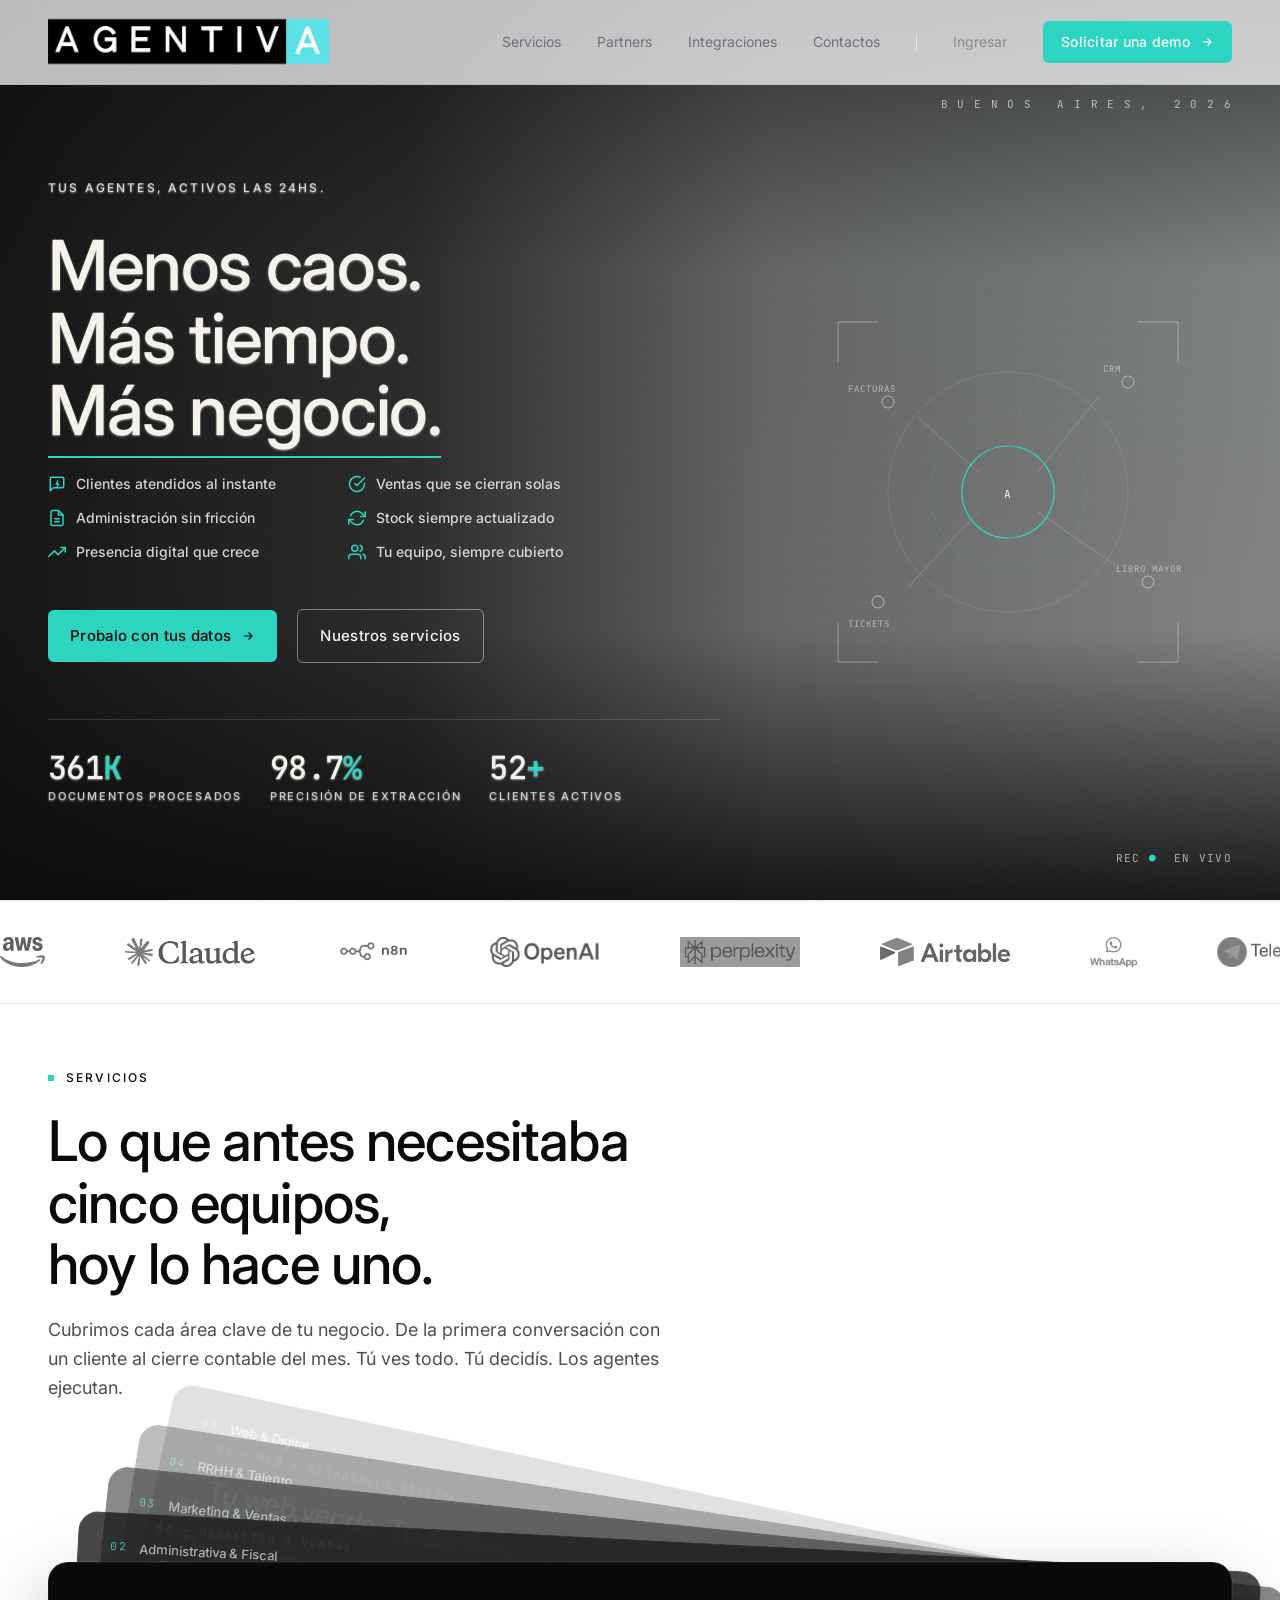
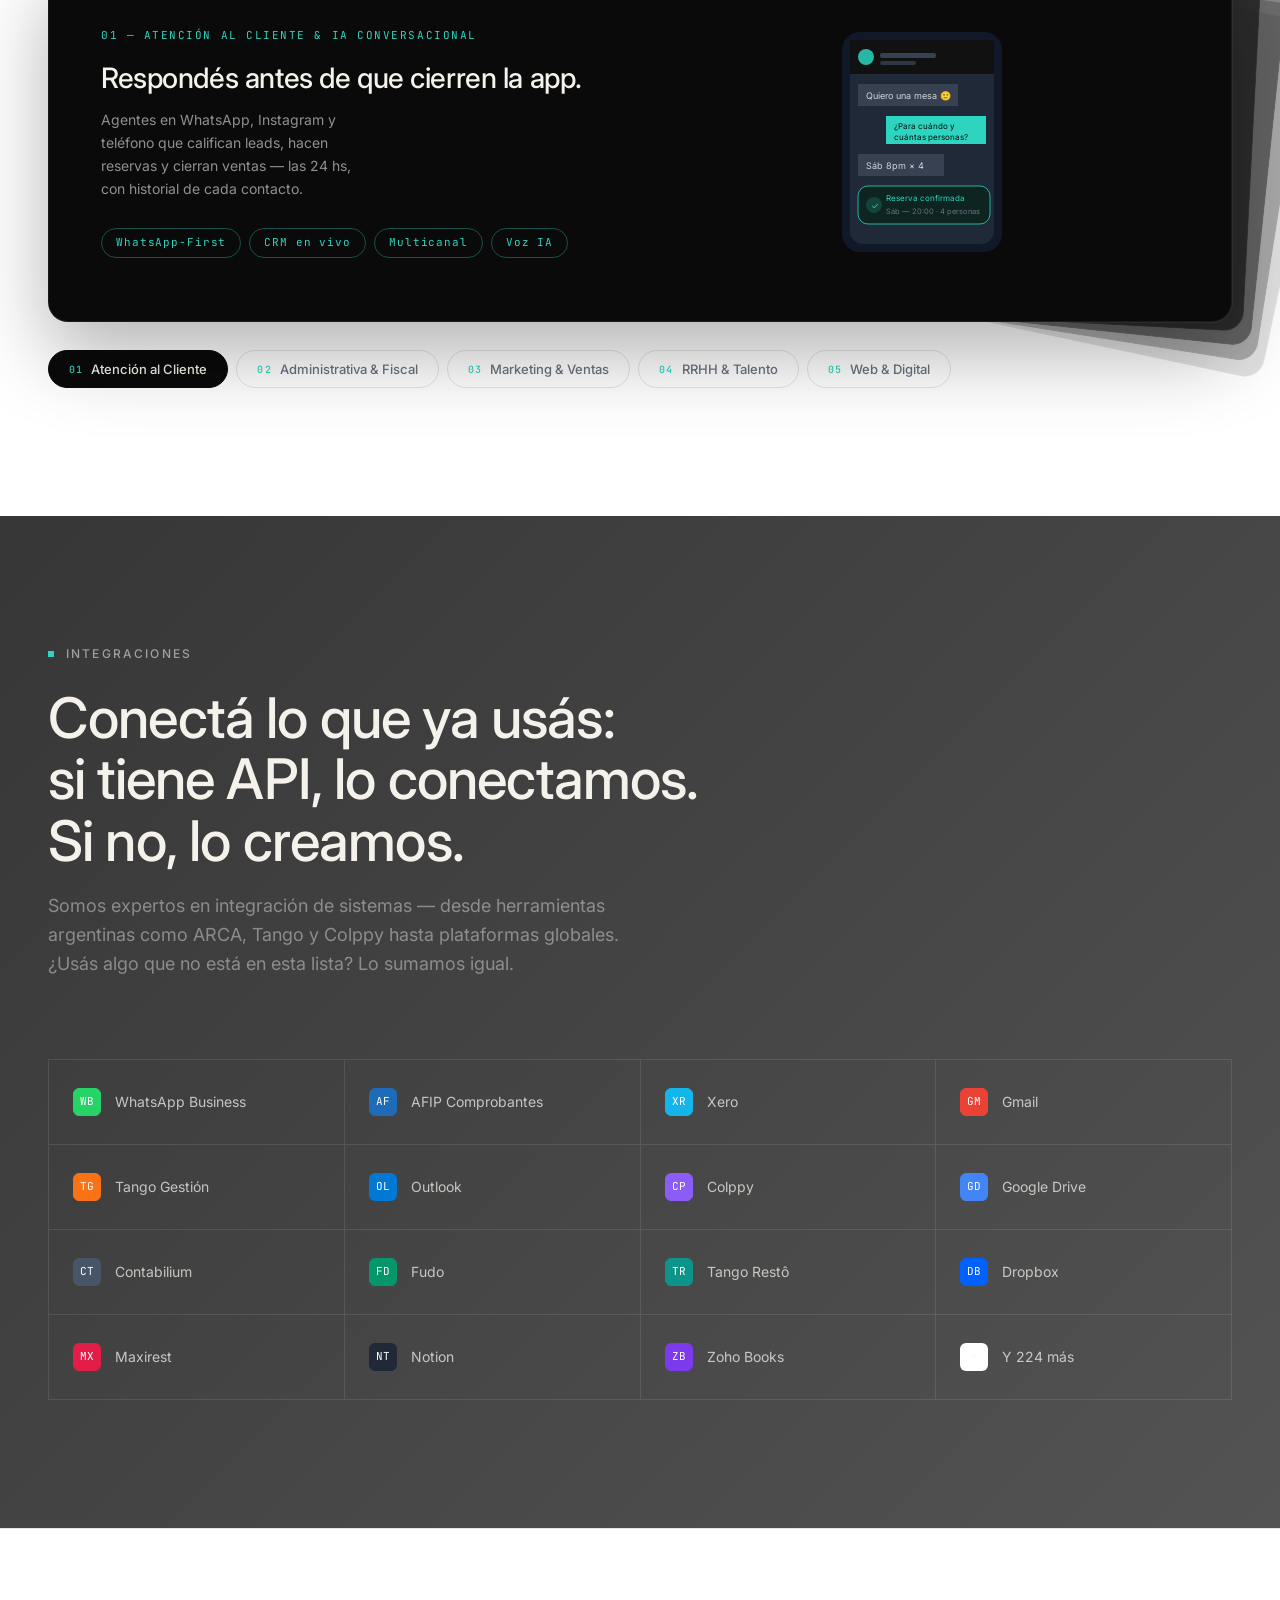
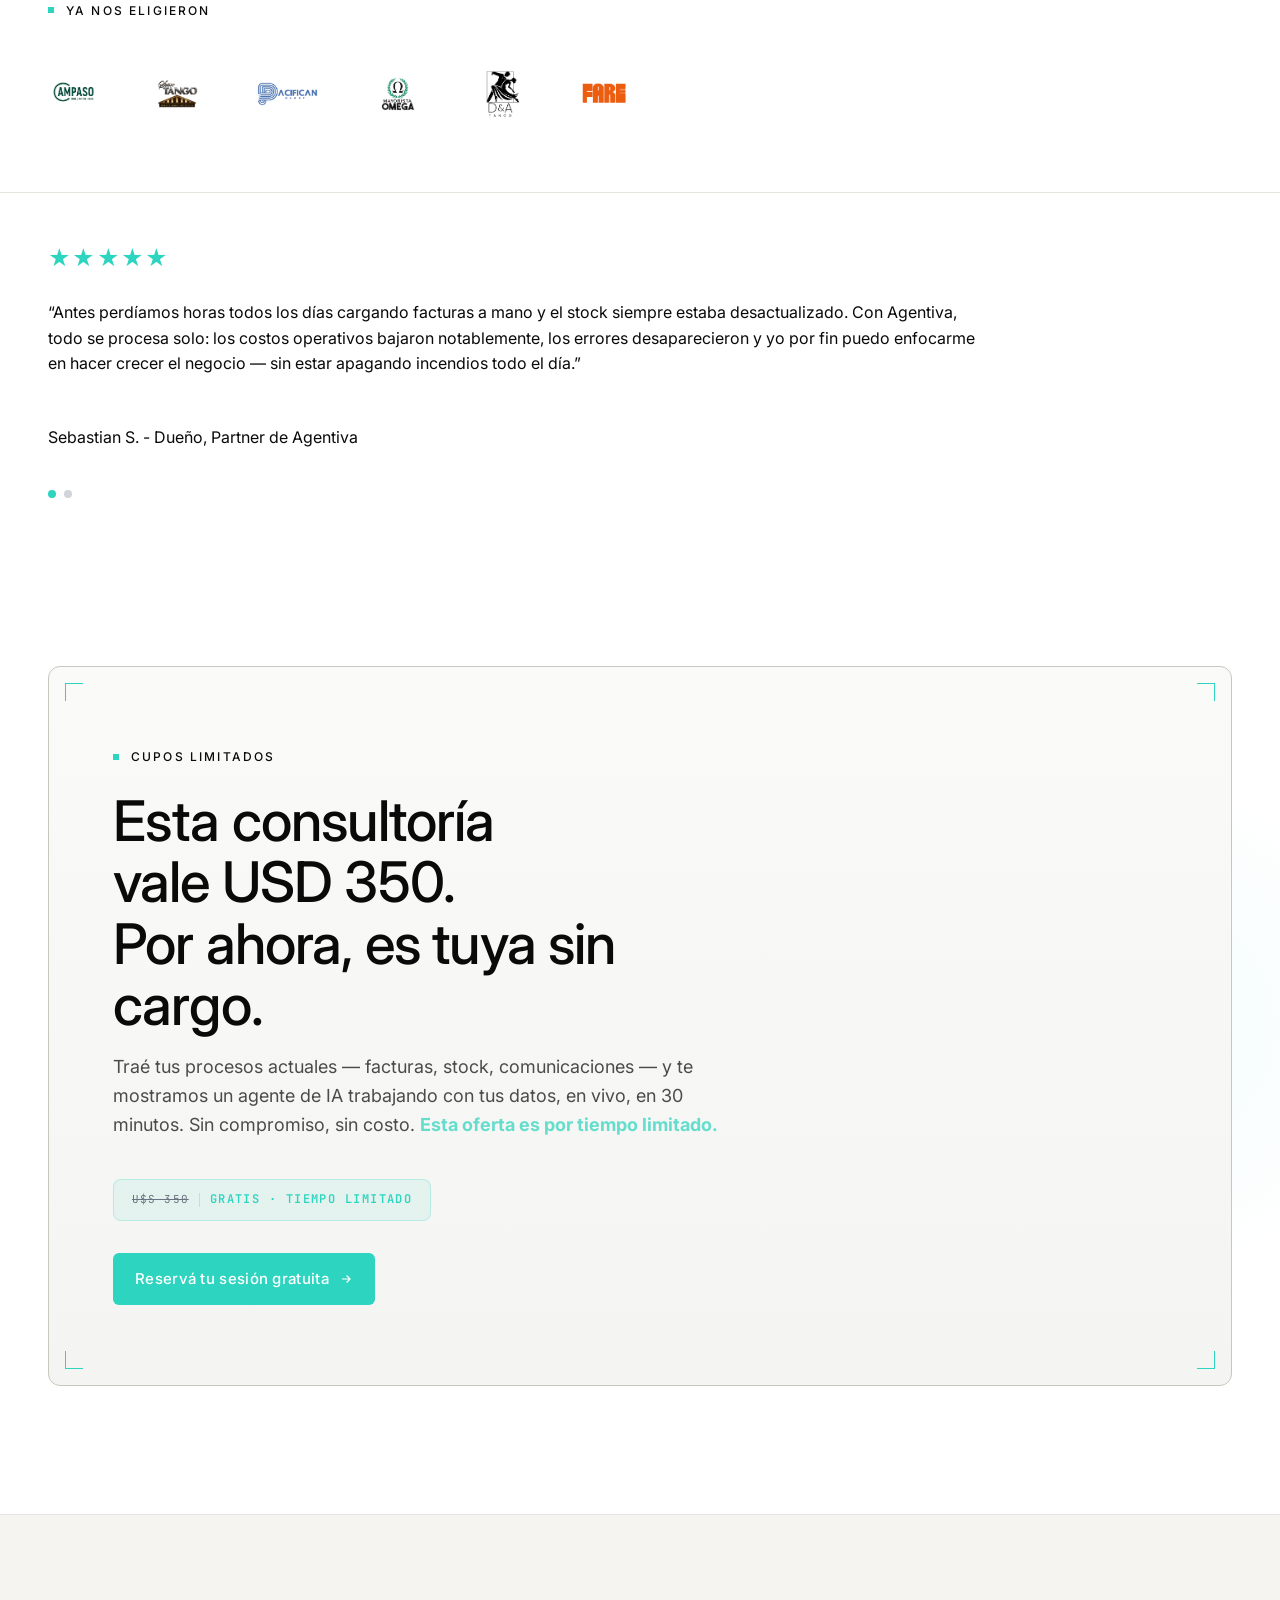
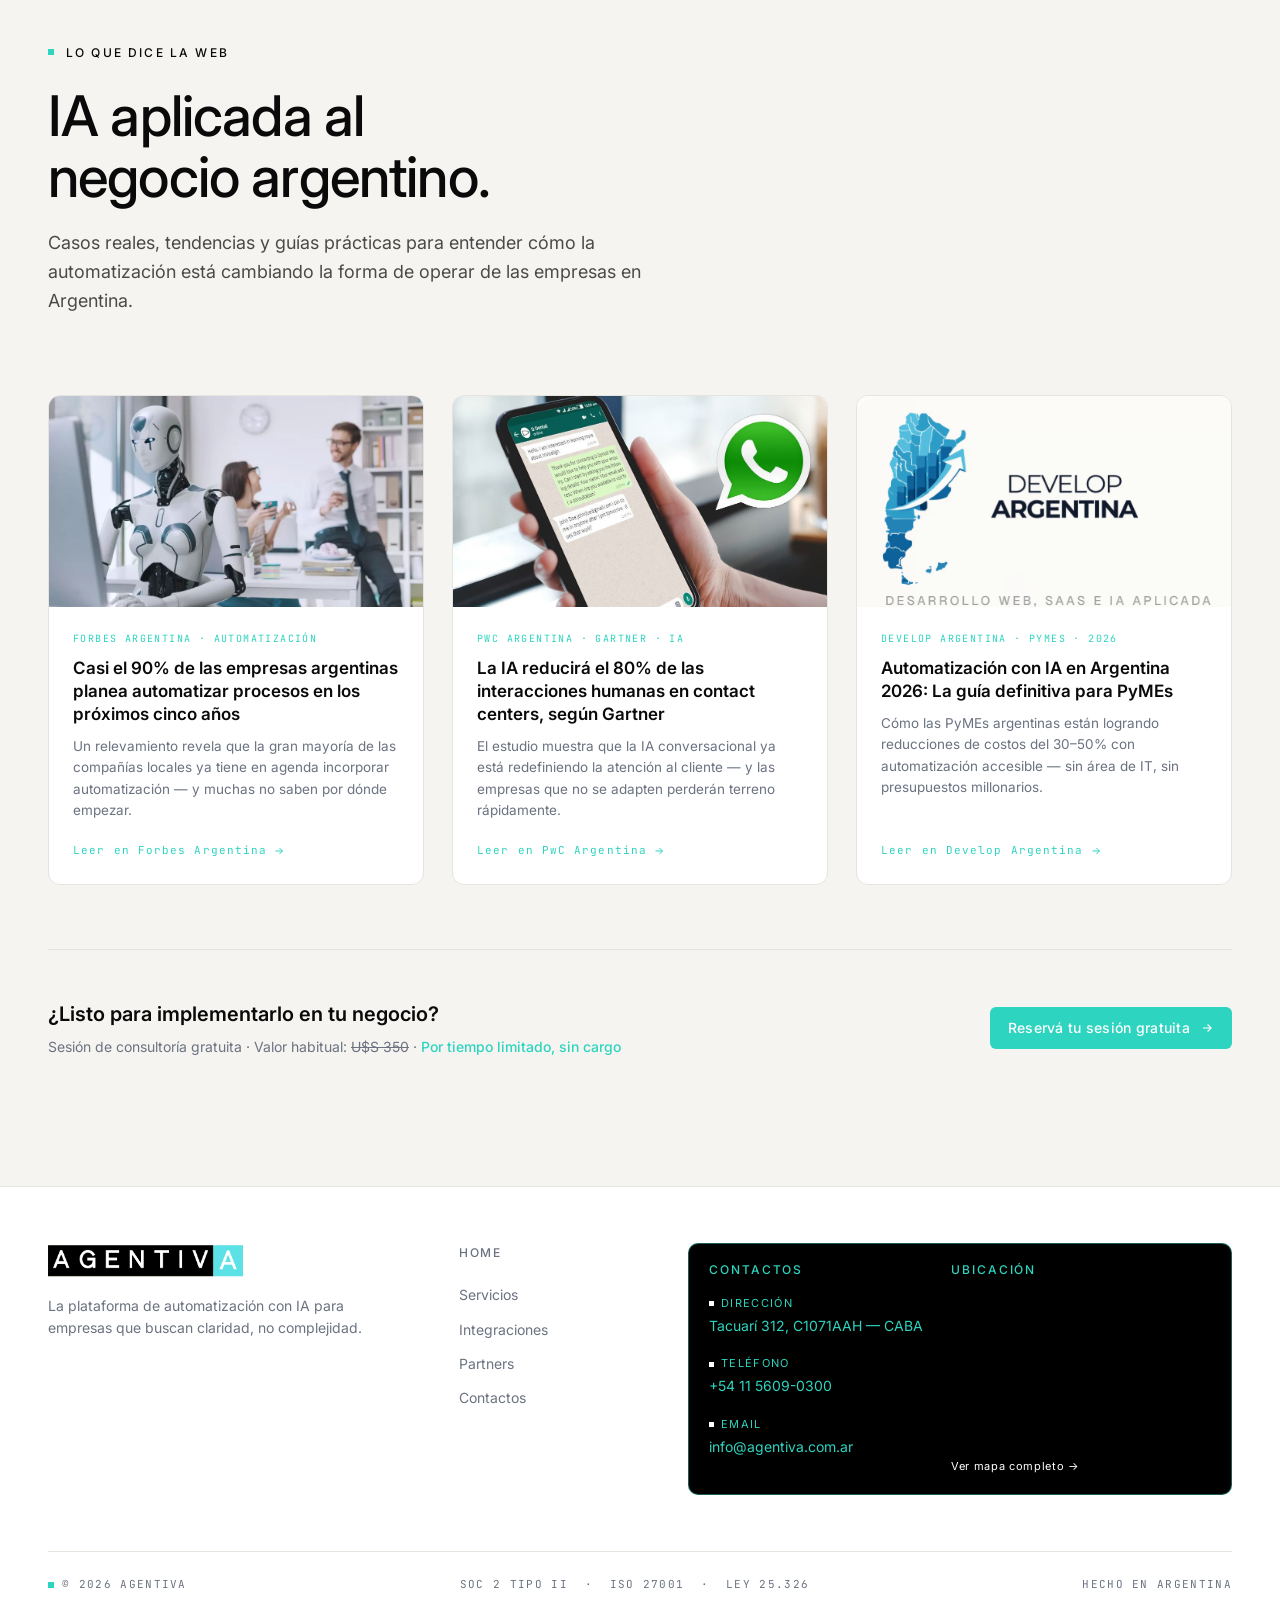
==== index.html @ 741d0afe "Remove supabase-js CDN — use direct fetch() REST calls throughout supabase-js UMD bundle hangs on ge" ====
<!DOCTYPE html><html lang="es-AR"><head>




<meta charset="utf-8">
<meta name="viewport" content="width=device-width, initial-scale=1">
<title>Agentiva — La plataforma de automatización con IA para tener claridad, no complejidad.</title>
<link rel="preconnect" href="https://fonts.googleapis.com">
<link rel="preconnect" href="https://fonts.gstatic.com" crossorigin="">
<link href="https://fonts.googleapis.com/css2?family=Inter:wght@400;500;600&family=JetBrains+Mono:wght@400;500&family=Space+Grotesk:wght@400;500;600&family=Fraunces:opsz,wght@9..144,400;9..144,500;9..144,600&family=IBM+Plex+Sans:wght@400;500;600&family=Geist:wght@400;500;600&family=DM+Sans:wght@400;500;600&family=Manrope:wght@400;500;600&display=swap" rel="stylesheet">
<link rel="icon" href="assets/images/logos/agentiva-logo.png">
<style>
  :root {
    --bg: #0A0A0A;
    --bone: #F5F2EC;
    --teal: #2DD4BF;
    --graphite: #1F1F1F;
    --slate: #6B7280;
    --mist: #E5E1D8;
    --hairline: #2A2A2A;
    --hairline-strong: #3A3A3A;
    --display-font: "Inter", system-ui, sans-serif;
    --body-font: "Inter", system-ui, sans-serif;
    --mono-font: "JetBrains Mono", ui-monospace, monospace;
    --radius: 6px;
    --base-fs: 16px;
    --hero-scale: 1;
  }
  body { font-family: var(--body-font); font-size: var(--base-fs); }
  h1, h2, h3 { font-family: var(--display-font); }
  .mono, .corner-mark, .hero-meta .num, .wf-card-head .title, .wf-card-head .live, .wf-step .sub, .wf-step .meta, .wf-card-foot, .step .num, .logos .label, .int .sq, .foot-bottom { font-family: var(--mono-font); }
  .cta, .int .sq, .wf-card { border-radius: var(--radius); }
  .hero h1 { font-size: clamp(calc(40px * var(--hero-scale)), calc(5.4vw * var(--hero-scale)), calc(76px * var(--hero-scale))); }
  body.theme-bright { --bg: #FFFFFF; --bone: #0A0A0A; --graphite: #F4F4F2; --hairline: #E6E4DF; --hairline-strong: #C9C6BE; --slate: #6B7280; }
  body.theme-bright .hero { --bg: #0A0A0A; --bone: #F5F2EC; --graphite: #1F1F1F; --hairline: #2A2A2A; --hairline-strong: #3A3A3A; --slate: #6B7280; }
  body.theme-bright .hero-grade { background: linear-gradient(90deg, rgba(255,255,255,0.55) 0%, rgba(255,255,255,0.30) 38%, rgba(255,255,255,0.05) 70%, rgba(255,255,255,0.00) 100%), linear-gradient(180deg, rgba(255,255,255,0.20) 0%, rgba(255,255,255,0.00) 30%, rgba(255,255,255,0.00) 70%, rgba(255,255,255,0.55) 100%); }
  body.theme-bright .hero .hero-grade { background: linear-gradient(90deg, color-mix(in oklab, #0A0A0A 95%, transparent) 0%, color-mix(in oklab, #0A0A0A 84%, transparent) 32%, color-mix(in oklab, #0A0A0A 55%, transparent) 60%, color-mix(in oklab, #0A0A0A 40%, transparent) 100%), linear-gradient(180deg, color-mix(in oklab, #0A0A0A 65%, transparent) 0%, color-mix(in oklab, #0A0A0A 18%, transparent) 30%, color-mix(in oklab, #0A0A0A 18%, transparent) 70%, color-mix(in oklab, #0A0A0A 90%, transparent) 100%), radial-gradient(1200px 800px at 90% 20%, rgba(45,212,191,0.08), transparent 60%); }
  body.theme-bright .nav { background: rgba(255,255,255,0.72); border-bottom-color: rgba(10,10,10,0.06); }
  body.theme-bright .hero-copy h1, body.theme-bright .hero-copy .hero-eyebrow, body.theme-bright .hero-copy .hero-sub, body.theme-bright .hero-copy .hero-meta { text-shadow: 0 1px 2px rgba(255,255,255,0.55); }
  body.theme-bright .hero-sub { color: #111; opacity: 1; }
  body.theme-bright .hero .hero-sub { color: rgba(245,242,236,0.80); opacity: 1; text-shadow: none; }
  body.theme-bright .hero .corner-mark { color: rgba(245,242,236,0.65); }
  body.theme-bright .hero .corner-mark .tick { color: var(--teal); }
  body.theme-bright .hero .hero-eyebrow { color: rgba(245,242,236,0.80); }
  body.theme-bright .hero h1 .accent { color: var(--bone); border-bottom: 2px solid var(--accent); }
  body.theme-bright .cta.ghost { color: var(--bone); border-color: rgba(10,10,10,0.18); }
  body.theme-bright .cta.ghost:hover { border-color: var(--bone); }
  body.theme-bright .hero .cta.ghost { color: #F5F2EC; border-color: rgba(245,242,236,0.45); }
  body.theme-bright .hero .cta.ghost:hover { border-color: #F5F2EC; }
  body.theme-bright .hero .cta:not(.ghost):hover { box-shadow: 0 0 0 2px #fff, 0 0 14px rgba(255,255,255,0.35); }
  body.theme-bright .cta-card { background: linear-gradient(180deg, #FAFAF8, #F4F4F2); }
  body.theme-bright .step p, body.theme-bright .wf-card-head .title, body.theme-bright .foot-grid li { color: var(--slate); }
  body.theme-bright .wf-card { background: #FAFAF8; }
  body.theme-bright .int:hover { background: rgba(45,212,191,0.06); color: var(--bone); }
  body.theme-bright .int .sq { background: #FFFFFF; }
  body.theme-midnight { --bg: #060814; --bone: #E8ECF5; --graphite: #0F1424; --hairline: #1A2138; --hairline-strong: #2A3352; }
  body.theme-paper { --bg: #EDE8DD; --bone: #1A1814; --graphite: #DCD5C6; --hairline: #C9C0AC; --hairline-strong: #A89F8A; --slate: #6B6557; }
  body.theme-paper .hero-grade { background: linear-gradient(90deg, rgba(237,232,221,0.92) 0%, rgba(237,232,221,0.78) 32%, rgba(237,232,221,0.45) 60%, rgba(237,232,221,0.30) 100%), linear-gradient(180deg, rgba(237,232,221,0.55) 0%, rgba(237,232,221,0.10) 30%, rgba(237,232,221,0.10) 70%, rgba(237,232,221,0.85) 100%); }
  body.theme-paper .nav { background: rgba(237,232,221,0.55); }
  body.layout-right .hero-inner { direction: rtl; }
  body.layout-right .hero-copy { direction: ltr; }
  body.layout-right .hero-schematic { direction: ltr; }
  body.layout-center .hero-inner { grid-template-columns: 1fr; text-align: center; }
  body.layout-center .hero-copy { max-width: 800px; margin: 0 auto; }
  body.layout-center .hero-sub { margin-left: auto; margin-right: auto; }
  body.layout-center .hero-actions { justify-content: center; }
  body.layout-center .hero-meta { margin-left: auto; margin-right: auto; justify-content: center; }
  body.layout-center .hero-schematic { display: none; }
  body.no-noise .hero-noise { display: none; }
  body.no-grade .hero-grade { display: none; }
  body.no-corners .corner-mark { display: none; }
  body.no-schematic .hero-schematic { display: none; }
  body.no-schematic .hero-inner { grid-template-columns: 1fr; }
  body.no-video .hero-video { display: none; }
  body.solid-bg .hero-grade { background: var(--bg); }
  body.glow-on .hero { background: radial-gradient(800px 500px at 20% 50%, color-mix(in oklab, var(--accent) 18%, transparent), transparent 60%); }
  .accent-tinted { color: var(--accent) !important; }

  * { box-sizing: border-box; margin: 0; padding: 0; }

  html, body {
    background: var(--bg);
    color: var(--bone);
    font-family: "Inter", system-ui, sans-serif;
    font-size: 16px;
    line-height: 1.6;
    -webkit-font-smoothing: antialiased;
    text-rendering: optimizeLegibility;
  }

  body { overflow-x: hidden; }

  a { color: inherit; text-decoration: none; }

  ::selection { background: var(--accent, var(--teal)); color: var(--bg); }
  :root { --accent: #2DD4BF; }
  .eyebrow .dot, .foot-bottom .dot, .hero-meta .num em, .wf-step.done .dot, .wf-step.active .dot, .quote q::before, .quote q::after, .step .num, .corner-mark .tick, .wf-card-head .live, .wf-list .k, .cap .icon { color: var(--accent); }
  .eyebrow .dot, .foot-bottom .dot, .wf-step.done .dot, .int.featured .sq, .cta:not(.ghost) { background: var(--accent); }
  .int.featured .sq { border-color: var(--accent); color: var(--bg); }
  .wf-step.active .dot { border-color: var(--accent); box-shadow: 0 0 0 4px color-mix(in oklab, var(--accent) 18%, transparent); }
  .hero h1 .accent { border-bottom-color: var(--accent); }
  .cta-card .corner { border-color: var(--accent); }
  .brand .last { background: var(--accent); }
  .cta:not(.ghost) { color: var(--bg); }

  /* ───── Type primitives ───── */

  .eyebrow {
    font-size: 12px;
    font-weight: 500;
    letter-spacing: 0.18em;
    text-transform: uppercase;
    color: var(--bone);
  }
  .eyebrow .dot {
    display: inline-block;
    width: 6px; height: 6px;
    background: var(--teal);
    margin-right: 12px;
    vertical-align: middle;
    transform: translateY(-1px);
  }

  h1, h2, h3 { font-weight: 500; color: var(--bone); }
  h1 { font-size: clamp(48px, 7vw, 88px); letter-spacing: -0.02em; line-height: 1.05; }
  h2 { font-size: clamp(32px, 4.4vw, 56px); letter-spacing: -0.015em; line-height: 1.1; }
  h3 { font-size: 22px; letter-spacing: 0; line-height: 1.3; }

  .lead {
    font-size: 18px;
    line-height: 1.6;
    color: var(--bone);
    opacity: 0.78;
    max-width: 56ch;
  }

  .mono { font-family: "JetBrains Mono", ui-monospace, monospace; }

  /* ───── Layout ───── */

  .wrap {
    max-width: 1280px;
    margin: 0 auto;
    padding: 0 48px;
  }
  @media (max-width: 720px) {
    .wrap { padding: 0 24px; }
  }

  section { position: relative; }

  .section-pad { padding: 128px 0; }
  @media (max-width: 720px) {
    .section-pad { padding: 96px 0; }
  }

  .rule { height: 1px; background: var(--hairline); border: 0; }

  /* ───── Nav ───── */

  .nav {
    position: fixed;
    inset: 0 0 auto 0;
    z-index: 50;
    backdrop-filter: blur(14px);
    -webkit-backdrop-filter: blur(14px);
    background: color-mix(in oklab, var(--bg) 78%, transparent);
    border-bottom: 1px solid var(--hairline);
  }
  body.theme-bright .nav-links a:not(.cta) { color: var(--slate); }
  body.theme-bright .nav-links a:hover { color: var(--bone); }
  .nav-inner {
    display: flex;
    align-items: center;
    justify-content: space-between;
    height: 84px;
    max-width: 1280px;
    margin: 0 auto;
    padding: 0 48px;
  }
  @media (max-width: 720px) { .nav-inner { padding: 0 24px; } }

  .brand {
    display: inline-flex;
    align-items: center;
    gap: 10px;
    gap: 0;
    font-weight: 500;
    font-size: 15px;
    letter-spacing: 0.4em;
    text-transform: uppercase;
    color: var(--bone);
    user-select: none;
  }
  .brand .last { color: var(--bg); background: var(--teal); padding: 2px 6px; margin-left: 0.4em; letter-spacing: 0; }
  .brand .logo-img { height: 52px; width: auto; display: block; }
  body.theme-bright .brand .logo-img { filter: none; }
  .foot-brand .brand .logo-img { height: 36px; }

  .nav-links {
    display: flex;
    align-items: center;
    gap: 36px;
    font-size: 14px;
    color: color-mix(in oklab, var(--bone) 72%, transparent);
  }
  .nav-links a:hover { color: var(--bone); }
  .nav-links .sep { width: 1px; height: 16px; background: var(--hairline); }
  @media (max-width: 720px) {
    .nav-links a:not(.cta) { display: none; }
    .nav-links .sep { display: none; }
  }
  .nav-mobile-book { display: none; }

  .cta {
    display: inline-flex;
    align-items: center;
    gap: 10px;
    padding: 10px 18px;
    background: var(--teal);
    color: var(--bg);
    border-radius: 6px;
    font-weight: 500;
    font-size: 14px;
    letter-spacing: 0.02em;
    transition: opacity 0.15s ease;
  }
  .cta:hover { opacity: 0.9; }
  .cta.ghost {
    background: transparent;
    color: var(--bone);
    border: 1px solid color-mix(in oklab, var(--bone) 22%, transparent);
  }
  .cta.ghost:hover { border-color: var(--bone); opacity: 1; }
  .cta .arrow { width: 14px; height: 14px; }

  /* ───── Hero ───── */

  .hero {
    position: relative;
    min-height: 100vh;
    padding-top: 84px;
    overflow: hidden;
    isolation: isolate;
  }
  .hero-video {
    position: absolute;
    inset: 0;
    width: 100%; height: 100%;
    object-fit: cover;
    z-index: -2;
  }
  /* Cinematic teal-shadow grade per brand: warm highlights, teal blacks */
  .hero-grade {
    position: absolute;
    inset: 0;
    z-index: -1;
    background:
      linear-gradient(90deg, color-mix(in oklab, var(--bg) 92%, transparent) 0%, color-mix(in oklab, var(--bg) 78%, transparent) 32%, color-mix(in oklab, var(--bg) 45%, transparent) 60%, color-mix(in oklab, var(--bg) 30%, transparent) 100%),
      linear-gradient(180deg, color-mix(in oklab, var(--bg) 55%, transparent) 0%, color-mix(in oklab, var(--bg) 10%, transparent) 30%, color-mix(in oklab, var(--bg) 10%, transparent) 70%, color-mix(in oklab, var(--bg) 85%, transparent) 100%),
      radial-gradient(1200px 800px at 90% 20%, rgba(45,212,191,0.08), transparent 60%);
  }
  .hero-noise {
    position: absolute; inset: 0; z-index: -1;
    opacity: 0.04;
    pointer-events: none;
    background-image: url("data:image/svg+xml;utf8,<svg xmlns='http://www.w3.org/2000/svg' width='160' height='160'><filter id='n'><feTurbulence type='fractalNoise' baseFrequency='0.9' numOctaves='2' stitchTiles='stitch'/><feColorMatrix values='0 0 0 0 1 0 0 0 0 1 0 0 0 0 1 0 0 0 0.5 0'/></filter><rect width='100%' height='100%' filter='url(%23n)'/></svg>");
  }

  .hero-inner {
    position: relative;
    min-height: calc(100vh - 84px);
    display: grid;
    grid-template-columns: minmax(0, 3fr) minmax(0, 2fr);
    align-items: center;
    gap: 64px;
  }
  @media (max-width: 960px) {
    .hero-inner { grid-template-columns: 1fr; }
  }

  .hero-copy { max-width: 860px; }

  .hero-eyebrow {
    margin-bottom: 32px;
    color: color-mix(in oklab, var(--bone) 85%, transparent);
  }

  .hero h1 {
    margin-bottom: 28px;
    text-wrap: wrap;
    color: var(--bone);
    width: min(920px, 68vw);
    max-width: none;
  }
  .hero h1 .accent {
    display: inline;
    color: var(--bone);
    border-bottom: 2px solid var(--teal);
    padding-bottom: 4px;
  }

  .hero-sub {
    font-size: 19px;
    line-height: 1.55;
    color: color-mix(in oklab, var(--bone) 78%, transparent);
    max-width: 52ch;
    margin-bottom: 48px;
  }

  .hero-features {
    list-style: none;
    display: grid;
    grid-template-columns: 1fr 1fr;
    gap: 16px 40px;
    margin-bottom: 48px;
    max-width: 56ch;
  }
  .hero-features li {
    display: flex;
    align-items: center;
    gap: 10px;
    font-size: 14px;
    font-weight: 500;
    color: color-mix(in oklab, var(--bone) 85%, transparent);
    line-height: 1.3;
  }
  .hero-features li svg { flex-shrink: 0; color: var(--teal); }

  .hero-actions {
    display: flex;
    align-items: center;
    gap: 20px;
    margin-bottom: 56px;
    flex-wrap: wrap;
  }
  .hero-actions .cta { padding: 14px 22px; font-size: 15px; }

  .hero-meta {
    display: flex;
    gap: 48px;
    flex-wrap: wrap;
    padding-top: 32px;
    border-top: 1px solid color-mix(in oklab, var(--bone) 14%, transparent);
    max-width: 560px;
  }
  .hero-meta .item {
    min-width: 140px;
    display: flex;
    flex-direction: column;
    gap: 10px;
  }
  .hero-meta .num {
    font-family: "JetBrains Mono", monospace;
    font-size: 44px;
    line-height: 1;
    font-weight: 500;
    color: var(--bone);
    letter-spacing: -0.02em;
  }
  .hero-meta .num em {
    font-style: normal;
    color: var(--teal);
    font-weight: 600;
  }
  .hero-meta .lbl {
    font-size: 11px;
    letter-spacing: 0.16em;
    text-transform: uppercase;
    color: color-mix(in oklab, var(--bone) 72%, transparent);
    font-weight: 500;
  }
  .hero-meta--inline { gap: 1.75rem; max-width: none; flex-wrap: nowrap; }
  .hero-meta--inline .item { flex-direction: column; gap: 4px; min-width: auto; }
  .hero-meta--inline .num { font-size: 32px; }

  /* Floating right-side schematic — minimal hairline tech mark */
  .hero-schematic {
    position: relative;
    align-self: stretch;
    display: flex;
    align-items: center;
    justify-content: center;
    min-height: 60vh;
  }
  @media (max-width: 960px) { .hero-schematic { display: none; } }

  .corner-mark {
    position: absolute;
    font-family: "JetBrains Mono", monospace;
    font-size: 11px;
    letter-spacing: 0.12em;
    text-transform: uppercase;
    color: color-mix(in oklab, var(--bone) 55%, transparent);
  }
  .corner-mark.tl { top: 96px; left: max(48px, calc(50% - 592px)); }
  .corner-mark.tr { top: 96px; right: max(48px, calc(50% - 592px)); text-align: right; }
  .corner-mark.bl { top: calc(100vh - 56px); left: max(48px, calc(50% - 592px)); }
  .corner-mark.br { bottom: 32px; right: max(48px, calc(50% - 592px)); text-align: right; }
  @media (max-width: 720px) {
    .corner-mark.tl, .corner-mark.bl { left: 24px; }
    .corner-mark.tr, .corner-mark.br { right: 24px; }
    .corner-mark.br { display: none; }
  }
  .corner-mark .tick { color: var(--teal); }

  /* ───── Logo carousel ───── */

  .logos {
    border-top: 1px solid var(--hairline);
    border-bottom: 1px solid var(--hairline);
    padding: 36px 0;
    overflow: hidden;
  }
  .logos-track {
    display: flex;
    align-items: center;
    width: max-content;
    animation: logos-scroll 40s linear infinite;
  }
  .logos-track:hover { animation-play-state: paused; }
  .logos-track img {
    height: 30px;
    width: auto;
    max-width: 130px;
    object-fit: contain;
    filter: grayscale(100%) brightness(0.4);
    opacity: 0.65;
    display: block;
    flex-shrink: 0;
    margin-right: 80px;
  }
  @keyframes logos-scroll {
    from { transform: translateX(0); }
    to   { transform: translateX(-50%); }
  }

  /* ───── Capability section ───── */

  .section-head { max-width: 720px; margin-bottom: 80px; }
  .section-head .eyebrow { margin-bottom: 24px; }
  .section-head h2 { margin-bottom: 20px; text-wrap: balance; }
  .section-head .lead { font-size: 18px; opacity: 0.72; }

  /* ───── Servicios card deck ───── */
  .srv-card-stack {
    position: relative;
    min-height: 440px;
  }
  .srv-crd {
    position: absolute;
    left: 0; right: 0;
    top: 80px;
    height: 360px;
    border-radius: 20px;
    overflow: hidden;
    cursor: pointer;
    border: 1px solid rgba(255,255,255,0.07);
    transition: transform 0.55s cubic-bezier(0.34, 1.1, 0.64, 1),
                opacity 0.4s ease,
                box-shadow 0.5s ease;
  }
  /* Peek: fanned to upper-right like a physical card deck */
  .srv-crd.peek-1 { z-index: 3; background: #1C1C1C; transform: rotate(3deg) translate(20px, -22px); opacity: 0.80; }
  .srv-crd.peek-2 { z-index: 2; background: #282828; transform: rotate(6deg) translate(36px, -40px); opacity: 0.55; }
  .srv-crd.peek-3 { z-index: 1; background: #333333; transform: rotate(9deg) translate(50px, -58px); opacity: 0.32; }
  .srv-crd.peek-4 { z-index: 0; background: #3C3C3C; transform: rotate(12deg) translate(64px, -76px); opacity: 0.16; }
  .srv-crd.peek-1:hover { transform: rotate(1.5deg) translate(10px, -10px); opacity: 1; box-shadow: 0 20px 56px rgba(0,0,0,0.24); }
  .srv-crd.peek-2:hover { transform: rotate(3deg)   translate(18px, -20px); opacity: 0.88; }
  .srv-crd.peek-3:hover { transform: rotate(4.5deg) translate(26px, -30px); opacity: 0.74; }
  .srv-crd.peek-4:hover { transform: rotate(6deg)   translate(34px, -40px); opacity: 0.55; }
  /* Active: front, face-on, black */
  .srv-crd.active {
    z-index: 4;
    background: #0A0A0A;
    transform: none;
    cursor: default;
    box-shadow: 0 32px 80px rgba(0,0,0,0.30), 0 0 0 1px rgba(255,255,255,0.06);
  }

  /* Card internal layout */
  .srv-crd-layout {
    display: grid;
    grid-template-columns: 1fr 1fr;
    height: 100%;
    align-items: center;
    padding: 48px 52px;
    gap: 48px;
  }
  @media (max-width: 720px) { .srv-crd-layout { grid-template-columns: 1fr; padding: 36px 28px; gap: 28px; } }

  .srv-crd-num {
    font-family: var(--mono-font);
    font-size: 11px;
    letter-spacing: 0.14em;
    color: var(--teal);
    margin-bottom: 18px;
  }
  .srv-crd-copy h3 {
    font-size: clamp(22px, 2.2vw, 32px);
    color: #F5F2EC;
    margin-bottom: 14px;
    line-height: 1.1;
    letter-spacing: -0.015em;
    font-weight: 500;
  }
  .srv-crd-copy p {
    font-size: 14px;
    line-height: 1.65;
    color: rgba(245,242,236,0.58);
    margin-bottom: 28px;
    max-width: 30ch;
  }
  .srv-tags { display: flex; flex-wrap: wrap; gap: 8px; }
  .srv-tags span {
    font-family: var(--mono-font);
    font-size: 11px;
    letter-spacing: 0.08em;
    padding: 5px 14px;
    border: 1px solid rgba(45,212,191,0.35);
    border-radius: 999px;
    color: var(--teal);
  }
  .srv-crd-visual {
    display: flex;
    align-items: center;
    justify-content: center;
    height: 100%;
  }
  .srv-crd-visual svg { width: 100%; max-width: 280px; height: auto; display: block; }

  /* Peek label — visible on the exposed top strip of non-active cards */
  .srv-peek-label {
    position: absolute;
    top: 0; left: 0; right: 0;
    height: 68px;
    display: flex;
    align-items: center;
    gap: 12px;
    padding: 0 32px;
    pointer-events: none;
  }
  .srv-crd.active .srv-peek-label { opacity: 0; }
  .plbl-num {
    font-family: var(--mono-font);
    font-size: 11px;
    letter-spacing: 0.14em;
    color: var(--teal);
    flex-shrink: 0;
  }
  .plbl-name {
    font-size: 13px;
    font-weight: 500;
    color: rgba(245,242,236,0.80);
    white-space: nowrap;
  }

  /* Nav pills below the deck */
  .srv-nav {
    display: flex;
    gap: 8px;
    margin-top: 28px;
    flex-wrap: wrap;
  }
  .srv-nav-btn {
    display: inline-flex;
    align-items: center;
    gap: 8px;
    padding: 10px 20px;
    border: 1px solid var(--hairline);
    border-radius: 999px;
    background: transparent;
    cursor: pointer;
    font-family: var(--body-font);
    font-size: 13px;
    font-weight: 500;
    color: var(--slate);
    transition: color 0.18s, border-color 0.18s, background 0.18s;
  }
  .srv-nav-btn:hover { color: var(--bone); border-color: color-mix(in oklab, var(--bone) 35%, transparent); }
  .srv-nav-btn.active { background: #0A0A0A; color: #F5F2EC; border-color: #0A0A0A; }
  .srv-nav-btn .srv-nav-num { font-family: var(--mono-font); font-size: 10px; letter-spacing: 0.12em; color: var(--teal); }

  /* ───── Workflow preview ───── */

  .workflow {
    background: var(--graphite);
    border-top: 1px solid var(--hairline);
    border-bottom: 1px solid var(--hairline);
  }
  .wf-grid {
    display: grid;
    grid-template-columns: 1.1fr 1.4fr;
    gap: 96px;
    align-items: center;
  }
  @media (max-width: 960px) { .wf-grid { grid-template-columns: 1fr; gap: 56px; } }

  .wf-copy h2 { margin-bottom: 24px; }
  .wf-copy .lead { margin-bottom: 32px; opacity: 0.78; }
  .wf-list { list-style: none; }
  .wf-list li {
    display: flex;
    gap: 16px;
    padding: 14px 0;
    border-top: 1px solid var(--hairline);
    font-size: 15px;
    color: color-mix(in oklab, var(--bone) 80%, transparent);
  }
  .wf-list li:last-child { border-bottom: 1px solid var(--hairline); }
  .wf-list .k {
    font-family: "JetBrains Mono", monospace;
    color: var(--teal);
    font-size: 12px;
    letter-spacing: 0.06em;
    min-width: 36px;
    padding-top: 3px;
  }

  /* The diagram */
  .wf-card {
    background: var(--bg);
    border: 1px solid var(--hairline);
    border-radius: 12px;
    padding: 28px;
    position: relative;
    overflow: hidden;
  }
  .wf-card::before {
    content: "";
    position: absolute; inset: 0;
    background:
      radial-gradient(600px 200px at 80% 0%, rgba(45,212,191,0.06), transparent 60%);
    pointer-events: none;
  }
  .wf-card-head {
    display: flex;
    align-items: center;
    justify-content: space-between;
    margin-bottom: 24px;
    padding-bottom: 18px;
    border-bottom: 1px solid var(--hairline);
  }
  .wf-card-head .title {
    font-family: "JetBrains Mono", monospace;
    color: color-mix(in oklab, var(--bone) 60%, transparent);
    font-size: 12px;
    letter-spacing: 0.14em;
    text-transform: uppercase;
  }
  .wf-card-head .live {
    display: inline-flex;
    align-items: center;
    gap: 8px;
    font-family: "JetBrains Mono", monospace;
    font-size: 11px;
    letter-spacing: 0.12em;
    text-transform: uppercase;
    color: var(--teal);
  }
  .wf-card-head .live .pulse {
    width: 6px; height: 6px; background: var(--teal); border-radius: 50%;
    animation: pulse 1.6s ease-in-out infinite;
  }
  @keyframes pulse {
    0%,100% { opacity: 1; transform: scale(1); }
    50% { opacity: 0.35; transform: scale(0.85); }
  }

  .wf-steps {
    display: grid;
    gap: 0;
  }
  .wf-step {
    display: grid;
    grid-template-columns: 24px 1fr auto;
    gap: 16px;
    padding: 14px 0;
    align-items: center;
    border-bottom: 1px dashed color-mix(in oklab, var(--bone) 12%, transparent);
    font-size: 14px;
  }
  .wf-step:last-child { border-bottom: 0; }
  .wf-step .dot {
    width: 10px; height: 10px; border-radius: 50%;
    border: 1px solid var(--slate);
    margin: 0 auto;
    position: relative;
  }
  .wf-step.done .dot { background: var(--teal); border-color: var(--teal); }
  .wf-step.active .dot {
    border-color: var(--teal);
    box-shadow: 0 0 0 4px rgba(45,212,191,0.18);
    animation: spin 1.4s linear infinite;
  }
  .wf-step.active .dot::after {
    content: ""; position: absolute; inset: 1px;
    border-radius: 50%;
    border: 1px solid transparent;
    border-top-color: var(--teal);
  }
  @keyframes spin { to { transform: rotate(360deg); } }
  .wf-step .label { color: var(--bone); }
  .wf-step .label .sub {
    display: block;
    font-family: "JetBrains Mono", monospace;
    font-size: 11px;
    color: var(--slate);
    margin-top: 2px;
    letter-spacing: 0.04em;
  }
  .wf-step .meta {
    font-family: "JetBrains Mono", monospace;
    font-size: 11px;
    color: var(--slate);
    letter-spacing: 0.06em;
    text-align: right;
  }
  .wf-step.done .meta { color: var(--teal); }

  .wf-card-foot {
    margin-top: 22px;
    padding-top: 18px;
    border-top: 1px solid var(--hairline);
    display: flex;
    justify-content: space-between;
    font-family: "JetBrains Mono", monospace;
    font-size: 11px;
    color: var(--slate);
    letter-spacing: 0.08em;
    text-transform: uppercase;
  }
  .wf-card-foot em { font-style: normal; color: var(--bone); }

  /* ───── How it works ───── */

  .steps-grid {
    display: grid;
    grid-template-columns: repeat(3, 1fr);
    gap: 48px;
  }
  @media (max-width: 960px) { .steps-grid { grid-template-columns: 1fr; gap: 32px; } }

  .step {
    border-top: 1px solid var(--hairline-strong);
    padding-top: 24px;
  }
  .step .num {
    font-family: "JetBrains Mono", monospace;
    font-size: 12px;
    letter-spacing: 0.14em;
    color: var(--teal);
    margin-bottom: 24px;
  }
  .step h3 { margin-bottom: 12px; }
  .step p { color: color-mix(in oklab, var(--bone) 65%, transparent); font-size: 15px; max-width: 36ch; }

  /* ───── Integrations ───── */

  .int-grid {
    display: grid;
    grid-template-columns: repeat(4, 1fr);
    border-top: 1px solid var(--hairline);
    border-left: 1px solid var(--hairline);
  }
  @media (max-width: 720px) { .int-grid { grid-template-columns: repeat(2, 1fr); } }

  .int {
    padding: 28px 24px;
    border-right: 1px solid var(--hairline);
    border-bottom: 1px solid var(--hairline);
    display: flex;
    align-items: center;
    gap: 14px;
    font-size: 14px;
    color: color-mix(in oklab, var(--bone) 70%, transparent);
    transition: color 0.15s, background 0.15s;
  }
  .int:hover { color: var(--bone); background: rgba(45,212,191,0.04); }
  .int .sq {
    width: 28px; height: 28px;
    background: var(--graphite);
    border: 1px solid var(--hairline-strong);
    border-radius: 6px;
    display: grid;
    place-items: center;
    font-family: "JetBrains Mono", monospace;
    font-size: 11px;
    color: var(--bone);
    flex-shrink: 0;
  }
  .int.featured .sq { background: var(--teal); color: var(--bg); border-color: var(--teal); }
  .int-logo-img { display: none; }

  /* ───── Quote ───── */

  .quote {
    border-top: 1px solid var(--hairline);
    border-bottom: 1px solid var(--hairline);
  }
  .quote-inner {
    max-width: 940px;
    margin: 0 auto;
    text-align: left;
  }
  .quote .eyebrow { margin-bottom: 32px; }
  .quote q {
    display: block;
    font-size: clamp(28px, 3.6vw, 44px);
    line-height: 1.25;
    letter-spacing: -0.012em;
    font-weight: 500;
    color: var(--bone);
    quotes: none;
    text-wrap: balance;
    margin-bottom: 48px;
  }
  .quote q::before { content: "\201C"; color: var(--teal); margin-right: 0.05em; }
  .quote q::after { content: "\201D"; color: var(--teal); }
  .quote .attr {
    display: flex;
    align-items: center;
    gap: 16px;
    padding-top: 24px;
    border-top: 1px solid var(--hairline);
    font-size: 14px;
  }
  .quote .attr .name { color: var(--bone); font-weight: 500; }
  .quote .attr .role { color: var(--slate); font-family: "JetBrains Mono", monospace; font-size: 12px; letter-spacing: 0.06em; }
  .tc-slide .attr { margin-top: 48px; }

  /* ───── CTA ───── */

  .cta-section {
    position: relative;
    overflow: hidden;
  }
  .cta-section::before {
    content: "";
    position: absolute; inset: 0;
    background:
      radial-gradient(900px 500px at 70% 50%, rgba(45,212,191,0.10), transparent 60%);
    pointer-events: none;
  }
  .cta-card {
    position: relative;
    border: 1px solid var(--hairline-strong);
    border-radius: 12px;
    padding: 80px 64px;
    background: linear-gradient(180deg, color-mix(in oklab, var(--graphite) 92%, transparent), color-mix(in oklab, var(--graphite) 78%, transparent));
    overflow: hidden;
  }
  @media (max-width: 720px) { .cta-card { padding: 56px 28px; } }
  .cta-card .corner {
    position: absolute;
    width: 18px; height: 18px;
    border: 1px solid var(--teal);
  }
  .cta-card .corner.tl { top: 16px; left: 16px; border-right: 0; border-bottom: 0; }
  .cta-card .corner.tr { top: 16px; right: 16px; border-left: 0; border-bottom: 0; }
  .cta-card .corner.bl { bottom: 16px; left: 16px; border-right: 0; border-top: 0; }
  .cta-card .corner.br { bottom: 16px; right: 16px; border-left: 0; border-top: 0; }

  .cta-card h2 { margin-bottom: 16px; max-width: 18ch; text-wrap: balance; }
  .cta-card .lead { margin-bottom: 40px; opacity: 0.72; }
  .cta-card .row { display: flex; gap: 16px; flex-wrap: wrap; }
  .cta-card .row .cta { padding: 14px 22px; font-size: 15px; }

  /* ───── Recursos / Articles ───── */
  .art-grid {
    display: grid;
    grid-template-columns: repeat(3, 1fr);
    gap: 28px;
    margin-top: 48px;
  }
  @media (max-width: 900px) { .art-grid { grid-template-columns: repeat(2, 1fr); } }
  @media (max-width: 600px) { .art-grid { grid-template-columns: 1fr; } }

  .art-card {
    border: 1px solid var(--hairline);
    border-radius: 12px;
    overflow: hidden;
    background: #fff;
    display: flex;
    flex-direction: column;
    transition: box-shadow 0.2s, transform 0.2s;
  }
  .art-card:hover { box-shadow: 0 8px 32px rgba(0,0,0,0.08); transform: translateY(-3px); }
  .art-card-img {
    width: 100%; aspect-ratio: 16/9;
    object-fit: cover;
    display: block;
    background: var(--graphite);
  }
  .art-card-body { padding: 24px; display: flex; flex-direction: column; flex: 1; }
  .art-card-tag {
    font-family: var(--mono-font);
    font-size: 10px;
    letter-spacing: 0.14em;
    color: var(--teal);
    margin-bottom: 10px;
  }
  .art-card-title {
    font-size: 17px;
    font-weight: 600;
    color: var(--bone);
    line-height: 1.35;
    margin-bottom: 10px;
  }
  .art-card-excerpt {
    font-size: 13.5px;
    color: var(--slate);
    line-height: 1.6;
    flex: 1;
    margin-bottom: 20px;
  }
  .art-card-link {
    font-family: var(--mono-font);
    font-size: 11px;
    letter-spacing: 0.1em;
    color: var(--teal);
    text-decoration: none;
    display: inline-flex;
    align-items: center;
    gap: 6px;
  }
  .art-card-link:hover { opacity: 0.75; }

  /* ───── Footer ───── */

  footer {
    border-top: 1px solid var(--hairline);
    padding: 56px 0 40px;
  }
  .foot-grid {
    display: grid;
    grid-template-columns: 2fr 1fr 3fr;
    gap: 48px;
    margin-bottom: 56px;
  }
  @media (max-width: 720px) { .foot-grid { grid-template-columns: 1fr 1fr; } }
  .foot-grid h4 {
    font-size: 12px;
    letter-spacing: 0.16em;
    text-transform: uppercase;
    color: var(--slate);
    margin-bottom: 16px;
    font-weight: 500;
  }
  .foot-grid ul { list-style: none; }
  .foot-grid li { padding: 6px 0; font-size: 14px; color: color-mix(in oklab, var(--bone) 70%, transparent); }
  .foot-grid li a:hover { color: var(--teal); }

  .foot-brand .brand { margin-bottom: 16px; }
  .foot-brand p { font-size: 14px; color: var(--slate); max-width: 36ch; }

  .foot-bottom {
    display: flex;
    justify-content: space-between;
    align-items: center;
    padding-top: 24px;
    border-top: 1px solid var(--hairline);
    font-family: "JetBrains Mono", monospace;
    font-size: 11px;
    letter-spacing: 0.12em;
    text-transform: uppercase;
    color: var(--slate);
    flex-wrap: wrap;
    gap: 16px;
  }
  .foot-bottom .dot { display: inline-block; width: 6px; height: 6px; background: var(--teal); margin-right: 8px; vertical-align: middle; }

  .foot-contact-group {
    display: flex;
    gap: 28px;
    align-self: start;
    border: 1.5px solid color-mix(in oklab, var(--teal) 45%, transparent);
    border-radius: 10px;
    padding: 16px 20px;
    background: #000;
  }
  .foot-contact-group h4 { color: var(--teal); }
  .foot-contact { align-self: start; flex-shrink: 0; }
  .foot-map { align-self: start; flex: 1; min-width: 0; }
  .contact-items { display: flex; flex-direction: column; gap: 1.25rem; }
  .contact-item { display: flex; flex-direction: column; gap: .2rem; }
  .contact-label {
    display: flex;
    align-items: center;
    gap: .45rem;
    font-size: 11px;
    letter-spacing: .12em;
    text-transform: uppercase;
    color: var(--teal);
  }
  .contact-dot {
    display: inline-block;
    width: 5px;
    height: 5px;
    background: #fff;
    flex-shrink: 0;
  }
  .contact-value { font-size: 14px; color: var(--teal); line-height: 1.4; }
  a.contact-link { text-decoration: none; transition: color .2s; }
  a.contact-link:hover { color: var(--teal); }

  .foot-map-iframe {
    display: block;
    width: 100%;
    height: 155px;
    border: none;
    border-radius: 4px;
    opacity: .88;
    filter: grayscale(15%);
  }
  .foot-map-link {
    display: inline-block;
    margin-top: 8px;
    font-size: 11px;
    letter-spacing: .06em;
    color: #fff;
    text-decoration: none;
    transition: opacity .2s;
  }
  .foot-map-link:hover { opacity: .7; }

  /* ───── Auth Modal ───── */
  .auth-modal {
    position: fixed;
    inset: 0;
    z-index: 9000;
    display: flex;
    align-items: center;
    justify-content: center;
    opacity: 0;
    pointer-events: none;
    transition: opacity .22s;
  }
  .auth-modal.open { opacity: 1; pointer-events: all; }
  .auth-backdrop {
    position: absolute;
    inset: 0;
    background: rgba(0,0,0,.6);
    backdrop-filter: blur(6px);
    -webkit-backdrop-filter: blur(6px);
  }
  .auth-card {
    position: relative;
    background: var(--bg);
    border: 1px solid var(--hairline);
    border-radius: 16px;
    padding: 40px 40px 32px;
    width: 100%;
    max-width: 420px;
    margin: 16px;
    transform: translateY(14px);
    transition: transform .25s cubic-bezier(.2,.7,.2,1);
  }
  .auth-modal.open .auth-card { transform: none; }
  .auth-close {
    position: absolute;
    top: 14px; right: 16px;
    background: none;
    border: none;
    font-size: 22px;
    color: var(--slate);
    cursor: pointer;
    line-height: 1;
    padding: 4px 9px;
    border-radius: 6px;
    transition: color .15s, background .15s;
  }
  .auth-close:hover { color: var(--bone); background: color-mix(in oklab, var(--bone) 8%, transparent); }
  .auth-panel { display: none; }
  .auth-panel.active { display: block; }
  .auth-dot {
    display: inline-block;
    width: 6px; height: 6px;
    background: var(--teal);
    flex-shrink: 0;
  }
  .auth-eyebrow {
    display: flex;
    align-items: center;
    gap: 8px;
    font-size: 11px;
    letter-spacing: .14em;
    text-transform: uppercase;
    color: var(--teal);
    margin-bottom: 12px;
    font-family: var(--mono-font);
  }
  .auth-title {
    font-size: 26px;
    font-weight: 700;
    color: var(--bone);
    margin-bottom: 6px;
    letter-spacing: -.02em;
    line-height: 1.15;
  }
  .auth-sub { font-size: 14px; color: var(--slate); margin-bottom: 28px; }
  .auth-form { display: flex; flex-direction: column; gap: 14px; }
  .auth-field { display: flex; flex-direction: column; gap: 6px; }
  .auth-field label {
    font-size: 11px;
    letter-spacing: .1em;
    text-transform: uppercase;
    color: var(--slate);
  }
  .auth-field input {
    background: color-mix(in oklab, var(--bone) 5%, var(--bg));
    border: 1px solid var(--hairline);
    border-radius: 8px;
    padding: 11px 14px;
    font-size: 14px;
    color: var(--bone);
    outline: none;
    width: 100%;
    box-sizing: border-box;
    font-family: inherit;
    transition: border-color .18s, box-shadow .18s;
  }
  .auth-field input::placeholder { color: var(--slate); opacity: .55; }
  .auth-field input:focus {
    border-color: var(--teal);
    box-shadow: 0 0 0 3px color-mix(in oklab, var(--teal) 14%, transparent);
  }
  .auth-error { font-size: 13px; color: #f87171; min-height: 16px; margin: 0; }
  .auth-submit { width: 100%; justify-content: center; margin-top: 4px; }
  .auth-switch { margin-top: 20px; text-align: center; font-size: 13px; color: var(--slate); }
  .auth-link {
    background: none; border: none;
    color: var(--teal); cursor: pointer;
    font-size: inherit; font-family: inherit;
    padding: 0; text-decoration: underline;
  }
  .auth-link:hover { opacity: .75; }
  .nav-user {
    display: inline-flex; align-items: center; gap: 8px;
    font-size: 13px; color: var(--bone);
  }
  .nav-user-name {
    max-width: 110px; overflow: hidden;
    text-overflow: ellipsis; white-space: nowrap;
  }
  .nav-logout {
    background: none; border: none;
    font-size: 12px; color: var(--slate);
    cursor: pointer; font-family: inherit;
    letter-spacing: .04em; padding: 3px 7px;
    border-radius: 4px; transition: color .15s;
  }
  .nav-logout:hover { color: var(--bone); }

  /* ───── Reveal animation ───── */

  .reveal { opacity: 0; transform: translateY(16px); transition: opacity 0.7s ease, transform 0.7s cubic-bezier(.2,.7,.2,1); }
  .reveal.in { opacity: 1; transform: none; }

  /* ───── Clients / Industries ───── */
  .client-filters {
    display: flex;
    gap: 10px;
    flex-wrap: wrap;
    margin: 40px 0 36px;
  }
  .client-filter {
    background: transparent;
    border: 1px solid var(--hairline);
    border-radius: 100px;
    padding: 8px 20px;
    font-family: var(--mono-font);
    font-size: 11px;
    letter-spacing: 0.1em;
    text-transform: uppercase;
    color: color-mix(in oklab, var(--fg) 55%, transparent);
    cursor: pointer;
    transition: border-color 0.18s, color 0.18s, background 0.18s;
  }
  .client-filter:hover { border-color: var(--teal); color: var(--teal); }
  .client-filter.active { background: var(--teal); border-color: var(--teal); color: var(--bg); }

  .client-grid {
    display: grid;
    grid-template-columns: repeat(3, 1fr);
    gap: 18px;
  }
  @media (max-width: 960px) { .client-grid { grid-template-columns: 1fr 1fr; } }
  @media (max-width: 600px) { .client-grid { grid-template-columns: 1fr; } }

  .client-card {
    border: 1px solid var(--hairline);
    border-radius: var(--radius);
    padding: 28px 24px;
    display: flex;
    flex-direction: column;
    gap: 8px;
    transition: border-color 0.18s, transform 0.18s;
  }
  .client-card:hover { border-color: var(--teal); transform: translateY(-2px); }
  .client-card.hidden { display: none; }
  .client-card-tag {
    font-family: var(--mono-font);
    font-size: 10px;
    letter-spacing: 0.14em;
    text-transform: uppercase;
    color: var(--teal);
  }
  .client-card-name {
    font-family: var(--display-font);
    font-size: 22px;
    font-weight: 700;
    color: var(--fg);
    line-height: 1.2;
  }
  .client-card-desc {
    font-size: 14px;
    color: color-mix(in oklab, var(--fg) 58%, transparent);
    line-height: 1.55;
  }

  /* ───── Client logo marquee (double row) ───── */
  /* ───── Partner logo strip (static) ───── */
  .client-logos {
    background: #F5F4F1;
    border-top: 1px solid var(--hairline);
    border-bottom: 1px solid var(--hairline);
    padding: 36px 0;
  }
  .clt-static-grid {
    display: flex;
    justify-content: center;
    align-items: center;
    gap: 56px;
    flex-wrap: wrap;
    padding: 0 5vw;
  }
  .clt-logo { display: flex; align-items: center; justify-content: center; }
  .clt-logo img {
    height: 32px;
    width: auto;
    max-width: 130px;
    object-fit: contain;
    filter: grayscale(100%) brightness(0.4);
    opacity: 0.65;
    display: block;
  }

  /* ───── Partner auto-tiles ───── */
  .prt-auto-grid {
    display: grid;
    grid-template-columns: repeat(3, 1fr);
    gap: 20px;
  }
  @media (max-width: 860px) { .prt-auto-grid { grid-template-columns: repeat(2, 1fr); } }
  @media (max-width: 480px) { .prt-auto-grid { grid-template-columns: 1fr 1fr; gap: 12px; } }

  .prt-item { display: flex; flex-direction: column; gap: 14px; cursor: pointer; }
  .prt-item.active { cursor: default; }

  .prt-tile {
    background: #1A1A1A;
    border-radius: 16px;
    aspect-ratio: 1;
    display: flex;
    align-items: center;
    justify-content: center;
    position: relative;
    overflow: hidden;
    border: 1px solid rgba(255,255,255,0.06);
    transition: background 0.5s ease, transform 0.4s ease, box-shadow 0.4s ease;
  }
  .prt-item.active .prt-tile {
    background: #0A0A0A;
    transform: scale(1.03);
    box-shadow: 0 24px 64px rgba(0,0,0,0.35);
    border-color: rgba(45,212,191,0.18);
  }
  .prt-tile-logo { display: flex; align-items: center; justify-content: center; padding: 24px; width: 100%; height: 100%; }
  .prt-tile-logo img {
    max-height: 80px;
    max-width: 160px;
    width: auto;
    height: auto;
    object-fit: contain;
    opacity: 0.5;
    transition: opacity 0.4s ease;
  }
  .prt-item.active .prt-tile-logo img { opacity: 1; }

  .prt-tile-bar {
    position: absolute;
    bottom: 0; left: 0;
    height: 2px;
    background: var(--teal);
    width: 0%;
  }
  @keyframes prt-bar-fill { from { width: 0%; } to { width: 100%; } }
  .prt-item.active .prt-tile-bar { animation: prt-bar-fill 10s linear forwards; }

  .prt-item-info { display: flex; flex-direction: column; gap: 4px; }
  .prt-tile-tag {
    font-family: var(--mono-font);
    font-size: 9px;
    letter-spacing: 0.13em;
    text-transform: uppercase;
    color: var(--teal);
  }
  .prt-tile-name {
    font-family: var(--display-font);
    font-size: 17px;
    font-weight: 700;
    color: var(--fg);
    line-height: 1.2;
  }
  .prt-tile-desc {
    font-size: 13px;
    line-height: 1.55;
    color: color-mix(in oklab, var(--fg) 55%, transparent);
    margin-top: 2px;
  }

  /* ───── Integrations dark video variant ───── */
  .int-section-dark { position:relative; overflow:hidden; }
  .int-section-dark .int-video-bg {
    position:absolute; inset:0; width:100%; height:100%;
    object-fit:cover; z-index:0; pointer-events:none;
  }
  .int-section-dark .int-video-overlay {
    position:absolute; inset:0; z-index:1;
    background:linear-gradient(135deg,rgba(10,10,10,0.82) 0%,rgba(10,10,10,0.70) 100%);
  }
  .int-section-dark .int-content { position:relative; z-index:2; }
  .int-section-dark .eyebrow { color:rgba(245,242,236,0.55); }
  .int-section-dark .eyebrow .dot { background:var(--teal); }
  .int-section-dark h2 { color:#F5F2EC; }
  .int-section-dark .lead { color:rgba(245,242,236,0.60); }
  .int-section-dark .int-grid {
    border-color:rgba(255,255,255,0.10);
  }
  .int-section-dark .int {
    border-color:rgba(255,255,255,0.10);
    color:rgba(245,242,236,0.75);
    background:transparent;
  }
  .int-section-dark .int:hover { background:rgba(45,212,191,0.08); color:#F5F2EC; }
  .int-section-dark .int .sq { background:rgba(255,255,255,0.08); border-color:rgba(255,255,255,0.12); color:rgba(245,242,236,0.6); }

  /* ═══════════════════════════════════════
     MOBILE OPTIMISATION
     ═══════════════════════════════════════ */

  /* Hamburger button – hidden on desktop */
  .nav-toggle {
    display: none;
    flex-direction: column;
    justify-content: center;
    gap: 5px;
    width: 40px;
    height: 40px;
    padding: 9px;
    background: none;
    border: none;
    cursor: pointer;
    flex-shrink: 0;
    z-index: 51;
    position: relative;
  }
  .nav-toggle span {
    display: block;
    width: 22px;
    height: 2px;
    background: var(--bone);
    border-radius: 2px;
    transition: transform 0.28s ease, opacity 0.2s ease;
    pointer-events: none;
  }
  body.theme-bright .nav-toggle span { background: var(--graphite); }

  @media (max-width: 720px) {

    /* Nav height reduction */
    .nav-inner { height: 64px; }
    .nav-toggle { display: flex; }
    .nav-toggle span { background: #0a0a0a !important; }
    nav.nav-open .nav-toggle span { background: #f5f2ec !important; }

    /* Nav-links: dropdown panel */
    .nav-links {
      display: flex !important;
      position: fixed;
      top: 64px; left: 0; right: 0; bottom: auto;
      background: #ffffff;
      flex-direction: column;
      align-items: stretch;
      justify-content: flex-start;
      padding: 0 0 16px;
      gap: 0;
      z-index: 9000;
      overflow-y: visible;
      box-shadow: 0 8px 32px rgba(0,0,0,0.15);
      opacity: 0;
      visibility: hidden;
      pointer-events: none;
      transition: opacity 0.25s ease, visibility 0.25s ease;
    }
    body.theme-bright .nav-links { background: #ffffff; }

    /* Nav bar always above the dropdown */
    nav.nav { position: relative; z-index: 9001; }
    nav.nav-open { background: #0a0a0a !important; }

    /* All links — left-aligned, readable size */
    .nav-links a:not(.cta):not(.nav-mobile-book) {
      display: block !important;
      font-size: 18px;
      font-family: var(--body-font);
      font-weight: 500;
      letter-spacing: 0;
      padding: 12px 24px;
      text-align: left;
      color: #0a0a0a;
      transition: color 0.15s, background 0.15s;
    }
    .nav-links a:not(.cta):not(.nav-mobile-book):hover,
    .nav-links a:not(.cta):not(.nav-mobile-book):active { color: var(--teal); background: #fafafa; }
    body.theme-bright .nav-links a:not(.cta):not(.nav-mobile-book) { color: #0a0a0a; }
    .nav-links #nav-signin { display: block !important; text-align: left; }
    .nav-links .sep { display: none !important; }
    .nav-links .cta { display: none !important; }
    .nav-mobile-book {
      display: block !important;
      margin: 12px 24px 0;
      padding: 14px 24px;
      background: var(--teal);
      color: #0a0a0a !important;
      font-size: 16px !important;
      font-weight: 600;
      text-align: center !important;
      border-radius: 6px;
      border-bottom: none !important;
    }
    .nav-mobile-book:hover,
    .nav-mobile-book:active { opacity: 0.85; }

    /* Open state */
    nav.nav-open .nav-links {
      opacity: 1;
      visibility: visible;
      pointer-events: auto;
    }
    /* Hamburger → X */
    nav.nav-open .nav-toggle span:nth-child(1) { transform: translateY(7px) rotate(45deg); }
    nav.nav-open .nav-toggle span:nth-child(2) { opacity: 0; }
    nav.nav-open .nav-toggle span:nth-child(3) { transform: translateY(-7px) rotate(-45deg); }

    /* Typography */
    h1 { font-size: clamp(34px, 9.5vw, 88px); }
    h2 { font-size: clamp(26px, 7vw, 56px); }
    .hero-sub { font-size: 16px; }
    .hero-features { grid-template-columns: 1fr; gap: 12px; }
    .section-head .lead { font-size: 16px; }
    .section-pad { padding: 72px 0; }

    /* Hero */
    .hero-meta .num,
    .hero-meta--inline .num { font-size: 24px; }
    .hero-actions { flex-direction: column; align-items: stretch; gap: 12px; }
    .hero-actions .cta { justify-content: center; min-height: 48px; }
    .corner-mark { display: none !important; }
    .corner-mark.tr { display: block !important; top: 14px; right: 24px; font-size: 9px; }

    /* Services card deck — restore fan/stack on mobile with visuals */
    /* height:360px + overflow:hidden clips the illustration on single-column layout */
    .srv-card-stack { min-height: 580px; }
    .srv-crd { display: block; height: auto; }
    .srv-crd.peek-1 { transform: rotate(3deg) translate(12px, -18px); }
    .srv-crd.peek-2 { transform: rotate(6deg) translate(20px, -32px); }
    .srv-crd.peek-3 { transform: rotate(9deg) translate(28px, -46px); }
    .srv-crd.peek-4 { transform: rotate(12deg) translate(36px, -60px); }
    .srv-crd-layout { height: auto; }
    .srv-crd-visual { height: auto; }
    .srv-crd-visual svg { max-width: 180px; }
    /* Service nav pills — symmetric 2×2 grid */
    .srv-nav { display: grid; grid-template-columns: 1fr 1fr; }
    .srv-nav-btn { justify-content: center; white-space: normal; text-align: center; }

    /* Integrations — 2-column logo grid */
    .int-grid { grid-template-columns: 1fr 1fr; }
    .int { flex-direction: column; align-items: center; text-align: center; padding: 20px 12px; gap: 10px; }
    .int-logo-img { display: block; width: 48px; height: 48px; object-fit: contain; border-radius: 10px; }
    .int .sq { display: none; width: 48px; height: 48px; border-radius: 10px; font-size: 14px; }
    .int.logo-failed .int-logo-img { display: none; }
    .int.logo-failed .sq { display: grid; }
    .int-mobile-hide { display: none !important; }
    .int-name { font-size: 12px; line-height: 1.3; }
    .int-y-mas { grid-column: 1 / -1; flex-direction: row; justify-content: center; padding: 16px 24px; gap: 10px; color: rgba(45,212,191,0.85); }
    .int-y-mas .sq { display: grid; width: 28px; height: 28px; border-radius: 6px; font-size: 11px; background: rgba(45,212,191,0.15); border-color: rgba(45,212,191,0.35); color: var(--teal); }
    .int-y-mas .int-name { font-size: 13px; }

    /* Hero — video above text on mobile */
    .hero { padding-top: 0; min-height: unset; background: #0a0a0a; }
    .hero h1 { width: auto; max-width: 100%; font-size: clamp(22px, 8vw, 34px); }
    .hero-video {
      display: block;
      position: relative;
      inset: auto;
      width: 100%;
      height: auto;
      aspect-ratio: 16/9;
      object-fit: cover;
      z-index: 0;
    }
    .hero-grade,
    .hero-noise { display: none; }
    .hero-inner {
      min-height: unset;
      padding-top: 36px;
      padding-bottom: 48px;
    }
    .hero-schematic { display: none; }

    /* Footer — single column */
    .foot-grid { grid-template-columns: 1fr !important; gap: 32px; }
    .foot-contact-group { flex-direction: column; }
    .foot-bottom { flex-direction: column; align-items: flex-start; gap: 8px; }
  }

  /* Extra-small phones (≤ 480px) */
  @media (max-width: 480px) {
    h1 { font-size: clamp(30px, 10vw, 88px); }
    h2 { font-size: clamp(22px, 8vw, 56px); }
    .wrap { padding: 0 16px; }
    .section-pad { padding: 56px 0; }
    .int-grid { grid-template-columns: 1fr 1fr !important; }
    .cta-card { padding: 40px 20px; }
    .srv-crd-layout { padding: 24px 20px !important; }
  }

  /* Voice agent section highlight */
  @keyframes agent-pulse {
    0%   { box-shadow: 0 0 0 0 rgba(45, 212, 191, 0.45); }
    60%  { box-shadow: 0 0 0 18px rgba(45, 212, 191, 0); }
    100% { box-shadow: 0 0 0 0 rgba(45, 212, 191, 0); }
  }
  .agent-highlight {
    outline: 2px solid var(--teal);
    outline-offset: 6px;
    border-radius: 8px;
    animation: agent-pulse 1.1s ease-out 2;
  }

</style>
<script src="https://cdn.jsdelivr.net/npm/@emailjs/browser@4/dist/email.min.js"></script>
</head>
<body class="theme-bright" data-screen-label="Agentiva — landing">

<!-- ───── Auth Modal ───── -->
<div id="auth-modal" class="auth-modal" role="dialog" aria-modal="true" aria-label="Acceso a cuenta">
  <div class="auth-backdrop"></div>
  <div class="auth-card">
    <button class="auth-close" onclick="closeAuthModal()" aria-label="Cerrar">&times;</button>

    <!-- Login -->
    <div id="auth-login" class="auth-panel active">
      <div class="auth-eyebrow"><span class="auth-dot"></span>Acceso</div>
      <h2 class="auth-title">Bienvenido</h2>
      <p class="auth-sub">Ingresá con tu cuenta de Agentiva.</p>
      <form id="login-form" class="auth-form" onsubmit="handleLogin(event)">
        <div class="auth-field">
          <label for="login-email">Email</label>
          <input type="email" id="login-email" placeholder="tu@email.com" required autocomplete="email">
        </div>
        <div class="auth-field">
          <label for="login-pass">Contraseña</label>
          <input type="password" id="login-pass" placeholder="••••••••" required autocomplete="current-password">
        </div>
        <p class="auth-error" id="login-error"></p>
        <button type="submit" class="cta auth-submit">Ingresar <svg class="arrow" viewBox="0 0 24 24" fill="none" stroke="currentColor" stroke-width="2"><path d="M5 12h14M13 6l6 6-6 6"></path></svg></button>
      </form>
      <p class="auth-switch">¿No tenés cuenta? <button class="auth-link" onclick="showRegister()">Registrate</button></p>
    </div>

    <!-- Register -->
    <div id="auth-register" class="auth-panel">
      <div class="auth-eyebrow"><span class="auth-dot"></span>Registro</div>
      <h2 class="auth-title">Crear cuenta</h2>
      <p class="auth-sub">Completá tus datos para comenzar.</p>
      <form id="register-form" class="auth-form" onsubmit="handleRegister(event)">
        <div class="auth-field">
          <label for="reg-nombre">Nombre</label>
          <input type="text" id="reg-nombre" placeholder="Tu nombre completo" required autocomplete="name">
        </div>
        <div class="auth-field">
          <label for="reg-email">Mail</label>
          <input type="email" id="reg-email" placeholder="tu@email.com" required autocomplete="email">
        </div>
        <div class="auth-field">
          <label for="reg-numero">Número</label>
          <input type="tel" id="reg-numero" placeholder="+54 11 0000-0000" autocomplete="tel">
        </div>
        <div class="auth-field">
          <label for="reg-pass">Creá una contraseña</label>
          <input type="password" id="reg-pass" placeholder="Mínimo 6 caracteres" required minlength="6" autocomplete="new-password">
        </div>
        <p class="auth-error" id="register-error"></p>
        <button type="submit" class="cta auth-submit">Registrarse <svg class="arrow" viewBox="0 0 24 24" fill="none" stroke="currentColor" stroke-width="2"><path d="M5 12h14M13 6l6 6-6 6"></path></svg></button>
      </form>
      <p class="auth-switch">¿Ya tenés cuenta? <button class="auth-link" onclick="showLogin()">Ingresar</button></p>
    </div>
  </div>
</div>

<!-- ───── Nav ───── -->
<nav class="nav" aria-label="Primary">
  <div class="nav-inner">
    <a href="#" class="brand" aria-label="Agentiva">
      <img src="assets/images/logos/Agentiva Logo esteso.png" alt="" class="logo-img">
    </a>
    <button class="nav-toggle" aria-label="Menú" aria-expanded="false">
      <span></span><span></span><span></span>
    </button>
    <div class="nav-links">
      <a href="#capabilities">Servicios</a>
      <a href="#clients">Partners</a>
      <a href="#integrations">Integraciones</a>
      <a href="#contactos">Contactos</a>
      <span class="sep" aria-hidden="true"></span>
      <span id="nav-signin"><a href="#" class="ghost-link" style="opacity:.7" onclick="openAuthModal();return false;">Ingresar</a></span>
      <a href="#book" class="cta">
        Solicitar una demo
        <svg class="arrow" viewBox="0 0 24 24" fill="none" stroke="currentColor" stroke-width="2"><path d="M5 12h14M13 6l6 6-6 6"></path></svg>
      </a>
      <a href="#book" class="nav-mobile-book">Reservá tu sesión gratuita</a>
    </div>
  </div>
</nav>

<!-- ───── Hero ───── -->
<section class="hero" data-screen-label="Hero">
  <video class="hero-video" autoplay="" muted="" loop="" playsinline="" preload="auto" poster="">
    <source src="assets/hero-bg.mp4" type="video/mp4">
  </video>
  <div class="hero-grade" aria-hidden="true"></div>
  <div class="hero-noise" aria-hidden="true"></div>

  <div class="corner-mark tr">B U E N O S &nbsp; A I R E S , &nbsp; 2 0 2 6</div>

  <div class="corner-mark br">REC <span class="tick">●</span> &nbsp;EN VIVO</div>

  <div class="wrap hero-inner">
    <div class="hero-copy">
      <div class="eyebrow hero-eyebrow">Tus agentes, activos las 24hs.</div>
      <h1>
        Menos caos.<br>Más tiempo.<br><span class="accent">Más negocio.</span>
      </h1>
      <ul class="hero-features">
        <li>
          <svg width="18" height="18" viewBox="0 0 24 24" fill="none" stroke="currentColor" stroke-width="2" stroke-linecap="round" stroke-linejoin="round" aria-hidden="true"><path d="M21 15a2 2 0 0 1-2 2H7l-4 4V5a2 2 0 0 1 2-2h14a2 2 0 0 1 2 2z"/><path d="M13 8l-2 4h3l-2 4"/></svg>
          <span>Clientes atendidos al instante</span>
        </li>
        <li>
          <svg width="18" height="18" viewBox="0 0 24 24" fill="none" stroke="currentColor" stroke-width="2" stroke-linecap="round" stroke-linejoin="round" aria-hidden="true"><path d="M22 11.08V12a10 10 0 1 1-5.93-9.14"/><polyline points="22 4 12 14.01 9 11.01"/></svg>
          <span>Ventas que se cierran solas</span>
        </li>
        <li>
          <svg width="18" height="18" viewBox="0 0 24 24" fill="none" stroke="currentColor" stroke-width="2" stroke-linecap="round" stroke-linejoin="round" aria-hidden="true"><path d="M14 2H6a2 2 0 0 0-2 2v16a2 2 0 0 0 2 2h12a2 2 0 0 0 2-2V8z"/><polyline points="14 2 14 8 20 8"/><line x1="9" y1="13" x2="15" y2="13"/><line x1="9" y1="17" x2="15" y2="17"/></svg>
          <span>Administración sin fricción</span>
        </li>
        <li>
          <svg width="18" height="18" viewBox="0 0 24 24" fill="none" stroke="currentColor" stroke-width="2" stroke-linecap="round" stroke-linejoin="round" aria-hidden="true"><polyline points="23 4 23 10 17 10"/><polyline points="1 20 1 14 7 14"/><path d="M3.51 9a9 9 0 0 1 14.85-3.36L23 10M1 14l4.64 4.36A9 9 0 0 0 20.49 15"/></svg>
          <span>Stock siempre actualizado</span>
        </li>
        <li>
          <svg width="18" height="18" viewBox="0 0 24 24" fill="none" stroke="currentColor" stroke-width="2" stroke-linecap="round" stroke-linejoin="round" aria-hidden="true"><polyline points="23 6 13.5 15.5 8.5 10.5 1 18"/><polyline points="17 6 23 6 23 12"/></svg>
          <span>Presencia digital que crece</span>
        </li>
        <li>
          <svg width="18" height="18" viewBox="0 0 24 24" fill="none" stroke="currentColor" stroke-width="2" stroke-linecap="round" stroke-linejoin="round" aria-hidden="true"><path d="M17 21v-2a4 4 0 0 0-4-4H5a4 4 0 0 0-4 4v2"/><circle cx="9" cy="7" r="4"/><path d="M23 21v-2a4 4 0 0 0-3-3.87"/><path d="M16 3.13a4 4 0 0 1 0 7.75"/></svg>
          <span>Tu equipo, siempre cubierto</span>
        </li>
      </ul>
      <div class="hero-actions">
        <a href="#book" class="cta">
          Probalo con tus datos
          <svg class="arrow" viewBox="0 0 24 24" fill="none" stroke="currentColor" stroke-width="2"><path d="M5 12h14M13 6l6 6-6 6"></path></svg>
        </a>
        <a href="#capabilities" class="cta ghost">
          Nuestros servicios
        </a>
      </div>

      <div class="hero-meta hero-meta--inline">
        <div class="item">
          <div class="num">361<em>K</em></div>
          <div class="lbl">Documentos procesados</div>
        </div>
        <div class="item">
          <div class="num">98.7<em>%</em></div>
          <div class="lbl">Precisión de extracción</div>
        </div>
        <div class="item">
          <div class="num">52<em>+</em></div>
          <div class="lbl">Clientes activos</div>
        </div>
      </div>
    </div>

    <div class="hero-schematic" aria-hidden="true">
      <!-- Minimal schematic — hairline tech mark, doesn't fight the video -->
      <svg viewBox="0 0 420 420" width="100%" style="max-width:420px;">
        <defs>
          <pattern id="grid" width="20" height="20" patternUnits="userSpaceOnUse">
            <path d="M20 0 L0 0 0 20" fill="none" stroke="rgba(255,255,255,0.05)" stroke-width="1"></path>
          </pattern>
        </defs>
        <rect width="420" height="420" fill="url(#grid)" opacity="0.6"></rect>
        <!-- crosshair frame -->
        <g stroke="rgba(245,242,236,0.35)" stroke-width="1" fill="none">
          <path d="M40 40 L80 40 M40 40 L40 80"></path>
          <path d="M380 40 L340 40 M380 40 L380 80"></path>
          <path d="M40 380 L80 380 M40 380 L40 340"></path>
          <path d="M380 380 L340 380 M380 380 L380 340"></path>
        </g>
        <!-- center node -->
        <circle cx="210" cy="210" r="46" fill="none" stroke="#2DD4BF" stroke-width="1.2"></circle>
        <circle cx="210" cy="210" r="78" fill="none" stroke="rgba(45,212,191,0.35)" stroke-width="1" stroke-dasharray="2 4"></circle>
        <circle cx="210" cy="210" r="120" fill="none" stroke="rgba(255,255,255,0.10)" stroke-width="1"></circle>
        <text x="210" y="216" text-anchor="middle" fill="#F5F2EC" font-family="JetBrains Mono" font-size="11" letter-spacing="2">A</text>
        <!-- satellite nodes -->
        <g fill="none" stroke="rgba(245,242,236,0.55)" stroke-width="1">
          <circle cx="90" cy="120" r="6"></circle>
          <circle cx="330" cy="100" r="6"></circle>
          <circle cx="350" cy="300" r="6"></circle>
          <circle cx="80" cy="320" r="6"></circle>
        </g>
        <g stroke="rgba(245,242,236,0.20)" stroke-width="1" fill="none">
          <line x1="120" y1="135" x2="180" y2="190"></line>
          <line x1="300" y1="115" x2="240" y2="190"></line>
          <line x1="320" y1="285" x2="240" y2="230"></line>
          <line x1="110" y1="305" x2="180" y2="230"></line>
        </g>
        <!-- labels -->
        <g font-family="JetBrains Mono" font-size="9" fill="rgba(245,242,236,0.55)" letter-spacing="1">
          <text x="50" y="110">FACTURAS</text>
          <text x="305" y="90">CRM</text>
          <text x="318" y="290">LIBRO MAYOR</text>
          <text x="50" y="345">TICKETS</text>
        </g>
      </svg>
    </div>
  </div>
</section>

<!-- ───── Logo carousel ───── -->
<section class="logos">
  <div class="logos-track" aria-hidden="true">
    <img src="assets/images/partners/Amazon_Web_Services_2025.svg" alt="AWS">
    <img src="assets/images/partners/Claude image.png" alt="Claude">
    <img src="assets/images/partners/N8n-logo-new.svg.png" alt="n8n">
    <img src="assets/images/partners/OpenAI_Logo.svg.png" alt="OpenAI">
    <img src="assets/images/partners/Perplexity logo.png" alt="Perplexity">
    <img src="assets/images/partners/Airtable_Logo.svg.png" alt="Airtable">
    <img src="assets/images/partners/whatsApp.webp" alt="WhatsApp">
    <img src="assets/images/partners/telegram-logo-11.png" alt="Telegram">
    <img src="assets/images/partners/ElevenLabs_logo.png" alt="ElevenLabs">
    <img src="assets/images/partners/Google.png" alt="Google">
    <img src="assets/images/partners/OpenRouter Logos.svg" alt="OpenRouter">
    <img src="assets/images/partners/midjourney logo.avif" alt="Midjourney">
    <!-- duplicate for seamless loop -->
    <img src="assets/images/partners/Amazon_Web_Services_2025.svg" alt="">
    <img src="assets/images/partners/Claude image.png" alt="">
    <img src="assets/images/partners/N8n-logo-new.svg.png" alt="">
    <img src="assets/images/partners/OpenAI_Logo.svg.png" alt="">
    <img src="assets/images/partners/Perplexity logo.png" alt="">
    <img src="assets/images/partners/Airtable_Logo.svg.png" alt="">
    <img src="assets/images/partners/whatsApp.webp" alt="">
    <img src="assets/images/partners/telegram-logo-11.png" alt="">
    <img src="assets/images/partners/ElevenLabs_logo.png" alt="">
    <img src="assets/images/partners/Google.png" alt="">
    <img src="assets/images/partners/OpenRouter Logos.svg" alt="">
    <img src="assets/images/partners/midjourney logo.avif" alt="">
  </div>
</section>

<!-- ───── Servicios ───── -->
<section class="section-pad" id="capabilities" data-screen-label="Servicios" style="overflow:hidden; padding-top: 64px;">
  <div class="wrap">
    <div class="section-head">
      <div class="eyebrow"><span class="dot"></span>Servicios</div>
      <h2>Lo que antes necesitaba cinco equipos,<br>hoy lo hace uno.</h2>
      <p class="lead">Cubrimos cada área clave de tu negocio. De la primera conversación con un cliente al cierre contable del mes. Tú ves todo. Tú decidís. Los agentes ejecutan.</p>
    </div>

    <div class="srv-card-stack">

      <!-- 01 · Atención al Cliente & IA Conversacional -->
      <div class="srv-crd active" data-idx="0">
        <div class="srv-peek-label"><span class="plbl-num">01</span><span class="plbl-name">Atención al Cliente</span></div>
        <div class="srv-crd-layout">
          <div class="srv-crd-copy">
            <div class="srv-crd-num">01 — ATENCIÓN AL CLIENTE & IA CONVERSACIONAL</div>
            <h3>Respondés antes de que cierren la app.</h3>
            <p>Agentes en WhatsApp, Instagram y teléfono que califican leads, hacen reservas y cierran ventas — las 24 hs, con historial de cada contacto.</p>
            <div class="srv-tags">
              <span>WhatsApp-First</span><span>CRM en vivo</span><span>Multicanal</span><span>Voz IA</span>
            </div>
          </div>
          <div class="srv-crd-visual">
            <svg viewBox="0 0 280 220" xmlns="http://www.w3.org/2000/svg">
              <!-- Phone shell -->
              <rect x="60" y="0" width="160" height="220" rx="18" fill="#111827"/>
              <rect x="68" y="8" width="144" height="204" rx="13" fill="#1F2937"/>
              <!-- Top bar -->
              <rect x="68" y="8" width="144" height="34" rx="13 13 0 0" fill="#111"/>
              <circle cx="84" cy="25" r="8" fill="#2DD4BF" opacity="0.85"/>
              <rect x="98" y="21" width="56" height="5" rx="2" fill="#374151"/>
              <rect x="98" y="29" width="36" height="4" rx="2" fill="#2D3748"/>
              <!-- Incoming msg -->
              <rect x="76" y="52" width="100" height="22" rx="11 11 11 3" fill="#374151"/>
              <text x="84" y="67" font-size="9" fill="#D1D5DB" font-family="Inter,sans-serif">Quiero una mesa 🙂</text>
              <!-- Bot reply -->
              <rect x="104" y="84" width="100" height="28" rx="11 11 3 11" fill="#2DD4BF"/>
              <text x="112" y="97" font-size="8" fill="#0A0A0A" font-family="Inter,sans-serif">¿Para cuándo y</text>
              <text x="112" y="108" font-size="8" fill="#0A0A0A" font-family="Inter,sans-serif">cuántas personas?</text>
              <!-- Incoming -->
              <rect x="76" y="122" width="86" height="22" rx="11 11 11 3" fill="#374151"/>
              <text x="84" y="137" font-size="9" fill="#D1D5DB" font-family="Inter,sans-serif">Sáb 8pm × 4</text>
              <!-- Confirmation -->
              <rect x="76" y="154" width="132" height="38" rx="10" fill="#0D2420" stroke="#2DD4BF" stroke-width="0.8"/>
              <circle cx="92" cy="173" r="8" fill="#2DD4BF" opacity="0.18"/>
              <text x="89" y="177" font-size="9" fill="#2DD4BF" font-family="Inter,sans-serif">✓</text>
              <text x="104" y="169" font-size="8" fill="#2DD4BF" font-family="Inter,sans-serif">Reserva confirmada</text>
              <text x="104" y="182" font-size="7.5" fill="#6B7280" font-family="Inter,sans-serif">Sáb — 20:00 · 4 personas</text>
            </svg>
          </div>
        </div>
      </div>

      <!-- 02 · Administrativa & Fiscal (AFIP/ARCA) -->
      <div class="srv-crd peek-1" data-idx="1">
        <div class="srv-peek-label"><span class="plbl-num">02</span><span class="plbl-name">Administrativa &amp; Fiscal</span></div>
        <div class="srv-crd-layout">
          <div class="srv-crd-copy">
            <div class="srv-crd-num">02 — ADMINISTRATIVA &amp; FISCAL (AFIP/ARCA)</div>
            <h3>Facturas, impuestos y banco — sin tocar nada.</h3>
            <p>Emisión electrónica en ARCA, conciliación bancaria automática y declaraciones pre-cargadas. Sin errores, sin deadlines perdidos.</p>
            <div class="srv-tags">
              <span>ARCA / AFIP</span><span>Facturación</span><span>Conciliación</span><span>Cash-flow</span>
            </div>
          </div>
          <div class="srv-crd-visual">
            <svg viewBox="0 0 280 220" xmlns="http://www.w3.org/2000/svg">
              <rect width="280" height="220" rx="12" fill="#111827"/>
              <!-- Header -->
              <rect width="280" height="26" rx="12 12 0 0" fill="#0A0A0A"/>
              <rect x="10" y="9" width="7" height="7" rx="1.5" fill="#2DD4BF"/>
              <text x="23" y="20" font-size="7.5" fill="#4B5563" font-family="JetBrains Mono,monospace" letter-spacing="1.2">ARCA · FISCAL · EN VIVO</text>
              <!-- 3 metric tiles -->
              <rect x="8" y="34" width="80" height="44" rx="7" fill="#1F2937"/>
              <text x="16" y="49" font-size="7" fill="#6B7280" font-family="Inter,sans-serif">Facturas ARCA</text>
              <text x="16" y="68" font-size="18" fill="#F5F2EC" font-family="Inter,sans-serif" font-weight="700">342</text>
              <text x="44" y="68" font-size="9" fill="#2DD4BF" font-family="Inter,sans-serif">↑8%</text>
              <rect x="98" y="34" width="80" height="44" rx="7" fill="#1F2937"/>
              <text x="106" y="49" font-size="7" fill="#6B7280" font-family="Inter,sans-serif">IVA período</text>
              <text x="106" y="68" font-size="15" fill="#F5F2EC" font-family="Inter,sans-serif" font-weight="700">$182k</text>
              <rect x="188" y="34" width="82" height="44" rx="7" fill="#1F2937"/>
              <text x="196" y="49" font-size="7" fill="#6B7280" font-family="Inter,sans-serif">Banco recon.</text>
              <text x="196" y="68" font-size="15" fill="#2DD4BF" font-family="Inter,sans-serif" font-weight="700">100%</text>
              <!-- Divider -->
              <line x1="8" y1="86" x2="272" y2="86" stroke="#1F2937" stroke-width="1"/>
              <text x="8" y="99" font-size="7" fill="#4B5563" font-family="JetBrains Mono,monospace" letter-spacing="1.2">FLUJO AUTOMÁTICO</text>
              <!-- Step 1 -->
              <rect x="8" y="106" width="262" height="30" rx="6" fill="#1F2937"/>
              <rect x="8" y="106" width="3" height="30" rx="2 0 0 2" fill="#2DD4BF"/>
              <text x="18" y="120" font-size="8.5" fill="#F5F2EC" font-family="Inter,sans-serif">Factura recibida · procesando ARCA</text>
              <text x="18" y="130" font-size="7" fill="#6B7280" font-family="Inter,sans-serif">CAE emitido en 4 seg</text>
              <rect x="228" y="113" width="34" height="13" rx="6" fill="#2DD4BF" opacity="0.15"/>
              <text x="234" y="123" font-size="7.5" fill="#2DD4BF" font-family="Inter,sans-serif">✓ OK</text>
              <!-- Connector -->
              <line x1="139" y1="136" x2="139" y2="145" stroke="#2D3748" stroke-width="1" stroke-dasharray="2 2"/>
              <!-- Step 2 -->
              <rect x="8" y="145" width="262" height="30" rx="6" fill="#1F2937"/>
              <rect x="8" y="145" width="3" height="30" rx="2 0 0 2" fill="#2DD4BF"/>
              <text x="18" y="159" font-size="8.5" fill="#F5F2EC" font-family="Inter,sans-serif">Conciliación bancaria · 28/28 ítems</text>
              <text x="18" y="169" font-size="7" fill="#6B7280" font-family="Inter,sans-serif">Diferencias: ninguna</text>
              <circle cx="254" cy="160" r="6" fill="none" stroke="#2DD4BF" stroke-width="1.5" stroke-dasharray="10 6"/>
              <!-- Connector -->
              <line x1="139" y1="175" x2="139" y2="184" stroke="#2D3748" stroke-width="1" stroke-dasharray="2 2"/>
              <!-- Step 3 -->
              <rect x="8" y="184" width="262" height="28" rx="6" fill="#0D2420"/>
              <rect x="8" y="184" width="3" height="28" rx="2 0 0 2" fill="#2DD4BF"/>
              <text x="18" y="198" font-size="8.5" fill="#2DD4BF" font-family="Inter,sans-serif">Declaración enviada · asiento cerrado</text>
              <text x="18" y="208" font-size="7" fill="#6B7280" font-family="Inter,sans-serif">DDJJ pre-cargada · exportado</text>
              <circle cx="254" cy="198" r="7" fill="#2DD4BF"/>
              <text x="250" y="202" font-size="9" fill="#0A0A0A" font-family="Inter,sans-serif" font-weight="700">✓</text>
            </svg>
          </div>
        </div>
      </div>

      <!-- 03 · Marketing & Ventas -->
      <div class="srv-crd peek-2" data-idx="2">
        <div class="srv-peek-label"><span class="plbl-num">03</span><span class="plbl-name">Marketing &amp; Ventas</span></div>
        <div class="srv-crd-layout">
          <div class="srv-crd-copy">
            <div class="srv-crd-num">03 — MARKETING &amp; VENTAS</div>
            <h3>Cada lead capturado. Cada cierre, seguido.</h3>
            <p>De formulario web a WhatsApp en 3 segundos. Campañas de email, contenido con IA y secuencias post-venta — sin intervención humana.</p>
            <div class="srv-tags">
              <span>Lead Capture</span><span>Email Drip</span><span>Contenido IA</span><span>Post-venta</span>
            </div>
          </div>
          <div class="srv-crd-visual">
            <svg viewBox="0 0 280 220" xmlns="http://www.w3.org/2000/svg">
              <rect width="280" height="220" rx="12" fill="#111827"/>
              <!-- Header -->
              <rect width="280" height="26" rx="12 12 0 0" fill="#0A0A0A"/>
              <rect x="10" y="9" width="7" height="7" rx="1.5" fill="#2DD4BF"/>
              <text x="23" y="20" font-size="7.5" fill="#4B5563" font-family="JetBrains Mono,monospace" letter-spacing="1.2">PIPELINE · EN VIVO</text>
              <!-- Lead row -->
              <rect x="8" y="34" width="170" height="36" rx="7" fill="#1F2937"/>
              <text x="16" y="49" font-size="7.5" fill="#6B7280" font-family="Inter,sans-serif">Nuevo lead · formulario web</text>
              <text x="16" y="62" font-size="8.5" fill="#F5F2EC" font-family="Inter,sans-serif">Juan G. · interesado en plan Pro</text>
              <!-- WhatsApp badge -->
              <rect x="184" y="34" width="86" height="36" rx="7" fill="#1F2937"/>
              <circle cx="203" cy="52" r="9" fill="#25D366" opacity="0.18"/>
              <text x="198" y="56" font-size="10" fill="#25D366" font-family="Inter,sans-serif">✓</text>
              <text x="215" y="47" font-size="7.5" fill="#F5F2EC" font-family="Inter,sans-serif">WhatsApp</text>
              <text x="215" y="58" font-size="7" fill="#6B7280" font-family="Inter,sans-serif">enviado · 3s</text>
              <!-- Arrow -->
              <line x1="139" y1="70" x2="139" y2="80" stroke="#2D3748" stroke-width="1" stroke-dasharray="2 2"/>
              <polygon points="139,84 135,78 143,78" fill="#2D3748"/>
              <!-- Email drip sequence -->
              <rect x="8" y="84" width="262" height="58" rx="7" fill="#1F2937"/>
              <text x="16" y="97" font-size="7" fill="#4B5563" font-family="JetBrains Mono,monospace" letter-spacing="1">SECUENCIA EMAIL</text>
              <!-- Timeline dots -->
              <circle cx="32" cy="118" r="9" fill="#2DD4BF"/>
              <text x="27.5" y="122" font-size="8.5" fill="#0A0A0A" font-weight="700" font-family="Inter,sans-serif">1</text>
              <line x1="41" y1="118" x2="86" y2="118" stroke="#2DD4BF" stroke-width="1" opacity="0.35"/>
              <circle cx="95" cy="118" r="9" fill="#2DD4BF" opacity="0.55"/>
              <text x="90.5" y="122" font-size="8.5" fill="#0A0A0A" font-weight="700" font-family="Inter,sans-serif">3</text>
              <line x1="104" y1="118" x2="150" y2="118" stroke="#2DD4BF" stroke-width="1" opacity="0.35"/>
              <circle cx="159" cy="118" r="9" fill="#2DD4BF" opacity="0.35"/>
              <text x="154.5" y="122" font-size="8.5" fill="#F5F2EC" font-weight="700" font-family="Inter,sans-serif">7</text>
              <line x1="168" y1="118" x2="212" y2="118" stroke="#2DD4BF" stroke-width="1" opacity="0.35"/>
              <circle cx="221" cy="118" r="9" fill="#2DD4BF" opacity="0.2"/>
              <text x="217" y="122" font-size="9" fill="#2DD4BF" font-family="Inter,sans-serif">↑</text>
              <text x="19" y="134" font-size="6.5" fill="#6B7280" font-family="Inter,sans-serif">Bienvenida</text>
              <text x="78" y="134" font-size="6.5" fill="#6B7280" font-family="Inter,sans-serif">Demo</text>
              <text x="138" y="134" font-size="6.5" fill="#6B7280" font-family="Inter,sans-serif">Follow-up</text>
              <text x="198" y="134" font-size="6.5" fill="#2DD4BF" font-family="Inter,sans-serif">Upsell</text>
              <!-- Arrow -->
              <line x1="139" y1="142" x2="139" y2="152" stroke="#2D3748" stroke-width="1" stroke-dasharray="2 2"/>
              <polygon points="139,156 135,150 143,150" fill="#2D3748"/>
              <!-- Results -->
              <rect x="8" y="156" width="124" height="56" rx="7" fill="#1F2937"/>
              <text x="16" y="172" font-size="7.5" fill="#6B7280" font-family="Inter,sans-serif">Conversión</text>
              <text x="16" y="193" font-size="24" fill="#F5F2EC" font-family="Inter,sans-serif" font-weight="700">34%</text>
              <text x="16" y="205" font-size="7" fill="#2DD4BF" font-family="Inter,sans-serif">↑ vs. manual</text>
              <!-- Reviews -->
              <rect x="140" y="156" width="130" height="56" rx="7" fill="#0D2420"/>
              <text x="148" y="172" font-size="7.5" fill="#6B7280" font-family="Inter,sans-serif">Reseñas automáticas</text>
              <text x="148" y="188" font-size="14" fill="#2DD4BF" font-family="Inter,sans-serif">★★★★★</text>
              <text x="148" y="202" font-size="7" fill="#6B7280" font-family="Inter,sans-serif">48 reseñas · este mes</text>
              <circle cx="254" cy="175" r="7" fill="#2DD4BF"/>
              <text x="250" y="179" font-size="9" fill="#0A0A0A" font-family="Inter,sans-serif" font-weight="700">✓</text>
            </svg>
          </div>
        </div>
      </div>

      <!-- 04 · RRHH & Talento -->
      <div class="srv-crd peek-3" data-idx="3">
        <div class="srv-peek-label"><span class="plbl-num">04</span><span class="plbl-name">RRHH &amp; Talento</span></div>
        <div class="srv-crd-layout">
          <div class="srv-crd-copy">
            <div class="srv-crd-num">04 — RRHH &amp; GESTIÓN DEL TALENTO</div>
            <h3>Tu equipo crece. Tu carga operativa, no.</h3>
            <p>Screening con IA, onboarding automático, liquidación de sueldos con cumplimiento ARCA — y desempeño de todo el equipo en un dashboard.</p>
            <div class="srv-tags">
              <span>Screening IA</span><span>Onboarding</span><span>Nómina ARCA</span><span>Desempeño</span>
            </div>
          </div>
          <div class="srv-crd-visual">
            <svg viewBox="0 0 280 220" xmlns="http://www.w3.org/2000/svg">
              <rect width="280" height="220" rx="12" fill="#111827"/>
              <!-- Header -->
              <rect width="280" height="26" rx="12 12 0 0" fill="#0A0A0A"/>
              <rect x="10" y="9" width="7" height="7" rx="1.5" fill="#2DD4BF"/>
              <text x="23" y="20" font-size="7.5" fill="#4B5563" font-family="JetBrains Mono,monospace" letter-spacing="1.2">RRHH · GESTIÓN DEL TALENTO</text>
              <!-- CV Screening -->
              <text x="8" y="42" font-size="7" fill="#4B5563" font-family="JetBrains Mono,monospace" letter-spacing="1">SCREENING IA · 3 candidatos</text>
              <rect x="8" y="47" width="262" height="22" rx="5" fill="#1F2937"/>
              <circle cx="21" cy="58" r="6" fill="#2DD4BF" opacity="0.25"/>
              <text x="17.5" y="62" font-size="8" fill="#2DD4BF" font-family="Inter,sans-serif">A</text>
              <text x="32" y="62" font-size="8" fill="#F5F2EC" font-family="Inter,sans-serif">María López · Analista senior</text>
              <rect x="206" y="51" width="58" height="13" rx="6" fill="#2DD4BF" opacity="0.15"/>
              <text x="212" y="61" font-size="8" fill="#2DD4BF" font-family="Inter,sans-serif">Score 94%</text>
              <rect x="8" y="73" width="262" height="22" rx="5" fill="#1F2937"/>
              <circle cx="21" cy="84" r="6" fill="#6B7280" opacity="0.2"/>
              <text x="17.5" y="88" font-size="8" fill="#6B7280" font-family="Inter,sans-serif">B</text>
              <text x="32" y="88" font-size="8" fill="#D1D5DB" font-family="Inter,sans-serif">Carlos Ruiz · Jr. Developer</text>
              <rect x="206" y="77" width="58" height="13" rx="6" fill="#1F2937"/>
              <text x="214" y="87" font-size="8" fill="#6B7280" font-family="Inter,sans-serif">Score 71%</text>
              <!-- Divider -->
              <line x1="8" y1="102" x2="272" y2="102" stroke="#1F2937" stroke-width="1"/>
              <!-- Onboarding checklist -->
              <text x="8" y="115" font-size="7" fill="#4B5563" font-family="JetBrains Mono,monospace" letter-spacing="1">ONBOARDING · EN CURSO</text>
              <circle cx="20" cy="131" r="7" fill="#2DD4BF"/>
              <text x="16.5" y="135" font-size="9" fill="#0A0A0A" font-weight="700" font-family="Inter,sans-serif">✓</text>
              <text x="32" y="135" font-size="7.5" fill="#9CA3AF" font-family="Inter,sans-serif">Documentación</text>
              <circle cx="116" cy="131" r="7" fill="#2DD4BF"/>
              <text x="112.5" y="135" font-size="9" fill="#0A0A0A" font-weight="700" font-family="Inter,sans-serif">✓</text>
              <text x="128" y="135" font-size="7.5" fill="#9CA3AF" font-family="Inter,sans-serif">Accesos</text>
              <circle cx="186" cy="131" r="7" fill="#1F2937" stroke="#2DD4BF" stroke-width="1.5"/>
              <text x="196" y="135" font-size="7.5" fill="#F5F2EC" font-family="Inter,sans-serif">Capacitación</text>
              <circle cx="255" cy="131" r="7" fill="#1F2937" stroke="#374151" stroke-width="1"/>
              <text x="261" y="133" font-size="6.5" fill="#4B5563" font-family="Inter,sans-serif">ARCA</text>
              <!-- Progress bar -->
              <rect x="8" y="146" width="262" height="6" rx="3" fill="#1F2937"/>
              <rect x="8" y="146" width="178" height="6" rx="3" fill="#2DD4BF"/>
              <text x="8" y="161" font-size="7" fill="#6B7280" font-family="Inter,sans-serif">2 de 4 pasos completados</text>
              <!-- Divider -->
              <line x1="8" y1="168" x2="272" y2="168" stroke="#1F2937" stroke-width="1"/>
              <!-- Payroll -->
              <text x="8" y="180" font-size="7" fill="#4B5563" font-family="JetBrains Mono,monospace" letter-spacing="1">LIQUIDACIÓN · ESTE MES</text>
              <rect x="8" y="186" width="122" height="26" rx="6" fill="#1F2937"/>
              <text x="16" y="200" font-size="9" fill="#F5F2EC" font-family="Inter,sans-serif" font-weight="600">12 empleados</text>
              <text x="16" y="209" font-size="7" fill="#6B7280" font-family="Inter,sans-serif">Nómina calculada</text>
              <rect x="138" y="186" width="132" height="26" rx="6" fill="#0D2420"/>
              <circle cx="157" cy="199" r="7" fill="#2DD4BF" opacity="0.18"/>
              <text x="153" y="203" font-size="8" fill="#2DD4BF" font-family="Inter,sans-serif">✓</text>
              <text x="168" y="197" font-size="8" fill="#2DD4BF" font-family="Inter,sans-serif">ARCA compliant</text>
              <text x="168" y="208" font-size="7" fill="#6B7280" font-family="Inter,sans-serif">F.931 pre-cargado</text>
            </svg>
          </div>
        </div>
      </div>

      <!-- 05 · Web & Desarrollo Digital -->
      <div class="srv-crd peek-4" data-idx="4">
        <div class="srv-peek-label"><span class="plbl-num">05</span><span class="plbl-name">Web &amp; Digital</span></div>
        <div class="srv-crd-layout">
          <div class="srv-crd-copy">
            <div class="srv-crd-num">05 — WEB &amp; DESARROLLO DIGITAL</div>
            <h3>Tu web vende. Tu contenido no descansa.</h3>
            <p>Tu sitio, landing page o tienda online diseñado para convertir desde el primer día. Posts, artículos, copies y visuales generados y publicados automáticamente. Tu marca presente, siempre alineada, sin que tengas que pensarlo.</p>
            <div class="srv-tags">
              <span>Sitios &amp; Landings</span><span>Contenido IA</span><span>Publicación Automática</span><span>SEO &amp; Copy</span>
            </div>
          </div>
          <div class="srv-crd-visual">
            <svg viewBox="0 0 280 220" xmlns="http://www.w3.org/2000/svg">
              <rect width="280" height="220" rx="12" fill="#111827"/>
              <!-- Browser chrome -->
              <rect width="280" height="26" rx="12 12 0 0" fill="#0A0A0A"/>
              <circle cx="18" cy="13" r="4" fill="#374151"/>
              <circle cx="30" cy="13" r="4" fill="#374151"/>
              <circle cx="42" cy="13" r="4" fill="#374151"/>
              <rect x="54" y="8" width="160" height="10" rx="5" fill="#1F2937"/>
              <text x="59" y="17" font-size="6" fill="#4B5563" font-family="JetBrains Mono,monospace">tu-negocio.com.ar</text>
              <rect x="224" y="9" width="7" height="7" rx="1.5" fill="#2DD4BF"/>
              <!-- Hero section mock -->
              <rect x="8" y="34" width="264" height="48" rx="6" fill="#1F2937"/>
              <rect x="16" y="42" width="110" height="9" rx="3" fill="#374151"/>
              <rect x="16" y="55" width="80" height="7" rx="3" fill="#374151" opacity="0.55"/>
              <rect x="16" y="67" width="48" height="9" rx="4" fill="#2DD4BF"/>
              <text x="21" y="75" font-size="6.5" fill="#0A0A0A" font-family="Inter,sans-serif" font-weight="700">Contactar →</text>
              <rect x="152" y="38" width="114" height="40" rx="4" fill="#0D2420" stroke="#2DD4BF" stroke-width="0.6"/>
              <text x="196" y="62" font-size="18" fill="#2DD4BF" font-family="Inter,sans-serif" opacity="0.6">⬡</text>
              <!-- Content AI label -->
              <text x="8" y="98" font-size="7" fill="#4B5563" font-family="JetBrains Mono,monospace" letter-spacing="1">CONTENIDO IA · PUBLICADO HOY</text>
              <!-- Post 1 -->
              <rect x="8" y="104" width="126" height="34" rx="6" fill="#1F2937"/>
              <rect x="8" y="104" width="3" height="34" rx="2 0 0 2" fill="#2DD4BF"/>
              <text x="18" y="117" font-size="7.5" fill="#F5F2EC" font-family="Inter,sans-serif">Post LinkedIn</text>
              <text x="18" y="129" font-size="6.5" fill="#6B7280" font-family="Inter,sans-serif">340 impresiones · 8 likes</text>
              <circle cx="122" cy="121" r="7" fill="#2DD4BF"/>
              <text x="118" y="125" font-size="9" fill="#0A0A0A" font-weight="700" font-family="Inter,sans-serif">✓</text>
              <!-- Post 2 -->
              <rect x="142" y="104" width="130" height="34" rx="6" fill="#1F2937"/>
              <rect x="142" y="104" width="3" height="34" rx="2 0 0 2" fill="#2DD4BF" opacity="0.55"/>
              <text x="152" y="117" font-size="7.5" fill="#F5F2EC" font-family="Inter,sans-serif">Artículo SEO</text>
              <text x="152" y="129" font-size="6.5" fill="#6B7280" font-family="Inter,sans-serif">Pos. #4 · "mejor software"</text>
              <rect x="234" y="108" width="34" height="13" rx="6" fill="#2DD4BF" opacity="0.12"/>
              <text x="239" y="118" font-size="7" fill="#2DD4BF" font-family="Inter,sans-serif">↑ SEO</text>
              <!-- Performance bar -->
              <text x="8" y="154" font-size="7" fill="#4B5563" font-family="JetBrains Mono,monospace" letter-spacing="1">RENDIMIENTO WEB</text>
              <rect x="8" y="159" width="262" height="7" rx="3" fill="#1F2937"/>
              <rect x="8" y="159" width="218" height="7" rx="3" fill="#2DD4BF" opacity="0.65"/>
              <text x="233" y="167" font-size="7" fill="#2DD4BF" font-family="Inter,sans-serif">83%</text>
              <!-- Stats row -->
              <rect x="8" y="173" width="78" height="38" rx="6" fill="#1F2937"/>
              <text x="16" y="186" font-size="6.5" fill="#6B7280" font-family="Inter,sans-serif">Visitas / mes</text>
              <text x="16" y="205" font-size="18" fill="#F5F2EC" font-family="Inter,sans-serif" font-weight="700">4.2k</text>
              <rect x="94" y="173" width="78" height="38" rx="6" fill="#1F2937"/>
              <text x="102" y="186" font-size="6.5" fill="#6B7280" font-family="Inter,sans-serif">Conversión</text>
              <text x="102" y="205" font-size="18" fill="#2DD4BF" font-family="Inter,sans-serif" font-weight="700">6.8%</text>
              <rect x="180" y="173" width="92" height="38" rx="6" fill="#0D2420"/>
              <text x="188" y="186" font-size="6.5" fill="#6B7280" font-family="Inter,sans-serif">Posts automáticos</text>
              <text x="188" y="203" font-size="18" fill="#2DD4BF" font-family="Inter,sans-serif" font-weight="700">28</text>
              <text x="215" y="208" font-size="6.5" fill="#2DD4BF" font-family="Inter,sans-serif">/mes</text>
            </svg>
          </div>
        </div>
      </div>

    </div>

    <!-- Nav pills -->
    <div class="srv-nav">
      <button class="srv-nav-btn active" data-nav="0"><span class="srv-nav-num">01</span>Atención al Cliente</button>
      <button class="srv-nav-btn" data-nav="1"><span class="srv-nav-num">02</span>Administrativa &amp; Fiscal</button>
      <button class="srv-nav-btn" data-nav="2"><span class="srv-nav-num">03</span>Marketing &amp; Ventas</button>
      <button class="srv-nav-btn" data-nav="3"><span class="srv-nav-num">04</span>RRHH &amp; Talento</button>
      <button class="srv-nav-btn" data-nav="4"><span class="srv-nav-num">05</span>Web &amp; Digital</button>
    </div>

  </div>
</section>

<!-- ───── Integrations ───── -->
<section class="section-pad int-section-dark" id="integrations" data-screen-label="Integrations">
  <!-- Background video -->
  <video id="int-video" class="int-video-bg" autoplay muted loop playsinline preload="auto"></video>
  <div class="int-video-overlay"></div>

  <div class="int-content wrap">
    <div class="section-head">
      <div class="eyebrow"><span class="dot"></span>Integraciones</div>
      <h2>Conectá lo que ya usás:<br>si tiene API, lo conectamos.<br>Si no, lo creamos.</h2>
      <p class="lead">Somos expertos en integración de sistemas — desde herramientas argentinas como ARCA, Tango y Colppy hasta plataformas globales. ¿Usás algo que no está en esta lista? Lo sumamos igual.</p>
    </div>
    <div class="int-grid">
      <div class="int">
        <img class="int-logo-img" src="https://logo.clearbit.com/whatsapp.com" alt="WhatsApp Business" onerror="this.onerror=null;this.parentElement.classList.add('logo-failed');">
        <span class="sq" style="background:#25D366;color:#fff;border-color:#25D366">WB</span><span class="int-name">WhatsApp Business</span></div>
      <div class="int">
        <img class="int-logo-img" src="https://logo.clearbit.com/afip.gob.ar" alt="AFIP Comprobantes" onerror="this.onerror=null;this.parentElement.classList.add('logo-failed');">
        <span class="sq" style="background:#1E6BB8;color:#fff;border-color:#1E6BB8">AF</span><span class="int-name">AFIP Comprobantes</span></div>
      <div class="int">
        <img class="int-logo-img" src="https://logo.clearbit.com/xero.com" alt="Xero" onerror="this.onerror=null;this.parentElement.classList.add('logo-failed');">
        <span class="sq" style="background:#13B5EA;color:#fff;border-color:#13B5EA">XR</span><span class="int-name">Xero</span></div>
      <div class="int">
        <img class="int-logo-img" src="https://logo.clearbit.com/gmail.com" alt="Gmail" onerror="this.onerror=null;this.parentElement.classList.add('logo-failed');">
        <span class="sq" style="background:#EA4335;color:#fff;border-color:#EA4335">GM</span><span class="int-name">Gmail</span></div>
      <div class="int">
        <img class="int-logo-img" src="https://logo.clearbit.com/tangosoftware.com.ar" alt="Tango Gestión" onerror="this.onerror=null;this.parentElement.classList.add('logo-failed');">
        <span class="sq" style="background:#F97316;color:#fff;border-color:#F97316">TG</span><span class="int-name">Tango Gestión</span></div>
      <div class="int">
        <img class="int-logo-img" src="https://logo.clearbit.com/outlook.com" alt="Outlook" onerror="this.onerror=null;this.parentElement.classList.add('logo-failed');">
        <span class="sq" style="background:#0078D4;color:#fff;border-color:#0078D4">OL</span><span class="int-name">Outlook</span></div>
      <div class="int">
        <img class="int-logo-img" src="https://logo.clearbit.com/colppy.com" alt="Colppy" onerror="this.onerror=null;this.parentElement.classList.add('logo-failed');">
        <span class="sq" style="background:#8B5CF6;color:#fff;border-color:#8B5CF6">CP</span><span class="int-name">Colppy</span></div>
      <div class="int int-mobile-hide"><span class="sq" style="background:#4285F4;color:#fff;border-color:#4285F4">GD</span>Google Drive</div>
      <div class="int int-mobile-hide"><span class="sq" style="background:#475569;color:#fff;border-color:#475569">CT</span>Contabilium</div>
      <div class="int">
        <img class="int-logo-img" src="https://logo.clearbit.com/fudo.com.ar" alt="Fudo" onerror="this.onerror=null;this.parentElement.classList.add('logo-failed');">
        <span class="sq" style="background:#059669;color:#fff;border-color:#059669">FD</span><span class="int-name">Fudo</span></div>
      <div class="int int-mobile-hide"><span class="sq" style="background:#0D9488;color:#fff;border-color:#0D9488">TR</span>Tango Restô</div>
      <div class="int int-mobile-hide"><span class="sq" style="background:#0061FF;color:#fff;border-color:#0061FF">DB</span>Dropbox</div>
      <div class="int int-mobile-hide"><span class="sq" style="background:#E11D48;color:#fff;border-color:#E11D48">MX</span>Maxirest</div>
      <div class="int int-mobile-hide"><span class="sq" style="background:#1F2937;color:#fff;border-color:#1F2937">NT</span>Notion</div>
      <div class="int int-mobile-hide"><span class="sq" style="background:#7C3AED;color:#fff;border-color:#7C3AED">ZB</span>Zoho Books</div>
      <div class="int int-y-mas"><span class="sq">+</span><span class="int-name">Y 224 más</span></div>
    </div>
  </div>
</section>

<!-- ───── Partners + Testimonial ───── -->
<section id="clients" data-screen-label="Partners" style="background:#FFFFFF; border-top:1px solid var(--hairline); padding-top:72px; padding-bottom:0;">
  <div class="wrap">

    <!-- Eyebrow left-aligned -->
    <div class="eyebrow" style="margin-bottom:48px;"><span class="dot"></span>Ya nos eligieron</div>

    <!-- Logo row -->
    <div style="display:flex; align-items:center; gap:clamp(24px,4vw,56px); flex-wrap:wrap; padding-bottom:72px;">
      <a href="https://www.instagram.com/campasoparrilla/" target="_blank" rel="noopener"><img src="assets/images/clients/Campaso logo.jpg" alt="Campaso" style="height:52px;width:auto;display:block;"></a>
      <a href="https://www.srtango.ar/" target="_blank" rel="noopener"><img src="assets/images/clients/Senor Tango.avif" alt="Señor Tango" style="height:52px;width:auto;display:block;"></a>
      <a href="https://www.pgroup.com.ar/" target="_blank" rel="noopener"><img src="assets/images/clients/Pacifican Group logo.avif" alt="Pacifican Group" style="height:52px;width:auto;display:block;"></a>
      <a href="https://www.mayoristaomega.com.ar/" target="_blank" rel="noopener"><img src="assets/images/clients/Mayorista Omega.png" alt="Mayorista Omega" style="height:52px;width:auto;display:block;"></a>
      <a href="https://www.damianyamiratango.com/" target="_blank" rel="noopener"><img src="assets/images/clients/D&A Tango Black.png" alt="Damian &amp; Amira" style="height:52px;width:auto;display:block;"></a>
      <a href="https://www.instagram.com/farepinsa/" target="_blank" rel="noopener"><img src="assets/images/clients/Fare logo.jpg" alt="Fare" style="height:52px;width:auto;display:block;"></a>
    </div>

  </div>

  <!-- Testimonial carousel -->
  <div style="border-top:1px solid var(--hairline); padding:48px 0 40px;">
    <div class="wrap">
      <div class="quote-inner" style="position:relative;margin-left:0;">

        <!-- Slide 1 -->
        <div class="tc-slide" data-slide="0" style="display:block;">
          <div style="font-size:22px;color:var(--teal);margin-bottom:24px;letter-spacing:0.06em;">★★★★★</div>
          <q>Antes perdíamos horas todos los días cargando facturas a mano y el stock siempre estaba desactualizado. Con Agentiva, todo se procesa solo: los costos operativos bajaron notablemente, los errores desaparecieron y yo por fin puedo enfocarme en hacer crecer el negocio — sin estar apagando incendios todo el día.</q>
          <div class="attr">
            <div class="name">Sebastian S. - Dueño, Partner de Agentiva</div>
          </div>
        </div>

        <!-- Slide 2 -->
        <div class="tc-slide" data-slide="1" style="display:none;">
          <div style="font-size:22px;color:var(--teal);margin-bottom:24px;letter-spacing:0.06em;">★★★★<span style="position:relative;display:inline-block;"><span style="color:#D1D5DB;">★</span><span style="position:absolute;left:0;top:0;width:50%;overflow:hidden;color:var(--teal);">★</span></span></div>
          <q>Perdíamos clientes porque no podíamos responder fuera del horario. Desde que pusimos el bot de WhatsApp de Agentiva, cada consulta se atiende al instante — de día, de noche, los fines de semana. El cliente pregunta, el bot responde y agenda. Cuando abrimos por la mañana, ya tenemos reservas confirmadas.</q>
          <div class="attr">
            <div class="name">Ian C. - Dueño, Partner de Agentiva</div>
          </div>
        </div>

        <!-- Carousel dots -->
        <div style="display:flex;gap:8px;margin-top:40px;">
          <button class="tc-dot" data-target="0" style="width:8px;height:8px;border-radius:50%;border:none;cursor:pointer;background:var(--teal);padding:0;" aria-label="Testimonio 1"></button>
          <button class="tc-dot" data-target="1" style="width:8px;height:8px;border-radius:50%;border:none;cursor:pointer;background:#D1D5DB;padding:0;" aria-label="Testimonio 2"></button>
        </div>

      </div>
    </div>
  </div>

</section>

<!-- ───── CTA ───── -->
<section id="book" class="cta-section section-pad">
  <div class="wrap">
    <div class="cta-card">
      <span class="corner tl"></span><span class="corner tr"></span><span class="corner bl"></span><span class="corner br"></span>
      <div class="eyebrow" style="margin-bottom:24px"><span class="dot"></span>Cupos limitados</div>
      <h2>Esta consultoría vale USD&nbsp;350.<br>Por ahora, es tuya sin cargo.</h2>
      <p class="lead">Traé tus procesos actuales — facturas, stock, comunicaciones — y te mostramos un agente de IA trabajando con tus datos, en vivo, en 30 minutos. Sin compromiso, sin costo. <strong style="color:var(--teal);">Esta oferta es por tiempo limitado.</strong></p>
      <div style="display:inline-flex;align-items:center;gap:10px;margin-bottom:32px;padding:10px 18px;border-radius:8px;background:rgba(45,212,191,0.08);border:1px solid rgba(45,212,191,0.25);">
        <span style="font-family:var(--mono-font);font-size:11px;letter-spacing:0.1em;color:var(--slate);text-decoration:line-through;">U$S 350</span>
        <span style="width:1px;height:14px;background:rgba(45,212,191,0.3);"></span>
        <span style="font-family:var(--mono-font);font-size:12px;letter-spacing:0.12em;color:var(--teal);font-weight:600;">GRATIS · TIEMPO LIMITADO</span>
      </div>
      <div class="row">
        <a href="https://calendar.app.google/TFbRTMwP2k7WG7zB9" target="_blank" rel="noopener" class="cta" id="book-cta">Reservá tu sesión gratuita
          <svg class="arrow" viewBox="0 0 24 24" fill="none" stroke="currentColor" stroke-width="2"><path d="M5 12h14M13 6l6 6-6 6"></path></svg>
        </a>
      </div>
    </div>
  </div>
</section>

<!-- ───── Recursos ───── -->
<section class="section-pad" id="recursos" data-screen-label="Lo que dice la web" style="background:#F5F4F1; border-top:1px solid var(--hairline);">
  <div class="wrap">
    <div class="section-head">
      <div class="eyebrow"><span class="dot"></span>Lo que dice la web</div>
      <h2>IA aplicada al negocio argentino.</h2>
      <p class="lead">Casos reales, tendencias y guías prácticas para entender cómo la automatización está cambiando la forma de operar de las empresas en Argentina.</p>
    </div>

    <div class="art-grid">

      <!-- Artículo 1 — Forbes Argentina -->
      <a class="art-card" href="https://www.forbesargentina.com/innovacion/casi-90-empresas-argentinas-planea-automatizar-procesos-proximos-cinco-anos-n78372" target="_blank" rel="noopener" style="text-decoration:none;">
        <img class="art-card-img" src="assets/images/articles/90%25dela%20empresa%20Argentina%20planea%20automatizar.webp" alt="Casi el 90% de las empresas argentinas planea automatizar procesos">
        <div class="art-card-body">
          <div class="art-card-tag">FORBES ARGENTINA · AUTOMATIZACIÓN</div>
          <div class="art-card-title">Casi el 90% de las empresas argentinas planea automatizar procesos en los próximos cinco años</div>
          <p class="art-card-excerpt">Un relevamiento revela que la gran mayoría de las compañías locales ya tiene en agenda incorporar automatización — y muchas no saben por dónde empezar.</p>
          <span class="art-card-link">Leer en Forbes Argentina <svg width="12" height="12" viewBox="0 0 24 24" fill="none" stroke="currentColor" stroke-width="2"><path d="M5 12h14M13 6l6 6-6 6"/></svg></span>
        </div>
      </a>

      <!-- Artículo 2 — PwC / Gartner -->
      <a class="art-card" href="https://www.pwc.com.ar/es/prensa/estudio-gartner-IA-contact-centers.html" target="_blank" rel="noopener" style="text-decoration:none;">
        <img class="art-card-img" src="assets/images/articles/whatsApp automation.jpg" alt="IA en contact centers — Gartner">
        <div class="art-card-body">
          <div class="art-card-tag">PWC ARGENTINA · GARTNER · IA</div>
          <div class="art-card-title">La IA reducirá el 80% de las interacciones humanas en contact centers, según Gartner</div>
          <p class="art-card-excerpt">El estudio muestra que la IA conversacional ya está redefiniendo la atención al cliente — y las empresas que no se adapten perderán terreno rápidamente.</p>
          <span class="art-card-link">Leer en PwC Argentina <svg width="12" height="12" viewBox="0 0 24 24" fill="none" stroke="currentColor" stroke-width="2"><path d="M5 12h14M13 6l6 6-6 6"/></svg></span>
        </div>
      </a>

      <!-- Artículo 3 — Develop Argentina -->
      <a class="art-card" href="https://developargentina.com/blog/automatizacion-ia-argentina-guia-pymes-2026" target="_blank" rel="noopener" style="text-decoration:none;">
        <img class="art-card-img" src="assets/images/articles/develop Argentina.png" alt="Automatización con IA para PyMEs 2026">
        <div class="art-card-body">
          <div class="art-card-tag">DEVELOP ARGENTINA · PYMES · 2026</div>
          <div class="art-card-title">Automatización con IA en Argentina 2026: La guía definitiva para PyMEs</div>
          <p class="art-card-excerpt">Cómo las PyMEs argentinas están logrando reducciones de costos del 30–50% con automatización accesible — sin área de IT, sin presupuestos millonarios.</p>
          <span class="art-card-link">Leer en Develop Argentina <svg width="12" height="12" viewBox="0 0 24 24" fill="none" stroke="currentColor" stroke-width="2"><path d="M5 12h14M13 6l6 6-6 6"/></svg></span>
        </div>
      </a>

    </div>

    <!-- Secondary CTA -->
    <div style="margin-top:64px;padding-top:48px;border-top:1px solid var(--hairline);display:flex;align-items:center;justify-content:space-between;flex-wrap:wrap;gap:24px;">
      <div>
        <div style="font-size:20px;font-weight:600;color:var(--bone);margin-bottom:6px;">¿Listo para implementarlo en tu negocio?</div>
        <div style="font-size:14px;color:var(--slate);">Sesión de consultoría gratuita · Valor habitual: <span style="text-decoration:line-through;">U$S 350</span> · <span style="color:var(--teal);font-weight:500;">Por tiempo limitado, sin cargo</span></div>
      </div>
      <a href="https://calendar.app.google/TFbRTMwP2k7WG7zB9" target="_blank" rel="noopener" class="cta" style="white-space:nowrap;">
        Reservá tu sesión gratuita
        <svg class="arrow" viewBox="0 0 24 24" fill="none" stroke="currentColor" stroke-width="2"><path d="M5 12h14M13 6l6 6-6 6"></path></svg>
      </a>
    </div>

  </div>
</section>

<!-- ───── Footer ───── -->
<footer id="contactos">
  <div class="wrap">
    <div class="foot-grid">
      <div class="foot-brand">
        <a href="#" class="brand"><img src="assets/images/logos/Agentiva Logo esteso.png" alt="" class="logo-img"></a>
        <p>La plataforma de automatización con IA para empresas que buscan claridad, no complejidad.</p>
      </div>
      <div>
        <h4>Home</h4>
        <ul>
          <li><a href="#capabilities">Servicios</a></li>
          <li><a href="#integrations">Integraciones</a></li>
          <li><a href="#clients">Partners</a></li>
          <li><a href="#contactos">Contactos</a></li>
        </ul>
      </div>
      <div class="foot-contact-group">
        <div class="foot-contact">
          <h4>Contactos</h4>
          <div class="contact-items">
            <div class="contact-item">
              <span class="contact-label"><span class="contact-dot"></span>Dirección</span>
              <span class="contact-value">Tacuarí 312, C1071AAH — CABA</span>
            </div>
            <div class="contact-item">
              <span class="contact-label"><span class="contact-dot"></span>Teléfono</span>
              <span class="contact-value">+54 11 5609-0300</span>
            </div>
            <div class="contact-item">
              <span class="contact-label"><span class="contact-dot"></span>Email</span>
              <a href="mailto:info@agentiva.com.ar" class="contact-value contact-link">info@agentiva.com.ar</a>
            </div>
          </div>
        </div>
        <div class="foot-map">
          <h4>Ubicación</h4>
          <iframe
            src="https://www.openstreetmap.org/export/embed.html?bbox=-58.3828%2C-34.6138%2C-58.3748%2C-34.6098&layer=mapnik&marker=-34.6118%2C-58.3788"
            class="foot-map-iframe"
            loading="lazy"
            title="Ubicación Agentiva — Tacuarí 312, CABA"
          ></iframe>
          <a href="https://www.openstreetmap.org/?mlat=-34.6118&mlon=-58.3788#map=18/-34.6118/-58.3788" target="_blank" rel="noopener" class="foot-map-link">Ver mapa completo →</a>
        </div>
      </div>
    </div>
    <div class="foot-bottom">
      <span><span class="dot"></span>© 2026 Agentiva</span>
      <span>SOC 2 TIPO II &nbsp;·&nbsp; ISO 27001 &nbsp;·&nbsp; LEY 25.326</span>
      <span>HECHO EN ARGENTINA</span>
    </div>
  </div>
</footer>

<script src="https://cdn.jsdelivr.net/npm/hls.js@1/dist/hls.min.js"></script>
<script>
  // Servicios card deck
  function srvActivate(targetIdx) {
    const all = Array.from(document.querySelectorAll('.srv-crd'));
    all.forEach(c => c.classList.remove('active', 'peek-1', 'peek-2', 'peek-3', 'peek-4'));
    const target = all.find(c => parseInt(c.dataset.idx) === targetIdx);
    if (!target) return;
    target.classList.add('active');
    all.filter(c => c !== target).forEach((c, i) => c.classList.add('peek-' + (i + 1)));
    document.querySelectorAll('.srv-nav-btn').forEach(btn => {
      btn.classList.toggle('active', parseInt(btn.dataset.nav) === targetIdx);
    });
  }
  document.querySelectorAll('.srv-crd').forEach(card => {
    card.addEventListener('click', () => {
      if (!card.classList.contains('active')) srvActivate(parseInt(card.dataset.idx));
    });
  });
  document.querySelectorAll('.srv-nav-btn').forEach(btn => {
    btn.addEventListener('click', () => srvActivate(parseInt(btn.dataset.nav)));
  });

  // Partner tiles — auto-advance every 10 s
  (function () {
    const items = Array.from(document.querySelectorAll('.prt-item'));
    if (!items.length) return;
    let current = 0;
    let timer;

    function activate(idx) {
      items.forEach(item => {
        item.classList.remove('active');
        const bar = item.querySelector('.prt-tile-bar');
        bar.style.animation = 'none';
        bar.offsetHeight; // force reflow to restart CSS animation
        bar.style.animation = '';
      });
      current = idx;
      items[current].classList.add('active');
    }

    function advance() { activate((current + 1) % items.length); }

    function startTimer() {
      clearInterval(timer);
      timer = setInterval(advance, 10000);
    }

    items.forEach((item, idx) => {
      item.addEventListener('click', () => {
        if (idx !== current) { activate(idx); startTimer(); }
      });
    });

    activate(0);
    startTimer();
  })();

  // Integrations background video (HLS)
  (function () {
    const video = document.getElementById('int-video');
    if (!video) return;
    const src = 'https://stream.mux.com/8wrHPCX2dC3msyYU9ObwqNdm00u3ViXvOSHUMRYSEe5Q.m3u8';
    if (video.canPlayType('application/vnd.apple.mpegurl')) {
      video.src = src;
      video.play().catch(() => {});
    } else if (window.Hls && Hls.isSupported()) {
      const hls = new Hls({ autoStartLoad: true, startLevel: -1 });
      hls.loadSource(src);
      hls.attachMedia(video);
      hls.on(Hls.Events.MANIFEST_PARSED, () => video.play().catch(() => {}));
    }
  })();

  // Testimonial carousel
  (function () {
    const slides = Array.from(document.querySelectorAll('.tc-slide'));
    const dots   = Array.from(document.querySelectorAll('.tc-dot'));
    if (!slides.length) return;
    let current = 0;
    function goTo(idx) {
      slides.forEach((s, i) => s.style.display = i === idx ? 'block' : 'none');
      dots.forEach((d, i) => d.style.background = i === idx ? 'var(--teal)' : '#D1D5DB');
      current = idx;
    }
    dots.forEach(d => d.addEventListener('click', () => goTo(parseInt(d.dataset.target))));
    setInterval(() => goTo((current + 1) % slides.length), 6000);
  })();

  // Client industry filter
  document.querySelectorAll('.client-filter').forEach(btn => {
    btn.addEventListener('click', () => {
      document.querySelectorAll('.client-filter').forEach(b => b.classList.remove('active'));
      btn.classList.add('active');
      const filter = btn.dataset.filter;
      document.querySelectorAll('.client-card').forEach(card => {
        const match = filter === 'all' || card.dataset.industry.split(' ').includes(filter);
        card.classList.toggle('hidden', !match);
      });
    });
  });

  // Reveal-on-scroll
  const io = new IntersectionObserver((entries) => {
    for (const e of entries) {
      if (e.isIntersecting) {
        e.target.classList.add('in');
        io.unobserve(e.target);
      }
    }
  }, { rootMargin: '-10% 0px -10% 0px' });
  document.querySelectorAll('.reveal').forEach(el => io.observe(el));

  // Subtle animation: shift the active step every few seconds, just for life
  (function () {
    const steps = Array.from(document.querySelectorAll('#wf-steps .wf-step'));
    if (!steps.length) return;
    let activeIdx = steps.findIndex(s => s.classList.contains('active'));
    setInterval(() => {
      const cur = steps[activeIdx];
      const next = steps[activeIdx + 1];
      if (!next) return; // stop at end
      cur.classList.remove('active');
      cur.classList.add('done');
      cur.querySelector('.meta').textContent = (Math.random() * 1.2 + 0.4).toFixed(1) + 's';
      next.classList.add('active');
      next.querySelector('.meta').textContent = 'running…';
      activeIdx++;
    }, 3200);
  })();

  // Mobile hamburger menu
  (function () {
    var nav = document.querySelector('nav.nav');
    var toggle = document.querySelector('.nav-toggle');
    if (!nav || !toggle) return;
    toggle.addEventListener('click', function () {
      var open = nav.classList.toggle('nav-open');
      toggle.setAttribute('aria-expanded', String(open));
      document.body.style.overflow = open ? 'hidden' : '';
    });
    document.querySelectorAll('.nav-links a').forEach(function (a) {
      a.addEventListener('click', function () {
        nav.classList.remove('nav-open');
        toggle.setAttribute('aria-expanded', 'false');
        document.body.style.overflow = '';
      });
    });
  })();
</script>



<script src="https://unpkg.com/react@18.3.1/umd/react.development.js" integrity="sha384-hD6/rw4ppMLGNu3tX5cjIb+uRZ7UkRJ6BPkLpg4hAu/6onKUg4lLsHAs9EBPT82L" crossorigin="anonymous"></script>
<script src="https://unpkg.com/react-dom@18.3.1/umd/react-dom.development.js" integrity="sha384-u6aeetuaXnQ38mYT8rp6sbXaQe3NL9t+IBXmnYxwkUI2Hw4bsp2Wvmx4yRQF1uAm" crossorigin="anonymous"></script>
<script src="https://unpkg.com/@babel/standalone@7.29.0/babel.min.js" integrity="sha384-m08KidiNqLdpJqLq95G/LEi8Qvjl/xUYll3QILypMoQ65QorJ9Lvtp2RXYGBFj1y" crossorigin="anonymous"></script>
<script type="text/babel" src="tweaks-panel.jsx"></script>
<div id="tweaks-root"></div>
<script type="text/babel">
const TWEAK_DEFAULTS = /*EDITMODE-BEGIN*/{
  "accent": "#2DD4BF",
  "theme": "bright",
  "displayFont": "Inter",
  "bodyFont": "Inter",
  "monoFont": "JetBrains Mono",
  "heroScale": 1,
  "baseFs": 16,
  "radius": 3,
  "heroLayout": "split",
  "heroHeadline": "Menos caos.<br>Más tiempo.<br>",
  "heroAccent": "Más negocio.",
  "ctaPrimary": "Probalo con tus datos",
  "showVideo": true,
  "showGrade": true,
  "showNoise": true,
  "showCorners": true,
  "showSchematic": true,
  "glow": false,
  "iconStyle": "thin",
  "videoOpacity": 1
}/*EDITMODE-END*/;

const ACCENT_PRESETS = [
  { value: '#2DD4BF', label: 'Teal' },
  { value: '#F59E0B', label: 'Amber' },
  { value: '#EC4899', label: 'Pink' },
  { value: '#A78BFA', label: 'Lila' },
  { value: '#22D3EE', label: 'Cian' },
  { value: '#84CC16', label: 'Lima' },
  { value: '#F97316', label: 'Naranja' },
  { value: '#FFFFFF', label: 'Blanco' },
];

const FONT_OPTIONS = [
  'Inter', 'Space Grotesk', 'Fraunces', 'IBM Plex Sans', 'Geist', 'DM Sans', 'Manrope'
];
const MONO_OPTIONS = ['JetBrains Mono', 'IBM Plex Sans', 'Geist'];

function App() {
  const [t, setTweak] = useTweaks(TWEAK_DEFAULTS);

  React.useEffect(() => {
    const r = document.documentElement.style;
    r.setProperty('--accent', t.accent);
    r.setProperty('--display-font', `"${t.displayFont}", system-ui, sans-serif`);
    r.setProperty('--body-font', `"${t.bodyFont}", system-ui, sans-serif`);
    r.setProperty('--mono-font', `"${t.monoFont}", ui-monospace, monospace`);
    r.setProperty('--hero-scale', t.heroScale);
    r.setProperty('--base-fs', t.baseFs + 'px');
    r.setProperty('--radius', t.radius + 'px');
    const b = document.body;
    b.classList.toggle('theme-bright', t.theme === 'bright');
    b.classList.toggle('theme-midnight', t.theme === 'midnight');
    b.classList.toggle('theme-paper', t.theme === 'paper');
    b.classList.toggle('layout-right', t.heroLayout === 'right');
    b.classList.toggle('layout-center', t.heroLayout === 'center');
    b.classList.toggle('no-video', !t.showVideo);
    b.classList.toggle('no-grade', !t.showGrade);
    b.classList.toggle('no-noise', !t.showNoise);
    b.classList.toggle('no-corners', !t.showCorners);
    b.classList.toggle('no-schematic', !t.showSchematic);
    b.classList.toggle('glow-on', t.glow);
    b.classList.toggle('icons-filled', t.iconStyle === 'filled');
    b.classList.toggle('icons-square', t.iconStyle === 'square');
    const v = document.querySelector('.hero-video');
    if (v) v.style.opacity = t.videoOpacity;
    const h1Main = document.querySelector('.hero h1');
    if (h1Main) {
      h1Main.innerHTML = `${t.heroHeadline} <span class="accent">${t.heroAccent}</span>`;
    }
    const ctaPri = document.querySelector('.hero-actions .cta:not(.ghost)');
    if (ctaPri) {
      const arrow = ctaPri.querySelector('svg');
      ctaPri.firstChild && (ctaPri.firstChild.nodeType === 3) && (ctaPri.firstChild.textContent = '');
      ctaPri.textContent = '';
      ctaPri.appendChild(document.createTextNode(t.ctaPrimary + ' '));
      if (arrow) ctaPri.appendChild(arrow);
    }
    document.querySelectorAll('.cap .icon').forEach(svg => {
      svg.setAttribute('stroke-width', t.iconStyle === 'thick' ? '2.5' : t.iconStyle === 'thin' ? '1' : '1.5');
      svg.style.fill = t.iconStyle === 'filled' ? 'currentColor' : 'none';
      svg.style.opacity = t.iconStyle === 'filled' ? '0.9' : '1';
    });
  }, [t]);

  return (
    <TweaksPanel title="Agentiva · Tweaks">
      <TweakSection label="Tema" />
      <TweakRadio label="Modo" value={t.theme}
        options={[{value:'dark',label:'Oscuro'},{value:'bright',label:'Claro'},{value:'paper',label:'Papel'},{value:'midnight',label:'Noche'}]}
        onChange={(v)=>setTweak('theme',v)} />
      <TweakColor label="Color de acento" value={t.accent}
        onChange={(v)=>setTweak('accent',v)} />
      <TweakSelect label="Acento (preset)" value={t.accent}
        options={ACCENT_PRESETS} onChange={(v)=>setTweak('accent',v)} />
      <TweakToggle label="Resplandor" value={t.glow}
        onChange={(v)=>setTweak('glow',v)} />

      <TweakSection label="Tipografía" />
      <TweakSelect label="Fuente display" value={t.displayFont}
        options={FONT_OPTIONS} onChange={(v)=>setTweak('displayFont',v)} />
      <TweakSelect label="Fuente cuerpo" value={t.bodyFont}
        options={FONT_OPTIONS} onChange={(v)=>setTweak('bodyFont',v)} />
      <TweakSelect label="Fuente mono" value={t.monoFont}
        options={MONO_OPTIONS} onChange={(v)=>setTweak('monoFont',v)} />
      <TweakSlider label="Escala del hero" value={t.heroScale} min={0.6} max={1.4} step={0.05} unit="×"
        onChange={(v)=>setTweak('heroScale',v)} />
      <TweakSlider label="Tamaño base" value={t.baseFs} min={13} max={20} step={1} unit="px"
        onChange={(v)=>setTweak('baseFs',v)} />

      <TweakSection label="Layout" />
      <TweakRadio label="Hero" value={t.heroLayout}
        options={[{value:'split',label:'Split'},{value:'center',label:'Centro'},{value:'right',label:'Derecha'}]}
        onChange={(v)=>setTweak('heroLayout',v)} />
      <TweakSlider label="Radio de borde" value={t.radius} min={0} max={20} step={1} unit="px"
        onChange={(v)=>setTweak('radius',v)} />
      <TweakRadio label="Iconos" value={t.iconStyle}
        options={[{value:'thin',label:'Finos'},{value:'outline',label:'Línea'},{value:'thick',label:'Gruesos'},{value:'filled',label:'Sólidos'}]}
        onChange={(v)=>setTweak('iconStyle',v)} />

      <TweakSection label="Hero · video" />
      <TweakToggle label="Mostrar video" value={t.showVideo}
        onChange={(v)=>setTweak('showVideo',v)} />
      <TweakSlider label="Opacidad video" value={t.videoOpacity} min={0} max={1} step={0.05}
        onChange={(v)=>setTweak('videoOpacity',v)} />
      <TweakToggle label="Gradiente" value={t.showGrade}
        onChange={(v)=>setTweak('showGrade',v)} />
      <TweakToggle label="Ruido (grano)" value={t.showNoise}
        onChange={(v)=>setTweak('showNoise',v)} />
      <TweakToggle label="Marcas de esquina" value={t.showCorners}
        onChange={(v)=>setTweak('showCorners',v)} />
      <TweakToggle label="Esquema lateral" value={t.showSchematic}
        onChange={(v)=>setTweak('showSchematic',v)} />

      <TweakSection label="Copy del hero" />
      <TweakText label="Titular" value={t.heroHeadline}
        onChange={(v)=>setTweak('heroHeadline',v)} />
      <TweakText label="Acento" value={t.heroAccent}
        onChange={(v)=>setTweak('heroAccent',v)} />
      <TweakText label="CTA primario" value={t.ctaPrimary}
        onChange={(v)=>setTweak('ctaPrimary',v)} />
    </TweaksPanel>
  );
}

ReactDOM.createRoot(document.getElementById('tweaks-root')).render(<App />);
</script>


<!-- ElevenLabs Voice Agent -->
<elevenlabs-convai
  agent-id="agent_0101kqe5t2hxf2gtf5y60pe4jtm7"
  avatar-orb-color-1="#2DD4BF"
  avatar-orb-color-2="#0A0A0A"
  action-text="Hablemos"
  start-call-text="Iniciar conversación"
  end-call-text="Finalizar"
></elevenlabs-convai>
<script src="https://unpkg.com/@elevenlabs/convai-widget-embed" async type="text/javascript"></script>

<script>
(function () {
  var SECTIONS = [
    { id: 'capabilities', label: 'Servicios' },
    { id: 'integrations', label: 'Integraciones' },
    { id: 'clients',      label: 'Clientes' },
    { id: 'recursos',     label: 'Recursos' },
  ];

  function currentVisibleSection() {
    for (var i = 0; i < SECTIONS.length; i++) {
      var s = SECTIONS[i];
      var el = document.getElementById(s.id);
      if (!el) continue;
      var r = el.getBoundingClientRect();
      if (r.top < window.innerHeight * 0.6 && r.bottom > 0) return s.label;
    }
    return 'Inicio';
  }

  var CLIENT_TOOLS = {
    scroll_to_section: async function (params) {
      console.log('[Agentiva] scroll_to_section', params);
      if (params.section_id === 'top') {
        window.scrollTo({ top: 0, behavior: 'smooth' });
        return 'Scrolled to top';
      }
      var el = document.getElementById(params.section_id);
      if (el) {
        el.scrollIntoView({ behavior: 'smooth', block: 'start' });
        return 'Scrolled to ' + params.section_id;
      }
      return 'Section not found';
    },

    highlight_section: async function (params) {
      console.log('[Agentiva] highlight_section', params);
      var el = document.getElementById(params.section_id);
      if (el) {
        el.classList.remove('agent-highlight');
        void el.offsetWidth;
        el.classList.add('agent-highlight');
        setTimeout(function () { el.classList.remove('agent-highlight'); }, 2600);
        return 'Highlighted ' + params.section_id;
      }
      return 'Section not found';
    },

    open_booking: async function () {
      console.log('[Agentiva] open_booking');
      var btn = document.getElementById('book-cta');
      if (btn) {
        btn.scrollIntoView({ behavior: 'smooth', block: 'center' });
        btn.classList.remove('agent-highlight');
        void btn.offsetWidth;
        btn.classList.add('agent-highlight');
        setTimeout(function () { btn.classList.remove('agent-highlight'); }, 3000);
      }
      return 'Booking button highlighted — user must click it to open the calendar';
    }
  };

  function attachToWidget() {
    var widget = document.querySelector('elevenlabs-convai');
    if (!widget) return;
    // Must listen on the element itself — event does not bubble to document
    widget.addEventListener('elevenlabs-convai:call', function (event) {
      console.log('[Agentiva] call event fired', event.detail);
      if (event.detail && event.detail.config) {
        event.detail.config.clientTools = CLIENT_TOOLS;
        event.detail.config.dynamic_variables = { current_section: currentVisibleSection() };
      }
    });
    console.log('[Agentiva] widget ready, listener attached');
  }

  if (document.readyState === 'loading') {
    document.addEventListener('DOMContentLoaded', attachToWidget);
  } else {
    attachToWidget();
  }
  setTimeout(attachToWidget, 1000);
}());
</script>

<script>
(function patchWidget() {
  var el = document.querySelector('elevenlabs-convai');
  if (!el || !el.shadowRoot || !el.shadowRoot.innerHTML) {
    return setTimeout(patchWidget, 300);
  }

  var TRANSLATIONS = {
    'Need help?':        '¿Necesitás ayuda?',
    'Start a call':      'Hablemos',
    'Send a message...': 'Enviá un mensaje...'
  };

  function patch(root) {
    // Hide "Powered by" container (parent of the ElevenLabs link)
    root.querySelectorAll('a[href*="eleven"]').forEach(function(a) {
      if (a.parentElement) a.parentElement.style.setProperty('display', 'none', 'important');
    });
    if (!root.querySelector('#hide-branding')) {
      var style = document.createElement('style');
      style.id = 'hide-branding';
      style.textContent = '[class*="powered"],[class*="branding"],[class*="footer"],[class*="badge"]{display:none!important}' +
        '@media(max-width:720px){:host>*{transform:scale(0.75)!important;transform-origin:bottom right!important}}';
      root.appendChild(style);
    }
    // Translate text nodes
    var walker = document.createTreeWalker(root, NodeFilter.SHOW_TEXT);
    var node;
    while ((node = walker.nextNode())) {
      var t = node.textContent;
      if (t in TRANSLATIONS) {
        node.textContent = TRANSLATIONS[t];
        if (TRANSLATIONS[t] === '' && node.parentElement) {
          node.parentElement.style.setProperty('display', 'none', 'important');
        }
      }
    }
    // Translate placeholder attributes (textarea / input)
    root.querySelectorAll('[placeholder]').forEach(function(input) {
      if (TRANSLATIONS[input.placeholder]) input.placeholder = TRANSLATIONS[input.placeholder];
    });
  }

  patch(el.shadowRoot);
  setTimeout(function(){ patch(el.shadowRoot); }, 800);
  setTimeout(function(){ patch(el.shadowRoot); }, 2000);

  // Re-apply on any DOM change (popup open/close re-renders nodes)
  new MutationObserver(function() { patch(el.shadowRoot); })
    .observe(el.shadowRoot, { childList: true, subtree: true });
}());
</script>


<script>
// ── Auth (direct Supabase REST — no library) ──────────────────────────────
const _SB_URL    = 'https://cyczjwnqrzxbngiqhzcj.supabase.co';
const _SB_KEY    = 'eyJhbGciOiJIUzI1NiIsInR5cCI6IkpXVCJ9.eyJpc3MiOiJzdXBhYmFzZSIsInJlZiI6ImN5Y3pqd25xcnp4Ym5naXFoemNqIiwicm9sZSI6ImFub24iLCJpYXQiOjE3Nzg1MjAwODAsImV4cCI6MjA5NDA5NjA4MH0.udWSMR11I7qayYnML1qxoukYK719QospuEZFKd-YZxE';
const PORTAL_URL = 'https://agentiva.com.ar/portal/';
const _SESS_KEY  = 'agentiva_portal_v1';

function _getSession() {
  try {
    const s = JSON.parse(localStorage.getItem(_SESS_KEY));
    if (!s || !s.access_token) return null;
    if (s.expires_at && s.expires_at < Math.floor(Date.now() / 1000)) {
      localStorage.removeItem(_SESS_KEY); return null;
    }
    return s;
  } catch { return null; }
}

function updateNavAuth() {
  const session = _getSession();
  const el = document.getElementById('nav-signin');
  if (session) {
    const nombre = session.user?.user_metadata?.nombre || session.user?.email || 'Mi cuenta';
    el.innerHTML = `<span class="nav-user">
      <a href="${PORTAL_URL}" class="ghost-link" style="opacity:.7">${nombre}</a>
      <button class="nav-logout" onclick="doLogout()">Salir</button>
    </span>`;
  } else {
    el.innerHTML = `<a href="#" class="ghost-link" style="opacity:.7" onclick="openAuthModal();return false;">Ingresar</a>`;
  }
}

function doLogout() {
  const s = _getSession();
  if (s) fetch(`${_SB_URL}/auth/v1/logout`, {
    method: 'POST',
    headers: { 'apikey': _SB_KEY, 'Authorization': `Bearer ${s.access_token}` }
  }).catch(() => {});
  localStorage.removeItem(_SESS_KEY);
  updateNavAuth();
}

async function handleLogin(e) {
  e.preventDefault();
  const email = document.getElementById('login-email').value.trim().toLowerCase();
  const pass  = document.getElementById('login-pass').value;
  const errEl = document.getElementById('login-error');
  errEl.textContent = '';
  try {
    const res  = await fetch(`${_SB_URL}/auth/v1/token?grant_type=password`, {
      method: 'POST',
      headers: { 'Content-Type': 'application/json', 'apikey': _SB_KEY },
      body: JSON.stringify({ email, password: pass })
    });
    const data = await res.json();
    if (!res.ok) throw new Error(data.error_description || 'Credenciales incorrectas');
    localStorage.setItem(_SESS_KEY, JSON.stringify(data));
    closeAuthModal();
    window.location.href = PORTAL_URL;
  } catch (err) {
    errEl.textContent = err.message || 'Email o contraseña incorrectos.';
  }
}

async function handleRegister(e) {
  e.preventDefault();
  const nombre = document.getElementById('reg-nombre').value.trim();
  const email  = document.getElementById('reg-email').value.trim().toLowerCase();
  const numero = document.getElementById('reg-numero').value.trim();
  const pass   = document.getElementById('reg-pass').value;
  const errEl  = document.getElementById('register-error');
  errEl.textContent = '';

  const emailRegex = /^[^\s@]+@[^\s@]+\.[^\s@]+$/;
  if (!emailRegex.test(email)) { errEl.textContent = 'Por favor ingresá un email válido.'; return; }

  try {
    const res  = await fetch(`${_SB_URL}/auth/v1/signup`, {
      method: 'POST',
      headers: { 'Content-Type': 'application/json', 'apikey': _SB_KEY },
      body: JSON.stringify({ email, password: pass })
    });
    const data = await res.json();
    if (!res.ok) throw new Error(data.error_description || data.message || 'Error al registrarse');
    if (data.user) {
      const token = data.access_token;
      await fetch(`${_SB_URL}/rest/v1/client_profiles`, {
        method: 'POST',
        headers: {
          'Content-Type': 'application/json', 'apikey': _SB_KEY,
          'Authorization': `Bearer ${token}`, 'Prefer': 'return=minimal'
        },
        body: JSON.stringify({ id: data.user.id, nombre, email, phone: numero, role: 'client' })
      });
      localStorage.setItem(_SESS_KEY, JSON.stringify(data));
    }
    closeAuthModal();
    window.location.href = PORTAL_URL;
  } catch (err) {
    errEl.textContent = err.message || 'Error al registrarse.';
  }
}

// Modal controls
function openAuthModal() {
  var nav = document.querySelector('nav.nav');
  var toggle = document.querySelector('.nav-toggle');
  if (nav) nav.classList.remove('nav-open');
  if (toggle) toggle.setAttribute('aria-expanded', 'false');
  document.getElementById('auth-modal').classList.add('open');
  document.body.style.overflow = 'hidden';
  document.getElementById('login-email').focus();
}
function closeAuthModal() {
  document.getElementById('auth-modal').classList.remove('open');
  document.body.style.overflow = '';
}
function showLogin() {
  document.getElementById('auth-login').classList.add('active');
  document.getElementById('auth-register').classList.remove('active');
  document.getElementById('login-error').textContent = '';
}
function showRegister() {
  document.getElementById('auth-register').classList.add('active');
  document.getElementById('auth-login').classList.remove('active');
  document.getElementById('register-error').textContent = '';
}

document.querySelector('.auth-backdrop').addEventListener('click', closeAuthModal);
document.addEventListener('keydown', e => { if (e.key === 'Escape') closeAuthModal(); });

updateNavAuth();
</script>
</body></html>
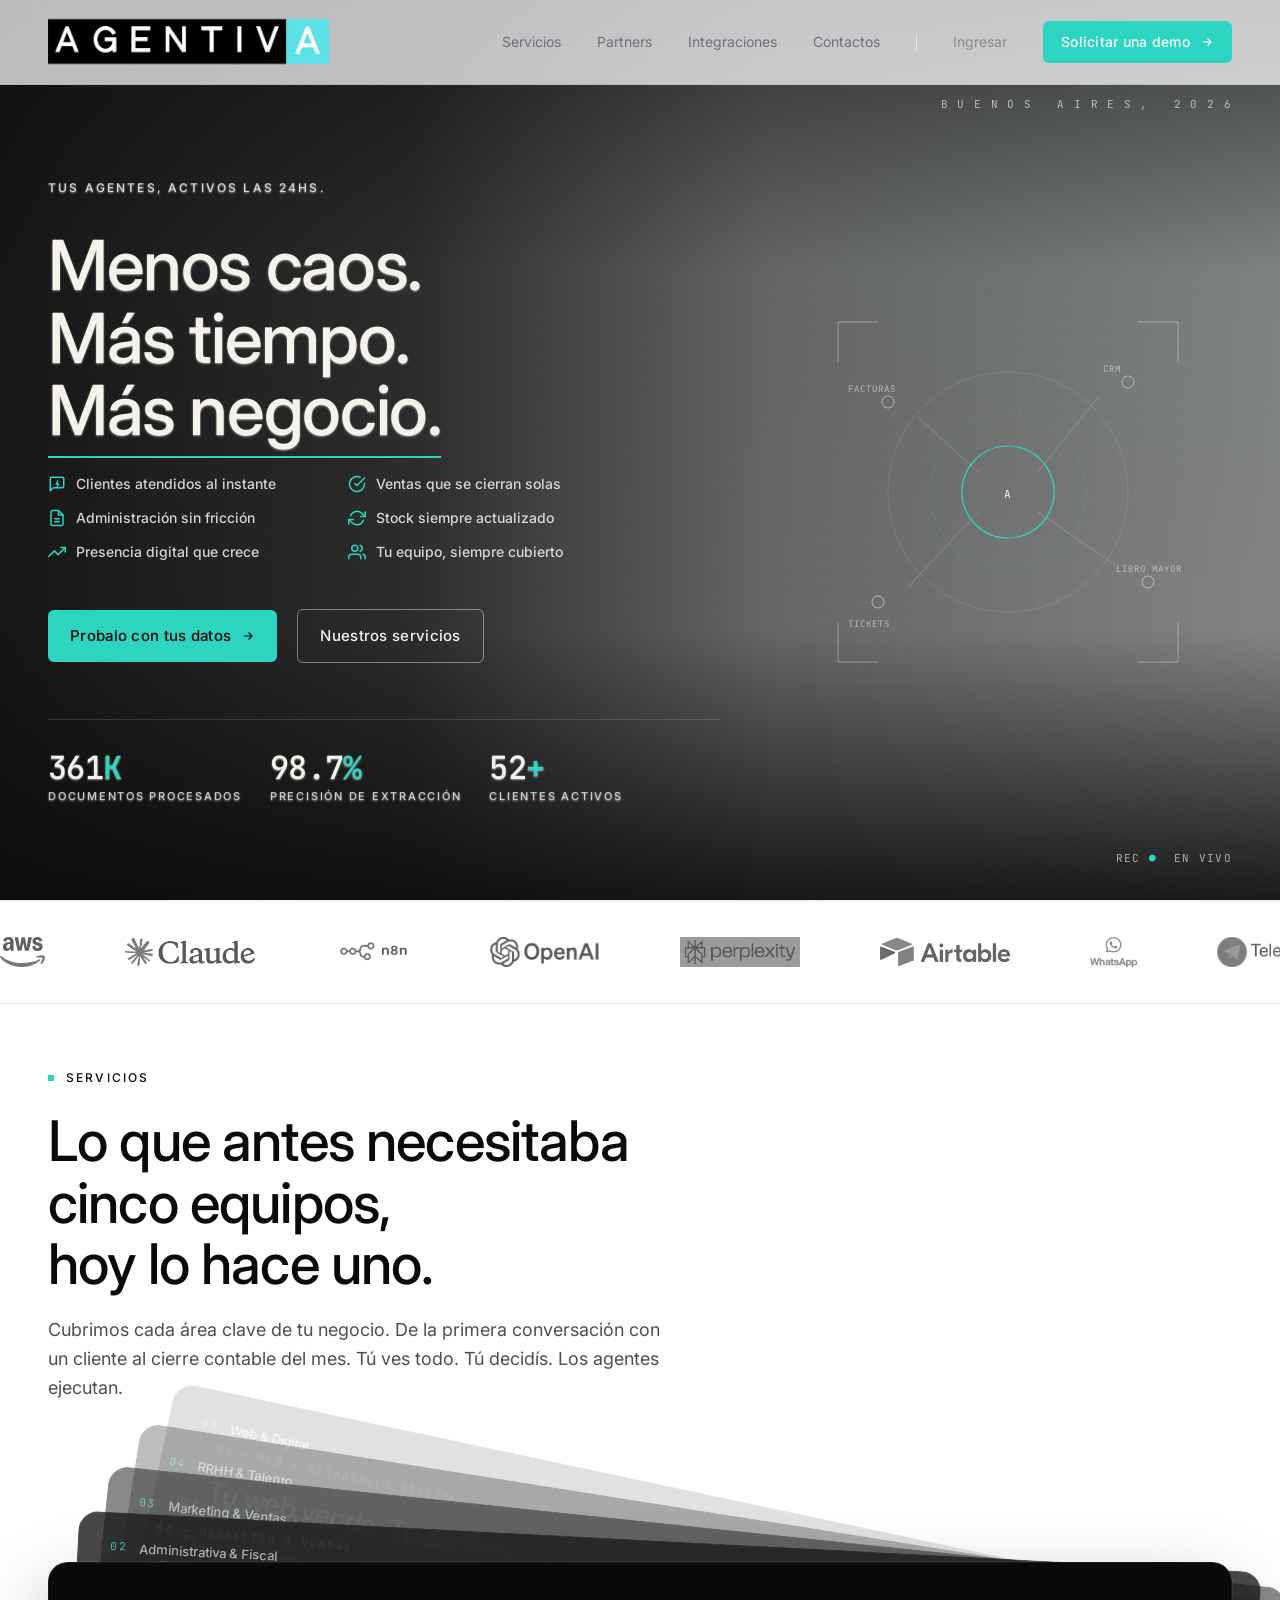
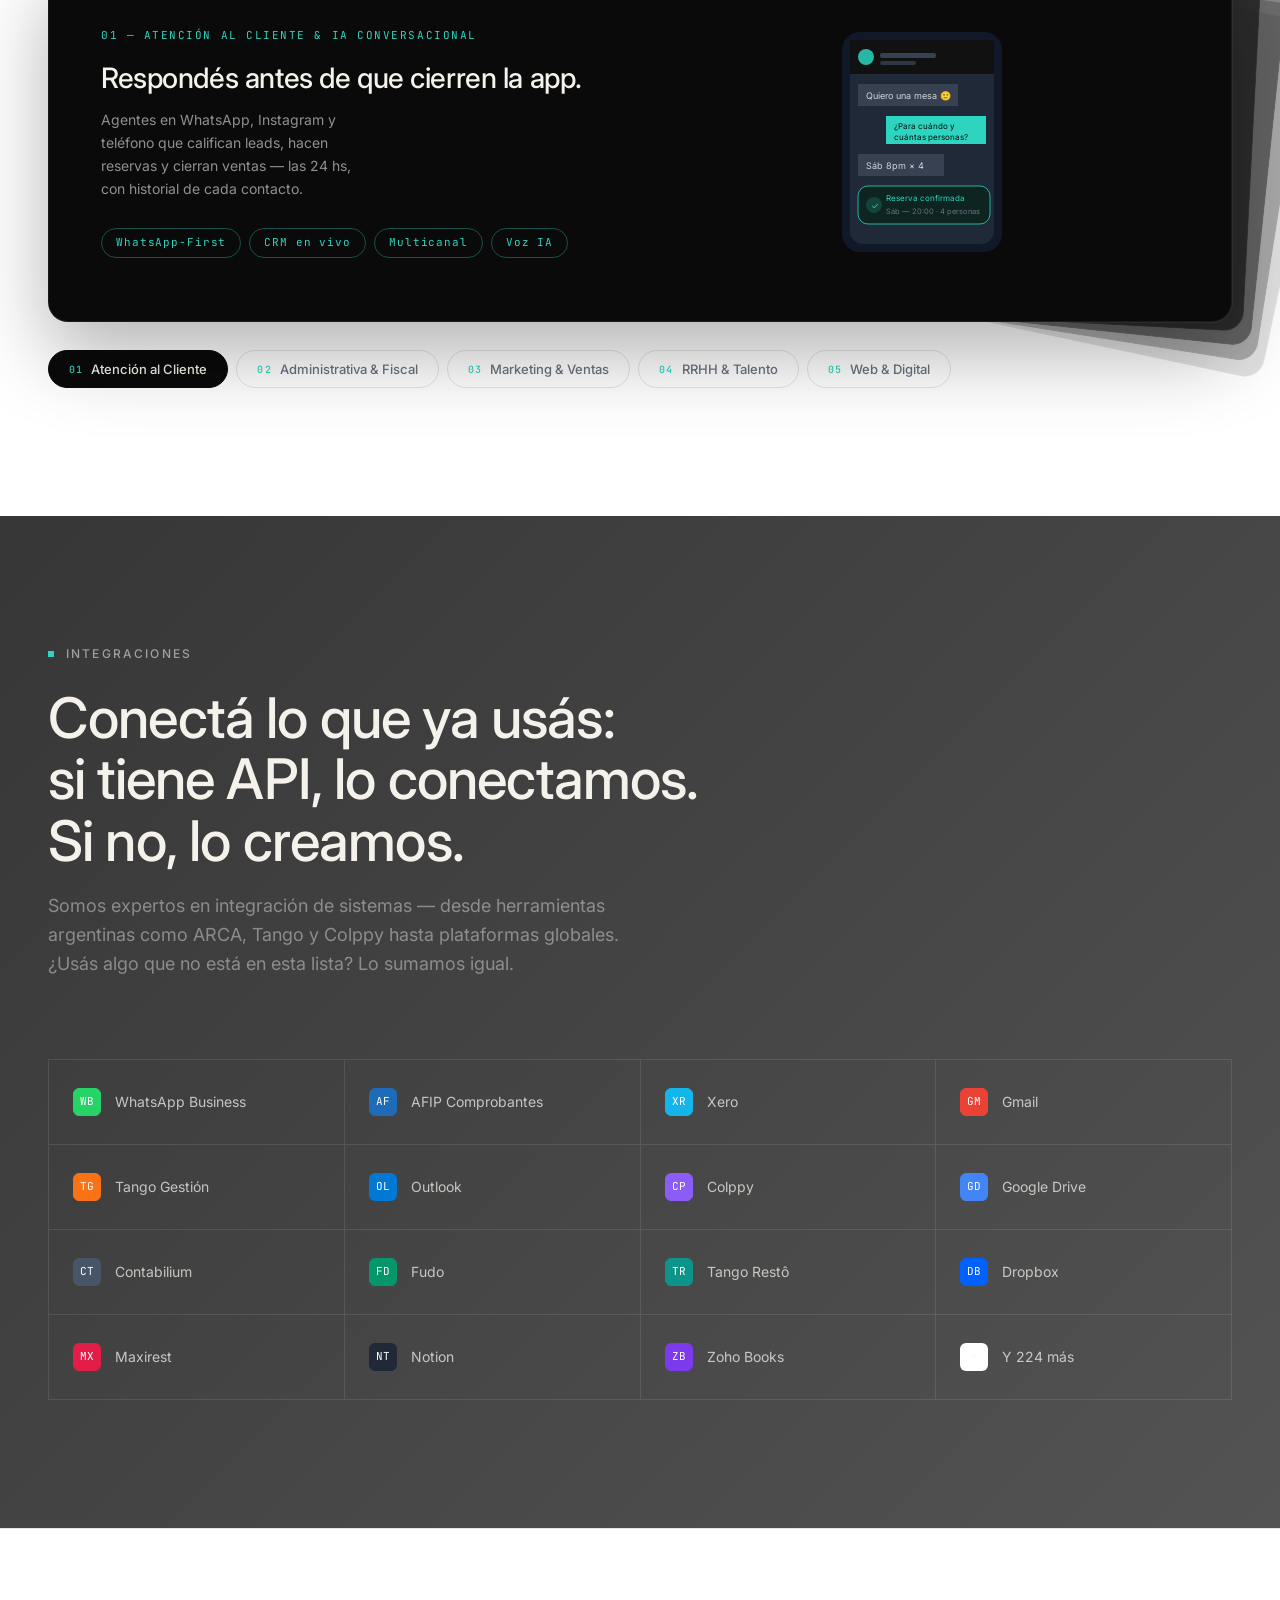
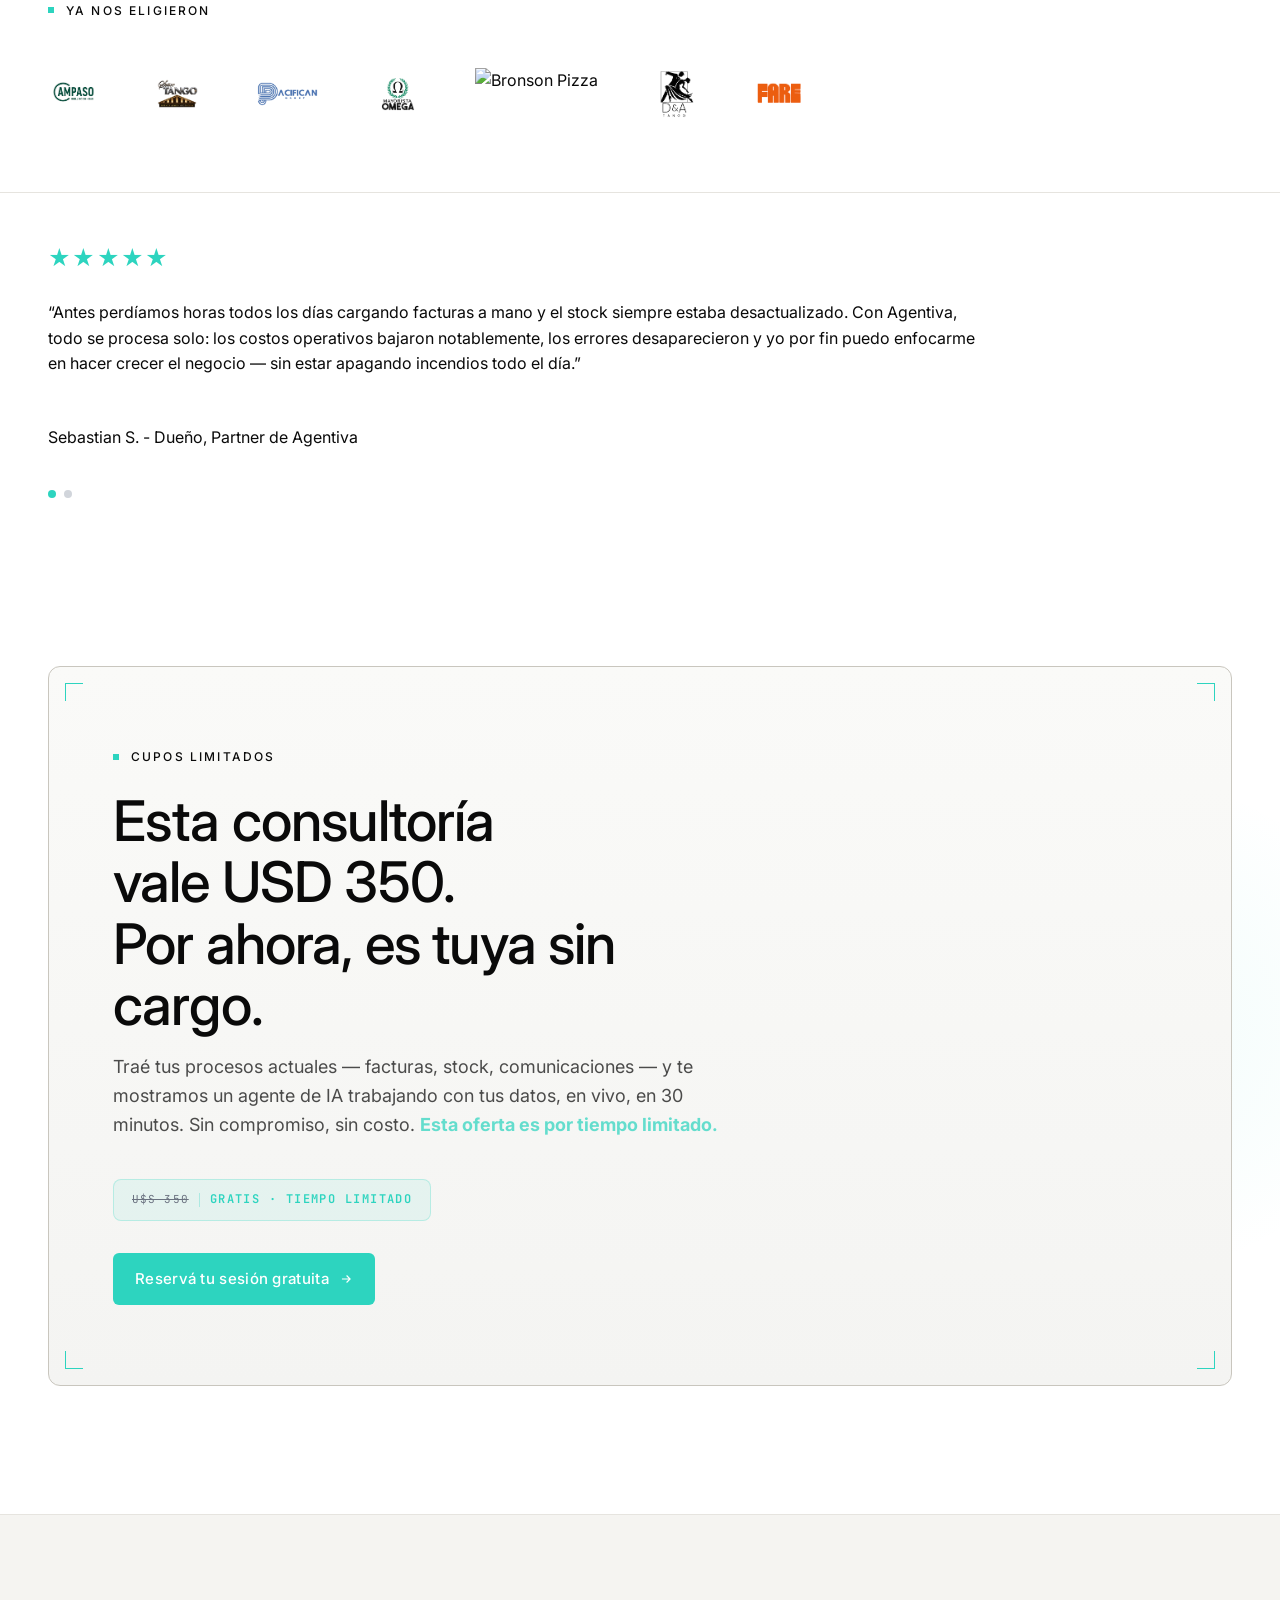
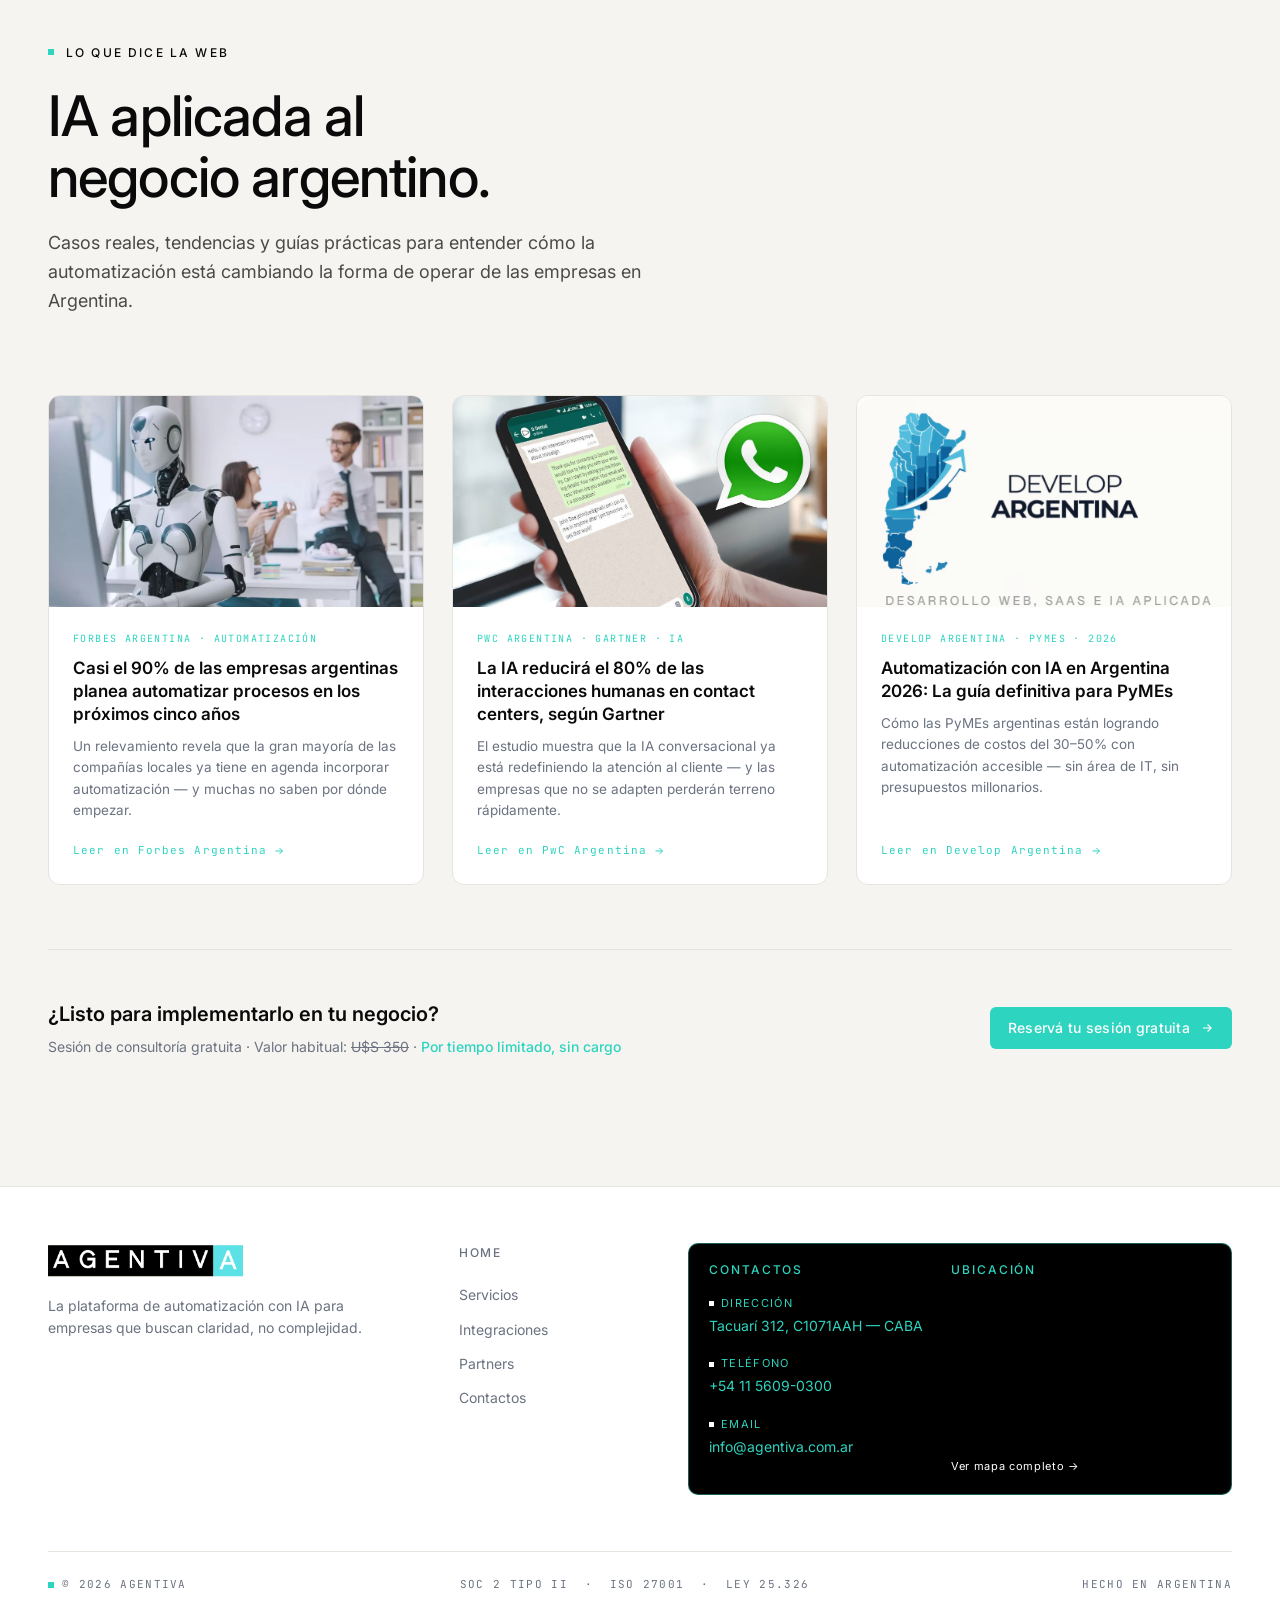
==== commit 6c0e0050: "Add Bronson Pizza client logo with link to bronson.com.ar" ====
--- a/index.html
+++ b/index.html
@@ -2183,8 +2183,9 @@
       <a href="https://www.srtango.ar/" target="_blank" rel="noopener"><img src="assets/images/clients/Senor Tango.avif" alt="Señor Tango" style="height:52px;width:auto;display:block;"></a>
       <a href="https://www.pgroup.com.ar/" target="_blank" rel="noopener"><img src="assets/images/clients/Pacifican Group logo.avif" alt="Pacifican Group" style="height:52px;width:auto;display:block;"></a>
       <a href="https://www.mayoristaomega.com.ar/" target="_blank" rel="noopener"><img src="assets/images/clients/Mayorista Omega.png" alt="Mayorista Omega" style="height:52px;width:auto;display:block;"></a>
+      <a href="https://bronson.com.ar/" target="_blank" rel="noopener"><img src="assets/images/clients/bronson-logo.png" alt="Bronson Pizza" style="height:52px;width:auto;display:block;"></a>
       <a href="https://www.damianyamiratango.com/" target="_blank" rel="noopener"><img src="assets/images/clients/D&A Tango Black.png" alt="Damian &amp; Amira" style="height:52px;width:auto;display:block;"></a>
-      <a href="https://www.instagram.com/farepinsa/" target="_blank" rel="noopener"><img src="assets/images/clients/Fare logo.jpg" alt="Fare" style="height:52px;width:auto;display:block;"></a>
+      <a href="https://farepinsa.com/" target="_blank" rel="noopener"><img src="assets/images/clients/Fare logo.jpg" alt="Fare" style="height:52px;width:auto;display:block;"></a>
     </div>
 
   </div>
@@ -2829,6 +2830,12 @@
 const PORTAL_URL = 'https://agentiva.com.ar/portal/';
 const _SESS_KEY  = 'agentiva_portal_v1';
 
+// Restaurant platform clients — authenticated against platform Supabase, redirected to /platform/
+const _PLATFORM_SB_URL  = 'https://etetlzcsqucujqjkzsvm.supabase.co';
+const _PLATFORM_SB_KEY  = 'eyJhbGciOiJIUzI1NiIsInR5cCI6IkpXVCJ9.eyJpc3MiOiJzdXBhYmFzZSIsInJlZiI6ImV0ZXRsemNzcXVjdWpxamt6c3ZtIiwicm9sZSI6ImFub24iLCJpYXQiOjE3Nzg2OTU3MzUsImV4cCI6MjA5NDI3MTczNX0.KMo40WJKxsLMu7OK5ksblxSkg61gTZLjpA4DIJOMJ8c';
+const _PLATFORM_SESS    = 'restaurant_platform_v1';
+const _RESTAURANT_EMAILS = new Set(['campasosrl@gmail.com']);
+
 function _getSession() {
   try {
     const s = JSON.parse(localStorage.getItem(_SESS_KEY));
@@ -2870,6 +2877,40 @@
   const pass  = document.getElementById('login-pass').value;
   const errEl = document.getElementById('login-error');
   errEl.textContent = '';
+
+  // Restaurant platform clients → authenticate both platform + portal, redirect to /portal/
+  if (_RESTAURANT_EMAILS.has(email)) {
+    try {
+      // 1. Authenticate against platform Supabase
+      const platRes = await fetch(`${_PLATFORM_SB_URL}/auth/v1/token?grant_type=password`, {
+        method: 'POST',
+        headers: { 'Content-Type': 'application/json', 'apikey': _PLATFORM_SB_KEY },
+        body: JSON.stringify({ email, password: pass })
+      });
+      const platData = await platRes.json();
+      if (!platRes.ok) throw new Error(platData.error_description || 'Credenciales incorrectas');
+      localStorage.setItem(_PLATFORM_SESS, JSON.stringify({
+        access_token: platData.access_token, user_id: platData.user.id, email: platData.user.email
+      }));
+
+      // 2. Also authenticate against portal Supabase so client sees their dashboard
+      const portalRes = await fetch(`${_SB_URL}/auth/v1/token?grant_type=password`, {
+        method: 'POST',
+        headers: { 'Content-Type': 'application/json', 'apikey': _SB_KEY },
+        body: JSON.stringify({ email, password: pass })
+      });
+      const portalData = await portalRes.json();
+      if (portalRes.ok) localStorage.setItem(_SESS_KEY, JSON.stringify(portalData));
+
+      closeAuthModal();
+      window.location.href = PORTAL_URL;
+    } catch (err) {
+      errEl.textContent = err.message || 'Email o contraseña incorrectos.';
+    }
+    return;
+  }
+
+  // Standard portal auth
   try {
     const res  = await fetch(`${_SB_URL}/auth/v1/token?grant_type=password`, {
       method: 'POST',
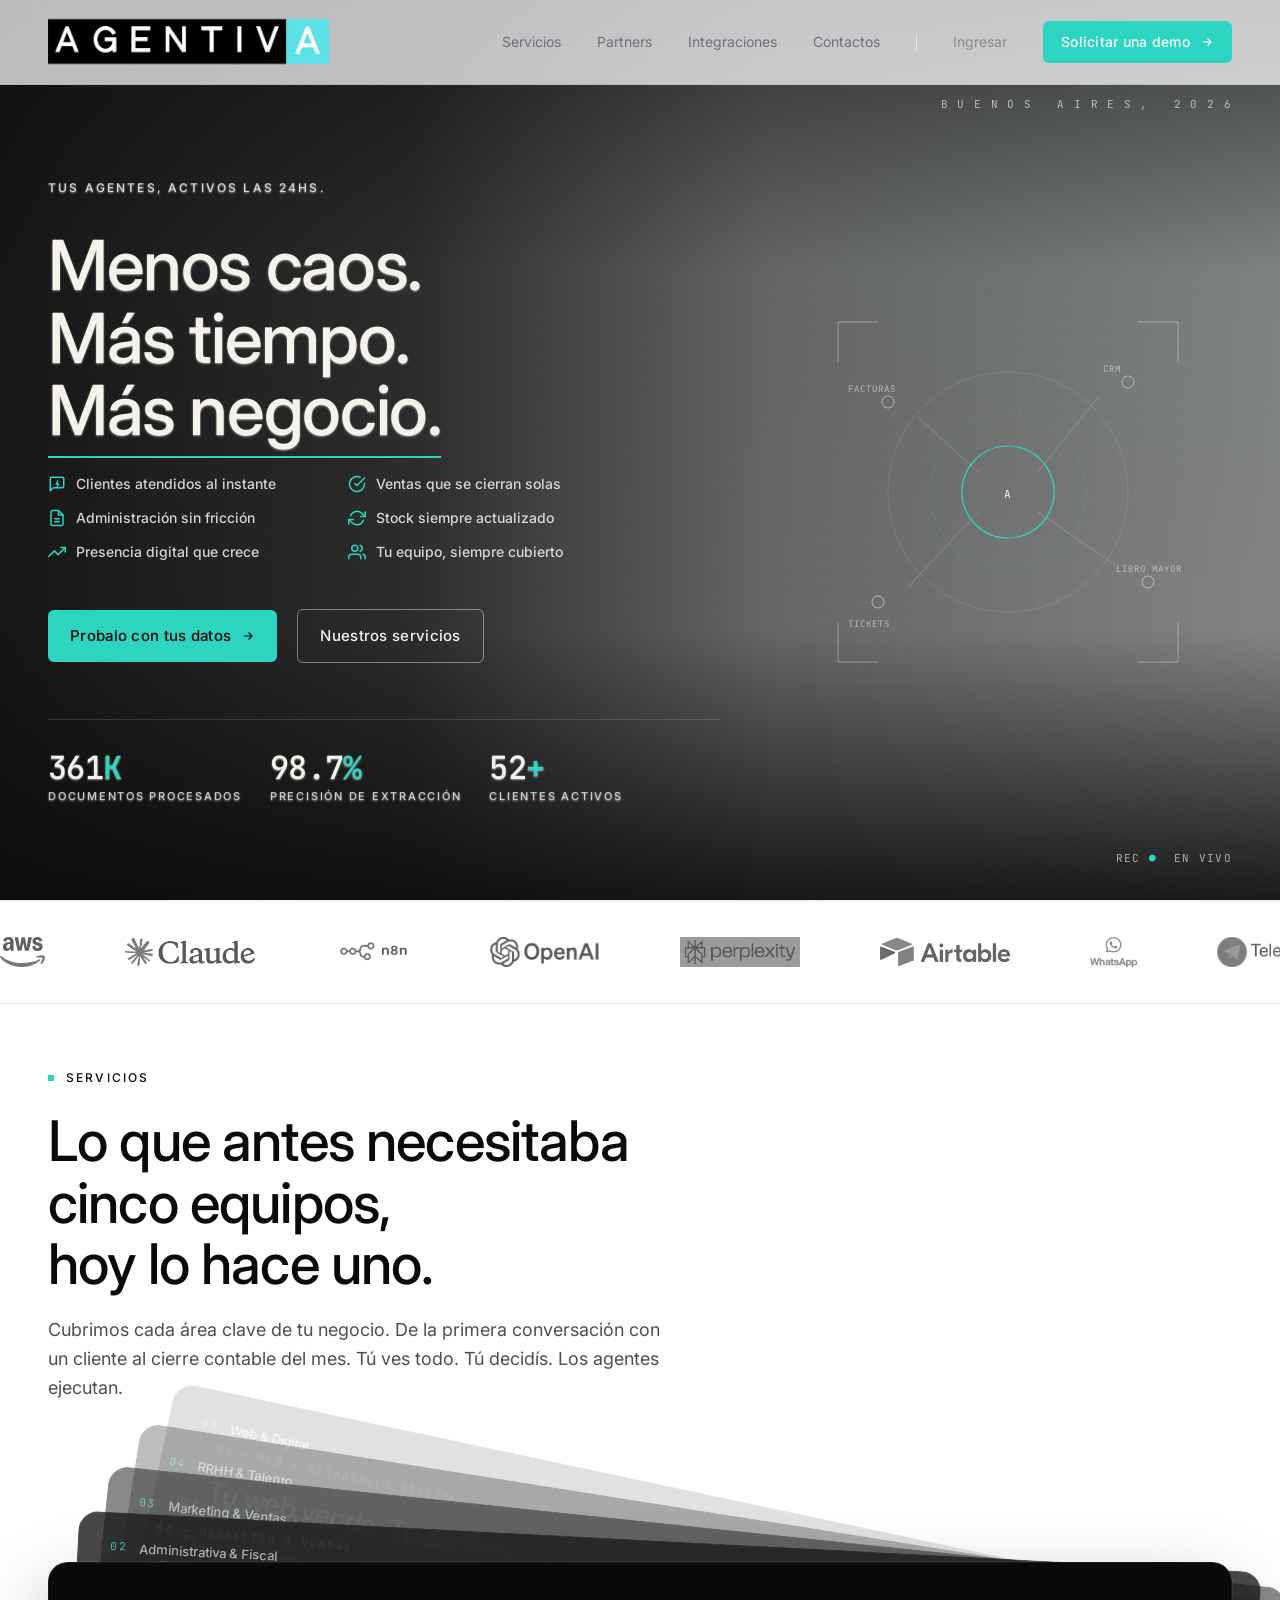
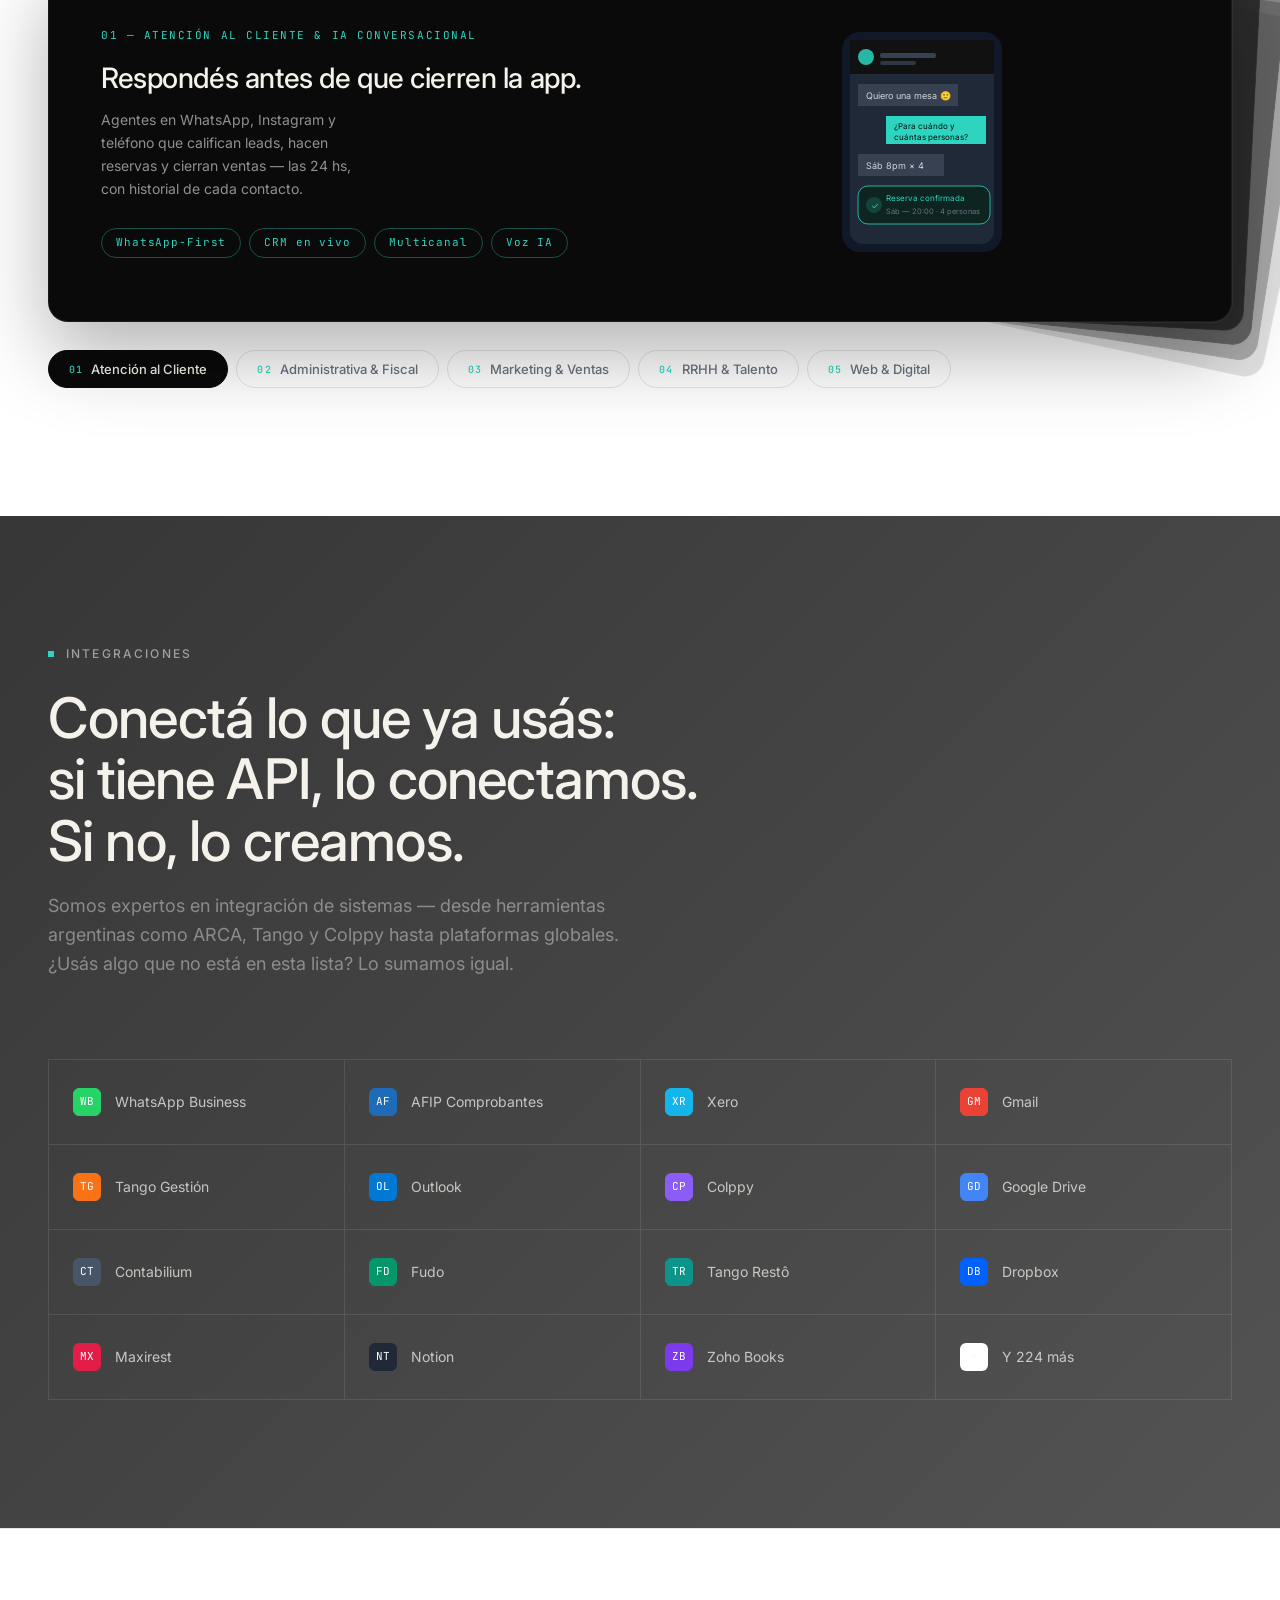
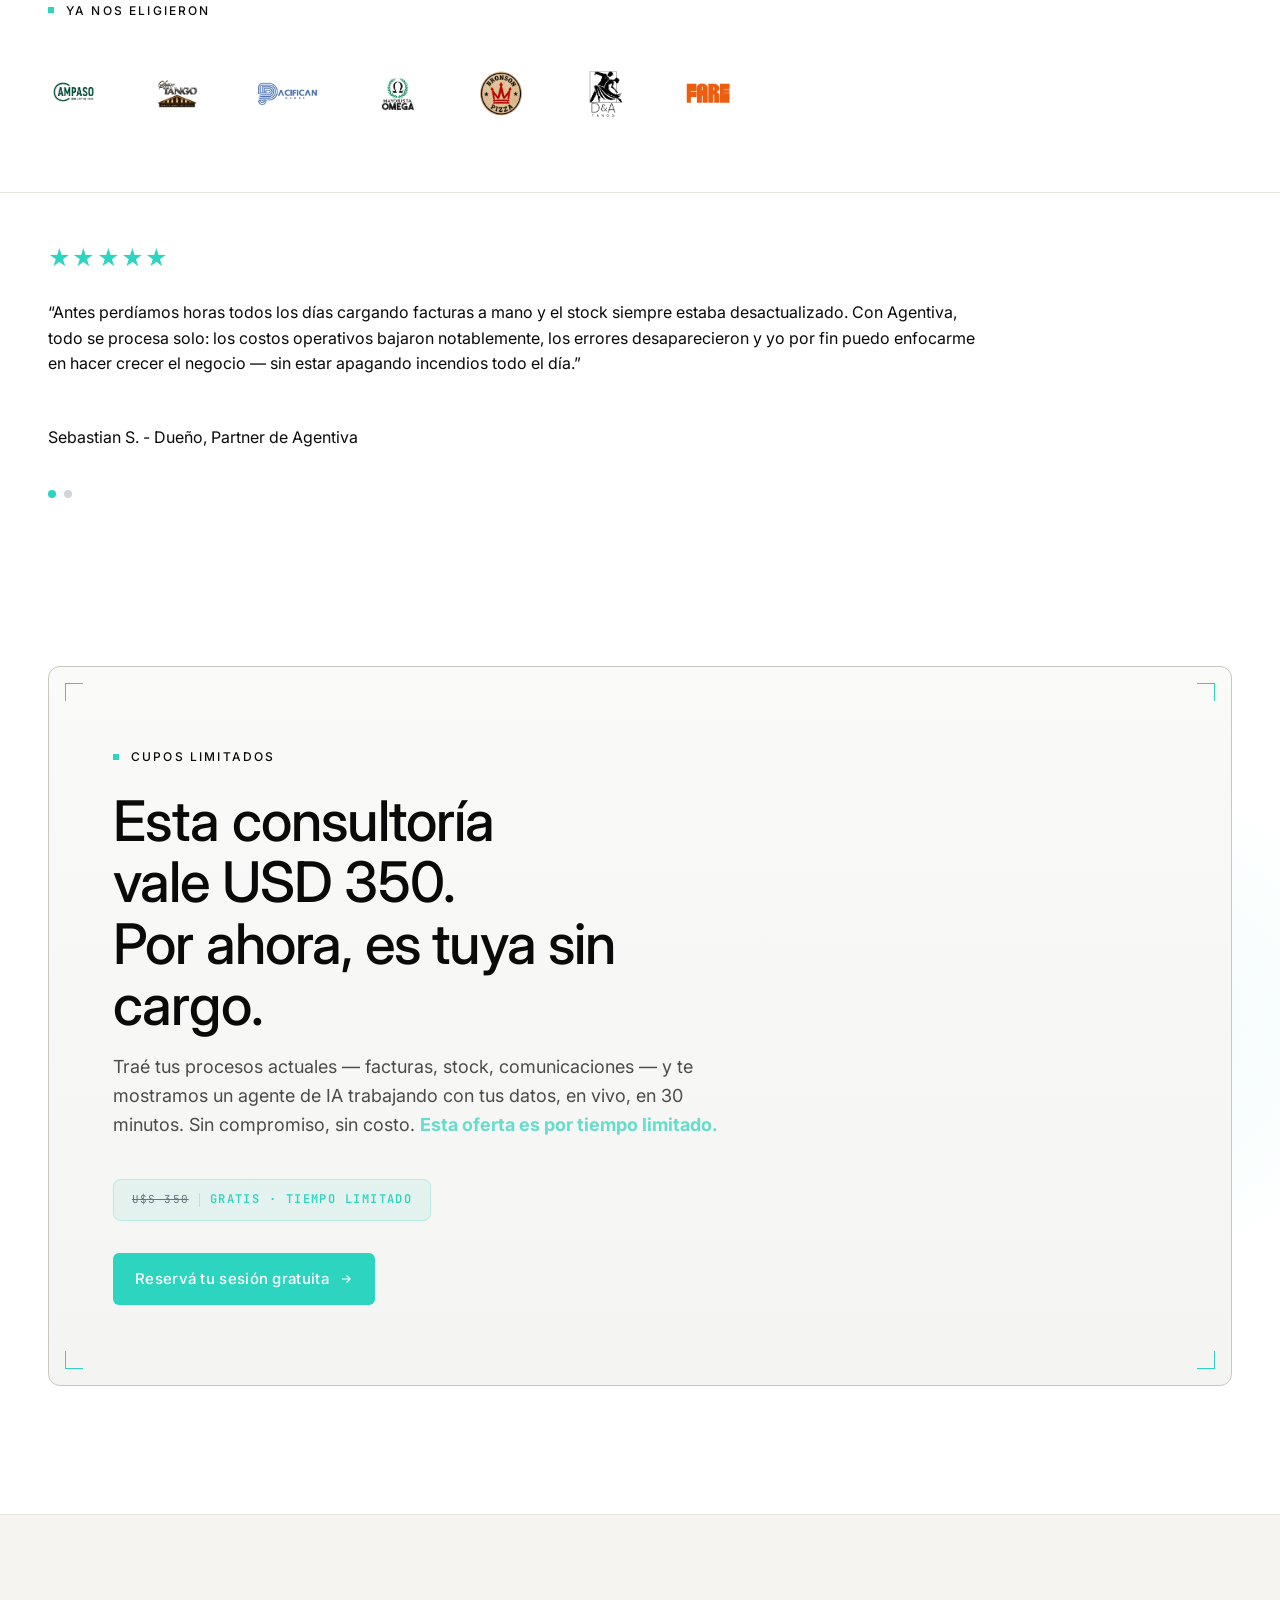
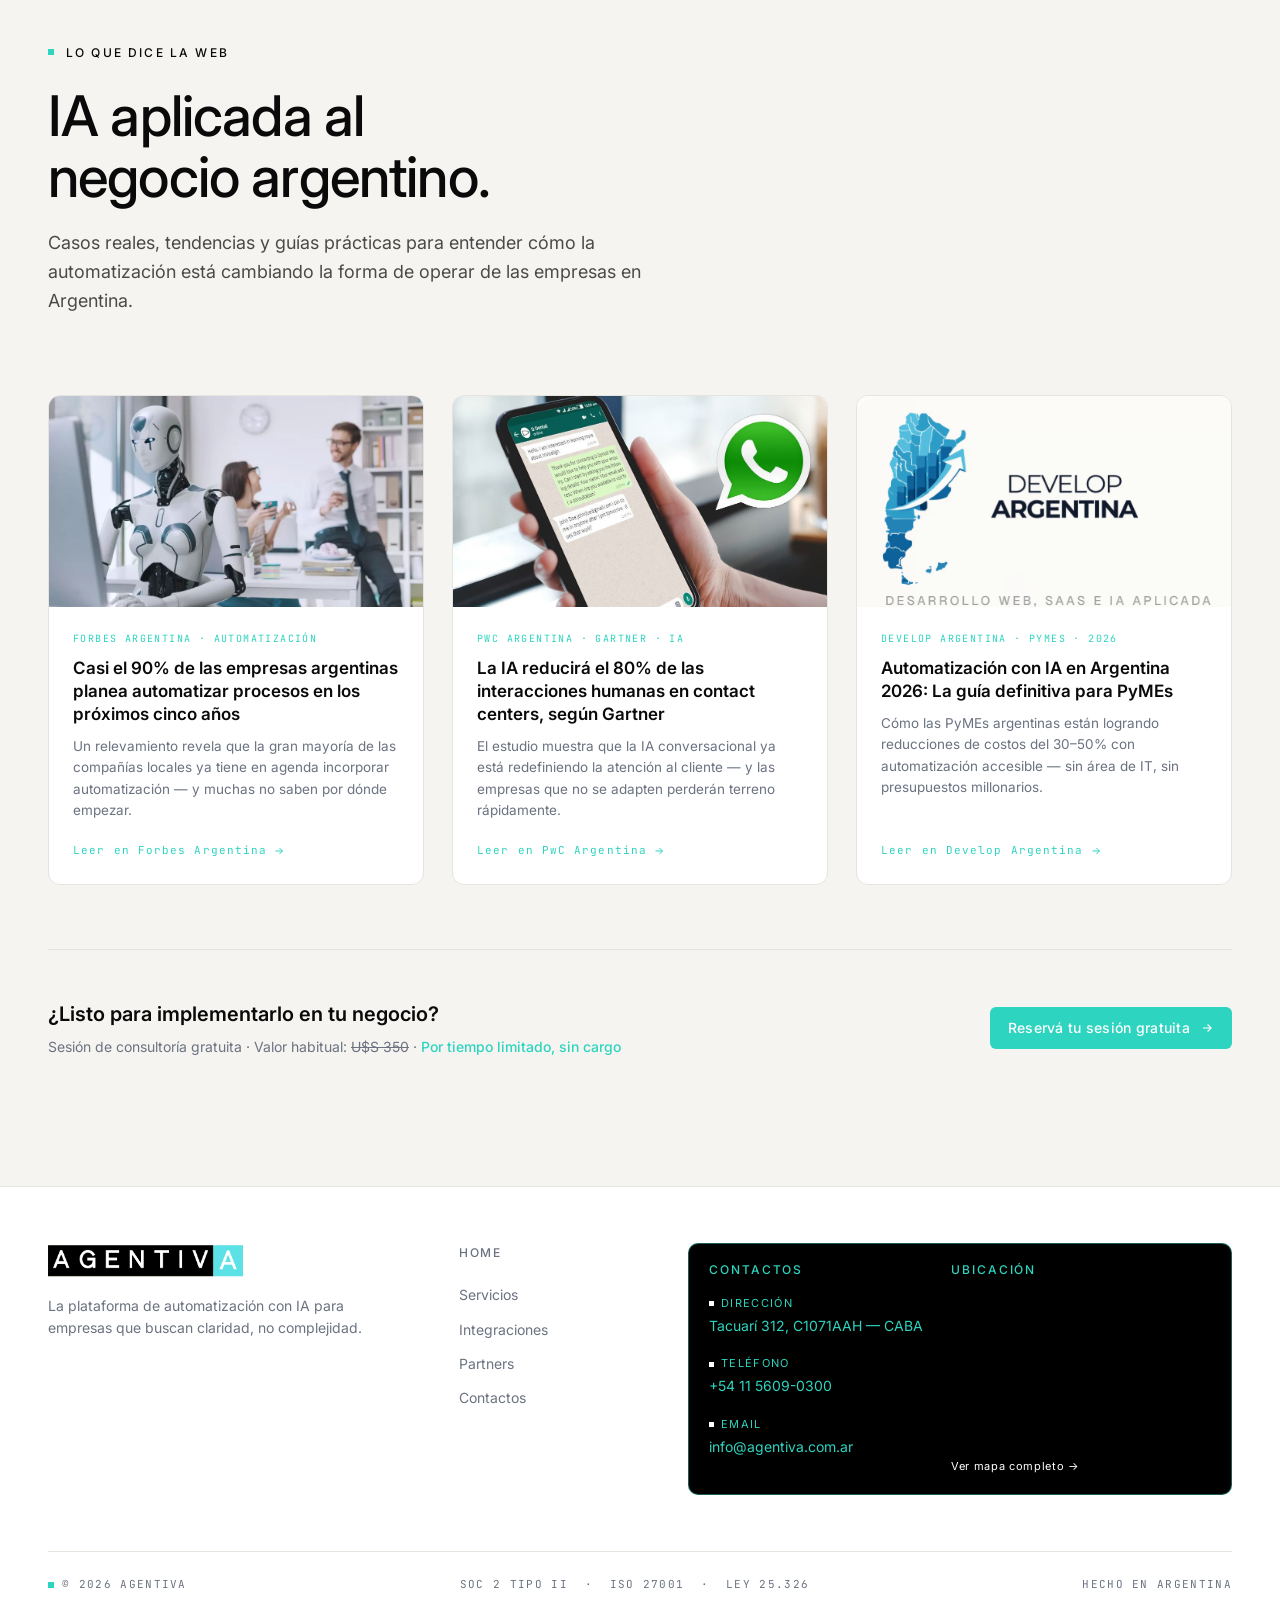
==== commit ffb04c54: "Onboard Cofi: chat-only AI assistant with invoice upload Adds a generic chat-upload-extraction featu" ====
--- a/index.html
+++ b/index.html
@@ -2834,7 +2834,7 @@
 const _PLATFORM_SB_URL  = 'https://etetlzcsqucujqjkzsvm.supabase.co';
 const _PLATFORM_SB_KEY  = 'eyJhbGciOiJIUzI1NiIsInR5cCI6IkpXVCJ9.eyJpc3MiOiJzdXBhYmFzZSIsInJlZiI6ImV0ZXRsemNzcXVjdWpxamt6c3ZtIiwicm9sZSI6ImFub24iLCJpYXQiOjE3Nzg2OTU3MzUsImV4cCI6MjA5NDI3MTczNX0.KMo40WJKxsLMu7OK5ksblxSkg61gTZLjpA4DIJOMJ8c';
 const _PLATFORM_SESS    = 'restaurant_platform_v1';
-const _RESTAURANT_EMAILS = new Set(['campasosrl@gmail.com']);
+const _RESTAURANT_EMAILS = new Set(['campasosrl@gmail.com', 'cofi@mail.com']);
 
 function _getSession() {
   try {
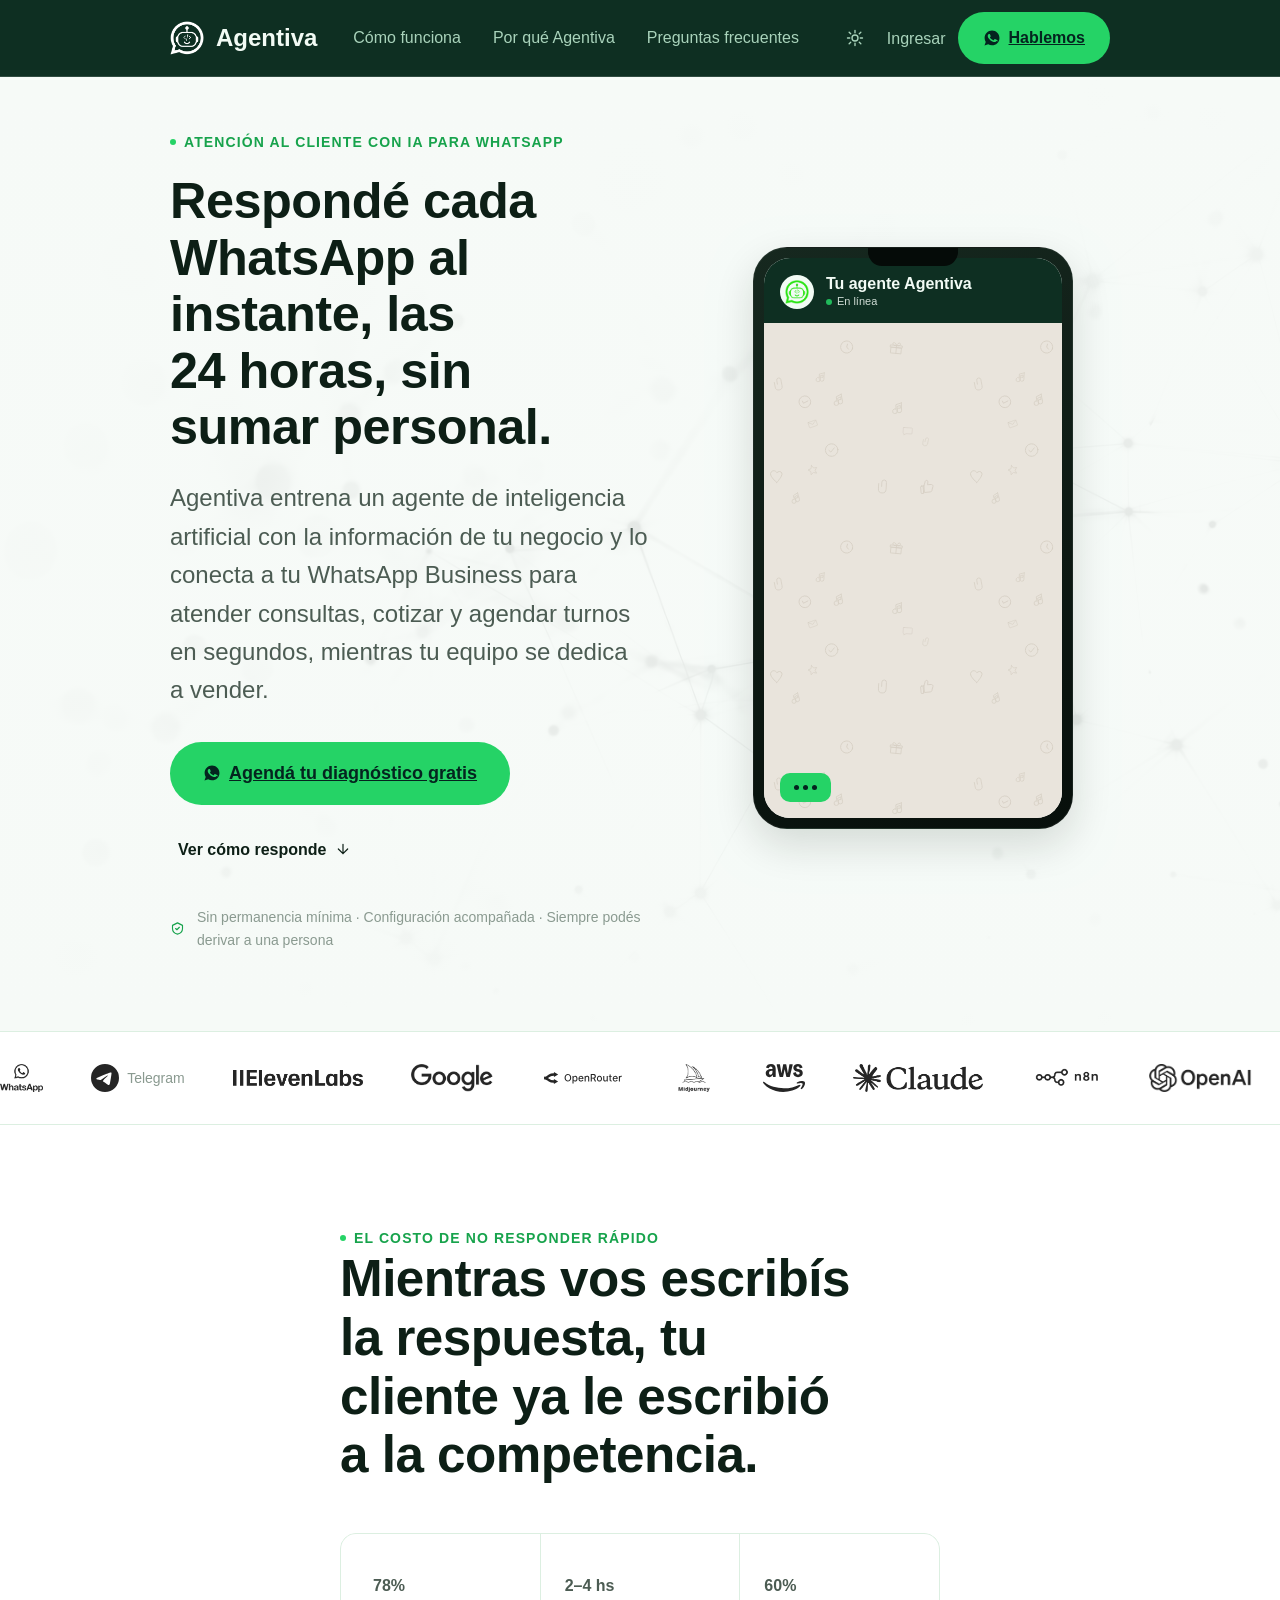
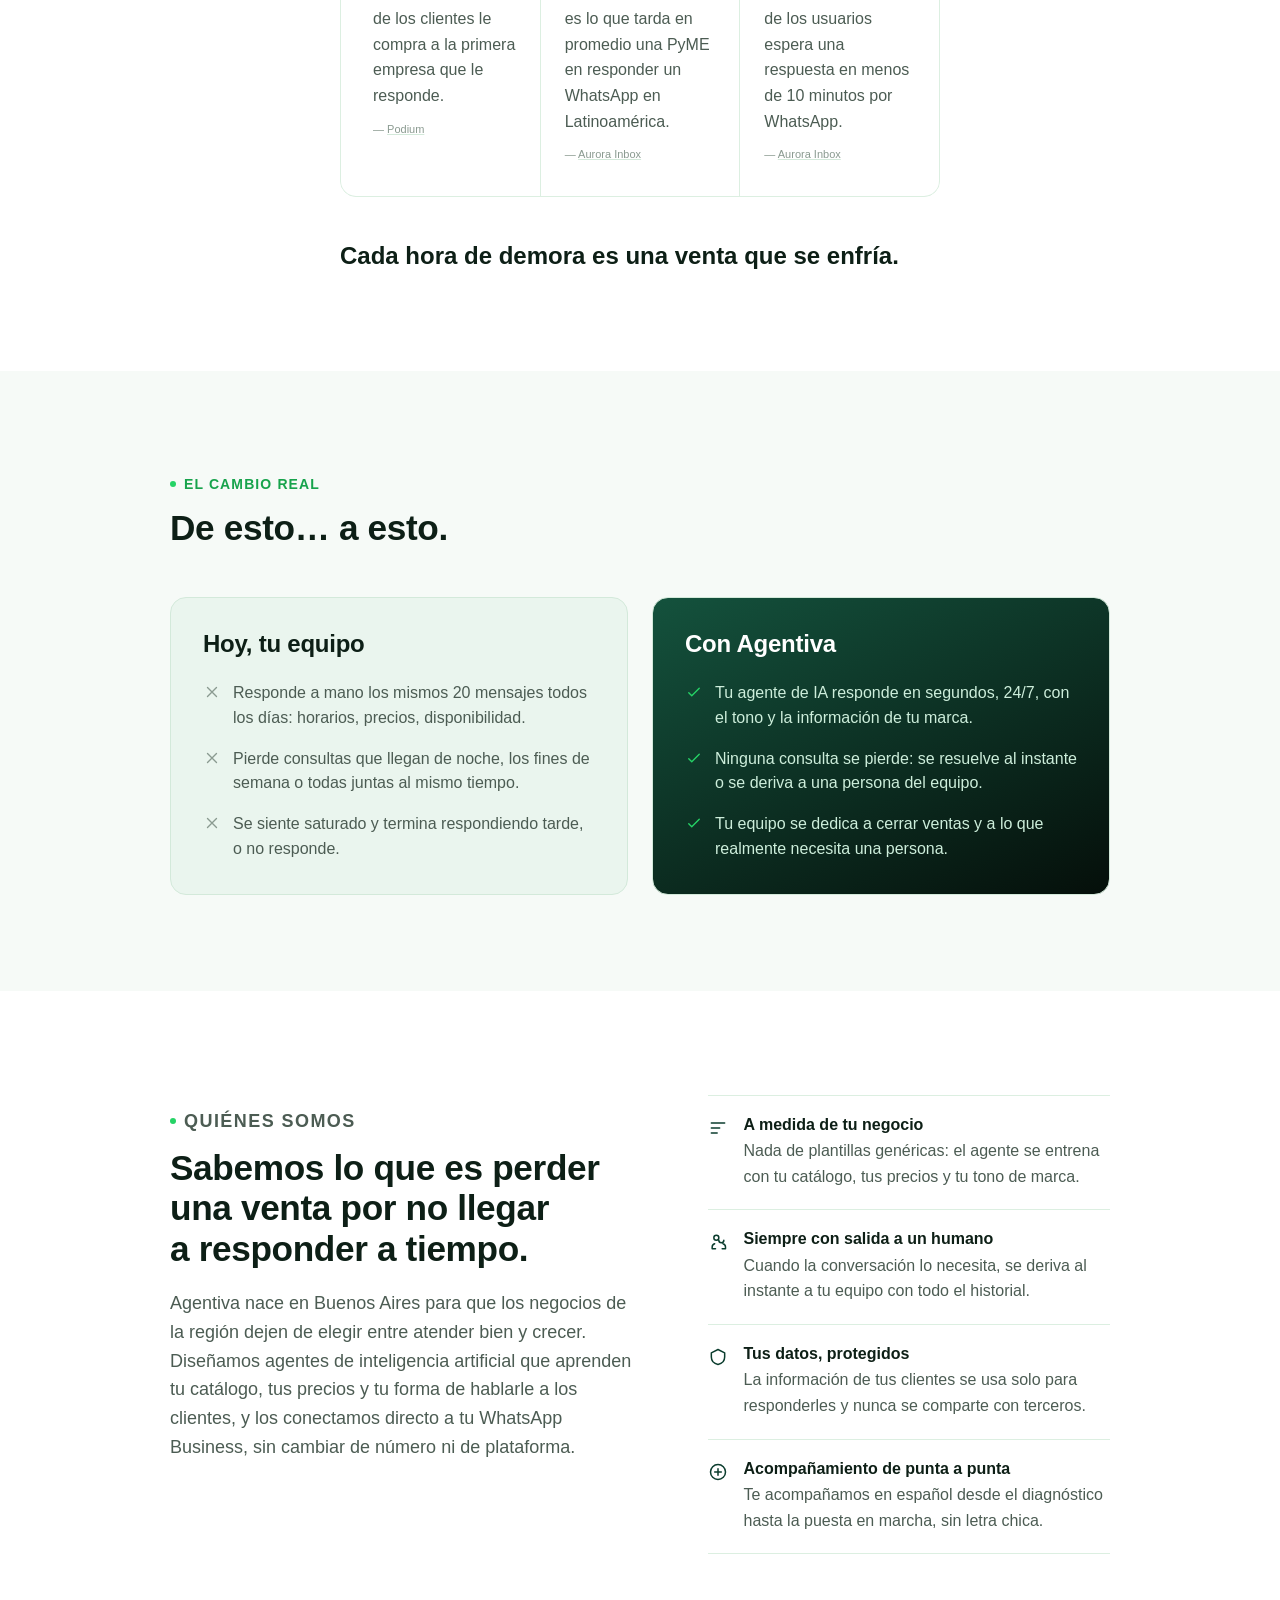
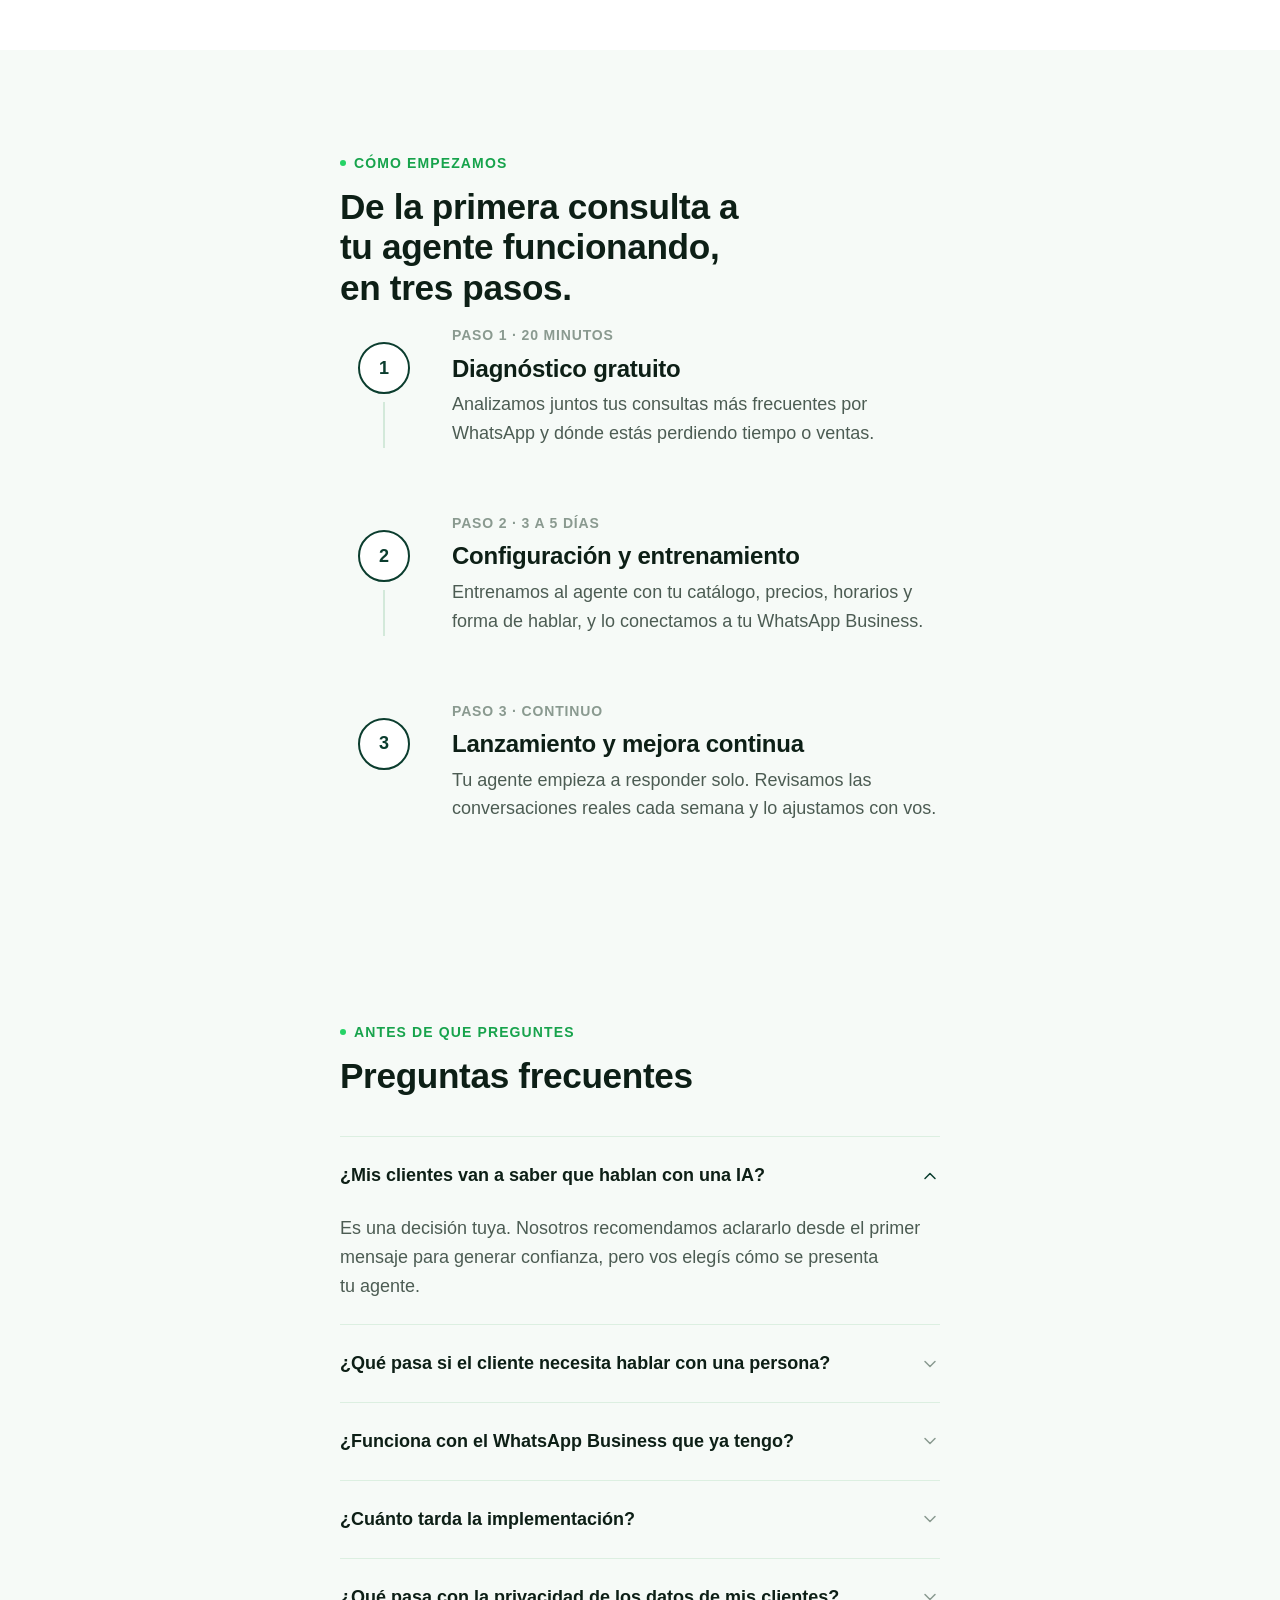
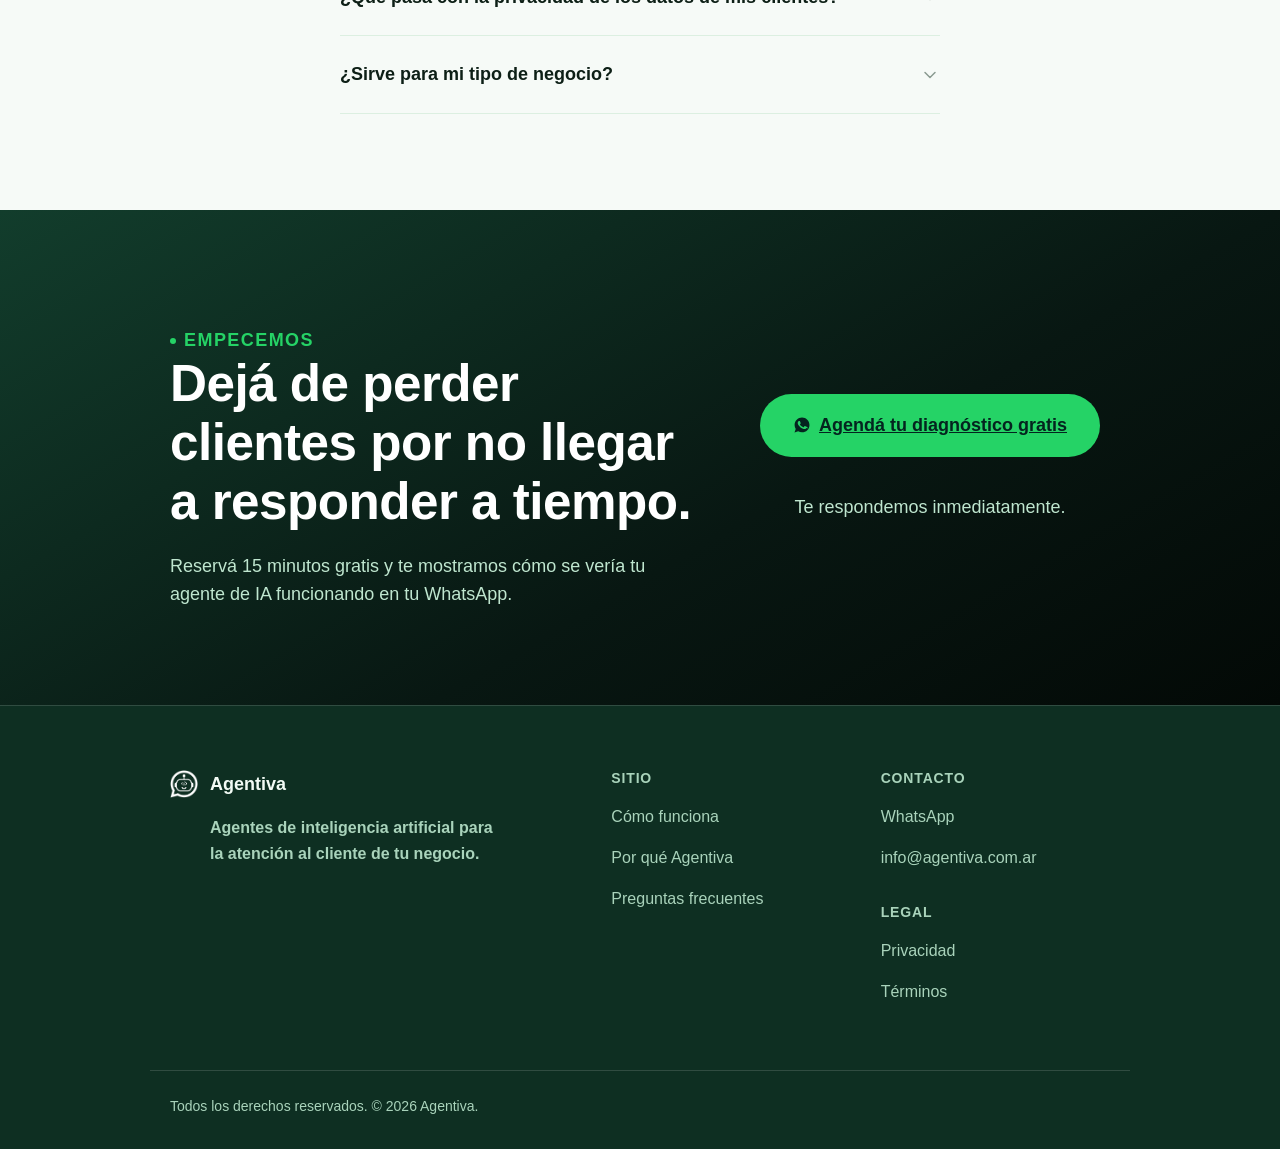
==== commit 643a8448: "Launch WhatsApp-specialist homepage redesign (staged, not yet deployed) - Replace old React homepage" ====
--- a/index.html
+++ b/index.html
@@ -1,2999 +1,822 @@
-<!DOCTYPE html><html lang="es-AR"><head>
-
-
-
-
-<meta charset="utf-8">
-<meta name="viewport" content="width=device-width, initial-scale=1">
-<title>Agentiva — La plataforma de automatización con IA para tener claridad, no complejidad.</title>
-<link rel="preconnect" href="https://fonts.googleapis.com">
-<link rel="preconnect" href="https://fonts.gstatic.com" crossorigin="">
-<link href="https://fonts.googleapis.com/css2?family=Inter:wght@400;500;600&family=JetBrains+Mono:wght@400;500&family=Space+Grotesk:wght@400;500;600&family=Fraunces:opsz,wght@9..144,400;9..144,500;9..144,600&family=IBM+Plex+Sans:wght@400;500;600&family=Geist:wght@400;500;600&family=DM+Sans:wght@400;500;600&family=Manrope:wght@400;500;600&display=swap" rel="stylesheet">
-<link rel="icon" href="assets/images/logos/agentiva-logo.png">
-<style>
-  :root {
-    --bg: #0A0A0A;
-    --bone: #F5F2EC;
-    --teal: #2DD4BF;
-    --graphite: #1F1F1F;
-    --slate: #6B7280;
-    --mist: #E5E1D8;
-    --hairline: #2A2A2A;
-    --hairline-strong: #3A3A3A;
-    --display-font: "Inter", system-ui, sans-serif;
-    --body-font: "Inter", system-ui, sans-serif;
-    --mono-font: "JetBrains Mono", ui-monospace, monospace;
-    --radius: 6px;
-    --base-fs: 16px;
-    --hero-scale: 1;
-  }
-  body { font-family: var(--body-font); font-size: var(--base-fs); }
-  h1, h2, h3 { font-family: var(--display-font); }
-  .mono, .corner-mark, .hero-meta .num, .wf-card-head .title, .wf-card-head .live, .wf-step .sub, .wf-step .meta, .wf-card-foot, .step .num, .logos .label, .int .sq, .foot-bottom { font-family: var(--mono-font); }
-  .cta, .int .sq, .wf-card { border-radius: var(--radius); }
-  .hero h1 { font-size: clamp(calc(40px * var(--hero-scale)), calc(5.4vw * var(--hero-scale)), calc(76px * var(--hero-scale))); }
-  body.theme-bright { --bg: #FFFFFF; --bone: #0A0A0A; --graphite: #F4F4F2; --hairline: #E6E4DF; --hairline-strong: #C9C6BE; --slate: #6B7280; }
-  body.theme-bright .hero { --bg: #0A0A0A; --bone: #F5F2EC; --graphite: #1F1F1F; --hairline: #2A2A2A; --hairline-strong: #3A3A3A; --slate: #6B7280; }
-  body.theme-bright .hero-grade { background: linear-gradient(90deg, rgba(255,255,255,0.55) 0%, rgba(255,255,255,0.30) 38%, rgba(255,255,255,0.05) 70%, rgba(255,255,255,0.00) 100%), linear-gradient(180deg, rgba(255,255,255,0.20) 0%, rgba(255,255,255,0.00) 30%, rgba(255,255,255,0.00) 70%, rgba(255,255,255,0.55) 100%); }
-  body.theme-bright .hero .hero-grade { background: linear-gradient(90deg, color-mix(in oklab, #0A0A0A 95%, transparent) 0%, color-mix(in oklab, #0A0A0A 84%, transparent) 32%, color-mix(in oklab, #0A0A0A 55%, transparent) 60%, color-mix(in oklab, #0A0A0A 40%, transparent) 100%), linear-gradient(180deg, color-mix(in oklab, #0A0A0A 65%, transparent) 0%, color-mix(in oklab, #0A0A0A 18%, transparent) 30%, color-mix(in oklab, #0A0A0A 18%, transparent) 70%, color-mix(in oklab, #0A0A0A 90%, transparent) 100%), radial-gradient(1200px 800px at 90% 20%, rgba(45,212,191,0.08), transparent 60%); }
-  body.theme-bright .nav { background: rgba(255,255,255,0.72); border-bottom-color: rgba(10,10,10,0.06); }
-  body.theme-bright .hero-copy h1, body.theme-bright .hero-copy .hero-eyebrow, body.theme-bright .hero-copy .hero-sub, body.theme-bright .hero-copy .hero-meta { text-shadow: 0 1px 2px rgba(255,255,255,0.55); }
-  body.theme-bright .hero-sub { color: #111; opacity: 1; }
-  body.theme-bright .hero .hero-sub { color: rgba(245,242,236,0.80); opacity: 1; text-shadow: none; }
-  body.theme-bright .hero .corner-mark { color: rgba(245,242,236,0.65); }
-  body.theme-bright .hero .corner-mark .tick { color: var(--teal); }
-  body.theme-bright .hero .hero-eyebrow { color: rgba(245,242,236,0.80); }
-  body.theme-bright .hero h1 .accent { color: var(--bone); border-bottom: 2px solid var(--accent); }
-  body.theme-bright .cta.ghost { color: var(--bone); border-color: rgba(10,10,10,0.18); }
-  body.theme-bright .cta.ghost:hover { border-color: var(--bone); }
-  body.theme-bright .hero .cta.ghost { color: #F5F2EC; border-color: rgba(245,242,236,0.45); }
-  body.theme-bright .hero .cta.ghost:hover { border-color: #F5F2EC; }
-  body.theme-bright .hero .cta:not(.ghost):hover { box-shadow: 0 0 0 2px #fff, 0 0 14px rgba(255,255,255,0.35); }
-  body.theme-bright .cta-card { background: linear-gradient(180deg, #FAFAF8, #F4F4F2); }
-  body.theme-bright .step p, body.theme-bright .wf-card-head .title, body.theme-bright .foot-grid li { color: var(--slate); }
-  body.theme-bright .wf-card { background: #FAFAF8; }
-  body.theme-bright .int:hover { background: rgba(45,212,191,0.06); color: var(--bone); }
-  body.theme-bright .int .sq { background: #FFFFFF; }
-  body.theme-midnight { --bg: #060814; --bone: #E8ECF5; --graphite: #0F1424; --hairline: #1A2138; --hairline-strong: #2A3352; }
-  body.theme-paper { --bg: #EDE8DD; --bone: #1A1814; --graphite: #DCD5C6; --hairline: #C9C0AC; --hairline-strong: #A89F8A; --slate: #6B6557; }
-  body.theme-paper .hero-grade { background: linear-gradient(90deg, rgba(237,232,221,0.92) 0%, rgba(237,232,221,0.78) 32%, rgba(237,232,221,0.45) 60%, rgba(237,232,221,0.30) 100%), linear-gradient(180deg, rgba(237,232,221,0.55) 0%, rgba(237,232,221,0.10) 30%, rgba(237,232,221,0.10) 70%, rgba(237,232,221,0.85) 100%); }
-  body.theme-paper .nav { background: rgba(237,232,221,0.55); }
-  body.layout-right .hero-inner { direction: rtl; }
-  body.layout-right .hero-copy { direction: ltr; }
-  body.layout-right .hero-schematic { direction: ltr; }
-  body.layout-center .hero-inner { grid-template-columns: 1fr; text-align: center; }
-  body.layout-center .hero-copy { max-width: 800px; margin: 0 auto; }
-  body.layout-center .hero-sub { margin-left: auto; margin-right: auto; }
-  body.layout-center .hero-actions { justify-content: center; }
-  body.layout-center .hero-meta { margin-left: auto; margin-right: auto; justify-content: center; }
-  body.layout-center .hero-schematic { display: none; }
-  body.no-noise .hero-noise { display: none; }
-  body.no-grade .hero-grade { display: none; }
-  body.no-corners .corner-mark { display: none; }
-  body.no-schematic .hero-schematic { display: none; }
-  body.no-schematic .hero-inner { grid-template-columns: 1fr; }
-  body.no-video .hero-video { display: none; }
-  body.solid-bg .hero-grade { background: var(--bg); }
-  body.glow-on .hero { background: radial-gradient(800px 500px at 20% 50%, color-mix(in oklab, var(--accent) 18%, transparent), transparent 60%); }
-  .accent-tinted { color: var(--accent) !important; }
-
-  * { box-sizing: border-box; margin: 0; padding: 0; }
-
-  html, body {
-    background: var(--bg);
-    color: var(--bone);
-    font-family: "Inter", system-ui, sans-serif;
-    font-size: 16px;
-    line-height: 1.6;
-    -webkit-font-smoothing: antialiased;
-    text-rendering: optimizeLegibility;
-  }
-
-  body { overflow-x: hidden; }
-
-  a { color: inherit; text-decoration: none; }
-
-  ::selection { background: var(--accent, var(--teal)); color: var(--bg); }
-  :root { --accent: #2DD4BF; }
-  .eyebrow .dot, .foot-bottom .dot, .hero-meta .num em, .wf-step.done .dot, .wf-step.active .dot, .quote q::before, .quote q::after, .step .num, .corner-mark .tick, .wf-card-head .live, .wf-list .k, .cap .icon { color: var(--accent); }
-  .eyebrow .dot, .foot-bottom .dot, .wf-step.done .dot, .int.featured .sq, .cta:not(.ghost) { background: var(--accent); }
-  .int.featured .sq { border-color: var(--accent); color: var(--bg); }
-  .wf-step.active .dot { border-color: var(--accent); box-shadow: 0 0 0 4px color-mix(in oklab, var(--accent) 18%, transparent); }
-  .hero h1 .accent { border-bottom-color: var(--accent); }
-  .cta-card .corner { border-color: var(--accent); }
-  .brand .last { background: var(--accent); }
-  .cta:not(.ghost) { color: var(--bg); }
-
-  /* ───── Type primitives ───── */
-
-  .eyebrow {
-    font-size: 12px;
-    font-weight: 500;
-    letter-spacing: 0.18em;
-    text-transform: uppercase;
-    color: var(--bone);
-  }
-  .eyebrow .dot {
-    display: inline-block;
-    width: 6px; height: 6px;
-    background: var(--teal);
-    margin-right: 12px;
-    vertical-align: middle;
-    transform: translateY(-1px);
-  }
-
-  h1, h2, h3 { font-weight: 500; color: var(--bone); }
-  h1 { font-size: clamp(48px, 7vw, 88px); letter-spacing: -0.02em; line-height: 1.05; }
-  h2 { font-size: clamp(32px, 4.4vw, 56px); letter-spacing: -0.015em; line-height: 1.1; }
-  h3 { font-size: 22px; letter-spacing: 0; line-height: 1.3; }
-
-  .lead {
-    font-size: 18px;
-    line-height: 1.6;
-    color: var(--bone);
-    opacity: 0.78;
-    max-width: 56ch;
-  }
-
-  .mono { font-family: "JetBrains Mono", ui-monospace, monospace; }
-
-  /* ───── Layout ───── */
-
-  .wrap {
-    max-width: 1280px;
-    margin: 0 auto;
-    padding: 0 48px;
-  }
-  @media (max-width: 720px) {
-    .wrap { padding: 0 24px; }
-  }
-
-  section { position: relative; }
-
-  .section-pad { padding: 128px 0; }
-  @media (max-width: 720px) {
-    .section-pad { padding: 96px 0; }
-  }
-
-  .rule { height: 1px; background: var(--hairline); border: 0; }
-
-  /* ───── Nav ───── */
-
-  .nav {
-    position: fixed;
-    inset: 0 0 auto 0;
-    z-index: 50;
-    backdrop-filter: blur(14px);
-    -webkit-backdrop-filter: blur(14px);
-    background: color-mix(in oklab, var(--bg) 78%, transparent);
-    border-bottom: 1px solid var(--hairline);
-  }
-  body.theme-bright .nav-links a:not(.cta) { color: var(--slate); }
-  body.theme-bright .nav-links a:hover { color: var(--bone); }
-  .nav-inner {
-    display: flex;
-    align-items: center;
-    justify-content: space-between;
-    height: 84px;
-    max-width: 1280px;
-    margin: 0 auto;
-    padding: 0 48px;
-  }
-  @media (max-width: 720px) { .nav-inner { padding: 0 24px; } }
-
-  .brand {
-    display: inline-flex;
-    align-items: center;
-    gap: 10px;
-    gap: 0;
-    font-weight: 500;
-    font-size: 15px;
-    letter-spacing: 0.4em;
-    text-transform: uppercase;
-    color: var(--bone);
-    user-select: none;
-  }
-  .brand .last { color: var(--bg); background: var(--teal); padding: 2px 6px; margin-left: 0.4em; letter-spacing: 0; }
-  .brand .logo-img { height: 52px; width: auto; display: block; }
-  body.theme-bright .brand .logo-img { filter: none; }
-  .foot-brand .brand .logo-img { height: 36px; }
-
-  .nav-links {
-    display: flex;
-    align-items: center;
-    gap: 36px;
-    font-size: 14px;
-    color: color-mix(in oklab, var(--bone) 72%, transparent);
-  }
-  .nav-links a:hover { color: var(--bone); }
-  .nav-links .sep { width: 1px; height: 16px; background: var(--hairline); }
-  @media (max-width: 720px) {
-    .nav-links a:not(.cta) { display: none; }
-    .nav-links .sep { display: none; }
-  }
-  .nav-mobile-book { display: none; }
-
-  .cta {
-    display: inline-flex;
-    align-items: center;
-    gap: 10px;
-    padding: 10px 18px;
-    background: var(--teal);
-    color: var(--bg);
-    border-radius: 6px;
-    font-weight: 500;
-    font-size: 14px;
-    letter-spacing: 0.02em;
-    transition: opacity 0.15s ease;
-  }
-  .cta:hover { opacity: 0.9; }
-  .cta.ghost {
-    background: transparent;
-    color: var(--bone);
-    border: 1px solid color-mix(in oklab, var(--bone) 22%, transparent);
-  }
-  .cta.ghost:hover { border-color: var(--bone); opacity: 1; }
-  .cta .arrow { width: 14px; height: 14px; }
-
-  /* ───── Hero ───── */
-
-  .hero {
-    position: relative;
-    min-height: 100vh;
-    padding-top: 84px;
-    overflow: hidden;
-    isolation: isolate;
-  }
-  .hero-video {
-    position: absolute;
-    inset: 0;
-    width: 100%; height: 100%;
-    object-fit: cover;
-    z-index: -2;
-  }
-  /* Cinematic teal-shadow grade per brand: warm highlights, teal blacks */
-  .hero-grade {
-    position: absolute;
-    inset: 0;
-    z-index: -1;
-    background:
-      linear-gradient(90deg, color-mix(in oklab, var(--bg) 92%, transparent) 0%, color-mix(in oklab, var(--bg) 78%, transparent) 32%, color-mix(in oklab, var(--bg) 45%, transparent) 60%, color-mix(in oklab, var(--bg) 30%, transparent) 100%),
-      linear-gradient(180deg, color-mix(in oklab, var(--bg) 55%, transparent) 0%, color-mix(in oklab, var(--bg) 10%, transparent) 30%, color-mix(in oklab, var(--bg) 10%, transparent) 70%, color-mix(in oklab, var(--bg) 85%, transparent) 100%),
-      radial-gradient(1200px 800px at 90% 20%, rgba(45,212,191,0.08), transparent 60%);
-  }
-  .hero-noise {
-    position: absolute; inset: 0; z-index: -1;
-    opacity: 0.04;
-    pointer-events: none;
-    background-image: url("data:image/svg+xml;utf8,<svg xmlns='http://www.w3.org/2000/svg' width='160' height='160'><filter id='n'><feTurbulence type='fractalNoise' baseFrequency='0.9' numOctaves='2' stitchTiles='stitch'/><feColorMatrix values='0 0 0 0 1 0 0 0 0 1 0 0 0 0 1 0 0 0 0.5 0'/></filter><rect width='100%' height='100%' filter='url(%23n)'/></svg>");
-  }
-
-  .hero-inner {
-    position: relative;
-    min-height: calc(100vh - 84px);
-    display: grid;
-    grid-template-columns: minmax(0, 3fr) minmax(0, 2fr);
-    align-items: center;
-    gap: 64px;
-  }
-  @media (max-width: 960px) {
-    .hero-inner { grid-template-columns: 1fr; }
-  }
-
-  .hero-copy { max-width: 860px; }
-
-  .hero-eyebrow {
-    margin-bottom: 32px;
-    color: color-mix(in oklab, var(--bone) 85%, transparent);
-  }
-
-  .hero h1 {
-    margin-bottom: 28px;
-    text-wrap: wrap;
-    color: var(--bone);
-    width: min(920px, 68vw);
-    max-width: none;
-  }
-  .hero h1 .accent {
-    display: inline;
-    color: var(--bone);
-    border-bottom: 2px solid var(--teal);
-    padding-bottom: 4px;
-  }
-
-  .hero-sub {
-    font-size: 19px;
-    line-height: 1.55;
-    color: color-mix(in oklab, var(--bone) 78%, transparent);
-    max-width: 52ch;
-    margin-bottom: 48px;
-  }
-
-  .hero-features {
-    list-style: none;
-    display: grid;
-    grid-template-columns: 1fr 1fr;
-    gap: 16px 40px;
-    margin-bottom: 48px;
-    max-width: 56ch;
-  }
-  .hero-features li {
-    display: flex;
-    align-items: center;
-    gap: 10px;
-    font-size: 14px;
-    font-weight: 500;
-    color: color-mix(in oklab, var(--bone) 85%, transparent);
-    line-height: 1.3;
-  }
-  .hero-features li svg { flex-shrink: 0; color: var(--teal); }
-
-  .hero-actions {
-    display: flex;
-    align-items: center;
-    gap: 20px;
-    margin-bottom: 56px;
-    flex-wrap: wrap;
-  }
-  .hero-actions .cta { padding: 14px 22px; font-size: 15px; }
-
-  .hero-meta {
-    display: flex;
-    gap: 48px;
-    flex-wrap: wrap;
-    padding-top: 32px;
-    border-top: 1px solid color-mix(in oklab, var(--bone) 14%, transparent);
-    max-width: 560px;
-  }
-  .hero-meta .item {
-    min-width: 140px;
-    display: flex;
-    flex-direction: column;
-    gap: 10px;
-  }
-  .hero-meta .num {
-    font-family: "JetBrains Mono", monospace;
-    font-size: 44px;
-    line-height: 1;
-    font-weight: 500;
-    color: var(--bone);
-    letter-spacing: -0.02em;
-  }
-  .hero-meta .num em {
-    font-style: normal;
-    color: var(--teal);
-    font-weight: 600;
-  }
-  .hero-meta .lbl {
-    font-size: 11px;
-    letter-spacing: 0.16em;
-    text-transform: uppercase;
-    color: color-mix(in oklab, var(--bone) 72%, transparent);
-    font-weight: 500;
-  }
-  .hero-meta--inline { gap: 1.75rem; max-width: none; flex-wrap: nowrap; }
-  .hero-meta--inline .item { flex-direction: column; gap: 4px; min-width: auto; }
-  .hero-meta--inline .num { font-size: 32px; }
-
-  /* Floating right-side schematic — minimal hairline tech mark */
-  .hero-schematic {
-    position: relative;
-    align-self: stretch;
-    display: flex;
-    align-items: center;
-    justify-content: center;
-    min-height: 60vh;
-  }
-  @media (max-width: 960px) { .hero-schematic { display: none; } }
-
-  .corner-mark {
-    position: absolute;
-    font-family: "JetBrains Mono", monospace;
-    font-size: 11px;
-    letter-spacing: 0.12em;
-    text-transform: uppercase;
-    color: color-mix(in oklab, var(--bone) 55%, transparent);
-  }
-  .corner-mark.tl { top: 96px; left: max(48px, calc(50% - 592px)); }
-  .corner-mark.tr { top: 96px; right: max(48px, calc(50% - 592px)); text-align: right; }
-  .corner-mark.bl { top: calc(100vh - 56px); left: max(48px, calc(50% - 592px)); }
-  .corner-mark.br { bottom: 32px; right: max(48px, calc(50% - 592px)); text-align: right; }
-  @media (max-width: 720px) {
-    .corner-mark.tl, .corner-mark.bl { left: 24px; }
-    .corner-mark.tr, .corner-mark.br { right: 24px; }
-    .corner-mark.br { display: none; }
-  }
-  .corner-mark .tick { color: var(--teal); }
-
-  /* ───── Logo carousel ───── */
-
-  .logos {
-    border-top: 1px solid var(--hairline);
-    border-bottom: 1px solid var(--hairline);
-    padding: 36px 0;
-    overflow: hidden;
-  }
-  .logos-track {
-    display: flex;
-    align-items: center;
-    width: max-content;
-    animation: logos-scroll 40s linear infinite;
-  }
-  .logos-track:hover { animation-play-state: paused; }
-  .logos-track img {
-    height: 30px;
-    width: auto;
-    max-width: 130px;
-    object-fit: contain;
-    filter: grayscale(100%) brightness(0.4);
-    opacity: 0.65;
-    display: block;
-    flex-shrink: 0;
-    margin-right: 80px;
-  }
-  @keyframes logos-scroll {
-    from { transform: translateX(0); }
-    to   { transform: translateX(-50%); }
-  }
-
-  /* ───── Capability section ───── */
-
-  .section-head { max-width: 720px; margin-bottom: 80px; }
-  .section-head .eyebrow { margin-bottom: 24px; }
-  .section-head h2 { margin-bottom: 20px; text-wrap: balance; }
-  .section-head .lead { font-size: 18px; opacity: 0.72; }
-
-  /* ───── Servicios card deck ───── */
-  .srv-card-stack {
-    position: relative;
-    min-height: 440px;
-  }
-  .srv-crd {
-    position: absolute;
-    left: 0; right: 0;
-    top: 80px;
-    height: 360px;
-    border-radius: 20px;
-    overflow: hidden;
-    cursor: pointer;
-    border: 1px solid rgba(255,255,255,0.07);
-    transition: transform 0.55s cubic-bezier(0.34, 1.1, 0.64, 1),
-                opacity 0.4s ease,
-                box-shadow 0.5s ease;
-  }
-  /* Peek: fanned to upper-right like a physical card deck */
-  .srv-crd.peek-1 { z-index: 3; background: #1C1C1C; transform: rotate(3deg) translate(20px, -22px); opacity: 0.80; }
-  .srv-crd.peek-2 { z-index: 2; background: #282828; transform: rotate(6deg) translate(36px, -40px); opacity: 0.55; }
-  .srv-crd.peek-3 { z-index: 1; background: #333333; transform: rotate(9deg) translate(50px, -58px); opacity: 0.32; }
-  .srv-crd.peek-4 { z-index: 0; background: #3C3C3C; transform: rotate(12deg) translate(64px, -76px); opacity: 0.16; }
-  .srv-crd.peek-1:hover { transform: rotate(1.5deg) translate(10px, -10px); opacity: 1; box-shadow: 0 20px 56px rgba(0,0,0,0.24); }
-  .srv-crd.peek-2:hover { transform: rotate(3deg)   translate(18px, -20px); opacity: 0.88; }
-  .srv-crd.peek-3:hover { transform: rotate(4.5deg) translate(26px, -30px); opacity: 0.74; }
-  .srv-crd.peek-4:hover { transform: rotate(6deg)   translate(34px, -40px); opacity: 0.55; }
-  /* Active: front, face-on, black */
-  .srv-crd.active {
-    z-index: 4;
-    background: #0A0A0A;
-    transform: none;
-    cursor: default;
-    box-shadow: 0 32px 80px rgba(0,0,0,0.30), 0 0 0 1px rgba(255,255,255,0.06);
-  }
-
-  /* Card internal layout */
-  .srv-crd-layout {
-    display: grid;
-    grid-template-columns: 1fr 1fr;
-    height: 100%;
-    align-items: center;
-    padding: 48px 52px;
-    gap: 48px;
-  }
-  @media (max-width: 720px) { .srv-crd-layout { grid-template-columns: 1fr; padding: 36px 28px; gap: 28px; } }
-
-  .srv-crd-num {
-    font-family: var(--mono-font);
-    font-size: 11px;
-    letter-spacing: 0.14em;
-    color: var(--teal);
-    margin-bottom: 18px;
-  }
-  .srv-crd-copy h3 {
-    font-size: clamp(22px, 2.2vw, 32px);
-    color: #F5F2EC;
-    margin-bottom: 14px;
-    line-height: 1.1;
-    letter-spacing: -0.015em;
-    font-weight: 500;
-  }
-  .srv-crd-copy p {
-    font-size: 14px;
-    line-height: 1.65;
-    color: rgba(245,242,236,0.58);
-    margin-bottom: 28px;
-    max-width: 30ch;
-  }
-  .srv-tags { display: flex; flex-wrap: wrap; gap: 8px; }
-  .srv-tags span {
-    font-family: var(--mono-font);
-    font-size: 11px;
-    letter-spacing: 0.08em;
-    padding: 5px 14px;
-    border: 1px solid rgba(45,212,191,0.35);
-    border-radius: 999px;
-    color: var(--teal);
-  }
-  .srv-crd-visual {
-    display: flex;
-    align-items: center;
-    justify-content: center;
-    height: 100%;
-  }
-  .srv-crd-visual svg { width: 100%; max-width: 280px; height: auto; display: block; }
-
-  /* Peek label — visible on the exposed top strip of non-active cards */
-  .srv-peek-label {
-    position: absolute;
-    top: 0; left: 0; right: 0;
-    height: 68px;
-    display: flex;
-    align-items: center;
-    gap: 12px;
-    padding: 0 32px;
-    pointer-events: none;
-  }
-  .srv-crd.active .srv-peek-label { opacity: 0; }
-  .plbl-num {
-    font-family: var(--mono-font);
-    font-size: 11px;
-    letter-spacing: 0.14em;
-    color: var(--teal);
-    flex-shrink: 0;
-  }
-  .plbl-name {
-    font-size: 13px;
-    font-weight: 500;
-    color: rgba(245,242,236,0.80);
-    white-space: nowrap;
-  }
-
-  /* Nav pills below the deck */
-  .srv-nav {
-    display: flex;
-    gap: 8px;
-    margin-top: 28px;
-    flex-wrap: wrap;
-  }
-  .srv-nav-btn {
-    display: inline-flex;
-    align-items: center;
-    gap: 8px;
-    padding: 10px 20px;
-    border: 1px solid var(--hairline);
-    border-radius: 999px;
-    background: transparent;
-    cursor: pointer;
-    font-family: var(--body-font);
-    font-size: 13px;
-    font-weight: 500;
-    color: var(--slate);
-    transition: color 0.18s, border-color 0.18s, background 0.18s;
-  }
-  .srv-nav-btn:hover { color: var(--bone); border-color: color-mix(in oklab, var(--bone) 35%, transparent); }
-  .srv-nav-btn.active { background: #0A0A0A; color: #F5F2EC; border-color: #0A0A0A; }
-  .srv-nav-btn .srv-nav-num { font-family: var(--mono-font); font-size: 10px; letter-spacing: 0.12em; color: var(--teal); }
-
-  /* ───── Workflow preview ───── */
-
-  .workflow {
-    background: var(--graphite);
-    border-top: 1px solid var(--hairline);
-    border-bottom: 1px solid var(--hairline);
-  }
-  .wf-grid {
-    display: grid;
-    grid-template-columns: 1.1fr 1.4fr;
-    gap: 96px;
-    align-items: center;
-  }
-  @media (max-width: 960px) { .wf-grid { grid-template-columns: 1fr; gap: 56px; } }
-
-  .wf-copy h2 { margin-bottom: 24px; }
-  .wf-copy .lead { margin-bottom: 32px; opacity: 0.78; }
-  .wf-list { list-style: none; }
-  .wf-list li {
-    display: flex;
-    gap: 16px;
-    padding: 14px 0;
-    border-top: 1px solid var(--hairline);
-    font-size: 15px;
-    color: color-mix(in oklab, var(--bone) 80%, transparent);
-  }
-  .wf-list li:last-child { border-bottom: 1px solid var(--hairline); }
-  .wf-list .k {
-    font-family: "JetBrains Mono", monospace;
-    color: var(--teal);
-    font-size: 12px;
-    letter-spacing: 0.06em;
-    min-width: 36px;
-    padding-top: 3px;
-  }
-
-  /* The diagram */
-  .wf-card {
-    background: var(--bg);
-    border: 1px solid var(--hairline);
-    border-radius: 12px;
-    padding: 28px;
-    position: relative;
-    overflow: hidden;
-  }
-  .wf-card::before {
-    content: "";
-    position: absolute; inset: 0;
-    background:
-      radial-gradient(600px 200px at 80% 0%, rgba(45,212,191,0.06), transparent 60%);
-    pointer-events: none;
-  }
-  .wf-card-head {
-    display: flex;
-    align-items: center;
-    justify-content: space-between;
-    margin-bottom: 24px;
-    padding-bottom: 18px;
-    border-bottom: 1px solid var(--hairline);
-  }
-  .wf-card-head .title {
-    font-family: "JetBrains Mono", monospace;
-    color: color-mix(in oklab, var(--bone) 60%, transparent);
-    font-size: 12px;
-    letter-spacing: 0.14em;
-    text-transform: uppercase;
-  }
-  .wf-card-head .live {
-    display: inline-flex;
-    align-items: center;
-    gap: 8px;
-    font-family: "JetBrains Mono", monospace;
-    font-size: 11px;
-    letter-spacing: 0.12em;
-    text-transform: uppercase;
-    color: var(--teal);
-  }
-  .wf-card-head .live .pulse {
-    width: 6px; height: 6px; background: var(--teal); border-radius: 50%;
-    animation: pulse 1.6s ease-in-out infinite;
-  }
-  @keyframes pulse {
-    0%,100% { opacity: 1; transform: scale(1); }
-    50% { opacity: 0.35; transform: scale(0.85); }
-  }
-
-  .wf-steps {
-    display: grid;
-    gap: 0;
-  }
-  .wf-step {
-    display: grid;
-    grid-template-columns: 24px 1fr auto;
-    gap: 16px;
-    padding: 14px 0;
-    align-items: center;
-    border-bottom: 1px dashed color-mix(in oklab, var(--bone) 12%, transparent);
-    font-size: 14px;
-  }
-  .wf-step:last-child { border-bottom: 0; }
-  .wf-step .dot {
-    width: 10px; height: 10px; border-radius: 50%;
-    border: 1px solid var(--slate);
-    margin: 0 auto;
-    position: relative;
-  }
-  .wf-step.done .dot { background: var(--teal); border-color: var(--teal); }
-  .wf-step.active .dot {
-    border-color: var(--teal);
-    box-shadow: 0 0 0 4px rgba(45,212,191,0.18);
-    animation: spin 1.4s linear infinite;
-  }
-  .wf-step.active .dot::after {
-    content: ""; position: absolute; inset: 1px;
-    border-radius: 50%;
-    border: 1px solid transparent;
-    border-top-color: var(--teal);
-  }
-  @keyframes spin { to { transform: rotate(360deg); } }
-  .wf-step .label { color: var(--bone); }
-  .wf-step .label .sub {
-    display: block;
-    font-family: "JetBrains Mono", monospace;
-    font-size: 11px;
-    color: var(--slate);
-    margin-top: 2px;
-    letter-spacing: 0.04em;
-  }
-  .wf-step .meta {
-    font-family: "JetBrains Mono", monospace;
-    font-size: 11px;
-    color: var(--slate);
-    letter-spacing: 0.06em;
-    text-align: right;
-  }
-  .wf-step.done .meta { color: var(--teal); }
-
-  .wf-card-foot {
-    margin-top: 22px;
-    padding-top: 18px;
-    border-top: 1px solid var(--hairline);
-    display: flex;
-    justify-content: space-between;
-    font-family: "JetBrains Mono", monospace;
-    font-size: 11px;
-    color: var(--slate);
-    letter-spacing: 0.08em;
-    text-transform: uppercase;
-  }
-  .wf-card-foot em { font-style: normal; color: var(--bone); }
-
-  /* ───── How it works ───── */
-
-  .steps-grid {
-    display: grid;
-    grid-template-columns: repeat(3, 1fr);
-    gap: 48px;
-  }
-  @media (max-width: 960px) { .steps-grid { grid-template-columns: 1fr; gap: 32px; } }
-
-  .step {
-    border-top: 1px solid var(--hairline-strong);
-    padding-top: 24px;
-  }
-  .step .num {
-    font-family: "JetBrains Mono", monospace;
-    font-size: 12px;
-    letter-spacing: 0.14em;
-    color: var(--teal);
-    margin-bottom: 24px;
-  }
-  .step h3 { margin-bottom: 12px; }
-  .step p { color: color-mix(in oklab, var(--bone) 65%, transparent); font-size: 15px; max-width: 36ch; }
-
-  /* ───── Integrations ───── */
-
-  .int-grid {
-    display: grid;
-    grid-template-columns: repeat(4, 1fr);
-    border-top: 1px solid var(--hairline);
-    border-left: 1px solid var(--hairline);
-  }
-  @media (max-width: 720px) { .int-grid { grid-template-columns: repeat(2, 1fr); } }
-
-  .int {
-    padding: 28px 24px;
-    border-right: 1px solid var(--hairline);
-    border-bottom: 1px solid var(--hairline);
-    display: flex;
-    align-items: center;
-    gap: 14px;
-    font-size: 14px;
-    color: color-mix(in oklab, var(--bone) 70%, transparent);
-    transition: color 0.15s, background 0.15s;
-  }
-  .int:hover { color: var(--bone); background: rgba(45,212,191,0.04); }
-  .int .sq {
-    width: 28px; height: 28px;
-    background: var(--graphite);
-    border: 1px solid var(--hairline-strong);
-    border-radius: 6px;
-    display: grid;
-    place-items: center;
-    font-family: "JetBrains Mono", monospace;
-    font-size: 11px;
-    color: var(--bone);
-    flex-shrink: 0;
-  }
-  .int.featured .sq { background: var(--teal); color: var(--bg); border-color: var(--teal); }
-  .int-logo-img { display: none; }
-
-  /* ───── Quote ───── */
-
-  .quote {
-    border-top: 1px solid var(--hairline);
-    border-bottom: 1px solid var(--hairline);
-  }
-  .quote-inner {
-    max-width: 940px;
-    margin: 0 auto;
-    text-align: left;
-  }
-  .quote .eyebrow { margin-bottom: 32px; }
-  .quote q {
-    display: block;
-    font-size: clamp(28px, 3.6vw, 44px);
-    line-height: 1.25;
-    letter-spacing: -0.012em;
-    font-weight: 500;
-    color: var(--bone);
-    quotes: none;
-    text-wrap: balance;
-    margin-bottom: 48px;
-  }
-  .quote q::before { content: "\201C"; color: var(--teal); margin-right: 0.05em; }
-  .quote q::after { content: "\201D"; color: var(--teal); }
-  .quote .attr {
-    display: flex;
-    align-items: center;
-    gap: 16px;
-    padding-top: 24px;
-    border-top: 1px solid var(--hairline);
-    font-size: 14px;
-  }
-  .quote .attr .name { color: var(--bone); font-weight: 500; }
-  .quote .attr .role { color: var(--slate); font-family: "JetBrains Mono", monospace; font-size: 12px; letter-spacing: 0.06em; }
-  .tc-slide .attr { margin-top: 48px; }
-
-  /* ───── CTA ───── */
-
-  .cta-section {
-    position: relative;
-    overflow: hidden;
-  }
-  .cta-section::before {
-    content: "";
-    position: absolute; inset: 0;
-    background:
-      radial-gradient(900px 500px at 70% 50%, rgba(45,212,191,0.10), transparent 60%);
-    pointer-events: none;
-  }
-  .cta-card {
-    position: relative;
-    border: 1px solid var(--hairline-strong);
-    border-radius: 12px;
-    padding: 80px 64px;
-    background: linear-gradient(180deg, color-mix(in oklab, var(--graphite) 92%, transparent), color-mix(in oklab, var(--graphite) 78%, transparent));
-    overflow: hidden;
-  }
-  @media (max-width: 720px) { .cta-card { padding: 56px 28px; } }
-  .cta-card .corner {
-    position: absolute;
-    width: 18px; height: 18px;
-    border: 1px solid var(--teal);
-  }
-  .cta-card .corner.tl { top: 16px; left: 16px; border-right: 0; border-bottom: 0; }
-  .cta-card .corner.tr { top: 16px; right: 16px; border-left: 0; border-bottom: 0; }
-  .cta-card .corner.bl { bottom: 16px; left: 16px; border-right: 0; border-top: 0; }
-  .cta-card .corner.br { bottom: 16px; right: 16px; border-left: 0; border-top: 0; }
-
-  .cta-card h2 { margin-bottom: 16px; max-width: 18ch; text-wrap: balance; }
-  .cta-card .lead { margin-bottom: 40px; opacity: 0.72; }
-  .cta-card .row { display: flex; gap: 16px; flex-wrap: wrap; }
-  .cta-card .row .cta { padding: 14px 22px; font-size: 15px; }
-
-  /* ───── Recursos / Articles ───── */
-  .art-grid {
-    display: grid;
-    grid-template-columns: repeat(3, 1fr);
-    gap: 28px;
-    margin-top: 48px;
-  }
-  @media (max-width: 900px) { .art-grid { grid-template-columns: repeat(2, 1fr); } }
-  @media (max-width: 600px) { .art-grid { grid-template-columns: 1fr; } }
-
-  .art-card {
-    border: 1px solid var(--hairline);
-    border-radius: 12px;
-    overflow: hidden;
-    background: #fff;
-    display: flex;
-    flex-direction: column;
-    transition: box-shadow 0.2s, transform 0.2s;
-  }
-  .art-card:hover { box-shadow: 0 8px 32px rgba(0,0,0,0.08); transform: translateY(-3px); }
-  .art-card-img {
-    width: 100%; aspect-ratio: 16/9;
-    object-fit: cover;
-    display: block;
-    background: var(--graphite);
-  }
-  .art-card-body { padding: 24px; display: flex; flex-direction: column; flex: 1; }
-  .art-card-tag {
-    font-family: var(--mono-font);
-    font-size: 10px;
-    letter-spacing: 0.14em;
-    color: var(--teal);
-    margin-bottom: 10px;
-  }
-  .art-card-title {
-    font-size: 17px;
-    font-weight: 600;
-    color: var(--bone);
-    line-height: 1.35;
-    margin-bottom: 10px;
-  }
-  .art-card-excerpt {
-    font-size: 13.5px;
-    color: var(--slate);
-    line-height: 1.6;
-    flex: 1;
-    margin-bottom: 20px;
-  }
-  .art-card-link {
-    font-family: var(--mono-font);
-    font-size: 11px;
-    letter-spacing: 0.1em;
-    color: var(--teal);
-    text-decoration: none;
-    display: inline-flex;
-    align-items: center;
-    gap: 6px;
-  }
-  .art-card-link:hover { opacity: 0.75; }
-
-  /* ───── Footer ───── */
-
-  footer {
-    border-top: 1px solid var(--hairline);
-    padding: 56px 0 40px;
-  }
-  .foot-grid {
-    display: grid;
-    grid-template-columns: 2fr 1fr 3fr;
-    gap: 48px;
-    margin-bottom: 56px;
-  }
-  @media (max-width: 720px) { .foot-grid { grid-template-columns: 1fr 1fr; } }
-  .foot-grid h4 {
-    font-size: 12px;
-    letter-spacing: 0.16em;
-    text-transform: uppercase;
-    color: var(--slate);
-    margin-bottom: 16px;
-    font-weight: 500;
-  }
-  .foot-grid ul { list-style: none; }
-  .foot-grid li { padding: 6px 0; font-size: 14px; color: color-mix(in oklab, var(--bone) 70%, transparent); }
-  .foot-grid li a:hover { color: var(--teal); }
-
-  .foot-brand .brand { margin-bottom: 16px; }
-  .foot-brand p { font-size: 14px; color: var(--slate); max-width: 36ch; }
-
-  .foot-bottom {
-    display: flex;
-    justify-content: space-between;
-    align-items: center;
-    padding-top: 24px;
-    border-top: 1px solid var(--hairline);
-    font-family: "JetBrains Mono", monospace;
-    font-size: 11px;
-    letter-spacing: 0.12em;
-    text-transform: uppercase;
-    color: var(--slate);
-    flex-wrap: wrap;
-    gap: 16px;
-  }
-  .foot-bottom .dot { display: inline-block; width: 6px; height: 6px; background: var(--teal); margin-right: 8px; vertical-align: middle; }
-
-  .foot-contact-group {
-    display: flex;
-    gap: 28px;
-    align-self: start;
-    border: 1.5px solid color-mix(in oklab, var(--teal) 45%, transparent);
-    border-radius: 10px;
-    padding: 16px 20px;
-    background: #000;
-  }
-  .foot-contact-group h4 { color: var(--teal); }
-  .foot-contact { align-self: start; flex-shrink: 0; }
-  .foot-map { align-self: start; flex: 1; min-width: 0; }
-  .contact-items { display: flex; flex-direction: column; gap: 1.25rem; }
-  .contact-item { display: flex; flex-direction: column; gap: .2rem; }
-  .contact-label {
-    display: flex;
-    align-items: center;
-    gap: .45rem;
-    font-size: 11px;
-    letter-spacing: .12em;
-    text-transform: uppercase;
-    color: var(--teal);
-  }
-  .contact-dot {
-    display: inline-block;
-    width: 5px;
-    height: 5px;
-    background: #fff;
-    flex-shrink: 0;
-  }
-  .contact-value { font-size: 14px; color: var(--teal); line-height: 1.4; }
-  a.contact-link { text-decoration: none; transition: color .2s; }
-  a.contact-link:hover { color: var(--teal); }
-
-  .foot-map-iframe {
-    display: block;
-    width: 100%;
-    height: 155px;
-    border: none;
-    border-radius: 4px;
-    opacity: .88;
-    filter: grayscale(15%);
-  }
-  .foot-map-link {
-    display: inline-block;
-    margin-top: 8px;
-    font-size: 11px;
-    letter-spacing: .06em;
-    color: #fff;
-    text-decoration: none;
-    transition: opacity .2s;
-  }
-  .foot-map-link:hover { opacity: .7; }
-
-  /* ───── Auth Modal ───── */
-  .auth-modal {
-    position: fixed;
-    inset: 0;
-    z-index: 9000;
-    display: flex;
-    align-items: center;
-    justify-content: center;
-    opacity: 0;
-    pointer-events: none;
-    transition: opacity .22s;
-  }
-  .auth-modal.open { opacity: 1; pointer-events: all; }
-  .auth-backdrop {
-    position: absolute;
-    inset: 0;
-    background: rgba(0,0,0,.6);
-    backdrop-filter: blur(6px);
-    -webkit-backdrop-filter: blur(6px);
-  }
-  .auth-card {
-    position: relative;
-    background: var(--bg);
-    border: 1px solid var(--hairline);
-    border-radius: 16px;
-    padding: 40px 40px 32px;
-    width: 100%;
-    max-width: 420px;
-    margin: 16px;
-    transform: translateY(14px);
-    transition: transform .25s cubic-bezier(.2,.7,.2,1);
-  }
-  .auth-modal.open .auth-card { transform: none; }
-  .auth-close {
-    position: absolute;
-    top: 14px; right: 16px;
-    background: none;
-    border: none;
-    font-size: 22px;
-    color: var(--slate);
-    cursor: pointer;
-    line-height: 1;
-    padding: 4px 9px;
-    border-radius: 6px;
-    transition: color .15s, background .15s;
-  }
-  .auth-close:hover { color: var(--bone); background: color-mix(in oklab, var(--bone) 8%, transparent); }
-  .auth-panel { display: none; }
-  .auth-panel.active { display: block; }
-  .auth-dot {
-    display: inline-block;
-    width: 6px; height: 6px;
-    background: var(--teal);
-    flex-shrink: 0;
-  }
-  .auth-eyebrow {
-    display: flex;
-    align-items: center;
-    gap: 8px;
-    font-size: 11px;
-    letter-spacing: .14em;
-    text-transform: uppercase;
-    color: var(--teal);
-    margin-bottom: 12px;
-    font-family: var(--mono-font);
-  }
-  .auth-title {
-    font-size: 26px;
-    font-weight: 700;
-    color: var(--bone);
-    margin-bottom: 6px;
-    letter-spacing: -.02em;
-    line-height: 1.15;
-  }
-  .auth-sub { font-size: 14px; color: var(--slate); margin-bottom: 28px; }
-  .auth-form { display: flex; flex-direction: column; gap: 14px; }
-  .auth-field { display: flex; flex-direction: column; gap: 6px; }
-  .auth-field label {
-    font-size: 11px;
-    letter-spacing: .1em;
-    text-transform: uppercase;
-    color: var(--slate);
-  }
-  .auth-field input {
-    background: color-mix(in oklab, var(--bone) 5%, var(--bg));
-    border: 1px solid var(--hairline);
-    border-radius: 8px;
-    padding: 11px 14px;
-    font-size: 14px;
-    color: var(--bone);
-    outline: none;
-    width: 100%;
-    box-sizing: border-box;
-    font-family: inherit;
-    transition: border-color .18s, box-shadow .18s;
-  }
-  .auth-field input::placeholder { color: var(--slate); opacity: .55; }
-  .auth-field input:focus {
-    border-color: var(--teal);
-    box-shadow: 0 0 0 3px color-mix(in oklab, var(--teal) 14%, transparent);
-  }
-  .auth-error { font-size: 13px; color: #f87171; min-height: 16px; margin: 0; }
-  .auth-submit { width: 100%; justify-content: center; margin-top: 4px; }
-  .auth-switch { margin-top: 20px; text-align: center; font-size: 13px; color: var(--slate); }
-  .auth-link {
-    background: none; border: none;
-    color: var(--teal); cursor: pointer;
-    font-size: inherit; font-family: inherit;
-    padding: 0; text-decoration: underline;
-  }
-  .auth-link:hover { opacity: .75; }
-  .nav-user {
-    display: inline-flex; align-items: center; gap: 8px;
-    font-size: 13px; color: var(--bone);
-  }
-  .nav-user-name {
-    max-width: 110px; overflow: hidden;
-    text-overflow: ellipsis; white-space: nowrap;
-  }
-  .nav-logout {
-    background: none; border: none;
-    font-size: 12px; color: var(--slate);
-    cursor: pointer; font-family: inherit;
-    letter-spacing: .04em; padding: 3px 7px;
-    border-radius: 4px; transition: color .15s;
-  }
-  .nav-logout:hover { color: var(--bone); }
-
-  /* ───── Reveal animation ───── */
-
-  .reveal { opacity: 0; transform: translateY(16px); transition: opacity 0.7s ease, transform 0.7s cubic-bezier(.2,.7,.2,1); }
-  .reveal.in { opacity: 1; transform: none; }
-
-  /* ───── Clients / Industries ───── */
-  .client-filters {
-    display: flex;
-    gap: 10px;
-    flex-wrap: wrap;
-    margin: 40px 0 36px;
-  }
-  .client-filter {
-    background: transparent;
-    border: 1px solid var(--hairline);
-    border-radius: 100px;
-    padding: 8px 20px;
-    font-family: var(--mono-font);
-    font-size: 11px;
-    letter-spacing: 0.1em;
-    text-transform: uppercase;
-    color: color-mix(in oklab, var(--fg) 55%, transparent);
-    cursor: pointer;
-    transition: border-color 0.18s, color 0.18s, background 0.18s;
-  }
-  .client-filter:hover { border-color: var(--teal); color: var(--teal); }
-  .client-filter.active { background: var(--teal); border-color: var(--teal); color: var(--bg); }
-
-  .client-grid {
-    display: grid;
-    grid-template-columns: repeat(3, 1fr);
-    gap: 18px;
-  }
-  @media (max-width: 960px) { .client-grid { grid-template-columns: 1fr 1fr; } }
-  @media (max-width: 600px) { .client-grid { grid-template-columns: 1fr; } }
-
-  .client-card {
-    border: 1px solid var(--hairline);
-    border-radius: var(--radius);
-    padding: 28px 24px;
-    display: flex;
-    flex-direction: column;
-    gap: 8px;
-    transition: border-color 0.18s, transform 0.18s;
-  }
-  .client-card:hover { border-color: var(--teal); transform: translateY(-2px); }
-  .client-card.hidden { display: none; }
-  .client-card-tag {
-    font-family: var(--mono-font);
-    font-size: 10px;
-    letter-spacing: 0.14em;
-    text-transform: uppercase;
-    color: var(--teal);
-  }
-  .client-card-name {
-    font-family: var(--display-font);
-    font-size: 22px;
-    font-weight: 700;
-    color: var(--fg);
-    line-height: 1.2;
-  }
-  .client-card-desc {
-    font-size: 14px;
-    color: color-mix(in oklab, var(--fg) 58%, transparent);
-    line-height: 1.55;
-  }
-
-  /* ───── Client logo marquee (double row) ───── */
-  /* ───── Partner logo strip (static) ───── */
-  .client-logos {
-    background: #F5F4F1;
-    border-top: 1px solid var(--hairline);
-    border-bottom: 1px solid var(--hairline);
-    padding: 36px 0;
-  }
-  .clt-static-grid {
-    display: flex;
-    justify-content: center;
-    align-items: center;
-    gap: 56px;
-    flex-wrap: wrap;
-    padding: 0 5vw;
-  }
-  .clt-logo { display: flex; align-items: center; justify-content: center; }
-  .clt-logo img {
-    height: 32px;
-    width: auto;
-    max-width: 130px;
-    object-fit: contain;
-    filter: grayscale(100%) brightness(0.4);
-    opacity: 0.65;
-    display: block;
-  }
-
-  /* ───── Partner auto-tiles ───── */
-  .prt-auto-grid {
-    display: grid;
-    grid-template-columns: repeat(3, 1fr);
-    gap: 20px;
-  }
-  @media (max-width: 860px) { .prt-auto-grid { grid-template-columns: repeat(2, 1fr); } }
-  @media (max-width: 480px) { .prt-auto-grid { grid-template-columns: 1fr 1fr; gap: 12px; } }
-
-  .prt-item { display: flex; flex-direction: column; gap: 14px; cursor: pointer; }
-  .prt-item.active { cursor: default; }
-
-  .prt-tile {
-    background: #1A1A1A;
-    border-radius: 16px;
-    aspect-ratio: 1;
-    display: flex;
-    align-items: center;
-    justify-content: center;
-    position: relative;
-    overflow: hidden;
-    border: 1px solid rgba(255,255,255,0.06);
-    transition: background 0.5s ease, transform 0.4s ease, box-shadow 0.4s ease;
-  }
-  .prt-item.active .prt-tile {
-    background: #0A0A0A;
-    transform: scale(1.03);
-    box-shadow: 0 24px 64px rgba(0,0,0,0.35);
-    border-color: rgba(45,212,191,0.18);
-  }
-  .prt-tile-logo { display: flex; align-items: center; justify-content: center; padding: 24px; width: 100%; height: 100%; }
-  .prt-tile-logo img {
-    max-height: 80px;
-    max-width: 160px;
-    width: auto;
-    height: auto;
-    object-fit: contain;
-    opacity: 0.5;
-    transition: opacity 0.4s ease;
-  }
-  .prt-item.active .prt-tile-logo img { opacity: 1; }
-
-  .prt-tile-bar {
-    position: absolute;
-    bottom: 0; left: 0;
-    height: 2px;
-    background: var(--teal);
-    width: 0%;
-  }
-  @keyframes prt-bar-fill { from { width: 0%; } to { width: 100%; } }
-  .prt-item.active .prt-tile-bar { animation: prt-bar-fill 10s linear forwards; }
-
-  .prt-item-info { display: flex; flex-direction: column; gap: 4px; }
-  .prt-tile-tag {
-    font-family: var(--mono-font);
-    font-size: 9px;
-    letter-spacing: 0.13em;
-    text-transform: uppercase;
-    color: var(--teal);
-  }
-  .prt-tile-name {
-    font-family: var(--display-font);
-    font-size: 17px;
-    font-weight: 700;
-    color: var(--fg);
-    line-height: 1.2;
-  }
-  .prt-tile-desc {
-    font-size: 13px;
-    line-height: 1.55;
-    color: color-mix(in oklab, var(--fg) 55%, transparent);
-    margin-top: 2px;
-  }
-
-  /* ───── Integrations dark video variant ───── */
-  .int-section-dark { position:relative; overflow:hidden; }
-  .int-section-dark .int-video-bg {
-    position:absolute; inset:0; width:100%; height:100%;
-    object-fit:cover; z-index:0; pointer-events:none;
-  }
-  .int-section-dark .int-video-overlay {
-    position:absolute; inset:0; z-index:1;
-    background:linear-gradient(135deg,rgba(10,10,10,0.82) 0%,rgba(10,10,10,0.70) 100%);
-  }
-  .int-section-dark .int-content { position:relative; z-index:2; }
-  .int-section-dark .eyebrow { color:rgba(245,242,236,0.55); }
-  .int-section-dark .eyebrow .dot { background:var(--teal); }
-  .int-section-dark h2 { color:#F5F2EC; }
-  .int-section-dark .lead { color:rgba(245,242,236,0.60); }
-  .int-section-dark .int-grid {
-    border-color:rgba(255,255,255,0.10);
-  }
-  .int-section-dark .int {
-    border-color:rgba(255,255,255,0.10);
-    color:rgba(245,242,236,0.75);
-    background:transparent;
-  }
-  .int-section-dark .int:hover { background:rgba(45,212,191,0.08); color:#F5F2EC; }
-  .int-section-dark .int .sq { background:rgba(255,255,255,0.08); border-color:rgba(255,255,255,0.12); color:rgba(245,242,236,0.6); }
-
-  /* ═══════════════════════════════════════
-     MOBILE OPTIMISATION
-     ═══════════════════════════════════════ */
-
-  /* Hamburger button – hidden on desktop */
-  .nav-toggle {
-    display: none;
-    flex-direction: column;
-    justify-content: center;
-    gap: 5px;
-    width: 40px;
-    height: 40px;
-    padding: 9px;
-    background: none;
-    border: none;
-    cursor: pointer;
-    flex-shrink: 0;
-    z-index: 51;
-    position: relative;
-  }
-  .nav-toggle span {
-    display: block;
-    width: 22px;
-    height: 2px;
-    background: var(--bone);
-    border-radius: 2px;
-    transition: transform 0.28s ease, opacity 0.2s ease;
-    pointer-events: none;
-  }
-  body.theme-bright .nav-toggle span { background: var(--graphite); }
-
-  @media (max-width: 720px) {
-
-    /* Nav height reduction */
-    .nav-inner { height: 64px; }
-    .nav-toggle { display: flex; }
-    .nav-toggle span { background: #0a0a0a !important; }
-    nav.nav-open .nav-toggle span { background: #f5f2ec !important; }
-
-    /* Nav-links: dropdown panel */
-    .nav-links {
-      display: flex !important;
-      position: fixed;
-      top: 64px; left: 0; right: 0; bottom: auto;
-      background: #ffffff;
-      flex-direction: column;
-      align-items: stretch;
-      justify-content: flex-start;
-      padding: 0 0 16px;
-      gap: 0;
-      z-index: 9000;
-      overflow-y: visible;
-      box-shadow: 0 8px 32px rgba(0,0,0,0.15);
-      opacity: 0;
-      visibility: hidden;
-      pointer-events: none;
-      transition: opacity 0.25s ease, visibility 0.25s ease;
-    }
-    body.theme-bright .nav-links { background: #ffffff; }
-
-    /* Nav bar always above the dropdown */
-    nav.nav { position: relative; z-index: 9001; }
-    nav.nav-open { background: #0a0a0a !important; }
-
-    /* All links — left-aligned, readable size */
-    .nav-links a:not(.cta):not(.nav-mobile-book) {
-      display: block !important;
-      font-size: 18px;
-      font-family: var(--body-font);
-      font-weight: 500;
-      letter-spacing: 0;
-      padding: 12px 24px;
-      text-align: left;
-      color: #0a0a0a;
-      transition: color 0.15s, background 0.15s;
-    }
-    .nav-links a:not(.cta):not(.nav-mobile-book):hover,
-    .nav-links a:not(.cta):not(.nav-mobile-book):active { color: var(--teal); background: #fafafa; }
-    body.theme-bright .nav-links a:not(.cta):not(.nav-mobile-book) { color: #0a0a0a; }
-    .nav-links #nav-signin { display: block !important; text-align: left; }
-    .nav-links .sep { display: none !important; }
-    .nav-links .cta { display: none !important; }
-    .nav-mobile-book {
-      display: block !important;
-      margin: 12px 24px 0;
-      padding: 14px 24px;
-      background: var(--teal);
-      color: #0a0a0a !important;
-      font-size: 16px !important;
-      font-weight: 600;
-      text-align: center !important;
-      border-radius: 6px;
-      border-bottom: none !important;
-    }
-    .nav-mobile-book:hover,
-    .nav-mobile-book:active { opacity: 0.85; }
-
-    /* Open state */
-    nav.nav-open .nav-links {
-      opacity: 1;
-      visibility: visible;
-      pointer-events: auto;
-    }
-    /* Hamburger → X */
-    nav.nav-open .nav-toggle span:nth-child(1) { transform: translateY(7px) rotate(45deg); }
-    nav.nav-open .nav-toggle span:nth-child(2) { opacity: 0; }
-    nav.nav-open .nav-toggle span:nth-child(3) { transform: translateY(-7px) rotate(-45deg); }
-
-    /* Typography */
-    h1 { font-size: clamp(34px, 9.5vw, 88px); }
-    h2 { font-size: clamp(26px, 7vw, 56px); }
-    .hero-sub { font-size: 16px; }
-    .hero-features { grid-template-columns: 1fr; gap: 12px; }
-    .section-head .lead { font-size: 16px; }
-    .section-pad { padding: 72px 0; }
-
-    /* Hero */
-    .hero-meta .num,
-    .hero-meta--inline .num { font-size: 24px; }
-    .hero-actions { flex-direction: column; align-items: stretch; gap: 12px; }
-    .hero-actions .cta { justify-content: center; min-height: 48px; }
-    .corner-mark { display: none !important; }
-    .corner-mark.tr { display: block !important; top: 14px; right: 24px; font-size: 9px; }
-
-    /* Services card deck — restore fan/stack on mobile with visuals */
-    /* height:360px + overflow:hidden clips the illustration on single-column layout */
-    .srv-card-stack { min-height: 580px; }
-    .srv-crd { display: block; height: auto; }
-    .srv-crd.peek-1 { transform: rotate(3deg) translate(12px, -18px); }
-    .srv-crd.peek-2 { transform: rotate(6deg) translate(20px, -32px); }
-    .srv-crd.peek-3 { transform: rotate(9deg) translate(28px, -46px); }
-    .srv-crd.peek-4 { transform: rotate(12deg) translate(36px, -60px); }
-    .srv-crd-layout { height: auto; }
-    .srv-crd-visual { height: auto; }
-    .srv-crd-visual svg { max-width: 180px; }
-    /* Service nav pills — symmetric 2×2 grid */
-    .srv-nav { display: grid; grid-template-columns: 1fr 1fr; }
-    .srv-nav-btn { justify-content: center; white-space: normal; text-align: center; }
-
-    /* Integrations — 2-column logo grid */
-    .int-grid { grid-template-columns: 1fr 1fr; }
-    .int { flex-direction: column; align-items: center; text-align: center; padding: 20px 12px; gap: 10px; }
-    .int-logo-img { display: block; width: 48px; height: 48px; object-fit: contain; border-radius: 10px; }
-    .int .sq { display: none; width: 48px; height: 48px; border-radius: 10px; font-size: 14px; }
-    .int.logo-failed .int-logo-img { display: none; }
-    .int.logo-failed .sq { display: grid; }
-    .int-mobile-hide { display: none !important; }
-    .int-name { font-size: 12px; line-height: 1.3; }
-    .int-y-mas { grid-column: 1 / -1; flex-direction: row; justify-content: center; padding: 16px 24px; gap: 10px; color: rgba(45,212,191,0.85); }
-    .int-y-mas .sq { display: grid; width: 28px; height: 28px; border-radius: 6px; font-size: 11px; background: rgba(45,212,191,0.15); border-color: rgba(45,212,191,0.35); color: var(--teal); }
-    .int-y-mas .int-name { font-size: 13px; }
-
-    /* Hero — video above text on mobile */
-    .hero { padding-top: 0; min-height: unset; background: #0a0a0a; }
-    .hero h1 { width: auto; max-width: 100%; font-size: clamp(22px, 8vw, 34px); }
-    .hero-video {
-      display: block;
-      position: relative;
-      inset: auto;
-      width: 100%;
-      height: auto;
-      aspect-ratio: 16/9;
-      object-fit: cover;
-      z-index: 0;
-    }
-    .hero-grade,
-    .hero-noise { display: none; }
-    .hero-inner {
-      min-height: unset;
-      padding-top: 36px;
-      padding-bottom: 48px;
-    }
-    .hero-schematic { display: none; }
-
-    /* Footer — single column */
-    .foot-grid { grid-template-columns: 1fr !important; gap: 32px; }
-    .foot-contact-group { flex-direction: column; }
-    .foot-bottom { flex-direction: column; align-items: flex-start; gap: 8px; }
-  }
-
-  /* Extra-small phones (≤ 480px) */
-  @media (max-width: 480px) {
-    h1 { font-size: clamp(30px, 10vw, 88px); }
-    h2 { font-size: clamp(22px, 8vw, 56px); }
-    .wrap { padding: 0 16px; }
-    .section-pad { padding: 56px 0; }
-    .int-grid { grid-template-columns: 1fr 1fr !important; }
-    .cta-card { padding: 40px 20px; }
-    .srv-crd-layout { padding: 24px 20px !important; }
-  }
-
-  /* Voice agent section highlight */
-  @keyframes agent-pulse {
-    0%   { box-shadow: 0 0 0 0 rgba(45, 212, 191, 0.45); }
-    60%  { box-shadow: 0 0 0 18px rgba(45, 212, 191, 0); }
-    100% { box-shadow: 0 0 0 0 rgba(45, 212, 191, 0); }
-  }
-  .agent-highlight {
-    outline: 2px solid var(--teal);
-    outline-offset: 6px;
-    border-radius: 8px;
-    animation: agent-pulse 1.1s ease-out 2;
-  }
-
-</style>
-<script src="https://cdn.jsdelivr.net/npm/@emailjs/browser@4/dist/email.min.js"></script>
+<!doctype html>
+<html lang="es-AR">
+<head>
+<meta charset="UTF-8" />
+<meta name="viewport" content="width=device-width, initial-scale=1.0" />
+<title data-i18n="meta.title">Agentiva — Agentes de IA para WhatsApp que responden por tu negocio</title>
+<meta name="description" content="Agentiva conecta un agente de inteligencia artificial a tu WhatsApp Business para responder consultas al instante, las 24 horas, sin sumar personal." data-i18n-attr="content:meta.description" />
+<meta property="og:title" content="Agentiva — Agentes de IA para WhatsApp" />
+<meta property="og:description" content="Respondé cada WhatsApp al instante, las 24 horas, sin sumar personal." />
+<meta property="og:type" content="website" />
+<meta property="og:image" content="assets/hero-network.png" />
+<meta name="theme-color" content="#0e2f22" />
+<link rel="icon" type="image/png" href="assets/favicon-256.png?v=3" />
+<link rel="preconnect" href="https://api.fontshare.com" />
+<link rel="stylesheet" href="https://api.fontshare.com/v2/css?f[]=general-sans@500,600,700&f[]=satoshi@400,500,700&display=swap" />
+<link rel="stylesheet" href="base.css" />
+<link rel="stylesheet" href="style.css" />
 </head>
-<body class="theme-bright" data-screen-label="Agentiva — landing">
-
-<!-- ───── Auth Modal ───── -->
-<div id="auth-modal" class="auth-modal" role="dialog" aria-modal="true" aria-label="Acceso a cuenta">
-  <div class="auth-backdrop"></div>
-  <div class="auth-card">
-    <button class="auth-close" onclick="closeAuthModal()" aria-label="Cerrar">&times;</button>
-
-    <!-- Login -->
-    <div id="auth-login" class="auth-panel active">
-      <div class="auth-eyebrow"><span class="auth-dot"></span>Acceso</div>
-      <h2 class="auth-title">Bienvenido</h2>
-      <p class="auth-sub">Ingresá con tu cuenta de Agentiva.</p>
-      <form id="login-form" class="auth-form" onsubmit="handleLogin(event)">
-        <div class="auth-field">
-          <label for="login-email">Email</label>
-          <input type="email" id="login-email" placeholder="tu@email.com" required autocomplete="email">
-        </div>
-        <div class="auth-field">
-          <label for="login-pass">Contraseña</label>
-          <input type="password" id="login-pass" placeholder="••••••••" required autocomplete="current-password">
-        </div>
-        <p class="auth-error" id="login-error"></p>
-        <button type="submit" class="cta auth-submit">Ingresar <svg class="arrow" viewBox="0 0 24 24" fill="none" stroke="currentColor" stroke-width="2"><path d="M5 12h14M13 6l6 6-6 6"></path></svg></button>
-      </form>
-      <p class="auth-switch">¿No tenés cuenta? <button class="auth-link" onclick="showRegister()">Registrate</button></p>
-    </div>
-
-    <!-- Register -->
-    <div id="auth-register" class="auth-panel">
-      <div class="auth-eyebrow"><span class="auth-dot"></span>Registro</div>
-      <h2 class="auth-title">Crear cuenta</h2>
-      <p class="auth-sub">Completá tus datos para comenzar.</p>
-      <form id="register-form" class="auth-form" onsubmit="handleRegister(event)">
-        <div class="auth-field">
-          <label for="reg-nombre">Nombre</label>
-          <input type="text" id="reg-nombre" placeholder="Tu nombre completo" required autocomplete="name">
-        </div>
-        <div class="auth-field">
-          <label for="reg-email">Mail</label>
-          <input type="email" id="reg-email" placeholder="tu@email.com" required autocomplete="email">
-        </div>
-        <div class="auth-field">
-          <label for="reg-numero">Número</label>
-          <input type="tel" id="reg-numero" placeholder="+54 11 0000-0000" autocomplete="tel">
-        </div>
-        <div class="auth-field">
-          <label for="reg-pass">Creá una contraseña</label>
-          <input type="password" id="reg-pass" placeholder="Mínimo 6 caracteres" required minlength="6" autocomplete="new-password">
-        </div>
-        <p class="auth-error" id="register-error"></p>
-        <button type="submit" class="cta auth-submit">Registrarse <svg class="arrow" viewBox="0 0 24 24" fill="none" stroke="currentColor" stroke-width="2"><path d="M5 12h14M13 6l6 6-6 6"></path></svg></button>
-      </form>
-      <p class="auth-switch">¿Ya tenés cuenta? <button class="auth-link" onclick="showLogin()">Ingresar</button></p>
-    </div>
-  </div>
+<body>
+
+<a class="skip-link" href="#main">Saltar al contenido</a>
+
+<!-- ============ HEADER ============ -->
+<header class="header" id="site-header">
+  <div class="header-inner container container--default">
+    <a href="#top" class="brand" aria-label="Agentiva — inicio">
+      <img class="brand-mark" src="assets/logo-mark-white.png" alt="" aria-hidden="true" width="34" height="34" />
+      <span class="brand-name">Agentiva</span>
+    </a>
+
+    <nav class="nav-links" aria-label="Navegación principal">
+      <a href="#plan" data-i18n="nav.how">Cómo funciona</a>
+      <a href="#guide" data-i18n="nav.why">Por qué Agentiva</a>
+      <a href="#faq" data-i18n="nav.faq">Preguntas frecuentes</a>
+    </nav>
+
+    <div class="header-actions">
+      <button type="button" class="theme-toggle" id="theme-toggle" aria-label="Cambiar tema claro/oscuro">
+        <svg class="icon-sun" viewBox="0 0 24 24" fill="none" stroke="currentColor" stroke-width="1.8" aria-hidden="true">
+          <circle cx="12" cy="12" r="4"/>
+          <path d="M12 2v3M12 19v3M4.2 4.2l2.1 2.1M17.7 17.7l2.1 2.1M2 12h3M19 12h3M4.2 19.8l2.1-2.1M17.7 6.3l2.1-2.1" stroke-linecap="round"/>
+        </svg>
+        <svg class="icon-moon" viewBox="0 0 24 24" fill="none" stroke="currentColor" stroke-width="1.8" aria-hidden="true">
+          <path d="M20 14.5A8.5 8.5 0 1 1 9.5 4a7 7 0 0 0 10.5 10.5Z" stroke-linejoin="round"/>
+        </svg>
+      </button>
+      <span id="nav-signin"><a href="#" class="nav-signin-link" data-open-auth data-i18n="auth.navSignin">Ingresar</a></span>
+      <a class="btn btn-whatsapp" id="cta-nav" href="#" target="_blank" rel="noopener">
+        <svg viewBox="0 0 24 24" fill="currentColor" aria-hidden="true"><path d="M12.04 2C6.58 2 2.13 6.45 2.13 11.91c0 1.94.55 3.76 1.5 5.32L2 22l4.9-1.58a9.9 9.9 0 0 0 5.14 1.4c5.46 0 9.91-4.45 9.91-9.91C21.95 6.45 17.5 2 12.04 2Zm5.8 13.98c-.24.68-1.4 1.33-1.93 1.4-.5.08-1.13.11-1.82-.11-.42-.13-.96-.31-1.65-.61-2.9-1.25-4.79-4.17-4.93-4.36-.15-.19-1.18-1.57-1.18-3 0-1.42.75-2.12 1.02-2.41.26-.29.57-.36.76-.36.19 0 .38 0 .55.01.18.01.42-.07.66.5.24.58.83 2.02.9 2.17.07.15.12.33.02.53-.1.19-.15.31-.3.48-.15.17-.31.38-.44.51-.15.15-.31.31-.13.6.18.3.8 1.32 1.72 2.14 1.18 1.05 2.17 1.38 2.5 1.53.25.12.55.1.75-.12.26-.29.58-.76.91-1.22.24-.32.53-.37.87-.24.35.12 2.19 1.03 2.57 1.22.38.19.63.28.72.44.09.16.09.9-.15 1.58Z"/></svg>
+        <span data-i18n="nav.cta">Hablemos</span>
+      </a>
+      <button type="button" class="nav-toggle" id="nav-toggle" aria-label="Abrir menú" aria-expanded="false">
+        <span></span><span></span><span></span>
+      </button>
+    </div>
+  </div>
+
+</header>
+
+<div class="mobile-drawer" id="mobile-drawer">
+  <nav aria-label="Navegación móvil">
+    <a href="#plan" data-i18n="nav.how">Cómo funciona</a>
+    <a href="#guide" data-i18n="nav.why">Por qué Agentiva</a>
+    <a href="#faq" data-i18n="nav.faq">Preguntas frecuentes</a>
+    <a href="#" data-open-auth data-i18n="auth.navSignin">Ingresar</a>
+  </nav>
+  <a class="btn btn-whatsapp btn-block cta-whatsapp" href="#" target="_blank" rel="noopener">
+    <span data-i18n="nav.cta">Hablemos</span>
+  </a>
+  <button type="button" class="theme-toggle theme-toggle-drawer" id="theme-toggle-drawer" aria-label="Cambiar tema claro/oscuro">
+    <svg class="icon-sun" viewBox="0 0 24 24" fill="none" stroke="currentColor" stroke-width="1.8" aria-hidden="true">
+      <circle cx="12" cy="12" r="4"/>
+      <path d="M12 2v3M12 19v3M4.2 4.2l2.1 2.1M17.7 17.7l2.1 2.1M2 12h3M19 12h3M4.2 19.8l2.1-2.1M17.7 6.3l2.1-2.1" stroke-linecap="round"/>
+    </svg>
+    <svg class="icon-moon" viewBox="0 0 24 24" fill="none" stroke="currentColor" stroke-width="1.8" aria-hidden="true">
+      <path d="M20 14.5A8.5 8.5 0 1 1 9.5 4a7 7 0 0 0 10.5 10.5Z" stroke-linejoin="round"/>
+    </svg>
+    <span data-i18n="nav.theme">Cambiar tema</span>
+  </button>
 </div>
 
-<!-- ───── Nav ───── -->
-<nav class="nav" aria-label="Primary">
-  <div class="nav-inner">
-    <a href="#" class="brand" aria-label="Agentiva">
-      <img src="assets/images/logos/Agentiva Logo esteso.png" alt="" class="logo-img">
-    </a>
-    <button class="nav-toggle" aria-label="Menú" aria-expanded="false">
-      <span></span><span></span><span></span>
-    </button>
-    <div class="nav-links">
-      <a href="#capabilities">Servicios</a>
-      <a href="#clients">Partners</a>
-      <a href="#integrations">Integraciones</a>
-      <a href="#contactos">Contactos</a>
-      <span class="sep" aria-hidden="true"></span>
-      <span id="nav-signin"><a href="#" class="ghost-link" style="opacity:.7" onclick="openAuthModal();return false;">Ingresar</a></span>
-      <a href="#book" class="cta">
-        Solicitar una demo
-        <svg class="arrow" viewBox="0 0 24 24" fill="none" stroke="currentColor" stroke-width="2"><path d="M5 12h14M13 6l6 6-6 6"></path></svg>
-      </a>
-      <a href="#book" class="nav-mobile-book">Reservá tu sesión gratuita</a>
-    </div>
-  </div>
-</nav>
-
-<!-- ───── Hero ───── -->
-<section class="hero" data-screen-label="Hero">
-  <video class="hero-video" autoplay="" muted="" loop="" playsinline="" preload="auto" poster="">
-    <source src="assets/hero-bg.mp4" type="video/mp4">
-  </video>
-  <div class="hero-grade" aria-hidden="true"></div>
-  <div class="hero-noise" aria-hidden="true"></div>
-
-  <div class="corner-mark tr">B U E N O S &nbsp; A I R E S , &nbsp; 2 0 2 6</div>
-
-  <div class="corner-mark br">REC <span class="tick">●</span> &nbsp;EN VIVO</div>
-
-  <div class="wrap hero-inner">
+<main id="main">
+
+<!-- ============ HERO ============ -->
+<section class="hero" id="top">
+  <div class="hero-bg" aria-hidden="true">
+    <img src="assets/hero-network.png" alt="" />
+  </div>
+  <div class="container container--default hero-grid">
     <div class="hero-copy">
-      <div class="eyebrow hero-eyebrow">Tus agentes, activos las 24hs.</div>
-      <h1>
-        Menos caos.<br>Más tiempo.<br><span class="accent">Más negocio.</span>
-      </h1>
-      <ul class="hero-features">
-        <li>
-          <svg width="18" height="18" viewBox="0 0 24 24" fill="none" stroke="currentColor" stroke-width="2" stroke-linecap="round" stroke-linejoin="round" aria-hidden="true"><path d="M21 15a2 2 0 0 1-2 2H7l-4 4V5a2 2 0 0 1 2-2h14a2 2 0 0 1 2 2z"/><path d="M13 8l-2 4h3l-2 4"/></svg>
-          <span>Clientes atendidos al instante</span>
-        </li>
-        <li>
-          <svg width="18" height="18" viewBox="0 0 24 24" fill="none" stroke="currentColor" stroke-width="2" stroke-linecap="round" stroke-linejoin="round" aria-hidden="true"><path d="M22 11.08V12a10 10 0 1 1-5.93-9.14"/><polyline points="22 4 12 14.01 9 11.01"/></svg>
-          <span>Ventas que se cierran solas</span>
-        </li>
-        <li>
-          <svg width="18" height="18" viewBox="0 0 24 24" fill="none" stroke="currentColor" stroke-width="2" stroke-linecap="round" stroke-linejoin="round" aria-hidden="true"><path d="M14 2H6a2 2 0 0 0-2 2v16a2 2 0 0 0 2 2h12a2 2 0 0 0 2-2V8z"/><polyline points="14 2 14 8 20 8"/><line x1="9" y1="13" x2="15" y2="13"/><line x1="9" y1="17" x2="15" y2="17"/></svg>
-          <span>Administración sin fricción</span>
-        </li>
-        <li>
-          <svg width="18" height="18" viewBox="0 0 24 24" fill="none" stroke="currentColor" stroke-width="2" stroke-linecap="round" stroke-linejoin="round" aria-hidden="true"><polyline points="23 4 23 10 17 10"/><polyline points="1 20 1 14 7 14"/><path d="M3.51 9a9 9 0 0 1 14.85-3.36L23 10M1 14l4.64 4.36A9 9 0 0 0 20.49 15"/></svg>
-          <span>Stock siempre actualizado</span>
-        </li>
-        <li>
-          <svg width="18" height="18" viewBox="0 0 24 24" fill="none" stroke="currentColor" stroke-width="2" stroke-linecap="round" stroke-linejoin="round" aria-hidden="true"><polyline points="23 6 13.5 15.5 8.5 10.5 1 18"/><polyline points="17 6 23 6 23 12"/></svg>
-          <span>Presencia digital que crece</span>
-        </li>
-        <li>
-          <svg width="18" height="18" viewBox="0 0 24 24" fill="none" stroke="currentColor" stroke-width="2" stroke-linecap="round" stroke-linejoin="round" aria-hidden="true"><path d="M17 21v-2a4 4 0 0 0-4-4H5a4 4 0 0 0-4 4v2"/><circle cx="9" cy="7" r="4"/><path d="M23 21v-2a4 4 0 0 0-3-3.87"/><path d="M16 3.13a4 4 0 0 1 0 7.75"/></svg>
-          <span>Tu equipo, siempre cubierto</span>
-        </li>
-      </ul>
+      <p class="eyebrow" data-i18n="hero.eyebrow">Atención al cliente con IA para WhatsApp</p>
+      <h1 data-i18n="hero.h1">Respondé cada WhatsApp al instante, las 24 horas, sin sumar personal.</h1>
+      <p class="hero-sub" data-i18n="hero.sub">Agentiva entrena un agente de inteligencia artificial con la información de tu negocio y lo conecta a tu WhatsApp Business para atender consultas, cotizar y agendar turnos en segundos, mientras tu equipo se dedica a vender.</p>
       <div class="hero-actions">
-        <a href="#book" class="cta">
-          Probalo con tus datos
-          <svg class="arrow" viewBox="0 0 24 24" fill="none" stroke="currentColor" stroke-width="2"><path d="M5 12h14M13 6l6 6-6 6"></path></svg>
+        <a class="btn btn-whatsapp btn-lg cta-whatsapp" href="#" target="_blank" rel="noopener">
+          <svg viewBox="0 0 24 24" fill="currentColor" aria-hidden="true"><path d="M12.04 2C6.58 2 2.13 6.45 2.13 11.91c0 1.94.55 3.76 1.5 5.32L2 22l4.9-1.58a9.9 9.9 0 0 0 5.14 1.4c5.46 0 9.91-4.45 9.91-9.91C21.95 6.45 17.5 2 12.04 2Zm5.8 13.98c-.24.68-1.4 1.33-1.93 1.4-.5.08-1.13.11-1.82-.11-.42-.13-.96-.31-1.65-.61-2.9-1.25-4.79-4.17-4.93-4.36-.15-.19-1.18-1.57-1.18-3 0-1.42.75-2.12 1.02-2.41.26-.29.57-.36.76-.36.19 0 .38 0 .55.01.18.01.42-.07.66.5.24.58.83 2.02.9 2.17.07.15.12.33.02.53-.1.19-.15.31-.3.48-.15.17-.31.38-.44.51-.15.15-.31.31-.13.6.18.3.8 1.32 1.72 2.14 1.18 1.05 2.17 1.38 2.5 1.53.25.12.55.1.75-.12.26-.29.58-.76.91-1.22.24-.32.53-.37.87-.24.35.12 2.19 1.03 2.57 1.22.38.19.63.28.72.44.09.16.09.9-.15 1.58Z"/></svg>
+          <span data-i18n="hero.ctaPrimary">Agendá tu diagnóstico gratis</span>
         </a>
-        <a href="#capabilities" class="cta ghost">
-          Nuestros servicios
+        <a class="link-inline" href="#demo">
+          <span data-i18n="hero.ctaSecondary">Ver cómo responde</span>
+          <svg viewBox="0 0 24 24" fill="none" stroke="currentColor" stroke-width="1.8" aria-hidden="true"><path d="M12 5v14M19 12l-7 7-7-7" stroke-linecap="round" stroke-linejoin="round"/></svg>
         </a>
       </div>
-
-      <div class="hero-meta hero-meta--inline">
-        <div class="item">
-          <div class="num">361<em>K</em></div>
-          <div class="lbl">Documentos procesados</div>
-        </div>
-        <div class="item">
-          <div class="num">98.7<em>%</em></div>
-          <div class="lbl">Precisión de extracción</div>
-        </div>
-        <div class="item">
-          <div class="num">52<em>+</em></div>
-          <div class="lbl">Clientes activos</div>
-        </div>
-      </div>
-    </div>
-
-    <div class="hero-schematic" aria-hidden="true">
-      <!-- Minimal schematic — hairline tech mark, doesn't fight the video -->
-      <svg viewBox="0 0 420 420" width="100%" style="max-width:420px;">
-        <defs>
-          <pattern id="grid" width="20" height="20" patternUnits="userSpaceOnUse">
-            <path d="M20 0 L0 0 0 20" fill="none" stroke="rgba(255,255,255,0.05)" stroke-width="1"></path>
-          </pattern>
-        </defs>
-        <rect width="420" height="420" fill="url(#grid)" opacity="0.6"></rect>
-        <!-- crosshair frame -->
-        <g stroke="rgba(245,242,236,0.35)" stroke-width="1" fill="none">
-          <path d="M40 40 L80 40 M40 40 L40 80"></path>
-          <path d="M380 40 L340 40 M380 40 L380 80"></path>
-          <path d="M40 380 L80 380 M40 380 L40 340"></path>
-          <path d="M380 380 L340 380 M380 380 L380 340"></path>
-        </g>
-        <!-- center node -->
-        <circle cx="210" cy="210" r="46" fill="none" stroke="#2DD4BF" stroke-width="1.2"></circle>
-        <circle cx="210" cy="210" r="78" fill="none" stroke="rgba(45,212,191,0.35)" stroke-width="1" stroke-dasharray="2 4"></circle>
-        <circle cx="210" cy="210" r="120" fill="none" stroke="rgba(255,255,255,0.10)" stroke-width="1"></circle>
-        <text x="210" y="216" text-anchor="middle" fill="#F5F2EC" font-family="JetBrains Mono" font-size="11" letter-spacing="2">A</text>
-        <!-- satellite nodes -->
-        <g fill="none" stroke="rgba(245,242,236,0.55)" stroke-width="1">
-          <circle cx="90" cy="120" r="6"></circle>
-          <circle cx="330" cy="100" r="6"></circle>
-          <circle cx="350" cy="300" r="6"></circle>
-          <circle cx="80" cy="320" r="6"></circle>
-        </g>
-        <g stroke="rgba(245,242,236,0.20)" stroke-width="1" fill="none">
-          <line x1="120" y1="135" x2="180" y2="190"></line>
-          <line x1="300" y1="115" x2="240" y2="190"></line>
-          <line x1="320" y1="285" x2="240" y2="230"></line>
-          <line x1="110" y1="305" x2="180" y2="230"></line>
-        </g>
-        <!-- labels -->
-        <g font-family="JetBrains Mono" font-size="9" fill="rgba(245,242,236,0.55)" letter-spacing="1">
-          <text x="50" y="110">FACTURAS</text>
-          <text x="305" y="90">CRM</text>
-          <text x="318" y="290">LIBRO MAYOR</text>
-          <text x="50" y="345">TICKETS</text>
-        </g>
-      </svg>
-    </div>
-  </div>
-</section>
-
-<!-- ───── Logo carousel ───── -->
-<section class="logos">
-  <div class="logos-track" aria-hidden="true">
-    <img src="assets/images/partners/Amazon_Web_Services_2025.svg" alt="AWS">
-    <img src="assets/images/partners/Claude image.png" alt="Claude">
-    <img src="assets/images/partners/N8n-logo-new.svg.png" alt="n8n">
-    <img src="assets/images/partners/OpenAI_Logo.svg.png" alt="OpenAI">
-    <img src="assets/images/partners/Perplexity logo.png" alt="Perplexity">
-    <img src="assets/images/partners/Airtable_Logo.svg.png" alt="Airtable">
-    <img src="assets/images/partners/whatsApp.webp" alt="WhatsApp">
-    <img src="assets/images/partners/telegram-logo-11.png" alt="Telegram">
-    <img src="assets/images/partners/ElevenLabs_logo.png" alt="ElevenLabs">
-    <img src="assets/images/partners/Google.png" alt="Google">
-    <img src="assets/images/partners/OpenRouter Logos.svg" alt="OpenRouter">
-    <img src="assets/images/partners/midjourney logo.avif" alt="Midjourney">
-    <!-- duplicate for seamless loop -->
-    <img src="assets/images/partners/Amazon_Web_Services_2025.svg" alt="">
-    <img src="assets/images/partners/Claude image.png" alt="">
-    <img src="assets/images/partners/N8n-logo-new.svg.png" alt="">
-    <img src="assets/images/partners/OpenAI_Logo.svg.png" alt="">
-    <img src="assets/images/partners/Perplexity logo.png" alt="">
-    <img src="assets/images/partners/Airtable_Logo.svg.png" alt="">
-    <img src="assets/images/partners/whatsApp.webp" alt="">
-    <img src="assets/images/partners/telegram-logo-11.png" alt="">
-    <img src="assets/images/partners/ElevenLabs_logo.png" alt="">
-    <img src="assets/images/partners/Google.png" alt="">
-    <img src="assets/images/partners/OpenRouter Logos.svg" alt="">
-    <img src="assets/images/partners/midjourney logo.avif" alt="">
-  </div>
-</section>
-
-<!-- ───── Servicios ───── -->
-<section class="section-pad" id="capabilities" data-screen-label="Servicios" style="overflow:hidden; padding-top: 64px;">
-  <div class="wrap">
-    <div class="section-head">
-      <div class="eyebrow"><span class="dot"></span>Servicios</div>
-      <h2>Lo que antes necesitaba cinco equipos,<br>hoy lo hace uno.</h2>
-      <p class="lead">Cubrimos cada área clave de tu negocio. De la primera conversación con un cliente al cierre contable del mes. Tú ves todo. Tú decidís. Los agentes ejecutan.</p>
-    </div>
-
-    <div class="srv-card-stack">
-
-      <!-- 01 · Atención al Cliente & IA Conversacional -->
-      <div class="srv-crd active" data-idx="0">
-        <div class="srv-peek-label"><span class="plbl-num">01</span><span class="plbl-name">Atención al Cliente</span></div>
-        <div class="srv-crd-layout">
-          <div class="srv-crd-copy">
-            <div class="srv-crd-num">01 — ATENCIÓN AL CLIENTE & IA CONVERSACIONAL</div>
-            <h3>Respondés antes de que cierren la app.</h3>
-            <p>Agentes en WhatsApp, Instagram y teléfono que califican leads, hacen reservas y cierran ventas — las 24 hs, con historial de cada contacto.</p>
-            <div class="srv-tags">
-              <span>WhatsApp-First</span><span>CRM en vivo</span><span>Multicanal</span><span>Voz IA</span>
+      <p class="hero-trust">
+        <svg viewBox="0 0 24 24" fill="none" stroke="currentColor" stroke-width="1.8" aria-hidden="true"><path d="M9 12l2 2 4-4M12 3l8 4v5c0 5-3.5 8-8 9-4.5-1-8-4-8-9V7l8-4Z" stroke-linecap="round" stroke-linejoin="round"/></svg>
+        <span data-i18n="hero.trust">Sin permanencia mínima · Configuración acompañada · Siempre podés derivar a una persona</span>
+      </p>
+    </div>
+
+    <div class="hero-visual" id="demo">
+      <div class="phone-frame" data-reveal>
+        <div class="phone-notch"></div>
+        <div class="phone-screen">
+          <div class="phone-topbar">
+            <div class="avatar">
+              <img src="assets/logo-mark-green.png" alt="" aria-hidden="true" />
+            </div>
+            <div>
+              <p class="phone-topbar-name" data-i18n="phone.name">Tu agente Agentiva</p>
+              <p class="phone-topbar-status" data-i18n="phone.status">En línea</p>
             </div>
           </div>
-          <div class="srv-crd-visual">
-            <svg viewBox="0 0 280 220" xmlns="http://www.w3.org/2000/svg">
-              <!-- Phone shell -->
-              <rect x="60" y="0" width="160" height="220" rx="18" fill="#111827"/>
-              <rect x="68" y="8" width="144" height="204" rx="13" fill="#1F2937"/>
-              <!-- Top bar -->
-              <rect x="68" y="8" width="144" height="34" rx="13 13 0 0" fill="#111"/>
-              <circle cx="84" cy="25" r="8" fill="#2DD4BF" opacity="0.85"/>
-              <rect x="98" y="21" width="56" height="5" rx="2" fill="#374151"/>
-              <rect x="98" y="29" width="36" height="4" rx="2" fill="#2D3748"/>
-              <!-- Incoming msg -->
-              <rect x="76" y="52" width="100" height="22" rx="11 11 11 3" fill="#374151"/>
-              <text x="84" y="67" font-size="9" fill="#D1D5DB" font-family="Inter,sans-serif">Quiero una mesa 🙂</text>
-              <!-- Bot reply -->
-              <rect x="104" y="84" width="100" height="28" rx="11 11 3 11" fill="#2DD4BF"/>
-              <text x="112" y="97" font-size="8" fill="#0A0A0A" font-family="Inter,sans-serif">¿Para cuándo y</text>
-              <text x="112" y="108" font-size="8" fill="#0A0A0A" font-family="Inter,sans-serif">cuántas personas?</text>
-              <!-- Incoming -->
-              <rect x="76" y="122" width="86" height="22" rx="11 11 11 3" fill="#374151"/>
-              <text x="84" y="137" font-size="9" fill="#D1D5DB" font-family="Inter,sans-serif">Sáb 8pm × 4</text>
-              <!-- Confirmation -->
-              <rect x="76" y="154" width="132" height="38" rx="10" fill="#0D2420" stroke="#2DD4BF" stroke-width="0.8"/>
-              <circle cx="92" cy="173" r="8" fill="#2DD4BF" opacity="0.18"/>
-              <text x="89" y="177" font-size="9" fill="#2DD4BF" font-family="Inter,sans-serif">✓</text>
-              <text x="104" y="169" font-size="8" fill="#2DD4BF" font-family="Inter,sans-serif">Reserva confirmada</text>
-              <text x="104" y="182" font-size="7.5" fill="#6B7280" font-family="Inter,sans-serif">Sáb — 20:00 · 4 personas</text>
-            </svg>
+          <div class="phone-body" id="chat-body">
+            <div class="chat-bubble from-user" data-i18n="chat.msg1user">¿Hola! Tienen turno para el sábado a la tarde?</div>
+            <div class="chat-bubble from-agent" data-i18n="chat.msg1agent">¡Hola! Sí, tenemos a las 15:00 y a las 17:30hs el sábado. ¿Cuál te queda mejor?</div>
+            <div class="chat-bubble from-user" data-i18n="chat.msg2user">El de las 17:30 dale. ¿Cuánto sale?</div>
+            <div class="chat-bubble from-agent" data-i18n="chat.msg2agent">Perfecto, te lo reservo. El servicio sale $18.000 y lo podés pagar en el local. La confirmación te llega por WhatsApp en un minuto.</div>
+            <div class="chat-bubble from-user" data-i18n="chat.msg3user">Buenísimo, gracias. Ah, quería hacer un reclamo por un turno anterior.</div>
+            <div class="chat-bubble from-agent">
+              <span data-i18n="chat.msg3agent">Entendido, te paso directo con Marina de nuestro equipo para que te ayude personalmente. Ya le compartí toda la conversación.</span>
+              <span class="chat-tag" data-i18n="chat.handoff">Derivado a una persona</span>
+            </div>
+            <div class="chat-typing"><span></span><span></span><span></span></div>
           </div>
         </div>
       </div>
-
-      <!-- 02 · Administrativa & Fiscal (AFIP/ARCA) -->
-      <div class="srv-crd peek-1" data-idx="1">
-        <div class="srv-peek-label"><span class="plbl-num">02</span><span class="plbl-name">Administrativa &amp; Fiscal</span></div>
-        <div class="srv-crd-layout">
-          <div class="srv-crd-copy">
-            <div class="srv-crd-num">02 — ADMINISTRATIVA &amp; FISCAL (AFIP/ARCA)</div>
-            <h3>Facturas, impuestos y banco — sin tocar nada.</h3>
-            <p>Emisión electrónica en ARCA, conciliación bancaria automática y declaraciones pre-cargadas. Sin errores, sin deadlines perdidos.</p>
-            <div class="srv-tags">
-              <span>ARCA / AFIP</span><span>Facturación</span><span>Conciliación</span><span>Cash-flow</span>
-            </div>
+    </div>
+  </div>
+</section>
+
+<!-- ============ PARTNER LOGOS ============ -->
+<section class="partners">
+  <div class="partners-track" aria-hidden="true">
+    <img src="assets/partners/whatsApp.webp" alt="">
+    <div class="partner-item"><img src="assets/partners/telegram-mono.svg" alt=""><span class="partner-name">Telegram</span></div>
+    <img src="assets/partners/ElevenLabs_logo.png" alt="">
+    <img src="assets/partners/Google.png" alt="">
+    <img src="assets/partners/OpenRouter Logos.svg" alt="">
+    <img src="assets/partners/midjourney logo.avif" alt="">
+    <img src="assets/partners/Amazon_Web_Services_2025.svg" alt="">
+    <img src="assets/partners/Claude image.png" alt="">
+    <img src="assets/partners/N8n-logo-new.svg.png" alt="">
+    <img src="assets/partners/OpenAI_Logo.svg.png" alt="">
+    <div class="partner-item"><img src="assets/partners/perplexity-mono.svg" alt=""><span class="partner-name">Perplexity</span></div>
+    <img src="assets/partners/Airtable_Logo.svg.png" alt="">
+    <!-- duplicate for seamless loop -->
+    <img src="assets/partners/whatsApp.webp" alt="">
+    <div class="partner-item"><img src="assets/partners/telegram-mono.svg" alt=""><span class="partner-name">Telegram</span></div>
+    <img src="assets/partners/ElevenLabs_logo.png" alt="">
+    <img src="assets/partners/Google.png" alt="">
+    <img src="assets/partners/OpenRouter Logos.svg" alt="">
+    <img src="assets/partners/midjourney logo.avif" alt="">
+    <img src="assets/partners/Amazon_Web_Services_2025.svg" alt="">
+    <img src="assets/partners/Claude image.png" alt="">
+    <img src="assets/partners/N8n-logo-new.svg.png" alt="">
+    <img src="assets/partners/OpenAI_Logo.svg.png" alt="">
+    <div class="partner-item"><img src="assets/partners/perplexity-mono.svg" alt=""><span class="partner-name">Perplexity</span></div>
+    <img src="assets/partners/Airtable_Logo.svg.png" alt="">
+  </div>
+</section>
+
+<!-- ============ STAKES ============ -->
+<section class="stakes">
+  <div class="container container--narrow" data-reveal>
+    <p class="eyebrow" data-i18n="stakes.eyebrow">El costo de no responder rápido</p>
+    <h2 class="stakes-headline" data-i18n="stakes.headline">Mientras vos escribís la respuesta, tu cliente ya le escribió a la competencia.</h2>
+
+    <div class="stat-row">
+      <div class="stat-card">
+        <p class="stat-number" data-i18n="stakes.stat1Number">78%</p>
+        <p data-i18n="stakes.stat1Text">de los clientes le compra a la primera empresa que le responde.</p>
+        <span class="stat-source">— <a href="https://www.podium.com/article/lead-response-time-matters" target="_blank" rel="noopener">Podium</a></span>
+      </div>
+      <div class="stat-card">
+        <p class="stat-number" data-i18n="stakes.stat2Number">2–4 hs</p>
+        <p data-i18n="stakes.stat2Text">es lo que tarda en promedio una PyME en responder un WhatsApp en Latinoamérica.</p>
+        <span class="stat-source">— <a href="https://www.aurorainbox.com/en/2026/03/04/response-time-sales-impact/" target="_blank" rel="noopener">Aurora Inbox</a></span>
+      </div>
+      <div class="stat-card">
+        <p class="stat-number" data-i18n="stakes.stat3Number">60%</p>
+        <p data-i18n="stakes.stat3Text">de los usuarios espera una respuesta en menos de 10 minutos por WhatsApp.</p>
+        <span class="stat-source">— <a href="https://www.aurorainbox.com/en/2026/03/04/response-time-sales-impact/" target="_blank" rel="noopener">Aurora Inbox</a></span>
+      </div>
+    </div>
+
+    <p class="stakes-closer" data-i18n="stakes.closer">Cada hora de demora es una venta que se enfría.</p>
+  </div>
+</section>
+
+<!-- ============ TRANSFORMATION ============ -->
+<section class="transform">
+  <div class="container container--default">
+    <p class="eyebrow" data-i18n="transform.eyebrow" data-reveal>El cambio real</p>
+    <h2 class="section-title" data-i18n="transform.headline" data-reveal>De esto…</h2>
+
+    <div class="transform-grid">
+      <div class="transform-card is-before" data-reveal>
+        <h3 data-i18n="transform.beforeTitle">Hoy, tu equipo</h3>
+        <ul class="transform-list">
+          <li>
+            <svg viewBox="0 0 24 24" fill="none" stroke="currentColor" stroke-width="1.8" aria-hidden="true"><path d="M6 6l12 12M18 6L6 18" stroke-linecap="round"/></svg>
+            <span data-i18n="transform.before1">Responde a mano los mismos 20 mensajes todos los días: horarios, precios, disponibilidad.</span>
+          </li>
+          <li>
+            <svg viewBox="0 0 24 24" fill="none" stroke="currentColor" stroke-width="1.8" aria-hidden="true"><path d="M6 6l12 12M18 6L6 18" stroke-linecap="round"/></svg>
+            <span data-i18n="transform.before2">Pierde consultas que llegan de noche, los fines de semana o todas juntas al mismo tiempo.</span>
+          </li>
+          <li>
+            <svg viewBox="0 0 24 24" fill="none" stroke="currentColor" stroke-width="1.8" aria-hidden="true"><path d="M6 6l12 12M18 6L6 18" stroke-linecap="round"/></svg>
+            <span data-i18n="transform.before3">Se siente saturado y termina respondiendo tarde, o no responde.</span>
+          </li>
+        </ul>
+      </div>
+
+      <div class="transform-card is-after" data-reveal>
+        <h3 data-i18n="transform.afterTitle">Con Agentiva</h3>
+        <ul class="transform-list">
+          <li>
+            <svg viewBox="0 0 24 24" fill="none" stroke="currentColor" stroke-width="1.8" aria-hidden="true"><path d="M5 13l4 4L19 7" stroke-linecap="round" stroke-linejoin="round"/></svg>
+            <span data-i18n="transform.after1">Tu agente de IA responde en segundos, 24/7, con el tono y la información de tu marca.</span>
+          </li>
+          <li>
+            <svg viewBox="0 0 24 24" fill="none" stroke="currentColor" stroke-width="1.8" aria-hidden="true"><path d="M5 13l4 4L19 7" stroke-linecap="round" stroke-linejoin="round"/></svg>
+            <span data-i18n="transform.after2">Ninguna consulta se pierde: se resuelve al instante o se deriva a una persona del equipo.</span>
+          </li>
+          <li>
+            <svg viewBox="0 0 24 24" fill="none" stroke="currentColor" stroke-width="1.8" aria-hidden="true"><path d="M5 13l4 4L19 7" stroke-linecap="round" stroke-linejoin="round"/></svg>
+            <span data-i18n="transform.after3">Tu equipo se dedica a cerrar ventas y a lo que realmente necesita una persona.</span>
+          </li>
+        </ul>
+      </div>
+    </div>
+  </div>
+</section>
+
+<!-- ============ GUIDE / ABOUT ============ -->
+<section class="guide" id="guide">
+  <div class="container container--default guide-grid">
+    <div class="guide-copy" data-reveal>
+      <p class="eyebrow" data-i18n="guide.eyebrow">Quiénes somos</p>
+      <h2 data-i18n="guide.headline">Sabemos lo que es perder una venta por no llegar a responder a tiempo.</h2>
+      <p data-i18n="guide.body">Agentiva nace en Buenos Aires para que los negocios de la región dejen de elegir entre atender bien y crecer. Diseñamos agentes de inteligencia artificial que aprenden tu catálogo, tus precios y tu forma de hablarle a los clientes, y los conectamos directo a tu WhatsApp Business, sin cambiar de número ni de plataforma.</p>
+    </div>
+
+    <div class="guide-list" data-reveal>
+      <div class="guide-item">
+        <svg viewBox="0 0 24 24" fill="none" stroke="currentColor" stroke-width="1.8" aria-hidden="true"><path d="M4 6h16M4 12h10M4 18h7" stroke-linecap="round"/></svg>
+        <div class="guide-item-text">
+          <h4 data-i18n="guide.item1Title">A medida de tu negocio</h4>
+          <p data-i18n="guide.item1Text">Nada de plantillas genéricas: el agente se entrena con tu catálogo, tus precios y tu tono de marca.</p>
+        </div>
+      </div>
+      <div class="guide-item">
+        <svg viewBox="0 0 24 24" fill="none" stroke="currentColor" stroke-width="1.8" aria-hidden="true"><path d="M17 20h4v-2a4 4 0 0 0-3-3.87M9 20H5v-2a4 4 0 0 1 3-3.87M13 7a3 3 0 1 1-6 0 3 3 0 0 1 6 0Zm6 3a3 3 0 1 1-6 0" stroke-linecap="round" stroke-linejoin="round"/></svg>
+        <div class="guide-item-text">
+          <h4 data-i18n="guide.item2Title">Siempre con salida a un humano</h4>
+          <p data-i18n="guide.item2Text">Cuando la conversación lo necesita, se deriva al instante a tu equipo con todo el historial.</p>
+        </div>
+      </div>
+      <div class="guide-item">
+        <svg viewBox="0 0 24 24" fill="none" stroke="currentColor" stroke-width="1.8" aria-hidden="true"><path d="M12 3l8 4v5c0 5-3.5 8-8 9-4.5-1-8-4-8-9V7l8-4Z" stroke-linecap="round" stroke-linejoin="round"/></svg>
+        <div class="guide-item-text">
+          <h4 data-i18n="guide.item3Title">Tus datos, protegidos</h4>
+          <p data-i18n="guide.item3Text">La información de tus clientes se usa solo para responderles y nunca se comparte con terceros.</p>
+        </div>
+      </div>
+      <div class="guide-item">
+        <svg viewBox="0 0 24 24" fill="none" stroke="currentColor" stroke-width="1.8" aria-hidden="true"><path d="M8 12h8M12 8v8" stroke-linecap="round"/><circle cx="12" cy="12" r="9"/></svg>
+        <div class="guide-item-text">
+          <h4 data-i18n="guide.item4Title">Acompañamiento de punta a punta</h4>
+          <p data-i18n="guide.item4Text">Te acompañamos en español desde el diagnóstico hasta la puesta en marcha, sin letra chica.</p>
+        </div>
+      </div>
+    </div>
+  </div>
+</section>
+
+<!-- ============ PLAN ============ -->
+<section class="plan" id="plan">
+  <div class="container container--narrow">
+    <p class="eyebrow" data-i18n="plan.eyebrow" data-reveal>Cómo empezamos</p>
+    <h2 class="section-title" data-i18n="plan.headline" data-reveal>De la primera consulta a tu agente funcionando, en tres pasos.</h2>
+
+    <div class="plan-steps">
+      <div class="plan-step" data-reveal>
+        <div class="plan-node">
+          <div class="plan-node-circle">1</div>
+          <div class="plan-node-line"></div>
+        </div>
+        <div class="plan-content">
+          <p class="plan-time" data-i18n="plan.step1Time">Paso 1 · 20 minutos</p>
+          <h3 data-i18n="plan.step1Title">Diagnóstico gratuito</h3>
+          <p data-i18n="plan.step1Text">Analizamos juntos tus consultas más frecuentes por WhatsApp y dónde estás perdiendo tiempo o ventas.</p>
+        </div>
+      </div>
+      <div class="plan-step" data-reveal>
+        <div class="plan-node">
+          <div class="plan-node-circle">2</div>
+          <div class="plan-node-line"></div>
+        </div>
+        <div class="plan-content">
+          <p class="plan-time" data-i18n="plan.step2Time">Paso 2 · 3 a 5 días</p>
+          <h3 data-i18n="plan.step2Title">Configuración y entrenamiento</h3>
+          <p data-i18n="plan.step2Text">Entrenamos al agente con tu catálogo, precios, horarios y forma de hablar, y lo conectamos a tu WhatsApp Business.</p>
+        </div>
+      </div>
+      <div class="plan-step" data-reveal>
+        <div class="plan-node">
+          <div class="plan-node-circle">3</div>
+          <div class="plan-node-line"></div>
+        </div>
+        <div class="plan-content">
+          <p class="plan-time" data-i18n="plan.step3Time">Paso 3 · Continuo</p>
+          <h3 data-i18n="plan.step3Title">Lanzamiento y mejora continua</h3>
+          <p data-i18n="plan.step3Text">Tu agente empieza a responder solo. Revisamos las conversaciones reales cada semana y lo ajustamos con vos.</p>
+        </div>
+      </div>
+    </div>
+  </div>
+</section>
+
+<!-- ============ FAQ ============ -->
+<section class="faq" id="faq">
+  <div class="container container--narrow">
+    <p class="eyebrow" data-i18n="faq.eyebrow" data-reveal>Antes de que preguntes</p>
+    <h2 class="section-title" data-i18n="faq.headline" data-reveal>Preguntas frecuentes</h2>
+
+    <div class="faq-list" data-reveal>
+      <div class="faq-item" data-open="true">
+        <button class="faq-question" type="button">
+          <span data-i18n="faq.q1">¿Mis clientes van a saber que hablan con una IA?</span>
+          <svg viewBox="0 0 24 24" fill="none" stroke="currentColor" stroke-width="1.8" aria-hidden="true"><path d="M6 9l6 6 6-6" stroke-linecap="round" stroke-linejoin="round"/></svg>
+        </button>
+        <div class="faq-answer"><div class="faq-answer-inner"><p data-i18n="faq.a1">Sí. Lo decimos con transparencia desde el primer mensaje. Lo que cambia es que la respuesta llega en segundos y con la información correcta.</p></div></div>
+      </div>
+      <div class="faq-item">
+        <button class="faq-question" type="button">
+          <span data-i18n="faq.q2">¿Qué pasa si el cliente necesita hablar con una persona?</span>
+          <svg viewBox="0 0 24 24" fill="none" stroke="currentColor" stroke-width="1.8" aria-hidden="true"><path d="M6 9l6 6 6-6" stroke-linecap="round" stroke-linejoin="round"/></svg>
+        </button>
+        <div class="faq-answer"><div class="faq-answer-inner"><p data-i18n="faq.a2">El agente deriva la conversación al instante, con todo el historial, para que nadie tenga que repetir lo que ya dijo.</p></div></div>
+      </div>
+      <div class="faq-item">
+        <button class="faq-question" type="button">
+          <span data-i18n="faq.q3">¿Funciona con el WhatsApp Business que ya tengo?</span>
+          <svg viewBox="0 0 24 24" fill="none" stroke="currentColor" stroke-width="1.8" aria-hidden="true"><path d="M6 9l6 6 6-6" stroke-linecap="round" stroke-linejoin="round"/></svg>
+        </button>
+        <div class="faq-answer"><div class="faq-answer-inner"><p data-i18n="faq.a3">Sí. Conectamos el agente a tu número actual a través de la API oficial de WhatsApp Business, sin que pierdas tu historial ni tengas que migrar de número.</p></div></div>
+      </div>
+      <div class="faq-item">
+        <button class="faq-question" type="button">
+          <span data-i18n="faq.q4">¿Cuánto tarda la implementación?</span>
+          <svg viewBox="0 0 24 24" fill="none" stroke="currentColor" stroke-width="1.8" aria-hidden="true"><path d="M6 9l6 6 6-6" stroke-linecap="round" stroke-linejoin="round"/></svg>
+        </button>
+        <div class="faq-answer"><div class="faq-answer-inner"><p data-i18n="faq.a4">La mayoría de los negocios tiene su agente funcionando en menos de una semana desde el diagnóstico inicial.</p></div></div>
+      </div>
+      <div class="faq-item">
+        <button class="faq-question" type="button">
+          <span data-i18n="faq.q5">¿Qué pasa con la privacidad de los datos de mis clientes?</span>
+          <svg viewBox="0 0 24 24" fill="none" stroke="currentColor" stroke-width="1.8" aria-hidden="true"><path d="M6 9l6 6 6-6" stroke-linecap="round" stroke-linejoin="round"/></svg>
+        </button>
+        <div class="faq-answer"><div class="faq-answer-inner"><p data-i18n="faq.a5">Los datos se usan únicamente para responder consultas dentro de tu negocio y nunca se comparten con terceros ni se usan para entrenar otros agentes.</p></div></div>
+      </div>
+      <div class="faq-item">
+        <button class="faq-question" type="button">
+          <span data-i18n="faq.q6">¿Sirve para mi tipo de negocio?</span>
+          <svg viewBox="0 0 24 24" fill="none" stroke="currentColor" stroke-width="1.8" aria-hidden="true"><path d="M6 9l6 6 6-6" stroke-linecap="round" stroke-linejoin="round"/></svg>
+        </button>
+        <div class="faq-answer"><div class="faq-answer-inner"><p data-i18n="faq.a6">Funciona para cualquier negocio que reciba consultas repetitivas por WhatsApp: gastronomía, retail, servicios profesionales, salud, inmobiliarias y más.</p></div></div>
+      </div>
+    </div>
+  </div>
+</section>
+
+<!-- ============ FINAL CTA ============ -->
+<section class="final-cta">
+  <div class="container container--default final-cta-grid" data-reveal>
+    <div>
+      <p class="eyebrow" data-i18n="final.eyebrow">Empecemos</p>
+      <h2 data-i18n="final.headline">Dejá de perder clientes por no llegar a responder a tiempo.</h2>
+      <p data-i18n="final.text">Reservá 15 minutos gratis y te mostramos cómo se vería tu agente de IA funcionando en tu WhatsApp.</p>
+    </div>
+    <div class="final-cta-actions">
+      <a class="btn btn-whatsapp btn-lg cta-whatsapp" href="#" target="_blank" rel="noopener">
+        <svg viewBox="0 0 24 24" fill="currentColor" aria-hidden="true"><path d="M12.04 2C6.58 2 2.13 6.45 2.13 11.91c0 1.94.55 3.76 1.5 5.32L2 22l4.9-1.58a9.9 9.9 0 0 0 5.14 1.4c5.46 0 9.91-4.45 9.91-9.91C21.95 6.45 17.5 2 12.04 2Zm5.8 13.98c-.24.68-1.4 1.33-1.93 1.4-.5.08-1.13.11-1.82-.11-.42-.13-.96-.31-1.65-.61-2.9-1.25-4.79-4.17-4.93-4.36-.15-.19-1.18-1.57-1.18-3 0-1.42.75-2.12 1.02-2.41.26-.29.57-.36.76-.36.19 0 .38 0 .55.01.18.01.42-.07.66.5.24.58.83 2.02.9 2.17.07.15.12.33.02.53-.1.19-.15.31-.3.48-.15.17-.31.38-.44.51-.15.15-.31.31-.13.6.18.3.8 1.32 1.72 2.14 1.18 1.05 2.17 1.38 2.5 1.53.25.12.55.1.75-.12.26-.29.58-.76.91-1.22.24-.32.53-.37.87-.24.35.12 2.19 1.03 2.57 1.22.38.19.63.28.72.44.09.16.09.9-.15 1.58Z"/></svg>
+        <span data-i18n="final.cta">Agendá tu diagnóstico gratis</span>
+      </a>
+      <p class="final-cta-sub" data-i18n="final.ctaSub">Respondemos el mismo día.</p>
+    </div>
+  </div>
+</section>
+
+</main>
+
+<!-- ============ FOOTER ============ -->
+<footer class="footer">
+  <div class="container container--default footer-top">
+    <div class="footer-brand">
+      <img src="assets/logo-mark-white.png" alt="" aria-hidden="true" width="28" height="28" />
+      <div>
+        <p class="brand-name">Agentiva</p>
+        <p class="footer-tagline" data-i18n="footer.tagline">Agentes de inteligencia artificial para la atención al cliente de tu negocio.</p>
+      </div>
+    </div>
+
+    <div class="footer-col">
+      <h5 data-i18n="footer.col1Title">Sitio</h5>
+      <ul role="list">
+        <li><a href="#plan" data-i18n="nav.how">Cómo funciona</a></li>
+        <li><a href="#guide" data-i18n="nav.why">Por qué Agentiva</a></li>
+        <li><a href="#faq" data-i18n="nav.faq">Preguntas frecuentes</a></li>
+      </ul>
+    </div>
+
+    <div class="footer-col footer-col-stacked">
+      <div>
+        <h5 data-i18n="footer.col2Title">Contacto</h5>
+        <ul role="list">
+          <li><a class="cta-whatsapp" href="#" target="_blank" rel="noopener">WhatsApp</a></li>
+          <li><a href="mailto:info@agentiva.com.ar">info@agentiva.com.ar</a></li>
+        </ul>
+      </div>
+      <div>
+        <h5 data-i18n="footer.col3Title">Legal</h5>
+        <ul role="list">
+          <li><a href="#" data-i18n="footer.privacy">Privacidad</a></li>
+          <li><a href="#" data-i18n="footer.terms">Términos</a></li>
+        </ul>
+      </div>
+    </div>
+  </div>
+
+  <div class="container container--default footer-bottom">
+    <p><span data-i18n="footer.rights">Todos los derechos reservados.</span> © 2026 Agentiva.</p>
+  </div>
+</footer>
+
+<!-- ============ VIDEO MODAL (case studies) ============ -->
+<div class="video-modal" id="video-modal" hidden>
+  <div class="video-modal-backdrop" data-close-modal></div>
+  <div class="video-modal-panel" role="dialog" aria-modal="true" aria-label="Video testimonial">
+    <button type="button" class="video-modal-close" data-close-modal aria-label="Cerrar video">
+      <svg viewBox="0 0 24 24" fill="none" stroke="currentColor" stroke-width="1.8" aria-hidden="true"><path d="M6 6l12 12M18 6L6 18" stroke-linecap="round"/></svg>
+    </button>
+    <div class="video-modal-frame" id="video-modal-frame"></div>
+  </div>
+</div>
+
+<!-- ============ AUTH MODAL (client login) ============ -->
+<div class="auth-modal" id="auth-modal" hidden>
+  <div class="auth-modal-backdrop" data-close-modal></div>
+  <div class="auth-modal-panel" role="dialog" aria-modal="true" aria-label="Acceso a cuenta" data-i18n-attr="aria-label:auth.ariaAccess">
+    <button type="button" class="auth-modal-close" data-close-modal aria-label="Cerrar" data-i18n-attr="aria-label:auth.ariaClose">
+      <svg viewBox="0 0 24 24" fill="none" stroke="currentColor" stroke-width="1.8" aria-hidden="true"><path d="M6 6l12 12M18 6L6 18" stroke-linecap="round"/></svg>
+    </button>
+    <div id="auth-login">
+      <div class="auth-eyebrow"><span class="auth-dot"></span><span data-i18n="auth.eyebrowLogin">Acceso</span></div>
+      <h2 class="auth-title" data-i18n="auth.loginTitle">Bienvenido</h2>
+      <p class="auth-sub" data-i18n="auth.loginSub">Ingresá con tu cuenta de Agentiva.</p>
+      <form id="login-form" class="auth-form">
+        <div class="auth-field">
+          <label for="login-email" data-i18n="auth.emailLabel">Email</label>
+          <input type="email" id="login-email" placeholder="tu@email.com" required autocomplete="email">
+        </div>
+        <div class="auth-field">
+          <label for="login-pass" data-i18n="auth.passLabel">Contraseña</label>
+          <div class="field-pass-wrap">
+            <input type="password" id="login-pass" placeholder="••••••••" required autocomplete="current-password">
+            <button type="button" class="pass-toggle" data-pass-toggle="login-pass" aria-label="Mostrar contraseña" data-i18n-attr="aria-label:auth.passShow">
+              <svg class="icon-eye" viewBox="0 0 24 24" fill="none" stroke="currentColor" stroke-width="1.8" stroke-linecap="round" stroke-linejoin="round" aria-hidden="true"><path d="M1 12s4-7 11-7 11 7 11 7-4 7-11 7-11-7-11-7Z"/><circle cx="12" cy="12" r="3"/></svg>
+              <svg class="icon-eye-off" viewBox="0 0 24 24" fill="none" stroke="currentColor" stroke-width="1.8" stroke-linecap="round" stroke-linejoin="round" aria-hidden="true"><path d="M17.94 17.94A10.94 10.94 0 0 1 12 19c-7 0-11-7-11-7a20.3 20.3 0 0 1 4.22-5.06M9.9 4.24A10.4 10.4 0 0 1 12 4c7 0 11 7 11 7a20.3 20.3 0 0 1-2.16 3.19M14.12 14.12a3 3 0 1 1-4.24-4.24"/><path d="M1 1l22 22"/></svg>
+            </button>
           </div>
-          <div class="srv-crd-visual">
-            <svg viewBox="0 0 280 220" xmlns="http://www.w3.org/2000/svg">
-              <rect width="280" height="220" rx="12" fill="#111827"/>
-              <!-- Header -->
-              <rect width="280" height="26" rx="12 12 0 0" fill="#0A0A0A"/>
-              <rect x="10" y="9" width="7" height="7" rx="1.5" fill="#2DD4BF"/>
-              <text x="23" y="20" font-size="7.5" fill="#4B5563" font-family="JetBrains Mono,monospace" letter-spacing="1.2">ARCA · FISCAL · EN VIVO</text>
-              <!-- 3 metric tiles -->
-              <rect x="8" y="34" width="80" height="44" rx="7" fill="#1F2937"/>
-              <text x="16" y="49" font-size="7" fill="#6B7280" font-family="Inter,sans-serif">Facturas ARCA</text>
-              <text x="16" y="68" font-size="18" fill="#F5F2EC" font-family="Inter,sans-serif" font-weight="700">342</text>
-              <text x="44" y="68" font-size="9" fill="#2DD4BF" font-family="Inter,sans-serif">↑8%</text>
-              <rect x="98" y="34" width="80" height="44" rx="7" fill="#1F2937"/>
-              <text x="106" y="49" font-size="7" fill="#6B7280" font-family="Inter,sans-serif">IVA período</text>
-              <text x="106" y="68" font-size="15" fill="#F5F2EC" font-family="Inter,sans-serif" font-weight="700">$182k</text>
-              <rect x="188" y="34" width="82" height="44" rx="7" fill="#1F2937"/>
-              <text x="196" y="49" font-size="7" fill="#6B7280" font-family="Inter,sans-serif">Banco recon.</text>
-              <text x="196" y="68" font-size="15" fill="#2DD4BF" font-family="Inter,sans-serif" font-weight="700">100%</text>
-              <!-- Divider -->
-              <line x1="8" y1="86" x2="272" y2="86" stroke="#1F2937" stroke-width="1"/>
-              <text x="8" y="99" font-size="7" fill="#4B5563" font-family="JetBrains Mono,monospace" letter-spacing="1.2">FLUJO AUTOMÁTICO</text>
-              <!-- Step 1 -->
-              <rect x="8" y="106" width="262" height="30" rx="6" fill="#1F2937"/>
-              <rect x="8" y="106" width="3" height="30" rx="2 0 0 2" fill="#2DD4BF"/>
-              <text x="18" y="120" font-size="8.5" fill="#F5F2EC" font-family="Inter,sans-serif">Factura recibida · procesando ARCA</text>
-              <text x="18" y="130" font-size="7" fill="#6B7280" font-family="Inter,sans-serif">CAE emitido en 4 seg</text>
-              <rect x="228" y="113" width="34" height="13" rx="6" fill="#2DD4BF" opacity="0.15"/>
-              <text x="234" y="123" font-size="7.5" fill="#2DD4BF" font-family="Inter,sans-serif">✓ OK</text>
-              <!-- Connector -->
-              <line x1="139" y1="136" x2="139" y2="145" stroke="#2D3748" stroke-width="1" stroke-dasharray="2 2"/>
-              <!-- Step 2 -->
-              <rect x="8" y="145" width="262" height="30" rx="6" fill="#1F2937"/>
-              <rect x="8" y="145" width="3" height="30" rx="2 0 0 2" fill="#2DD4BF"/>
-              <text x="18" y="159" font-size="8.5" fill="#F5F2EC" font-family="Inter,sans-serif">Conciliación bancaria · 28/28 ítems</text>
-              <text x="18" y="169" font-size="7" fill="#6B7280" font-family="Inter,sans-serif">Diferencias: ninguna</text>
-              <circle cx="254" cy="160" r="6" fill="none" stroke="#2DD4BF" stroke-width="1.5" stroke-dasharray="10 6"/>
-              <!-- Connector -->
-              <line x1="139" y1="175" x2="139" y2="184" stroke="#2D3748" stroke-width="1" stroke-dasharray="2 2"/>
-              <!-- Step 3 -->
-              <rect x="8" y="184" width="262" height="28" rx="6" fill="#0D2420"/>
-              <rect x="8" y="184" width="3" height="28" rx="2 0 0 2" fill="#2DD4BF"/>
-              <text x="18" y="198" font-size="8.5" fill="#2DD4BF" font-family="Inter,sans-serif">Declaración enviada · asiento cerrado</text>
-              <text x="18" y="208" font-size="7" fill="#6B7280" font-family="Inter,sans-serif">DDJJ pre-cargada · exportado</text>
-              <circle cx="254" cy="198" r="7" fill="#2DD4BF"/>
-              <text x="250" y="202" font-size="9" fill="#0A0A0A" font-family="Inter,sans-serif" font-weight="700">✓</text>
-            </svg>
-          </div>
-        </div>
-      </div>
-
-      <!-- 03 · Marketing & Ventas -->
-      <div class="srv-crd peek-2" data-idx="2">
-        <div class="srv-peek-label"><span class="plbl-num">03</span><span class="plbl-name">Marketing &amp; Ventas</span></div>
-        <div class="srv-crd-layout">
-          <div class="srv-crd-copy">
-            <div class="srv-crd-num">03 — MARKETING &amp; VENTAS</div>
-            <h3>Cada lead capturado. Cada cierre, seguido.</h3>
-            <p>De formulario web a WhatsApp en 3 segundos. Campañas de email, contenido con IA y secuencias post-venta — sin intervención humana.</p>
-            <div class="srv-tags">
-              <span>Lead Capture</span><span>Email Drip</span><span>Contenido IA</span><span>Post-venta</span>
-            </div>
-          </div>
-          <div class="srv-crd-visual">
-            <svg viewBox="0 0 280 220" xmlns="http://www.w3.org/2000/svg">
-              <rect width="280" height="220" rx="12" fill="#111827"/>
-              <!-- Header -->
-              <rect width="280" height="26" rx="12 12 0 0" fill="#0A0A0A"/>
-              <rect x="10" y="9" width="7" height="7" rx="1.5" fill="#2DD4BF"/>
-              <text x="23" y="20" font-size="7.5" fill="#4B5563" font-family="JetBrains Mono,monospace" letter-spacing="1.2">PIPELINE · EN VIVO</text>
-              <!-- Lead row -->
-              <rect x="8" y="34" width="170" height="36" rx="7" fill="#1F2937"/>
-              <text x="16" y="49" font-size="7.5" fill="#6B7280" font-family="Inter,sans-serif">Nuevo lead · formulario web</text>
-              <text x="16" y="62" font-size="8.5" fill="#F5F2EC" font-family="Inter,sans-serif">Juan G. · interesado en plan Pro</text>
-              <!-- WhatsApp badge -->
-              <rect x="184" y="34" width="86" height="36" rx="7" fill="#1F2937"/>
-              <circle cx="203" cy="52" r="9" fill="#25D366" opacity="0.18"/>
-              <text x="198" y="56" font-size="10" fill="#25D366" font-family="Inter,sans-serif">✓</text>
-              <text x="215" y="47" font-size="7.5" fill="#F5F2EC" font-family="Inter,sans-serif">WhatsApp</text>
-              <text x="215" y="58" font-size="7" fill="#6B7280" font-family="Inter,sans-serif">enviado · 3s</text>
-              <!-- Arrow -->
-              <line x1="139" y1="70" x2="139" y2="80" stroke="#2D3748" stroke-width="1" stroke-dasharray="2 2"/>
-              <polygon points="139,84 135,78 143,78" fill="#2D3748"/>
-              <!-- Email drip sequence -->
-              <rect x="8" y="84" width="262" height="58" rx="7" fill="#1F2937"/>
-              <text x="16" y="97" font-size="7" fill="#4B5563" font-family="JetBrains Mono,monospace" letter-spacing="1">SECUENCIA EMAIL</text>
-              <!-- Timeline dots -->
-              <circle cx="32" cy="118" r="9" fill="#2DD4BF"/>
-              <text x="27.5" y="122" font-size="8.5" fill="#0A0A0A" font-weight="700" font-family="Inter,sans-serif">1</text>
-              <line x1="41" y1="118" x2="86" y2="118" stroke="#2DD4BF" stroke-width="1" opacity="0.35"/>
-              <circle cx="95" cy="118" r="9" fill="#2DD4BF" opacity="0.55"/>
-              <text x="90.5" y="122" font-size="8.5" fill="#0A0A0A" font-weight="700" font-family="Inter,sans-serif">3</text>
-              <line x1="104" y1="118" x2="150" y2="118" stroke="#2DD4BF" stroke-width="1" opacity="0.35"/>
-              <circle cx="159" cy="118" r="9" fill="#2DD4BF" opacity="0.35"/>
-              <text x="154.5" y="122" font-size="8.5" fill="#F5F2EC" font-weight="700" font-family="Inter,sans-serif">7</text>
-              <line x1="168" y1="118" x2="212" y2="118" stroke="#2DD4BF" stroke-width="1" opacity="0.35"/>
-              <circle cx="221" cy="118" r="9" fill="#2DD4BF" opacity="0.2"/>
-              <text x="217" y="122" font-size="9" fill="#2DD4BF" font-family="Inter,sans-serif">↑</text>
-              <text x="19" y="134" font-size="6.5" fill="#6B7280" font-family="Inter,sans-serif">Bienvenida</text>
-              <text x="78" y="134" font-size="6.5" fill="#6B7280" font-family="Inter,sans-serif">Demo</text>
-              <text x="138" y="134" font-size="6.5" fill="#6B7280" font-family="Inter,sans-serif">Follow-up</text>
-              <text x="198" y="134" font-size="6.5" fill="#2DD4BF" font-family="Inter,sans-serif">Upsell</text>
-              <!-- Arrow -->
-              <line x1="139" y1="142" x2="139" y2="152" stroke="#2D3748" stroke-width="1" stroke-dasharray="2 2"/>
-              <polygon points="139,156 135,150 143,150" fill="#2D3748"/>
-              <!-- Results -->
-              <rect x="8" y="156" width="124" height="56" rx="7" fill="#1F2937"/>
-              <text x="16" y="172" font-size="7.5" fill="#6B7280" font-family="Inter,sans-serif">Conversión</text>
-              <text x="16" y="193" font-size="24" fill="#F5F2EC" font-family="Inter,sans-serif" font-weight="700">34%</text>
-              <text x="16" y="205" font-size="7" fill="#2DD4BF" font-family="Inter,sans-serif">↑ vs. manual</text>
-              <!-- Reviews -->
-              <rect x="140" y="156" width="130" height="56" rx="7" fill="#0D2420"/>
-              <text x="148" y="172" font-size="7.5" fill="#6B7280" font-family="Inter,sans-serif">Reseñas automáticas</text>
-              <text x="148" y="188" font-size="14" fill="#2DD4BF" font-family="Inter,sans-serif">★★★★★</text>
-              <text x="148" y="202" font-size="7" fill="#6B7280" font-family="Inter,sans-serif">48 reseñas · este mes</text>
-              <circle cx="254" cy="175" r="7" fill="#2DD4BF"/>
-              <text x="250" y="179" font-size="9" fill="#0A0A0A" font-family="Inter,sans-serif" font-weight="700">✓</text>
-            </svg>
-          </div>
-        </div>
-      </div>
-
-      <!-- 04 · RRHH & Talento -->
-      <div class="srv-crd peek-3" data-idx="3">
-        <div class="srv-peek-label"><span class="plbl-num">04</span><span class="plbl-name">RRHH &amp; Talento</span></div>
-        <div class="srv-crd-layout">
-          <div class="srv-crd-copy">
-            <div class="srv-crd-num">04 — RRHH &amp; GESTIÓN DEL TALENTO</div>
-            <h3>Tu equipo crece. Tu carga operativa, no.</h3>
-            <p>Screening con IA, onboarding automático, liquidación de sueldos con cumplimiento ARCA — y desempeño de todo el equipo en un dashboard.</p>
-            <div class="srv-tags">
-              <span>Screening IA</span><span>Onboarding</span><span>Nómina ARCA</span><span>Desempeño</span>
-            </div>
-          </div>
-          <div class="srv-crd-visual">
-            <svg viewBox="0 0 280 220" xmlns="http://www.w3.org/2000/svg">
-              <rect width="280" height="220" rx="12" fill="#111827"/>
-              <!-- Header -->
-              <rect width="280" height="26" rx="12 12 0 0" fill="#0A0A0A"/>
-              <rect x="10" y="9" width="7" height="7" rx="1.5" fill="#2DD4BF"/>
-              <text x="23" y="20" font-size="7.5" fill="#4B5563" font-family="JetBrains Mono,monospace" letter-spacing="1.2">RRHH · GESTIÓN DEL TALENTO</text>
-              <!-- CV Screening -->
-              <text x="8" y="42" font-size="7" fill="#4B5563" font-family="JetBrains Mono,monospace" letter-spacing="1">SCREENING IA · 3 candidatos</text>
-              <rect x="8" y="47" width="262" height="22" rx="5" fill="#1F2937"/>
-              <circle cx="21" cy="58" r="6" fill="#2DD4BF" opacity="0.25"/>
-              <text x="17.5" y="62" font-size="8" fill="#2DD4BF" font-family="Inter,sans-serif">A</text>
-              <text x="32" y="62" font-size="8" fill="#F5F2EC" font-family="Inter,sans-serif">María López · Analista senior</text>
-              <rect x="206" y="51" width="58" height="13" rx="6" fill="#2DD4BF" opacity="0.15"/>
-              <text x="212" y="61" font-size="8" fill="#2DD4BF" font-family="Inter,sans-serif">Score 94%</text>
-              <rect x="8" y="73" width="262" height="22" rx="5" fill="#1F2937"/>
-              <circle cx="21" cy="84" r="6" fill="#6B7280" opacity="0.2"/>
-              <text x="17.5" y="88" font-size="8" fill="#6B7280" font-family="Inter,sans-serif">B</text>
-              <text x="32" y="88" font-size="8" fill="#D1D5DB" font-family="Inter,sans-serif">Carlos Ruiz · Jr. Developer</text>
-              <rect x="206" y="77" width="58" height="13" rx="6" fill="#1F2937"/>
-              <text x="214" y="87" font-size="8" fill="#6B7280" font-family="Inter,sans-serif">Score 71%</text>
-              <!-- Divider -->
-              <line x1="8" y1="102" x2="272" y2="102" stroke="#1F2937" stroke-width="1"/>
-              <!-- Onboarding checklist -->
-              <text x="8" y="115" font-size="7" fill="#4B5563" font-family="JetBrains Mono,monospace" letter-spacing="1">ONBOARDING · EN CURSO</text>
-              <circle cx="20" cy="131" r="7" fill="#2DD4BF"/>
-              <text x="16.5" y="135" font-size="9" fill="#0A0A0A" font-weight="700" font-family="Inter,sans-serif">✓</text>
-              <text x="32" y="135" font-size="7.5" fill="#9CA3AF" font-family="Inter,sans-serif">Documentación</text>
-              <circle cx="116" cy="131" r="7" fill="#2DD4BF"/>
-              <text x="112.5" y="135" font-size="9" fill="#0A0A0A" font-weight="700" font-family="Inter,sans-serif">✓</text>
-              <text x="128" y="135" font-size="7.5" fill="#9CA3AF" font-family="Inter,sans-serif">Accesos</text>
-              <circle cx="186" cy="131" r="7" fill="#1F2937" stroke="#2DD4BF" stroke-width="1.5"/>
-              <text x="196" y="135" font-size="7.5" fill="#F5F2EC" font-family="Inter,sans-serif">Capacitación</text>
-              <circle cx="255" cy="131" r="7" fill="#1F2937" stroke="#374151" stroke-width="1"/>
-              <text x="261" y="133" font-size="6.5" fill="#4B5563" font-family="Inter,sans-serif">ARCA</text>
-              <!-- Progress bar -->
-              <rect x="8" y="146" width="262" height="6" rx="3" fill="#1F2937"/>
-              <rect x="8" y="146" width="178" height="6" rx="3" fill="#2DD4BF"/>
-              <text x="8" y="161" font-size="7" fill="#6B7280" font-family="Inter,sans-serif">2 de 4 pasos completados</text>
-              <!-- Divider -->
-              <line x1="8" y1="168" x2="272" y2="168" stroke="#1F2937" stroke-width="1"/>
-              <!-- Payroll -->
-              <text x="8" y="180" font-size="7" fill="#4B5563" font-family="JetBrains Mono,monospace" letter-spacing="1">LIQUIDACIÓN · ESTE MES</text>
-              <rect x="8" y="186" width="122" height="26" rx="6" fill="#1F2937"/>
-              <text x="16" y="200" font-size="9" fill="#F5F2EC" font-family="Inter,sans-serif" font-weight="600">12 empleados</text>
-              <text x="16" y="209" font-size="7" fill="#6B7280" font-family="Inter,sans-serif">Nómina calculada</text>
-              <rect x="138" y="186" width="132" height="26" rx="6" fill="#0D2420"/>
-              <circle cx="157" cy="199" r="7" fill="#2DD4BF" opacity="0.18"/>
-              <text x="153" y="203" font-size="8" fill="#2DD4BF" font-family="Inter,sans-serif">✓</text>
-              <text x="168" y="197" font-size="8" fill="#2DD4BF" font-family="Inter,sans-serif">ARCA compliant</text>
-              <text x="168" y="208" font-size="7" fill="#6B7280" font-family="Inter,sans-serif">F.931 pre-cargado</text>
-            </svg>
-          </div>
-        </div>
-      </div>
-
-      <!-- 05 · Web & Desarrollo Digital -->
-      <div class="srv-crd peek-4" data-idx="4">
-        <div class="srv-peek-label"><span class="plbl-num">05</span><span class="plbl-name">Web &amp; Digital</span></div>
-        <div class="srv-crd-layout">
-          <div class="srv-crd-copy">
-            <div class="srv-crd-num">05 — WEB &amp; DESARROLLO DIGITAL</div>
-            <h3>Tu web vende. Tu contenido no descansa.</h3>
-            <p>Tu sitio, landing page o tienda online diseñado para convertir desde el primer día. Posts, artículos, copies y visuales generados y publicados automáticamente. Tu marca presente, siempre alineada, sin que tengas que pensarlo.</p>
-            <div class="srv-tags">
-              <span>Sitios &amp; Landings</span><span>Contenido IA</span><span>Publicación Automática</span><span>SEO &amp; Copy</span>
-            </div>
-          </div>
-          <div class="srv-crd-visual">
-            <svg viewBox="0 0 280 220" xmlns="http://www.w3.org/2000/svg">
-              <rect width="280" height="220" rx="12" fill="#111827"/>
-              <!-- Browser chrome -->
-              <rect width="280" height="26" rx="12 12 0 0" fill="#0A0A0A"/>
-              <circle cx="18" cy="13" r="4" fill="#374151"/>
-              <circle cx="30" cy="13" r="4" fill="#374151"/>
-              <circle cx="42" cy="13" r="4" fill="#374151"/>
-              <rect x="54" y="8" width="160" height="10" rx="5" fill="#1F2937"/>
-              <text x="59" y="17" font-size="6" fill="#4B5563" font-family="JetBrains Mono,monospace">tu-negocio.com.ar</text>
-              <rect x="224" y="9" width="7" height="7" rx="1.5" fill="#2DD4BF"/>
-              <!-- Hero section mock -->
-              <rect x="8" y="34" width="264" height="48" rx="6" fill="#1F2937"/>
-              <rect x="16" y="42" width="110" height="9" rx="3" fill="#374151"/>
-              <rect x="16" y="55" width="80" height="7" rx="3" fill="#374151" opacity="0.55"/>
-              <rect x="16" y="67" width="48" height="9" rx="4" fill="#2DD4BF"/>
-              <text x="21" y="75" font-size="6.5" fill="#0A0A0A" font-family="Inter,sans-serif" font-weight="700">Contactar →</text>
-              <rect x="152" y="38" width="114" height="40" rx="4" fill="#0D2420" stroke="#2DD4BF" stroke-width="0.6"/>
-              <text x="196" y="62" font-size="18" fill="#2DD4BF" font-family="Inter,sans-serif" opacity="0.6">⬡</text>
-              <!-- Content AI label -->
-              <text x="8" y="98" font-size="7" fill="#4B5563" font-family="JetBrains Mono,monospace" letter-spacing="1">CONTENIDO IA · PUBLICADO HOY</text>
-              <!-- Post 1 -->
-              <rect x="8" y="104" width="126" height="34" rx="6" fill="#1F2937"/>
-              <rect x="8" y="104" width="3" height="34" rx="2 0 0 2" fill="#2DD4BF"/>
-              <text x="18" y="117" font-size="7.5" fill="#F5F2EC" font-family="Inter,sans-serif">Post LinkedIn</text>
-              <text x="18" y="129" font-size="6.5" fill="#6B7280" font-family="Inter,sans-serif">340 impresiones · 8 likes</text>
-              <circle cx="122" cy="121" r="7" fill="#2DD4BF"/>
-              <text x="118" y="125" font-size="9" fill="#0A0A0A" font-weight="700" font-family="Inter,sans-serif">✓</text>
-              <!-- Post 2 -->
-              <rect x="142" y="104" width="130" height="34" rx="6" fill="#1F2937"/>
-              <rect x="142" y="104" width="3" height="34" rx="2 0 0 2" fill="#2DD4BF" opacity="0.55"/>
-              <text x="152" y="117" font-size="7.5" fill="#F5F2EC" font-family="Inter,sans-serif">Artículo SEO</text>
-              <text x="152" y="129" font-size="6.5" fill="#6B7280" font-family="Inter,sans-serif">Pos. #4 · "mejor software"</text>
-              <rect x="234" y="108" width="34" height="13" rx="6" fill="#2DD4BF" opacity="0.12"/>
-              <text x="239" y="118" font-size="7" fill="#2DD4BF" font-family="Inter,sans-serif">↑ SEO</text>
-              <!-- Performance bar -->
-              <text x="8" y="154" font-size="7" fill="#4B5563" font-family="JetBrains Mono,monospace" letter-spacing="1">RENDIMIENTO WEB</text>
-              <rect x="8" y="159" width="262" height="7" rx="3" fill="#1F2937"/>
-              <rect x="8" y="159" width="218" height="7" rx="3" fill="#2DD4BF" opacity="0.65"/>
-              <text x="233" y="167" font-size="7" fill="#2DD4BF" font-family="Inter,sans-serif">83%</text>
-              <!-- Stats row -->
-              <rect x="8" y="173" width="78" height="38" rx="6" fill="#1F2937"/>
-              <text x="16" y="186" font-size="6.5" fill="#6B7280" font-family="Inter,sans-serif">Visitas / mes</text>
-              <text x="16" y="205" font-size="18" fill="#F5F2EC" font-family="Inter,sans-serif" font-weight="700">4.2k</text>
-              <rect x="94" y="173" width="78" height="38" rx="6" fill="#1F2937"/>
-              <text x="102" y="186" font-size="6.5" fill="#6B7280" font-family="Inter,sans-serif">Conversión</text>
-              <text x="102" y="205" font-size="18" fill="#2DD4BF" font-family="Inter,sans-serif" font-weight="700">6.8%</text>
-              <rect x="180" y="173" width="92" height="38" rx="6" fill="#0D2420"/>
-              <text x="188" y="186" font-size="6.5" fill="#6B7280" font-family="Inter,sans-serif">Posts automáticos</text>
-              <text x="188" y="203" font-size="18" fill="#2DD4BF" font-family="Inter,sans-serif" font-weight="700">28</text>
-              <text x="215" y="208" font-size="6.5" fill="#2DD4BF" font-family="Inter,sans-serif">/mes</text>
-            </svg>
-          </div>
-        </div>
-      </div>
-
-    </div>
-
-    <!-- Nav pills -->
-    <div class="srv-nav">
-      <button class="srv-nav-btn active" data-nav="0"><span class="srv-nav-num">01</span>Atención al Cliente</button>
-      <button class="srv-nav-btn" data-nav="1"><span class="srv-nav-num">02</span>Administrativa &amp; Fiscal</button>
-      <button class="srv-nav-btn" data-nav="2"><span class="srv-nav-num">03</span>Marketing &amp; Ventas</button>
-      <button class="srv-nav-btn" data-nav="3"><span class="srv-nav-num">04</span>RRHH &amp; Talento</button>
-      <button class="srv-nav-btn" data-nav="4"><span class="srv-nav-num">05</span>Web &amp; Digital</button>
-    </div>
-
-  </div>
-</section>
-
-<!-- ───── Integrations ───── -->
-<section class="section-pad int-section-dark" id="integrations" data-screen-label="Integrations">
-  <!-- Background video -->
-  <video id="int-video" class="int-video-bg" autoplay muted loop playsinline preload="auto"></video>
-  <div class="int-video-overlay"></div>
-
-  <div class="int-content wrap">
-    <div class="section-head">
-      <div class="eyebrow"><span class="dot"></span>Integraciones</div>
-      <h2>Conectá lo que ya usás:<br>si tiene API, lo conectamos.<br>Si no, lo creamos.</h2>
-      <p class="lead">Somos expertos en integración de sistemas — desde herramientas argentinas como ARCA, Tango y Colppy hasta plataformas globales. ¿Usás algo que no está en esta lista? Lo sumamos igual.</p>
-    </div>
-    <div class="int-grid">
-      <div class="int">
-        <img class="int-logo-img" src="https://logo.clearbit.com/whatsapp.com" alt="WhatsApp Business" onerror="this.onerror=null;this.parentElement.classList.add('logo-failed');">
-        <span class="sq" style="background:#25D366;color:#fff;border-color:#25D366">WB</span><span class="int-name">WhatsApp Business</span></div>
-      <div class="int">
-        <img class="int-logo-img" src="https://logo.clearbit.com/afip.gob.ar" alt="AFIP Comprobantes" onerror="this.onerror=null;this.parentElement.classList.add('logo-failed');">
-        <span class="sq" style="background:#1E6BB8;color:#fff;border-color:#1E6BB8">AF</span><span class="int-name">AFIP Comprobantes</span></div>
-      <div class="int">
-        <img class="int-logo-img" src="https://logo.clearbit.com/xero.com" alt="Xero" onerror="this.onerror=null;this.parentElement.classList.add('logo-failed');">
-        <span class="sq" style="background:#13B5EA;color:#fff;border-color:#13B5EA">XR</span><span class="int-name">Xero</span></div>
-      <div class="int">
-        <img class="int-logo-img" src="https://logo.clearbit.com/gmail.com" alt="Gmail" onerror="this.onerror=null;this.parentElement.classList.add('logo-failed');">
-        <span class="sq" style="background:#EA4335;color:#fff;border-color:#EA4335">GM</span><span class="int-name">Gmail</span></div>
-      <div class="int">
-        <img class="int-logo-img" src="https://logo.clearbit.com/tangosoftware.com.ar" alt="Tango Gestión" onerror="this.onerror=null;this.parentElement.classList.add('logo-failed');">
-        <span class="sq" style="background:#F97316;color:#fff;border-color:#F97316">TG</span><span class="int-name">Tango Gestión</span></div>
-      <div class="int">
-        <img class="int-logo-img" src="https://logo.clearbit.com/outlook.com" alt="Outlook" onerror="this.onerror=null;this.parentElement.classList.add('logo-failed');">
-        <span class="sq" style="background:#0078D4;color:#fff;border-color:#0078D4">OL</span><span class="int-name">Outlook</span></div>
-      <div class="int">
-        <img class="int-logo-img" src="https://logo.clearbit.com/colppy.com" alt="Colppy" onerror="this.onerror=null;this.parentElement.classList.add('logo-failed');">
-        <span class="sq" style="background:#8B5CF6;color:#fff;border-color:#8B5CF6">CP</span><span class="int-name">Colppy</span></div>
-      <div class="int int-mobile-hide"><span class="sq" style="background:#4285F4;color:#fff;border-color:#4285F4">GD</span>Google Drive</div>
-      <div class="int int-mobile-hide"><span class="sq" style="background:#475569;color:#fff;border-color:#475569">CT</span>Contabilium</div>
-      <div class="int">
-        <img class="int-logo-img" src="https://logo.clearbit.com/fudo.com.ar" alt="Fudo" onerror="this.onerror=null;this.parentElement.classList.add('logo-failed');">
-        <span class="sq" style="background:#059669;color:#fff;border-color:#059669">FD</span><span class="int-name">Fudo</span></div>
-      <div class="int int-mobile-hide"><span class="sq" style="background:#0D9488;color:#fff;border-color:#0D9488">TR</span>Tango Restô</div>
-      <div class="int int-mobile-hide"><span class="sq" style="background:#0061FF;color:#fff;border-color:#0061FF">DB</span>Dropbox</div>
-      <div class="int int-mobile-hide"><span class="sq" style="background:#E11D48;color:#fff;border-color:#E11D48">MX</span>Maxirest</div>
-      <div class="int int-mobile-hide"><span class="sq" style="background:#1F2937;color:#fff;border-color:#1F2937">NT</span>Notion</div>
-      <div class="int int-mobile-hide"><span class="sq" style="background:#7C3AED;color:#fff;border-color:#7C3AED">ZB</span>Zoho Books</div>
-      <div class="int int-y-mas"><span class="sq">+</span><span class="int-name">Y 224 más</span></div>
-    </div>
-  </div>
-</section>
-
-<!-- ───── Partners + Testimonial ───── -->
-<section id="clients" data-screen-label="Partners" style="background:#FFFFFF; border-top:1px solid var(--hairline); padding-top:72px; padding-bottom:0;">
-  <div class="wrap">
-
-    <!-- Eyebrow left-aligned -->
-    <div class="eyebrow" style="margin-bottom:48px;"><span class="dot"></span>Ya nos eligieron</div>
-
-    <!-- Logo row -->
-    <div style="display:flex; align-items:center; gap:clamp(24px,4vw,56px); flex-wrap:wrap; padding-bottom:72px;">
-      <a href="https://www.instagram.com/campasoparrilla/" target="_blank" rel="noopener"><img src="assets/images/clients/Campaso logo.jpg" alt="Campaso" style="height:52px;width:auto;display:block;"></a>
-      <a href="https://www.srtango.ar/" target="_blank" rel="noopener"><img src="assets/images/clients/Senor Tango.avif" alt="Señor Tango" style="height:52px;width:auto;display:block;"></a>
-      <a href="https://www.pgroup.com.ar/" target="_blank" rel="noopener"><img src="assets/images/clients/Pacifican Group logo.avif" alt="Pacifican Group" style="height:52px;width:auto;display:block;"></a>
-      <a href="https://www.mayoristaomega.com.ar/" target="_blank" rel="noopener"><img src="assets/images/clients/Mayorista Omega.png" alt="Mayorista Omega" style="height:52px;width:auto;display:block;"></a>
-      <a href="https://bronson.com.ar/" target="_blank" rel="noopener"><img src="assets/images/clients/bronson-logo.png" alt="Bronson Pizza" style="height:52px;width:auto;display:block;"></a>
-      <a href="https://www.damianyamiratango.com/" target="_blank" rel="noopener"><img src="assets/images/clients/D&A Tango Black.png" alt="Damian &amp; Amira" style="height:52px;width:auto;display:block;"></a>
-      <a href="https://farepinsa.com/" target="_blank" rel="noopener"><img src="assets/images/clients/Fare logo.jpg" alt="Fare" style="height:52px;width:auto;display:block;"></a>
-    </div>
-
-  </div>
-
-  <!-- Testimonial carousel -->
-  <div style="border-top:1px solid var(--hairline); padding:48px 0 40px;">
-    <div class="wrap">
-      <div class="quote-inner" style="position:relative;margin-left:0;">
-
-        <!-- Slide 1 -->
-        <div class="tc-slide" data-slide="0" style="display:block;">
-          <div style="font-size:22px;color:var(--teal);margin-bottom:24px;letter-spacing:0.06em;">★★★★★</div>
-          <q>Antes perdíamos horas todos los días cargando facturas a mano y el stock siempre estaba desactualizado. Con Agentiva, todo se procesa solo: los costos operativos bajaron notablemente, los errores desaparecieron y yo por fin puedo enfocarme en hacer crecer el negocio — sin estar apagando incendios todo el día.</q>
-          <div class="attr">
-            <div class="name">Sebastian S. - Dueño, Partner de Agentiva</div>
-          </div>
-        </div>
-
-        <!-- Slide 2 -->
-        <div class="tc-slide" data-slide="1" style="display:none;">
-          <div style="font-size:22px;color:var(--teal);margin-bottom:24px;letter-spacing:0.06em;">★★★★<span style="position:relative;display:inline-block;"><span style="color:#D1D5DB;">★</span><span style="position:absolute;left:0;top:0;width:50%;overflow:hidden;color:var(--teal);">★</span></span></div>
-          <q>Perdíamos clientes porque no podíamos responder fuera del horario. Desde que pusimos el bot de WhatsApp de Agentiva, cada consulta se atiende al instante — de día, de noche, los fines de semana. El cliente pregunta, el bot responde y agenda. Cuando abrimos por la mañana, ya tenemos reservas confirmadas.</q>
-          <div class="attr">
-            <div class="name">Ian C. - Dueño, Partner de Agentiva</div>
-          </div>
-        </div>
-
-        <!-- Carousel dots -->
-        <div style="display:flex;gap:8px;margin-top:40px;">
-          <button class="tc-dot" data-target="0" style="width:8px;height:8px;border-radius:50%;border:none;cursor:pointer;background:var(--teal);padding:0;" aria-label="Testimonio 1"></button>
-          <button class="tc-dot" data-target="1" style="width:8px;height:8px;border-radius:50%;border:none;cursor:pointer;background:#D1D5DB;padding:0;" aria-label="Testimonio 2"></button>
-        </div>
-
-      </div>
-    </div>
-  </div>
-
-</section>
-
-<!-- ───── CTA ───── -->
-<section id="book" class="cta-section section-pad">
-  <div class="wrap">
-    <div class="cta-card">
-      <span class="corner tl"></span><span class="corner tr"></span><span class="corner bl"></span><span class="corner br"></span>
-      <div class="eyebrow" style="margin-bottom:24px"><span class="dot"></span>Cupos limitados</div>
-      <h2>Esta consultoría vale USD&nbsp;350.<br>Por ahora, es tuya sin cargo.</h2>
-      <p class="lead">Traé tus procesos actuales — facturas, stock, comunicaciones — y te mostramos un agente de IA trabajando con tus datos, en vivo, en 30 minutos. Sin compromiso, sin costo. <strong style="color:var(--teal);">Esta oferta es por tiempo limitado.</strong></p>
-      <div style="display:inline-flex;align-items:center;gap:10px;margin-bottom:32px;padding:10px 18px;border-radius:8px;background:rgba(45,212,191,0.08);border:1px solid rgba(45,212,191,0.25);">
-        <span style="font-family:var(--mono-font);font-size:11px;letter-spacing:0.1em;color:var(--slate);text-decoration:line-through;">U$S 350</span>
-        <span style="width:1px;height:14px;background:rgba(45,212,191,0.3);"></span>
-        <span style="font-family:var(--mono-font);font-size:12px;letter-spacing:0.12em;color:var(--teal);font-weight:600;">GRATIS · TIEMPO LIMITADO</span>
-      </div>
-      <div class="row">
-        <a href="https://calendar.app.google/TFbRTMwP2k7WG7zB9" target="_blank" rel="noopener" class="cta" id="book-cta">Reservá tu sesión gratuita
-          <svg class="arrow" viewBox="0 0 24 24" fill="none" stroke="currentColor" stroke-width="2"><path d="M5 12h14M13 6l6 6-6 6"></path></svg>
-        </a>
-      </div>
-    </div>
-  </div>
-</section>
-
-<!-- ───── Recursos ───── -->
-<section class="section-pad" id="recursos" data-screen-label="Lo que dice la web" style="background:#F5F4F1; border-top:1px solid var(--hairline);">
-  <div class="wrap">
-    <div class="section-head">
-      <div class="eyebrow"><span class="dot"></span>Lo que dice la web</div>
-      <h2>IA aplicada al negocio argentino.</h2>
-      <p class="lead">Casos reales, tendencias y guías prácticas para entender cómo la automatización está cambiando la forma de operar de las empresas en Argentina.</p>
-    </div>
-
-    <div class="art-grid">
-
-      <!-- Artículo 1 — Forbes Argentina -->
-      <a class="art-card" href="https://www.forbesargentina.com/innovacion/casi-90-empresas-argentinas-planea-automatizar-procesos-proximos-cinco-anos-n78372" target="_blank" rel="noopener" style="text-decoration:none;">
-        <img class="art-card-img" src="assets/images/articles/90%25dela%20empresa%20Argentina%20planea%20automatizar.webp" alt="Casi el 90% de las empresas argentinas planea automatizar procesos">
-        <div class="art-card-body">
-          <div class="art-card-tag">FORBES ARGENTINA · AUTOMATIZACIÓN</div>
-          <div class="art-card-title">Casi el 90% de las empresas argentinas planea automatizar procesos en los próximos cinco años</div>
-          <p class="art-card-excerpt">Un relevamiento revela que la gran mayoría de las compañías locales ya tiene en agenda incorporar automatización — y muchas no saben por dónde empezar.</p>
-          <span class="art-card-link">Leer en Forbes Argentina <svg width="12" height="12" viewBox="0 0 24 24" fill="none" stroke="currentColor" stroke-width="2"><path d="M5 12h14M13 6l6 6-6 6"/></svg></span>
-        </div>
-      </a>
-
-      <!-- Artículo 2 — PwC / Gartner -->
-      <a class="art-card" href="https://www.pwc.com.ar/es/prensa/estudio-gartner-IA-contact-centers.html" target="_blank" rel="noopener" style="text-decoration:none;">
-        <img class="art-card-img" src="assets/images/articles/whatsApp automation.jpg" alt="IA en contact centers — Gartner">
-        <div class="art-card-body">
-          <div class="art-card-tag">PWC ARGENTINA · GARTNER · IA</div>
-          <div class="art-card-title">La IA reducirá el 80% de las interacciones humanas en contact centers, según Gartner</div>
-          <p class="art-card-excerpt">El estudio muestra que la IA conversacional ya está redefiniendo la atención al cliente — y las empresas que no se adapten perderán terreno rápidamente.</p>
-          <span class="art-card-link">Leer en PwC Argentina <svg width="12" height="12" viewBox="0 0 24 24" fill="none" stroke="currentColor" stroke-width="2"><path d="M5 12h14M13 6l6 6-6 6"/></svg></span>
-        </div>
-      </a>
-
-      <!-- Artículo 3 — Develop Argentina -->
-      <a class="art-card" href="https://developargentina.com/blog/automatizacion-ia-argentina-guia-pymes-2026" target="_blank" rel="noopener" style="text-decoration:none;">
-        <img class="art-card-img" src="assets/images/articles/develop Argentina.png" alt="Automatización con IA para PyMEs 2026">
-        <div class="art-card-body">
-          <div class="art-card-tag">DEVELOP ARGENTINA · PYMES · 2026</div>
-          <div class="art-card-title">Automatización con IA en Argentina 2026: La guía definitiva para PyMEs</div>
-          <p class="art-card-excerpt">Cómo las PyMEs argentinas están logrando reducciones de costos del 30–50% con automatización accesible — sin área de IT, sin presupuestos millonarios.</p>
-          <span class="art-card-link">Leer en Develop Argentina <svg width="12" height="12" viewBox="0 0 24 24" fill="none" stroke="currentColor" stroke-width="2"><path d="M5 12h14M13 6l6 6-6 6"/></svg></span>
-        </div>
-      </a>
-
-    </div>
-
-    <!-- Secondary CTA -->
-    <div style="margin-top:64px;padding-top:48px;border-top:1px solid var(--hairline);display:flex;align-items:center;justify-content:space-between;flex-wrap:wrap;gap:24px;">
-      <div>
-        <div style="font-size:20px;font-weight:600;color:var(--bone);margin-bottom:6px;">¿Listo para implementarlo en tu negocio?</div>
-        <div style="font-size:14px;color:var(--slate);">Sesión de consultoría gratuita · Valor habitual: <span style="text-decoration:line-through;">U$S 350</span> · <span style="color:var(--teal);font-weight:500;">Por tiempo limitado, sin cargo</span></div>
-      </div>
-      <a href="https://calendar.app.google/TFbRTMwP2k7WG7zB9" target="_blank" rel="noopener" class="cta" style="white-space:nowrap;">
-        Reservá tu sesión gratuita
-        <svg class="arrow" viewBox="0 0 24 24" fill="none" stroke="currentColor" stroke-width="2"><path d="M5 12h14M13 6l6 6-6 6"></path></svg>
-      </a>
-    </div>
-
-  </div>
-</section>
-
-<!-- ───── Footer ───── -->
-<footer id="contactos">
-  <div class="wrap">
-    <div class="foot-grid">
-      <div class="foot-brand">
-        <a href="#" class="brand"><img src="assets/images/logos/Agentiva Logo esteso.png" alt="" class="logo-img"></a>
-        <p>La plataforma de automatización con IA para empresas que buscan claridad, no complejidad.</p>
-      </div>
-      <div>
-        <h4>Home</h4>
-        <ul>
-          <li><a href="#capabilities">Servicios</a></li>
-          <li><a href="#integrations">Integraciones</a></li>
-          <li><a href="#clients">Partners</a></li>
-          <li><a href="#contactos">Contactos</a></li>
-        </ul>
-      </div>
-      <div class="foot-contact-group">
-        <div class="foot-contact">
-          <h4>Contactos</h4>
-          <div class="contact-items">
-            <div class="contact-item">
-              <span class="contact-label"><span class="contact-dot"></span>Dirección</span>
-              <span class="contact-value">Tacuarí 312, C1071AAH — CABA</span>
-            </div>
-            <div class="contact-item">
-              <span class="contact-label"><span class="contact-dot"></span>Teléfono</span>
-              <span class="contact-value">+54 11 5609-0300</span>
-            </div>
-            <div class="contact-item">
-              <span class="contact-label"><span class="contact-dot"></span>Email</span>
-              <a href="mailto:info@agentiva.com.ar" class="contact-value contact-link">info@agentiva.com.ar</a>
-            </div>
-          </div>
-        </div>
-        <div class="foot-map">
-          <h4>Ubicación</h4>
-          <iframe
-            src="https://www.openstreetmap.org/export/embed.html?bbox=-58.3828%2C-34.6138%2C-58.3748%2C-34.6098&layer=mapnik&marker=-34.6118%2C-58.3788"
-            class="foot-map-iframe"
-            loading="lazy"
-            title="Ubicación Agentiva — Tacuarí 312, CABA"
-          ></iframe>
-          <a href="https://www.openstreetmap.org/?mlat=-34.6118&mlon=-58.3788#map=18/-34.6118/-58.3788" target="_blank" rel="noopener" class="foot-map-link">Ver mapa completo →</a>
-        </div>
-      </div>
-    </div>
-    <div class="foot-bottom">
-      <span><span class="dot"></span>© 2026 Agentiva</span>
-      <span>SOC 2 TIPO II &nbsp;·&nbsp; ISO 27001 &nbsp;·&nbsp; LEY 25.326</span>
-      <span>HECHO EN ARGENTINA</span>
-    </div>
-  </div>
-</footer>
-
-<script src="https://cdn.jsdelivr.net/npm/hls.js@1/dist/hls.min.js"></script>
-<script>
-  // Servicios card deck
-  function srvActivate(targetIdx) {
-    const all = Array.from(document.querySelectorAll('.srv-crd'));
-    all.forEach(c => c.classList.remove('active', 'peek-1', 'peek-2', 'peek-3', 'peek-4'));
-    const target = all.find(c => parseInt(c.dataset.idx) === targetIdx);
-    if (!target) return;
-    target.classList.add('active');
-    all.filter(c => c !== target).forEach((c, i) => c.classList.add('peek-' + (i + 1)));
-    document.querySelectorAll('.srv-nav-btn').forEach(btn => {
-      btn.classList.toggle('active', parseInt(btn.dataset.nav) === targetIdx);
+        </div>
+        <p class="auth-error" id="login-error"></p>
+        <button type="submit" class="btn btn-primary btn-block auth-submit" data-i18n="auth.submitLogin">Ingresar</button>
+      </form>
+    </div>
+  </div>
+</div>
+
+<script src="i18n.js"></script>
+<script src="app.js"></script>
+<script data-pplx-inline-edit>
+(function () {
+  if (window === window.top) return;
+
+  const allowedParentOrigins = ["https://www.perplexity.ai","https://perplexity.ai","https://testing.perplexity.ai","https://staging.perplexity.ai","https://*.preview.i.perplexity.ai","http://perplexity.localhost","http://localhost:1420","http://127.0.0.1:1420","http://localhost:3000","http://127.0.0.1:3000","http://localhost:5173","http://127.0.0.1:5173"];
+  const MAX_FONT_BYTES = 500 * 1024;
+  const MAX_TOTAL_FONT_BYTES = 2 * 1024 * 1024;
+  let scrollForwarding = false;
+  let scrollRaf = 0;
+  let trustedTopOrigin = null;
+
+  // Allow entries like "https://*.preview.i.perplexity.ai" — the wildcard
+  // matches a single DNS label (no dots), so "https://*.foo" cannot stretch
+  // across multiple labels.
+  function matchesAllowedOrigin(origin) {
+    if (!origin) return false;
+    for (const entry of allowedParentOrigins) {
+      if (!entry.includes("*")) {
+        if (entry === origin) return true;
+        continue;
+      }
+      const pattern = new RegExp(
+        "^" +
+          entry.replace(/[.+?^${}()|[\]\\]/g, "\\$&").replace(/\*/g, "[^.]+") +
+          "$",
+      );
+      if (pattern.test(origin)) return true;
+    }
+    return false;
+  }
+
+  // Trust decision: when the sender is same-origin-visible (event.origin is a
+  // real origin like https://www.perplexity.ai) we trust event.origin directly.
+  // When event.origin is "null" (opaque broker srcdoc), we fall back to the
+  // broker's stamped `parentOrigin` to identify the top window. The fallback
+  // is claim-only — we rely on the browser's native `targetOrigin` enforcement
+  // on the response path (see postToTrustedTop) to ensure replies can't be
+  // delivered to anyone but the actual top window of that claimed origin.
+  function getTrustedParentOrigin(event) {
+    const forwardedParentOrigin =
+      typeof event.data.parentOrigin === "string" ? event.data.parentOrigin : null;
+    const parentOrigin = event.origin === "null" ? forwardedParentOrigin : event.origin;
+    return matchesAllowedOrigin(parentOrigin) ? parentOrigin : null;
+  }
+
+  // All responses go to window.top with targetOrigin = the allowlisted origin.
+  // An attacker that iframes us inside their own null-origin broker can claim
+  // any parentOrigin they like, but the browser will drop the reply whenever
+  // the real top's origin doesn't match — so the screenshot never leaves.
+  function postToTrustedTop(message) {
+    if (!trustedTopOrigin) return;
+    try {
+      window.top.postMessage(message, trustedTopOrigin);
+    } catch (_error) {}
+  }
+
+  function inlineAll(original, clone) {
+    if (original.nodeType !== 1 || clone.nodeType !== 1) return;
+
+    try {
+      const computedStyle = getComputedStyle(original);
+      // cssText on a computed style is the serialized declaration in modern
+      // Chromium/Safari — a single read beats enumerating ~400 longhand
+      // properties. Firefox returns "" here, so we fall back on empty.
+      const serialized = computedStyle.cssText;
+      if (serialized) {
+        clone.style.cssText = serialized;
+      } else {
+        const parts = new Array(computedStyle.length);
+        for (let index = 0; index < computedStyle.length; index += 1) {
+          const property = computedStyle[index];
+          parts[index] = `${property}:${computedStyle.getPropertyValue(property)};`;
+        }
+        clone.style.cssText = parts.join("");
+      }
+    } catch (_error) {}
+
+    const originalChildren = original.children;
+    const clonedChildren = clone.children;
+    for (
+      let index = 0;
+      index < originalChildren.length && index < clonedChildren.length;
+      index += 1
+    ) {
+      inlineAll(originalChildren[index], clonedChildren[index]);
+    }
+  }
+
+  function extractFontUrl(srcValue) {
+    const matches = [
+      ...srcValue.matchAll(
+        /url\(["']?([^"')]+)["']?\)(?:\s*format\(["']?([^"')]+)["']?\))?/gi,
+      ),
+    ];
+    if (matches.length === 0) return null;
+    const woff2 = matches.find((m) => m[2] && m[2].toLowerCase().includes("woff2"));
+    if (woff2) return woff2[1];
+    const woff = matches.find((m) => m[2] && m[2].toLowerCase().includes("woff"));
+    if (woff) return woff[1];
+    return matches[0][1];
+  }
+
+  // Cache resolved font URL -> data URI across captures. Fonts on a page
+  // essentially never change, and a batch run emits multiple captures back to
+  // back — without this we'd refetch + re-base64 every time.
+  const fontDataUriCache = new Map();
+  const SRC_DECLARATION_RE = /src\s*:\s*[^;}]+/i;
+
+  async function fetchAsDataUri(url) {
+    if (fontDataUriCache.has(url)) return fontDataUriCache.get(url);
+    let dataUri = null;
+    try {
+      const response = await fetch(url, { mode: "cors", credentials: "omit" });
+      if (response.ok) {
+        const blob = await response.blob();
+        if (blob.size <= MAX_FONT_BYTES) {
+          dataUri = await new Promise((resolve) => {
+            const reader = new FileReader();
+            reader.onloadend = () =>
+              resolve(typeof reader.result === "string" ? reader.result : null);
+            reader.onerror = () => resolve(null);
+            reader.readAsDataURL(blob);
+          });
+        }
+      }
+    } catch (_error) {
+      dataUri = null;
+    }
+    fontDataUriCache.set(url, dataUri);
+    return dataUri;
+  }
+
+  function collectFontFaceRuleTexts() {
+    const rules = [];
+    for (const sheet of document.styleSheets) {
+      let cssRules;
+      try {
+        cssRules = sheet.cssRules;
+      } catch (_error) {
+        continue;
+      }
+      if (!cssRules) continue;
+      for (const rule of cssRules) {
+        const cssText = rule.cssText || "";
+        if (cssText.startsWith("@font-face")) rules.push(cssText);
+      }
+    }
+    return rules;
+  }
+
+  async function buildInlinedFontCss() {
+    const ruleTexts = collectFontFaceRuleTexts();
+    if (ruleTexts.length === 0) return null;
+
+    const resolved = ruleTexts.map((cssText) => {
+      if (!SRC_DECLARATION_RE.test(cssText)) return null;
+      const srcMatch = cssText.match(/src\s*:\s*([^;}]+)[;}]/i);
+      if (!srcMatch) return null;
+      const url = extractFontUrl(srcMatch[1]);
+      if (!url) return null;
+      try {
+        return { cssText, url: new URL(url, document.baseURI).href };
+      } catch (_error) {
+        return null;
+      }
     });
-  }
-  document.querySelectorAll('.srv-crd').forEach(card => {
-    card.addEventListener('click', () => {
-      if (!card.classList.contains('active')) srvActivate(parseInt(card.dataset.idx));
+
+    const dataUris = await Promise.all(
+      resolved.map((entry) => (entry ? fetchAsDataUri(entry.url) : Promise.resolve(null))),
+    );
+
+    const inlined = [];
+    let totalBytes = 0;
+    for (let index = 0; index < resolved.length; index += 1) {
+      const entry = resolved[index];
+      const dataUri = dataUris[index];
+      if (!entry || !dataUri) continue;
+      const approxBytes = dataUri.length * 0.75;
+      if (totalBytes + approxBytes > MAX_TOTAL_FONT_BYTES) break;
+      totalBytes += approxBytes;
+      inlined.push(entry.cssText.replace(SRC_DECLARATION_RE, `src: url("${dataUri}")`));
+    }
+    return inlined.length > 0 ? inlined.join("\n") : null;
+  }
+
+  function stripExternal(clone) {
+    const images = clone.querySelectorAll("img");
+    for (let index = 0; index < images.length; index += 1) {
+      const src = images[index].getAttribute("src");
+      if (src && !src.startsWith("data:")) images[index].removeAttribute("src");
+    }
+
+    const elements = clone.querySelectorAll("*");
+    for (let index = 0; index < elements.length; index += 1) {
+      const style = elements[index].style.cssText;
+      if (style && style.includes("url(")) {
+        elements[index].style.cssText = style.replace(
+          /url\(["']?(?!data:)[^)"']*["']?\)/gi,
+          "none",
+        );
+      }
+    }
+  }
+
+  function emitScroll() {
+    scrollRaf = 0;
+    if (!scrollForwarding) return;
+    postToTrustedTop({
+      type: "INLINE_EDIT_SCROLL",
+      scrollX: window.scrollX,
+      scrollY: window.scrollY,
     });
+  }
+
+  window.addEventListener(
+    "scroll",
+    function () {
+      if (!scrollForwarding || scrollRaf) return;
+      scrollRaf = requestAnimationFrame(emitScroll);
+    },
+    { passive: true, capture: true },
+  );
+
+  async function handleCaptureRequest(event) {
+    const requestId = event.data.requestId;
+    const scrollX = window.scrollX;
+    const scrollY = window.scrollY;
+    const width = window.innerWidth;
+    const height = window.innerHeight;
+
+    function postResult(dataUrl) {
+      postToTrustedTop({
+        type: "INLINE_EDIT_SCREENSHOT_RESULT",
+        requestId,
+        dataUrl,
+        scrollX,
+        scrollY,
+      });
+    }
+
+    try {
+      // Wait for any pending web fonts to resolve so both inline metrics and
+      // the @font-face inlining below see the same loaded faces.
+      if (document.fonts && document.fonts.ready) {
+        try {
+          await document.fonts.ready;
+        } catch (_error) {}
+      }
+
+      const clone = document.documentElement.cloneNode(true);
+      inlineAll(document.documentElement, clone);
+
+      const removedNodes = clone.querySelectorAll("script,link[rel=\"stylesheet\"],style");
+      for (let index = 0; index < removedNodes.length; index += 1) {
+        removedNodes[index].remove();
+      }
+
+      stripExternal(clone);
+
+      // Re-embed web fonts as data-URI @font-face rules so the SVG rasterizer
+      // can resolve them — external font URLs aren't fetched during
+      // foreignObject rendering, which would otherwise force a fallback face
+      // and change text metrics.
+      const inlinedFontCss = await buildInlinedFontCss();
+      if (inlinedFontCss) {
+        const styleEl = document.createElement("style");
+        styleEl.textContent = inlinedFontCss;
+        const head = clone.querySelector("head");
+        if (head) head.appendChild(styleEl);
+        else clone.insertBefore(styleEl, clone.firstChild);
+      }
+
+      const html = new XMLSerializer().serializeToString(clone);
+      const svg =
+        `<svg xmlns="http://www.w3.org/2000/svg" width="${width}" height="${height}">` +
+        '<foreignObject width="100%" height="100%">' +
+        `<div xmlns="http://www.w3.org/1999/xhtml" style="width:${width}px;height:${height}px;overflow:hidden">` +
+        `<div style="position:relative;left:-${scrollX}px;top:-${scrollY}px">` +
+        html +
+        "</div></div></foreignObject></svg>";
+      const svgUrl = `data:image/svg+xml;charset=utf-8,${encodeURIComponent(svg)}`;
+      const image = new Image();
+      image.onload = function () {
+        const canvas = document.createElement("canvas");
+        canvas.width = width;
+        canvas.height = height;
+        canvas.getContext("2d").drawImage(image, 0, 0);
+        postResult(canvas.toDataURL("image/png"));
+      };
+      image.onerror = function () {
+        postResult(null);
+      };
+      image.src = svgUrl;
+    } catch (_error) {
+      postResult(null);
+    }
+  }
+
+  window.addEventListener("message", function (event) {
+    if (!event.data) return;
+    // Only accept messages from the direct parent frame. Blocks sibling /
+    // unrelated-window postMessage senders that could otherwise reach us.
+    if (event.source !== window.parent) return;
+
+    const trustedParentOrigin = getTrustedParentOrigin(event);
+    if (!trustedParentOrigin) return;
+    trustedTopOrigin = trustedParentOrigin;
+
+    if (event.data.type === "INLINE_EDIT_SCROLL_START") {
+      scrollForwarding = true;
+      emitScroll();
+      return;
+    }
+
+    if (event.data.type === "INLINE_EDIT_SCROLL_STOP") {
+      scrollForwarding = false;
+      if (scrollRaf) cancelAnimationFrame(scrollRaf);
+      scrollRaf = 0;
+      return;
+    }
+
+    if (event.data.type !== "INLINE_EDIT_CAPTURE_REQUEST") return;
+
+    handleCaptureRequest(event);
   });
-  document.querySelectorAll('.srv-nav-btn').forEach(btn => {
-    btn.addEventListener('click', () => srvActivate(parseInt(btn.dataset.nav)));
-  });
-
-  // Partner tiles — auto-advance every 10 s
-  (function () {
-    const items = Array.from(document.querySelectorAll('.prt-item'));
-    if (!items.length) return;
-    let current = 0;
-    let timer;
-
-    function activate(idx) {
-      items.forEach(item => {
-        item.classList.remove('active');
-        const bar = item.querySelector('.prt-tile-bar');
-        bar.style.animation = 'none';
-        bar.offsetHeight; // force reflow to restart CSS animation
-        bar.style.animation = '';
-      });
-      current = idx;
-      items[current].classList.add('active');
-    }
-
-    function advance() { activate((current + 1) % items.length); }
-
-    function startTimer() {
-      clearInterval(timer);
-      timer = setInterval(advance, 10000);
-    }
-
-    items.forEach((item, idx) => {
-      item.addEventListener('click', () => {
-        if (idx !== current) { activate(idx); startTimer(); }
-      });
-    });
-
-    activate(0);
-    startTimer();
-  })();
-
-  // Integrations background video (HLS)
-  (function () {
-    const video = document.getElementById('int-video');
-    if (!video) return;
-    const src = 'https://stream.mux.com/8wrHPCX2dC3msyYU9ObwqNdm00u3ViXvOSHUMRYSEe5Q.m3u8';
-    if (video.canPlayType('application/vnd.apple.mpegurl')) {
-      video.src = src;
-      video.play().catch(() => {});
-    } else if (window.Hls && Hls.isSupported()) {
-      const hls = new Hls({ autoStartLoad: true, startLevel: -1 });
-      hls.loadSource(src);
-      hls.attachMedia(video);
-      hls.on(Hls.Events.MANIFEST_PARSED, () => video.play().catch(() => {}));
-    }
-  })();
-
-  // Testimonial carousel
-  (function () {
-    const slides = Array.from(document.querySelectorAll('.tc-slide'));
-    const dots   = Array.from(document.querySelectorAll('.tc-dot'));
-    if (!slides.length) return;
-    let current = 0;
-    function goTo(idx) {
-      slides.forEach((s, i) => s.style.display = i === idx ? 'block' : 'none');
-      dots.forEach((d, i) => d.style.background = i === idx ? 'var(--teal)' : '#D1D5DB');
-      current = idx;
-    }
-    dots.forEach(d => d.addEventListener('click', () => goTo(parseInt(d.dataset.target))));
-    setInterval(() => goTo((current + 1) % slides.length), 6000);
-  })();
-
-  // Client industry filter
-  document.querySelectorAll('.client-filter').forEach(btn => {
-    btn.addEventListener('click', () => {
-      document.querySelectorAll('.client-filter').forEach(b => b.classList.remove('active'));
-      btn.classList.add('active');
-      const filter = btn.dataset.filter;
-      document.querySelectorAll('.client-card').forEach(card => {
-        const match = filter === 'all' || card.dataset.industry.split(' ').includes(filter);
-        card.classList.toggle('hidden', !match);
-      });
-    });
-  });
-
-  // Reveal-on-scroll
-  const io = new IntersectionObserver((entries) => {
-    for (const e of entries) {
-      if (e.isIntersecting) {
-        e.target.classList.add('in');
-        io.unobserve(e.target);
-      }
-    }
-  }, { rootMargin: '-10% 0px -10% 0px' });
-  document.querySelectorAll('.reveal').forEach(el => io.observe(el));
-
-  // Subtle animation: shift the active step every few seconds, just for life
-  (function () {
-    const steps = Array.from(document.querySelectorAll('#wf-steps .wf-step'));
-    if (!steps.length) return;
-    let activeIdx = steps.findIndex(s => s.classList.contains('active'));
-    setInterval(() => {
-      const cur = steps[activeIdx];
-      const next = steps[activeIdx + 1];
-      if (!next) return; // stop at end
-      cur.classList.remove('active');
-      cur.classList.add('done');
-      cur.querySelector('.meta').textContent = (Math.random() * 1.2 + 0.4).toFixed(1) + 's';
-      next.classList.add('active');
-      next.querySelector('.meta').textContent = 'running…';
-      activeIdx++;
-    }, 3200);
-  })();
-
-  // Mobile hamburger menu
-  (function () {
-    var nav = document.querySelector('nav.nav');
-    var toggle = document.querySelector('.nav-toggle');
-    if (!nav || !toggle) return;
-    toggle.addEventListener('click', function () {
-      var open = nav.classList.toggle('nav-open');
-      toggle.setAttribute('aria-expanded', String(open));
-      document.body.style.overflow = open ? 'hidden' : '';
-    });
-    document.querySelectorAll('.nav-links a').forEach(function (a) {
-      a.addEventListener('click', function () {
-        nav.classList.remove('nav-open');
-        toggle.setAttribute('aria-expanded', 'false');
-        document.body.style.overflow = '';
-      });
-    });
-  })();
-</script>
-
-
-
-<script src="https://unpkg.com/react@18.3.1/umd/react.development.js" integrity="sha384-hD6/rw4ppMLGNu3tX5cjIb+uRZ7UkRJ6BPkLpg4hAu/6onKUg4lLsHAs9EBPT82L" crossorigin="anonymous"></script>
-<script src="https://unpkg.com/react-dom@18.3.1/umd/react-dom.development.js" integrity="sha384-u6aeetuaXnQ38mYT8rp6sbXaQe3NL9t+IBXmnYxwkUI2Hw4bsp2Wvmx4yRQF1uAm" crossorigin="anonymous"></script>
-<script src="https://unpkg.com/@babel/standalone@7.29.0/babel.min.js" integrity="sha384-m08KidiNqLdpJqLq95G/LEi8Qvjl/xUYll3QILypMoQ65QorJ9Lvtp2RXYGBFj1y" crossorigin="anonymous"></script>
-<script type="text/babel" src="tweaks-panel.jsx"></script>
-<div id="tweaks-root"></div>
-<script type="text/babel">
-const TWEAK_DEFAULTS = /*EDITMODE-BEGIN*/{
-  "accent": "#2DD4BF",
-  "theme": "bright",
-  "displayFont": "Inter",
-  "bodyFont": "Inter",
-  "monoFont": "JetBrains Mono",
-  "heroScale": 1,
-  "baseFs": 16,
-  "radius": 3,
-  "heroLayout": "split",
-  "heroHeadline": "Menos caos.<br>Más tiempo.<br>",
-  "heroAccent": "Más negocio.",
-  "ctaPrimary": "Probalo con tus datos",
-  "showVideo": true,
-  "showGrade": true,
-  "showNoise": true,
-  "showCorners": true,
-  "showSchematic": true,
-  "glow": false,
-  "iconStyle": "thin",
-  "videoOpacity": 1
-}/*EDITMODE-END*/;
-
-const ACCENT_PRESETS = [
-  { value: '#2DD4BF', label: 'Teal' },
-  { value: '#F59E0B', label: 'Amber' },
-  { value: '#EC4899', label: 'Pink' },
-  { value: '#A78BFA', label: 'Lila' },
-  { value: '#22D3EE', label: 'Cian' },
-  { value: '#84CC16', label: 'Lima' },
-  { value: '#F97316', label: 'Naranja' },
-  { value: '#FFFFFF', label: 'Blanco' },
-];
-
-const FONT_OPTIONS = [
-  'Inter', 'Space Grotesk', 'Fraunces', 'IBM Plex Sans', 'Geist', 'DM Sans', 'Manrope'
-];
-const MONO_OPTIONS = ['JetBrains Mono', 'IBM Plex Sans', 'Geist'];
-
-function App() {
-  const [t, setTweak] = useTweaks(TWEAK_DEFAULTS);
-
-  React.useEffect(() => {
-    const r = document.documentElement.style;
-    r.setProperty('--accent', t.accent);
-    r.setProperty('--display-font', `"${t.displayFont}", system-ui, sans-serif`);
-    r.setProperty('--body-font', `"${t.bodyFont}", system-ui, sans-serif`);
-    r.setProperty('--mono-font', `"${t.monoFont}", ui-monospace, monospace`);
-    r.setProperty('--hero-scale', t.heroScale);
-    r.setProperty('--base-fs', t.baseFs + 'px');
-    r.setProperty('--radius', t.radius + 'px');
-    const b = document.body;
-    b.classList.toggle('theme-bright', t.theme === 'bright');
-    b.classList.toggle('theme-midnight', t.theme === 'midnight');
-    b.classList.toggle('theme-paper', t.theme === 'paper');
-    b.classList.toggle('layout-right', t.heroLayout === 'right');
-    b.classList.toggle('layout-center', t.heroLayout === 'center');
-    b.classList.toggle('no-video', !t.showVideo);
-    b.classList.toggle('no-grade', !t.showGrade);
-    b.classList.toggle('no-noise', !t.showNoise);
-    b.classList.toggle('no-corners', !t.showCorners);
-    b.classList.toggle('no-schematic', !t.showSchematic);
-    b.classList.toggle('glow-on', t.glow);
-    b.classList.toggle('icons-filled', t.iconStyle === 'filled');
-    b.classList.toggle('icons-square', t.iconStyle === 'square');
-    const v = document.querySelector('.hero-video');
-    if (v) v.style.opacity = t.videoOpacity;
-    const h1Main = document.querySelector('.hero h1');
-    if (h1Main) {
-      h1Main.innerHTML = `${t.heroHeadline} <span class="accent">${t.heroAccent}</span>`;
-    }
-    const ctaPri = document.querySelector('.hero-actions .cta:not(.ghost)');
-    if (ctaPri) {
-      const arrow = ctaPri.querySelector('svg');
-      ctaPri.firstChild && (ctaPri.firstChild.nodeType === 3) && (ctaPri.firstChild.textContent = '');
-      ctaPri.textContent = '';
-      ctaPri.appendChild(document.createTextNode(t.ctaPrimary + ' '));
-      if (arrow) ctaPri.appendChild(arrow);
-    }
-    document.querySelectorAll('.cap .icon').forEach(svg => {
-      svg.setAttribute('stroke-width', t.iconStyle === 'thick' ? '2.5' : t.iconStyle === 'thin' ? '1' : '1.5');
-      svg.style.fill = t.iconStyle === 'filled' ? 'currentColor' : 'none';
-      svg.style.opacity = t.iconStyle === 'filled' ? '0.9' : '1';
-    });
-  }, [t]);
-
-  return (
-    <TweaksPanel title="Agentiva · Tweaks">
-      <TweakSection label="Tema" />
-      <TweakRadio label="Modo" value={t.theme}
-        options={[{value:'dark',label:'Oscuro'},{value:'bright',label:'Claro'},{value:'paper',label:'Papel'},{value:'midnight',label:'Noche'}]}
-        onChange={(v)=>setTweak('theme',v)} />
-      <TweakColor label="Color de acento" value={t.accent}
-        onChange={(v)=>setTweak('accent',v)} />
-      <TweakSelect label="Acento (preset)" value={t.accent}
-        options={ACCENT_PRESETS} onChange={(v)=>setTweak('accent',v)} />
-      <TweakToggle label="Resplandor" value={t.glow}
-        onChange={(v)=>setTweak('glow',v)} />
-
-      <TweakSection label="Tipografía" />
-      <TweakSelect label="Fuente display" value={t.displayFont}
-        options={FONT_OPTIONS} onChange={(v)=>setTweak('displayFont',v)} />
-      <TweakSelect label="Fuente cuerpo" value={t.bodyFont}
-        options={FONT_OPTIONS} onChange={(v)=>setTweak('bodyFont',v)} />
-      <TweakSelect label="Fuente mono" value={t.monoFont}
-        options={MONO_OPTIONS} onChange={(v)=>setTweak('monoFont',v)} />
-      <TweakSlider label="Escala del hero" value={t.heroScale} min={0.6} max={1.4} step={0.05} unit="×"
-        onChange={(v)=>setTweak('heroScale',v)} />
-      <TweakSlider label="Tamaño base" value={t.baseFs} min={13} max={20} step={1} unit="px"
-        onChange={(v)=>setTweak('baseFs',v)} />
-
-      <TweakSection label="Layout" />
-      <TweakRadio label="Hero" value={t.heroLayout}
-        options={[{value:'split',label:'Split'},{value:'center',label:'Centro'},{value:'right',label:'Derecha'}]}
-        onChange={(v)=>setTweak('heroLayout',v)} />
-      <TweakSlider label="Radio de borde" value={t.radius} min={0} max={20} step={1} unit="px"
-        onChange={(v)=>setTweak('radius',v)} />
-      <TweakRadio label="Iconos" value={t.iconStyle}
-        options={[{value:'thin',label:'Finos'},{value:'outline',label:'Línea'},{value:'thick',label:'Gruesos'},{value:'filled',label:'Sólidos'}]}
-        onChange={(v)=>setTweak('iconStyle',v)} />
-
-      <TweakSection label="Hero · video" />
-      <TweakToggle label="Mostrar video" value={t.showVideo}
-        onChange={(v)=>setTweak('showVideo',v)} />
-      <TweakSlider label="Opacidad video" value={t.videoOpacity} min={0} max={1} step={0.05}
-        onChange={(v)=>setTweak('videoOpacity',v)} />
-      <TweakToggle label="Gradiente" value={t.showGrade}
-        onChange={(v)=>setTweak('showGrade',v)} />
-      <TweakToggle label="Ruido (grano)" value={t.showNoise}
-        onChange={(v)=>setTweak('showNoise',v)} />
-      <TweakToggle label="Marcas de esquina" value={t.showCorners}
-        onChange={(v)=>setTweak('showCorners',v)} />
-      <TweakToggle label="Esquema lateral" value={t.showSchematic}
-        onChange={(v)=>setTweak('showSchematic',v)} />
-
-      <TweakSection label="Copy del hero" />
-      <TweakText label="Titular" value={t.heroHeadline}
-        onChange={(v)=>setTweak('heroHeadline',v)} />
-      <TweakText label="Acento" value={t.heroAccent}
-        onChange={(v)=>setTweak('heroAccent',v)} />
-      <TweakText label="CTA primario" value={t.ctaPrimary}
-        onChange={(v)=>setTweak('ctaPrimary',v)} />
-    </TweaksPanel>
-  );
-}
-
-ReactDOM.createRoot(document.getElementById('tweaks-root')).render(<App />);
-</script>
-
-
-<!-- ElevenLabs Voice Agent -->
-<elevenlabs-convai
-  agent-id="agent_0101kqe5t2hxf2gtf5y60pe4jtm7"
-  avatar-orb-color-1="#2DD4BF"
-  avatar-orb-color-2="#0A0A0A"
-  action-text="Hablemos"
-  start-call-text="Iniciar conversación"
-  end-call-text="Finalizar"
-></elevenlabs-convai>
-<script src="https://unpkg.com/@elevenlabs/convai-widget-embed" async type="text/javascript"></script>
-
-<script>
-(function () {
-  var SECTIONS = [
-    { id: 'capabilities', label: 'Servicios' },
-    { id: 'integrations', label: 'Integraciones' },
-    { id: 'clients',      label: 'Clientes' },
-    { id: 'recursos',     label: 'Recursos' },
-  ];
-
-  function currentVisibleSection() {
-    for (var i = 0; i < SECTIONS.length; i++) {
-      var s = SECTIONS[i];
-      var el = document.getElementById(s.id);
-      if (!el) continue;
-      var r = el.getBoundingClientRect();
-      if (r.top < window.innerHeight * 0.6 && r.bottom > 0) return s.label;
-    }
-    return 'Inicio';
-  }
-
-  var CLIENT_TOOLS = {
-    scroll_to_section: async function (params) {
-      console.log('[Agentiva] scroll_to_section', params);
-      if (params.section_id === 'top') {
-        window.scrollTo({ top: 0, behavior: 'smooth' });
-        return 'Scrolled to top';
-      }
-      var el = document.getElementById(params.section_id);
-      if (el) {
-        el.scrollIntoView({ behavior: 'smooth', block: 'start' });
-        return 'Scrolled to ' + params.section_id;
-      }
-      return 'Section not found';
-    },
-
-    highlight_section: async function (params) {
-      console.log('[Agentiva] highlight_section', params);
-      var el = document.getElementById(params.section_id);
-      if (el) {
-        el.classList.remove('agent-highlight');
-        void el.offsetWidth;
-        el.classList.add('agent-highlight');
-        setTimeout(function () { el.classList.remove('agent-highlight'); }, 2600);
-        return 'Highlighted ' + params.section_id;
-      }
-      return 'Section not found';
-    },
-
-    open_booking: async function () {
-      console.log('[Agentiva] open_booking');
-      var btn = document.getElementById('book-cta');
-      if (btn) {
-        btn.scrollIntoView({ behavior: 'smooth', block: 'center' });
-        btn.classList.remove('agent-highlight');
-        void btn.offsetWidth;
-        btn.classList.add('agent-highlight');
-        setTimeout(function () { btn.classList.remove('agent-highlight'); }, 3000);
-      }
-      return 'Booking button highlighted — user must click it to open the calendar';
-    }
-  };
-
-  function attachToWidget() {
-    var widget = document.querySelector('elevenlabs-convai');
-    if (!widget) return;
-    // Must listen on the element itself — event does not bubble to document
-    widget.addEventListener('elevenlabs-convai:call', function (event) {
-      console.log('[Agentiva] call event fired', event.detail);
-      if (event.detail && event.detail.config) {
-        event.detail.config.clientTools = CLIENT_TOOLS;
-        event.detail.config.dynamic_variables = { current_section: currentVisibleSection() };
-      }
-    });
-    console.log('[Agentiva] widget ready, listener attached');
-  }
-
-  if (document.readyState === 'loading') {
-    document.addEventListener('DOMContentLoaded', attachToWidget);
-  } else {
-    attachToWidget();
-  }
-  setTimeout(attachToWidget, 1000);
-}());
-</script>
-
-<script>
-(function patchWidget() {
-  var el = document.querySelector('elevenlabs-convai');
-  if (!el || !el.shadowRoot || !el.shadowRoot.innerHTML) {
-    return setTimeout(patchWidget, 300);
-  }
-
-  var TRANSLATIONS = {
-    'Need help?':        '¿Necesitás ayuda?',
-    'Start a call':      'Hablemos',
-    'Send a message...': 'Enviá un mensaje...'
-  };
-
-  function patch(root) {
-    // Hide "Powered by" container (parent of the ElevenLabs link)
-    root.querySelectorAll('a[href*="eleven"]').forEach(function(a) {
-      if (a.parentElement) a.parentElement.style.setProperty('display', 'none', 'important');
-    });
-    if (!root.querySelector('#hide-branding')) {
-      var style = document.createElement('style');
-      style.id = 'hide-branding';
-      style.textContent = '[class*="powered"],[class*="branding"],[class*="footer"],[class*="badge"]{display:none!important}' +
-        '@media(max-width:720px){:host>*{transform:scale(0.75)!important;transform-origin:bottom right!important}}';
-      root.appendChild(style);
-    }
-    // Translate text nodes
-    var walker = document.createTreeWalker(root, NodeFilter.SHOW_TEXT);
-    var node;
-    while ((node = walker.nextNode())) {
-      var t = node.textContent;
-      if (t in TRANSLATIONS) {
-        node.textContent = TRANSLATIONS[t];
-        if (TRANSLATIONS[t] === '' && node.parentElement) {
-          node.parentElement.style.setProperty('display', 'none', 'important');
-        }
-      }
-    }
-    // Translate placeholder attributes (textarea / input)
-    root.querySelectorAll('[placeholder]').forEach(function(input) {
-      if (TRANSLATIONS[input.placeholder]) input.placeholder = TRANSLATIONS[input.placeholder];
-    });
-  }
-
-  patch(el.shadowRoot);
-  setTimeout(function(){ patch(el.shadowRoot); }, 800);
-  setTimeout(function(){ patch(el.shadowRoot); }, 2000);
-
-  // Re-apply on any DOM change (popup open/close re-renders nodes)
-  new MutationObserver(function() { patch(el.shadowRoot); })
-    .observe(el.shadowRoot, { childList: true, subtree: true });
-}());
-</script>
-
-
-<script>
-// ── Auth (direct Supabase REST — no library) ──────────────────────────────
-const _SB_URL    = 'https://cyczjwnqrzxbngiqhzcj.supabase.co';
-const _SB_KEY    = 'eyJhbGciOiJIUzI1NiIsInR5cCI6IkpXVCJ9.eyJpc3MiOiJzdXBhYmFzZSIsInJlZiI6ImN5Y3pqd25xcnp4Ym5naXFoemNqIiwicm9sZSI6ImFub24iLCJpYXQiOjE3Nzg1MjAwODAsImV4cCI6MjA5NDA5NjA4MH0.udWSMR11I7qayYnML1qxoukYK719QospuEZFKd-YZxE';
-const PORTAL_URL = 'https://agentiva.com.ar/portal/';
-const _SESS_KEY  = 'agentiva_portal_v1';
-
-// Restaurant platform clients — authenticated against platform Supabase, redirected to /platform/
-const _PLATFORM_SB_URL  = 'https://etetlzcsqucujqjkzsvm.supabase.co';
-const _PLATFORM_SB_KEY  = 'eyJhbGciOiJIUzI1NiIsInR5cCI6IkpXVCJ9.eyJpc3MiOiJzdXBhYmFzZSIsInJlZiI6ImV0ZXRsemNzcXVjdWpxamt6c3ZtIiwicm9sZSI6ImFub24iLCJpYXQiOjE3Nzg2OTU3MzUsImV4cCI6MjA5NDI3MTczNX0.KMo40WJKxsLMu7OK5ksblxSkg61gTZLjpA4DIJOMJ8c';
-const _PLATFORM_SESS    = 'restaurant_platform_v1';
-const _RESTAURANT_EMAILS = new Set(['campasosrl@gmail.com', 'cofi@mail.com']);
-
-function _getSession() {
-  try {
-    const s = JSON.parse(localStorage.getItem(_SESS_KEY));
-    if (!s || !s.access_token) return null;
-    if (s.expires_at && s.expires_at < Math.floor(Date.now() / 1000)) {
-      localStorage.removeItem(_SESS_KEY); return null;
-    }
-    return s;
-  } catch { return null; }
-}
-
-function updateNavAuth() {
-  const session = _getSession();
-  const el = document.getElementById('nav-signin');
-  if (session) {
-    const nombre = session.user?.user_metadata?.nombre || session.user?.email || 'Mi cuenta';
-    el.innerHTML = `<span class="nav-user">
-      <a href="${PORTAL_URL}" class="ghost-link" style="opacity:.7">${nombre}</a>
-      <button class="nav-logout" onclick="doLogout()">Salir</button>
-    </span>`;
-  } else {
-    el.innerHTML = `<a href="#" class="ghost-link" style="opacity:.7" onclick="openAuthModal();return false;">Ingresar</a>`;
-  }
-}
-
-function doLogout() {
-  const s = _getSession();
-  if (s) fetch(`${_SB_URL}/auth/v1/logout`, {
-    method: 'POST',
-    headers: { 'apikey': _SB_KEY, 'Authorization': `Bearer ${s.access_token}` }
-  }).catch(() => {});
-  localStorage.removeItem(_SESS_KEY);
-  updateNavAuth();
-}
-
-async function handleLogin(e) {
-  e.preventDefault();
-  const email = document.getElementById('login-email').value.trim().toLowerCase();
-  const pass  = document.getElementById('login-pass').value;
-  const errEl = document.getElementById('login-error');
-  errEl.textContent = '';
-
-  // Restaurant platform clients → authenticate both platform + portal, redirect to /portal/
-  if (_RESTAURANT_EMAILS.has(email)) {
-    try {
-      // 1. Authenticate against platform Supabase
-      const platRes = await fetch(`${_PLATFORM_SB_URL}/auth/v1/token?grant_type=password`, {
-        method: 'POST',
-        headers: { 'Content-Type': 'application/json', 'apikey': _PLATFORM_SB_KEY },
-        body: JSON.stringify({ email, password: pass })
-      });
-      const platData = await platRes.json();
-      if (!platRes.ok) throw new Error(platData.error_description || 'Credenciales incorrectas');
-      localStorage.setItem(_PLATFORM_SESS, JSON.stringify({
-        access_token: platData.access_token, user_id: platData.user.id, email: platData.user.email
-      }));
-
-      // 2. Also authenticate against portal Supabase so client sees their dashboard
-      const portalRes = await fetch(`${_SB_URL}/auth/v1/token?grant_type=password`, {
-        method: 'POST',
-        headers: { 'Content-Type': 'application/json', 'apikey': _SB_KEY },
-        body: JSON.stringify({ email, password: pass })
-      });
-      const portalData = await portalRes.json();
-      if (portalRes.ok) localStorage.setItem(_SESS_KEY, JSON.stringify(portalData));
-
-      closeAuthModal();
-      window.location.href = PORTAL_URL;
-    } catch (err) {
-      errEl.textContent = err.message || 'Email o contraseña incorrectos.';
-    }
-    return;
-  }
-
-  // Standard portal auth
-  try {
-    const res  = await fetch(`${_SB_URL}/auth/v1/token?grant_type=password`, {
-      method: 'POST',
-      headers: { 'Content-Type': 'application/json', 'apikey': _SB_KEY },
-      body: JSON.stringify({ email, password: pass })
-    });
-    const data = await res.json();
-    if (!res.ok) throw new Error(data.error_description || 'Credenciales incorrectas');
-    localStorage.setItem(_SESS_KEY, JSON.stringify(data));
-    closeAuthModal();
-    window.location.href = PORTAL_URL;
-  } catch (err) {
-    errEl.textContent = err.message || 'Email o contraseña incorrectos.';
-  }
-}
-
-async function handleRegister(e) {
-  e.preventDefault();
-  const nombre = document.getElementById('reg-nombre').value.trim();
-  const email  = document.getElementById('reg-email').value.trim().toLowerCase();
-  const numero = document.getElementById('reg-numero').value.trim();
-  const pass   = document.getElementById('reg-pass').value;
-  const errEl  = document.getElementById('register-error');
-  errEl.textContent = '';
-
-  const emailRegex = /^[^\s@]+@[^\s@]+\.[^\s@]+$/;
-  if (!emailRegex.test(email)) { errEl.textContent = 'Por favor ingresá un email válido.'; return; }
-
-  try {
-    const res  = await fetch(`${_SB_URL}/auth/v1/signup`, {
-      method: 'POST',
-      headers: { 'Content-Type': 'application/json', 'apikey': _SB_KEY },
-      body: JSON.stringify({ email, password: pass })
-    });
-    const data = await res.json();
-    if (!res.ok) throw new Error(data.error_description || data.message || 'Error al registrarse');
-    if (data.user) {
-      const token = data.access_token;
-      await fetch(`${_SB_URL}/rest/v1/client_profiles`, {
-        method: 'POST',
-        headers: {
-          'Content-Type': 'application/json', 'apikey': _SB_KEY,
-          'Authorization': `Bearer ${token}`, 'Prefer': 'return=minimal'
-        },
-        body: JSON.stringify({ id: data.user.id, nombre, email, phone: numero, role: 'client' })
-      });
-      localStorage.setItem(_SESS_KEY, JSON.stringify(data));
-    }
-    closeAuthModal();
-    window.location.href = PORTAL_URL;
-  } catch (err) {
-    errEl.textContent = err.message || 'Error al registrarse.';
-  }
-}
-
-// Modal controls
-function openAuthModal() {
-  var nav = document.querySelector('nav.nav');
-  var toggle = document.querySelector('.nav-toggle');
-  if (nav) nav.classList.remove('nav-open');
-  if (toggle) toggle.setAttribute('aria-expanded', 'false');
-  document.getElementById('auth-modal').classList.add('open');
-  document.body.style.overflow = 'hidden';
-  document.getElementById('login-email').focus();
-}
-function closeAuthModal() {
-  document.getElementById('auth-modal').classList.remove('open');
-  document.body.style.overflow = '';
-}
-function showLogin() {
-  document.getElementById('auth-login').classList.add('active');
-  document.getElementById('auth-register').classList.remove('active');
-  document.getElementById('login-error').textContent = '';
-}
-function showRegister() {
-  document.getElementById('auth-register').classList.add('active');
-  document.getElementById('auth-login').classList.remove('active');
-  document.getElementById('register-error').textContent = '';
-}
-
-document.querySelector('.auth-backdrop').addEventListener('click', closeAuthModal);
-document.addEventListener('keydown', e => { if (e.key === 'Escape') closeAuthModal(); });
-
-updateNavAuth();
-</script>
-</body></html>+})();
+
+</script></body>
+</html>
--- a/base.css
+++ b/base.css
@@ -0,0 +1,124 @@
+/* base.css */
+*,
+*::before,
+*::after {
+  box-sizing: border-box;
+  margin: 0;
+  padding: 0;
+}
+
+html {
+  -moz-text-size-adjust: none;
+  -webkit-text-size-adjust: none;
+  text-size-adjust: none;
+  -webkit-font-smoothing: antialiased;
+  -moz-osx-font-smoothing: grayscale;
+  text-rendering: optimizeLegibility;
+  scroll-behavior: smooth;
+  hanging-punctuation: first last;
+  scroll-padding-top: var(--space-16);
+}
+
+body {
+  min-height: 100dvh;
+  line-height: 1.6;
+  font-family: var(--font-body, sans-serif);
+  font-size: var(--text-base);
+  color: var(--color-text);
+  background-color: var(--color-bg);
+}
+
+img,
+picture,
+video,
+canvas,
+svg {
+  display: block;
+  max-width: 100%;
+  height: auto;
+}
+ul[role='list'],
+ol[role='list'] {
+  list-style: none;
+}
+input,
+button,
+textarea,
+select {
+  font: inherit;
+  color: inherit;
+}
+
+h1,
+h2,
+h3,
+h4,
+h5,
+h6 {
+  text-wrap: balance;
+  line-height: 1.15;
+}
+p,
+li,
+figcaption {
+  text-wrap: pretty;
+  max-width: 72ch;
+}
+
+::selection {
+  background: oklch(from var(--color-primary) l c h / 0.25);
+  color: var(--color-text);
+}
+
+:focus-visible {
+  outline: 2px solid var(--color-primary);
+  outline-offset: 3px;
+  border-radius: var(--radius-sm);
+}
+
+@media (prefers-reduced-motion: reduce) {
+  *,
+  *::before,
+  *::after {
+    animation-duration: 0.01ms !important;
+    animation-iteration-count: 1 !important;
+    transition-duration: 0.01ms !important;
+    scroll-behavior: auto !important;
+  }
+}
+
+button {
+  cursor: pointer;
+  background: none;
+  border: none;
+}
+table {
+  border-collapse: collapse;
+  width: 100%;
+}
+
+a,
+button,
+[role='button'],
+[role='link'],
+input,
+textarea,
+select {
+  transition:
+    color var(--transition-interactive),
+    background var(--transition-interactive),
+    border-color var(--transition-interactive),
+    box-shadow var(--transition-interactive);
+}
+
+.sr-only {
+  position: absolute;
+  width: 1px;
+  height: 1px;
+  padding: 0;
+  margin: -1px;
+  overflow: hidden;
+  clip: rect(0, 0, 0, 0);
+  white-space: nowrap;
+  border-width: 0;
+}
--- a/style.css
+++ b/style.css
@@ -0,0 +1,1886 @@
+/* ============================================================
+   AGENTIVA — Design Tokens
+   Concept: AI customer-response agents for LatAm SMEs.
+   Palette: WhatsApp-inspired deep green + black (trust, chat, automation)
+   Type: General Sans (display) + Satoshi (body) — Fontshare
+   ============================================================ */
+
+:root {
+  /* Fluid type scale */
+  --text-xs: clamp(0.75rem, 0.7rem + 0.25vw, 0.875rem);
+  --text-sm: clamp(0.875rem, 0.8rem + 0.35vw, 1rem);
+  --text-base: clamp(1rem, 0.95rem + 0.25vw, 1.125rem);
+  --text-lg: clamp(1.125rem, 1rem + 0.75vw, 1.5rem);
+  --text-xl: clamp(1.5rem, 1.2rem + 1.25vw, 2.25rem);
+  --text-2xl: clamp(2rem, 1.2rem + 2.5vw, 3.25rem);
+  --text-3xl: clamp(2.5rem, 1rem + 4vw, 4.5rem);
+  --text-hero: clamp(2.75rem, 1rem + 5.5vw, 5.75rem);
+
+  /* 4px spacing system */
+  --space-1: 0.25rem;
+  --space-2: 0.5rem;
+  --space-3: 0.75rem;
+  --space-4: 1rem;
+  --space-5: 1.25rem;
+  --space-6: 1.5rem;
+  --space-8: 2rem;
+  --space-10: 2.5rem;
+  --space-12: 3rem;
+  --space-16: 4rem;
+  --space-20: 5rem;
+  --space-24: 6rem;
+  --space-32: 8rem;
+
+  --radius-sm: 0.375rem;
+  --radius-md: 0.625rem;
+  --radius-lg: 1rem;
+  --radius-xl: 1.5rem;
+  --radius-full: 9999px;
+
+  --transition-interactive: 180ms cubic-bezier(0.16, 1, 0.3, 1);
+  --ease-out: cubic-bezier(0.16, 1, 0.3, 1);
+
+  --content-narrow: 640px;
+  --content-default: 980px;
+  --content-wide: 1220px;
+  --content-full: 100%;
+
+  --font-display: 'General Sans', 'Satoshi', 'Helvetica Neue', sans-serif;
+  --font-body: 'Satoshi', 'General Sans', 'Helvetica Neue', sans-serif;
+
+  /* Fixed WhatsApp-style chrome (header, footer, chat demo) — same in light & dark theme */
+  --color-chrome-bg: #0e2f22;
+  --color-chrome-surface: rgba(255, 255, 255, 0.1);
+  --color-chrome-surface-active: rgba(255, 255, 255, 0.16);
+  --color-chrome-border: rgba(255, 255, 255, 0.14);
+  --color-chrome-text: #f2fbf5;
+  --color-chrome-text-muted: #a9d3bb;
+}
+
+/* ---------- LIGHT MODE (default) ---------- */
+:root,
+[data-theme='light'] {
+  --color-bg: #f6faf7;
+  --color-surface: #ffffff;
+  --color-surface-2: #fbfefc;
+  --color-surface-offset: #eaf5ee;
+  --color-surface-offset-2: #dcefe1;
+  --color-surface-dynamic: #cfe8d6;
+  --color-divider: #dcefe1;
+  --color-border: #d3e9da;
+
+  --color-text: #0d1f16;
+  --color-text-muted: #4c5c53;
+  --color-text-faint: #8a9a90;
+  --color-text-inverse: #f6faf7;
+
+  --color-primary: #0b3d2e;
+  --color-primary-hover: #0f4a38;
+  --color-primary-active: #145a44;
+  --color-primary-highlight: #d7ece1;
+
+  --color-accent: #25d366;
+  --color-accent-hover: #1fbd59;
+  --color-accent-active: #17a34c;
+  --color-accent-highlight: #e2f9e7;
+
+  --color-warning: #b5650a;
+  --color-warning-highlight: #f3e2cc;
+  --color-error: #c22e3a;
+  --color-error-highlight: #f4d7da;
+  --color-success: #1f8a4c;
+  --color-success-highlight: #d3ecdd;
+
+  --shadow-sm: 0 1px 2px oklch(0.2 0.06 150 / 0.06);
+  --shadow-md: 0 4px 14px oklch(0.2 0.06 150 / 0.08);
+  --shadow-lg: 0 16px 40px oklch(0.2 0.06 150 / 0.14);
+}
+
+/* ---------- DARK MODE ---------- */
+[data-theme='dark'] {
+  --color-bg: #05100b;
+  --color-surface: #0c1712;
+  --color-surface-2: #0f1c15;
+  --color-surface-offset: #13251c;
+  --color-surface-offset-2: #1a3025;
+  --color-surface-dynamic: #204234;
+  --color-divider: #1c3327;
+  --color-border: #24402e40;
+
+  --color-text: #eaf6ee;
+  --color-text-muted: #9fb3a7;
+  --color-text-faint: #5f7568;
+  --color-text-inverse: #0c1712;
+
+  --color-primary: #1fae82;
+  --color-primary-hover: #23c793;
+  --color-primary-active: #2ee0a8;
+  --color-primary-highlight: #123324;
+
+  --color-accent: #2be374;
+  --color-accent-hover: #4eea8d;
+  --color-accent-active: #6ff2a3;
+  --color-accent-highlight: #123322;
+
+  --color-warning: #e2a355;
+  --color-warning-highlight: #3a2f1c;
+  --color-error: #ea6f79;
+  --color-error-highlight: #3a2026;
+  --color-success: #58c586;
+  --color-success-highlight: #1c3527;
+
+  --shadow-sm: 0 1px 2px oklch(0 0 0 / 0.35);
+  --shadow-md: 0 6px 20px oklch(0 0 0 / 0.45);
+  --shadow-lg: 0 20px 50px oklch(0 0 0 / 0.55);
+}
+
+@media (prefers-color-scheme: dark) {
+  :root:not([data-theme]) {
+    --color-bg: #05100b;
+    --color-surface: #0c1712;
+    --color-surface-2: #0f1c15;
+    --color-surface-offset: #13251c;
+    --color-surface-offset-2: #1a3025;
+    --color-surface-dynamic: #204234;
+    --color-divider: #1c3327;
+    --color-border: #24402e40;
+    --color-text: #eaf6ee;
+    --color-text-muted: #9fb3a7;
+    --color-text-faint: #5f7568;
+    --color-text-inverse: #0c1712;
+    --color-primary: #1fae82;
+    --color-primary-hover: #23c793;
+    --color-primary-active: #2ee0a8;
+    --color-primary-highlight: #123324;
+    --color-accent: #2be374;
+    --color-accent-hover: #4eea8d;
+    --color-accent-active: #6ff2a3;
+    --color-accent-highlight: #123322;
+    --shadow-sm: 0 1px 2px oklch(0 0 0 / 0.35);
+    --shadow-md: 0 6px 20px oklch(0 0 0 / 0.45);
+    --shadow-lg: 0 20px 50px oklch(0 0 0 / 0.55);
+  }
+}
+
+/* ============================================================
+   Layout primitives
+   ============================================================ */
+
+.container {
+  max-width: var(--content-wide);
+  margin-inline: auto;
+  padding-inline: var(--space-5);
+}
+.container--default {
+  max-width: var(--content-default);
+}
+.container--narrow {
+  max-width: var(--content-narrow);
+}
+
+main {
+  overflow-x: hidden;
+}
+
+section {
+  position: relative;
+}
+
+.eyebrow {
+  display: inline-flex;
+  align-items: center;
+  gap: var(--space-2);
+  font-family: var(--font-body);
+  font-size: var(--text-xs);
+  font-weight: 600;
+  letter-spacing: 0.08em;
+  text-transform: uppercase;
+  color: var(--color-accent-active);
+}
+[data-theme='dark'] .eyebrow {
+  color: var(--color-accent);
+}
+.eyebrow::before {
+  content: '';
+  width: 6px;
+  height: 6px;
+  border-radius: var(--radius-full);
+  background: var(--color-accent);
+  flex-shrink: 0;
+}
+
+h1,
+h2,
+h3 {
+  font-family: var(--font-display);
+  letter-spacing: -0.01em;
+}
+
+h2.section-title {
+  font-size: var(--text-xl);
+  font-weight: 700;
+  margin-top: var(--space-3);
+  max-width: 22ch;
+}
+
+.section-kicker {
+  margin-bottom: var(--space-10);
+}
+
+p.section-lede {
+  font-size: var(--text-base);
+  color: var(--color-text-muted);
+  margin-top: var(--space-4);
+  max-width: 56ch;
+}
+
+/* ============================================================
+   Buttons
+   ============================================================ */
+
+.btn {
+  display: inline-flex;
+  align-items: center;
+  justify-content: center;
+  gap: var(--space-2);
+  font-family: var(--font-body);
+  font-weight: 600;
+  font-size: var(--text-sm);
+  padding: var(--space-3) var(--space-6);
+  border-radius: var(--radius-full);
+  white-space: nowrap;
+  min-height: 44px;
+  border: 1px solid transparent;
+}
+
+.btn svg {
+  width: 18px;
+  height: 18px;
+  flex-shrink: 0;
+}
+
+.btn-primary {
+  background: var(--color-primary);
+  color: #fff;
+  box-shadow: var(--shadow-sm);
+}
+.btn-primary:hover {
+  background: var(--color-primary-hover);
+  box-shadow: var(--shadow-md);
+}
+.btn-primary:active {
+  background: var(--color-primary-active);
+}
+
+.btn-whatsapp {
+  background: var(--color-accent);
+  color: #04241f;
+}
+.btn-whatsapp:hover {
+  background: var(--color-accent-hover);
+}
+.btn-whatsapp:active {
+  background: var(--color-accent-active);
+}
+
+.btn-ghost {
+  background: transparent;
+  color: var(--color-text);
+  border-color: oklch(from var(--color-text) l c h / 0.16);
+}
+.btn-ghost:hover {
+  background: var(--color-surface-offset);
+  border-color: oklch(from var(--color-text) l c h / 0.24);
+}
+
+.btn-lg {
+  padding: var(--space-4) var(--space-8);
+  font-size: var(--text-base);
+}
+
+.btn-block {
+  width: 100%;
+}
+
+/* ============================================================
+   Header / Nav
+   ============================================================ */
+
+.header {
+  --color-bg: var(--color-chrome-bg);
+  --color-surface: var(--color-chrome-surface);
+  --color-surface-offset: var(--color-chrome-surface);
+  --color-text: var(--color-chrome-text);
+  --color-text-muted: var(--color-chrome-text-muted);
+  --color-border: var(--color-chrome-border);
+  position: sticky;
+  top: 0;
+  z-index: 100;
+  background: var(--color-chrome-bg);
+  border-bottom: 1px solid var(--color-chrome-border);
+  transition:
+    transform 0.3s var(--ease-out),
+    box-shadow 0.3s var(--ease-out);
+}
+.header--hidden {
+  transform: translateY(-100%);
+}
+.header--scrolled {
+  box-shadow: var(--shadow-sm);
+}
+
+.header-inner {
+  display: flex;
+  align-items: center;
+  justify-content: space-between;
+  gap: var(--space-4);
+  height: 76px;
+}
+
+.brand {
+  display: flex;
+  align-items: center;
+  gap: var(--space-3);
+  font-family: var(--font-display);
+  font-weight: 700;
+  font-size: var(--text-lg);
+  color: var(--color-text);
+  text-decoration: none;
+  flex-shrink: 0;
+}
+.brand-name {
+  font-family: var(--font-display);
+  font-weight: 700;
+}
+.skip-link {
+  position: absolute;
+  left: -9999px;
+  top: 0;
+  z-index: 200;
+  background: var(--color-primary);
+  color: #fff;
+  padding: var(--space-2) var(--space-4);
+  border-radius: var(--radius-sm);
+  font-size: var(--text-sm);
+}
+.skip-link:focus {
+  left: var(--space-4);
+  top: var(--space-4);
+}
+.brand-mark {
+  width: 34px;
+  height: 34px;
+  flex-shrink: 0;
+  object-fit: contain;
+  display: block;
+}
+
+.nav-links {
+  display: flex;
+  align-items: center;
+  gap: var(--space-8);
+}
+.nav-links a {
+  font-size: var(--text-sm);
+  font-weight: 500;
+  color: var(--color-text-muted);
+  text-decoration: none;
+}
+.nav-links a:hover {
+  color: var(--color-text);
+}
+
+.nav-signin-link {
+  font-size: var(--text-sm);
+  font-weight: 500;
+  color: var(--color-text-muted);
+  text-decoration: none;
+}
+.nav-signin-link:hover {
+  color: var(--color-text);
+}
+.nav-user {
+  display: inline-flex;
+  align-items: center;
+  gap: var(--space-2);
+  font-size: var(--text-sm);
+  color: var(--color-text);
+}
+.nav-user-name {
+  max-width: 110px;
+  overflow: hidden;
+  text-overflow: ellipsis;
+  white-space: nowrap;
+  text-decoration: none;
+  color: inherit;
+}
+.nav-logout {
+  font-size: var(--text-xs);
+  color: var(--color-text-muted);
+}
+.nav-logout:hover {
+  color: var(--color-text);
+}
+
+.header-actions {
+  display: flex;
+  align-items: center;
+  gap: var(--space-3);
+}
+
+.theme-toggle {
+  display: inline-flex;
+  align-items: center;
+  justify-content: center;
+  width: 40px;
+  height: 40px;
+  border-radius: var(--radius-full);
+  color: var(--color-text-muted);
+}
+.theme-toggle:hover {
+  background: var(--color-surface-offset);
+  color: var(--color-text);
+}
+.theme-toggle svg {
+  width: 18px;
+  height: 18px;
+}
+.theme-toggle .icon-moon {
+  display: none;
+}
+[data-theme='dark'] .theme-toggle .icon-sun {
+  display: none;
+}
+[data-theme='dark'] .theme-toggle .icon-moon {
+  display: block;
+}
+
+.nav-toggle {
+  display: none;
+  position: relative;
+  width: 40px;
+  height: 40px;
+  border-radius: var(--radius-md);
+  align-items: center;
+  justify-content: center;
+  color: var(--color-text);
+  flex-shrink: 0;
+}
+.nav-toggle span {
+  position: absolute;
+  left: 10px;
+  width: 20px;
+  height: 2px;
+  background: currentColor;
+  border-radius: 2px;
+  transition: transform 0.25s var(--ease-out), opacity 0.25s var(--ease-out);
+}
+.nav-toggle span:nth-child(1) { top: 14px; }
+.nav-toggle span:nth-child(2) { top: 19px; }
+.nav-toggle span:nth-child(3) { top: 24px; }
+.nav-toggle.is-open span:nth-child(1) {
+  top: 19px;
+  transform: rotate(45deg);
+}
+.nav-toggle.is-open span:nth-child(2) {
+  opacity: 0;
+}
+.nav-toggle.is-open span:nth-child(3) {
+  top: 19px;
+  transform: rotate(-45deg);
+}
+
+@media (max-width: 860px) {
+  .nav-links {
+    display: none;
+  }
+  .nav-toggle {
+    display: inline-flex;
+  }
+  .header-actions #cta-nav {
+    display: none;
+  }
+  .header-actions #nav-signin {
+    display: none;
+  }
+}
+
+.theme-toggle-drawer {
+  display: none;
+}
+@media (max-width: 480px) {
+  .header-actions .theme-toggle {
+    display: none;
+  }
+}
+
+/* Mobile drawer */
+.mobile-drawer {
+  position: fixed;
+  inset: 76px 0 0 0;
+  z-index: 90;
+  background: var(--color-bg);
+  padding: var(--space-6) var(--space-5) var(--space-10);
+  transform: translateY(-8px);
+  opacity: 0;
+  visibility: hidden;
+  transition:
+    opacity 0.25s var(--ease-out),
+    transform 0.25s var(--ease-out),
+    visibility 0.25s;
+  overflow-y: auto;
+}
+.mobile-drawer.is-open {
+  opacity: 1;
+  transform: translateY(0);
+  visibility: visible;
+}
+.mobile-drawer nav {
+  display: flex;
+  flex-direction: column;
+  gap: var(--space-1);
+}
+.mobile-drawer nav a {
+  padding: var(--space-4) var(--space-2);
+  font-size: var(--text-lg);
+  font-weight: 500;
+  color: var(--color-text);
+  text-decoration: none;
+  border-bottom: 1px solid var(--color-divider);
+}
+.mobile-drawer .btn {
+  margin-top: var(--space-6);
+}
+.theme-toggle-drawer {
+  width: auto;
+  height: auto;
+  gap: var(--space-2);
+  padding: var(--space-3) var(--space-2);
+  font-size: var(--text-sm);
+  font-weight: 500;
+  color: var(--color-text-muted);
+}
+@media (max-width: 480px) {
+  .theme-toggle-drawer {
+    display: inline-flex;
+    align-items: center;
+    margin-top: var(--space-4);
+  }
+}
+
+/* ============================================================
+   Hero
+   ============================================================ */
+
+.hero {
+  position: relative;
+  padding-top: clamp(var(--space-8), 6vw, var(--space-12));
+  padding-bottom: clamp(var(--space-12), 8vw, var(--space-20));
+  background: var(--color-bg);
+  overflow: hidden;
+}
+[data-theme='dark'] .hero {
+  background: #05100b;
+}
+
+.hero-bg {
+  position: absolute;
+  inset: 0;
+  z-index: 0;
+  pointer-events: none;
+}
+.hero-bg img {
+  width: 100%;
+  height: 100%;
+  object-fit: cover;
+  object-position: center 30%;
+  opacity: 0;
+}
+[data-theme='light'] .hero-bg img {
+  opacity: 0.55;
+  filter: invert(1) grayscale(1) brightness(1.1);
+}
+[data-theme='dark'] .hero-bg img {
+  opacity: 0.4;
+}
+.hero-bg::after {
+  content: '';
+  position: absolute;
+  inset: 0;
+  background: linear-gradient(
+    180deg,
+    var(--color-bg) 0%,
+    oklch(from var(--color-bg) l c h / 0.85) 55%,
+    var(--color-bg) 100%
+  );
+}
+
+.hero-grid {
+  position: relative;
+  z-index: 1;
+  display: grid;
+  grid-template-columns: minmax(0, 1.1fr) minmax(0, 0.9fr);
+  gap: var(--space-16);
+  align-items: center;
+}
+
+.hero-copy .eyebrow {
+  margin-bottom: var(--space-5);
+}
+
+.hero-copy h1 {
+  font-size: clamp(2.15rem, 1.45rem + 2.4vw, 3.15rem);
+  font-weight: 700;
+  line-height: 1.12;
+  max-width: 19ch;
+}
+
+.hero-copy .hero-sub {
+  margin-top: var(--space-6);
+  font-size: var(--text-lg);
+  color: var(--color-text-muted);
+  max-width: 46ch;
+  font-weight: 400;
+}
+
+.hero-actions {
+  display: flex;
+  align-items: center;
+  gap: var(--space-5);
+  margin-top: var(--space-8);
+  flex-wrap: wrap;
+}
+
+.hero-trust {
+  display: flex;
+  align-items: center;
+  gap: var(--space-3);
+  margin-top: var(--space-8);
+  font-size: var(--text-xs);
+  color: var(--color-text-faint);
+}
+.hero-trust svg {
+  width: 15px;
+  height: 15px;
+  color: var(--color-accent-active);
+  flex-shrink: 0;
+}
+[data-theme='dark'] .hero-trust svg {
+  color: var(--color-accent);
+}
+
+.link-inline {
+  display: inline-flex;
+  align-items: center;
+  gap: var(--space-2);
+  font-size: var(--text-sm);
+  font-weight: 600;
+  color: var(--color-text);
+  text-decoration: none;
+  padding: var(--space-3) var(--space-2);
+}
+.link-inline svg {
+  width: 16px;
+  height: 16px;
+  transition: transform var(--transition-interactive);
+}
+.link-inline:hover svg {
+  transform: translateX(3px);
+}
+
+/* ---------- Phone mock ---------- */
+.phone-frame {
+  position: relative;
+  margin-inline: auto;
+  width: min(320px, 100%);
+  border-radius: 34px;
+  padding: 10px;
+  background: linear-gradient(160deg, #12201a, #050b08);
+  box-shadow: var(--shadow-lg);
+  border: 1px solid oklch(from #ffffff l c h / 0.06);
+}
+[data-theme='light'] .phone-frame {
+  background: linear-gradient(160deg, #16281f, #070f0b);
+}
+.phone-screen {
+  border-radius: 26px;
+  overflow: hidden;
+  background: var(--color-surface);
+  display: flex;
+  flex-direction: column;
+  height: 560px;
+}
+.phone-topbar {
+  background: var(--color-chrome-bg);
+  color: var(--color-chrome-text);
+  padding: var(--space-4) var(--space-4) var(--space-3);
+  display: flex;
+  align-items: center;
+  gap: var(--space-3);
+}
+.phone-topbar .avatar {
+  width: 34px;
+  height: 34px;
+  border-radius: var(--radius-full);
+  background: #f2fbf5;
+  display: flex;
+  align-items: center;
+  justify-content: center;
+  flex-shrink: 0;
+  overflow: hidden;
+  padding: 5px;
+}
+.phone-topbar .avatar img {
+  width: 100%;
+  height: 100%;
+  object-fit: contain;
+}
+.phone-topbar-name {
+  font-size: var(--text-sm);
+  font-weight: 700;
+  line-height: 1.2;
+}
+.phone-topbar-status {
+  font-size: 11px;
+  opacity: 0.85;
+  display: flex;
+  align-items: center;
+  gap: 5px;
+}
+.phone-topbar-status::before {
+  content: '';
+  width: 6px;
+  height: 6px;
+  border-radius: var(--radius-full);
+  background: #25d366;
+}
+
+.phone-body {
+  flex: 1;
+  padding: var(--space-4);
+  display: flex;
+  flex-direction: column;
+  gap: var(--space-3);
+  overflow: hidden auto;
+  background-image: url('assets/chat-pattern-light.svg');
+  background-repeat: repeat;
+  background-size: 200px 200px;
+  position: relative;
+}
+[data-theme='dark'] .phone-body {
+  background-image: url('assets/chat-pattern-dark.svg');
+}
+
+.chat-bubble {
+  max-width: 82%;
+  padding: 10px 13px;
+  border-radius: var(--radius-md);
+  font-size: var(--text-xs);
+  line-height: 1.45;
+  opacity: 0;
+  transform: translateY(8px);
+  transition:
+    opacity 0.4s var(--ease-out),
+    transform 0.4s var(--ease-out);
+}
+.chat-bubble.is-visible {
+  opacity: 1;
+  transform: translateY(0);
+}
+.chat-bubble.from-user {
+  align-self: flex-end;
+  background: var(--color-surface-offset-2);
+  color: var(--color-text);
+  border-bottom-right-radius: var(--radius-sm);
+}
+[data-theme='dark'] .chat-bubble.from-user {
+  background: #1e3a2c;
+}
+.chat-bubble.from-agent {
+  align-self: flex-start;
+  background: var(--color-accent);
+  color: #04241f;
+  border-bottom-left-radius: var(--radius-sm);
+}
+.chat-bubble.from-agent .chat-tag {
+  display: block;
+  font-size: 10px;
+  font-weight: 700;
+  text-transform: uppercase;
+  letter-spacing: 0.04em;
+  opacity: 0.6;
+  margin-bottom: 3px;
+}
+.chat-typing {
+  align-self: flex-start;
+  display: flex;
+  gap: 4px;
+  padding: 12px 14px;
+  border-radius: var(--radius-md);
+  background: var(--color-accent);
+  opacity: 0;
+  transition: opacity 0.3s var(--ease-out);
+}
+.chat-typing.is-visible {
+  opacity: 1;
+}
+.chat-typing span {
+  width: 5px;
+  height: 5px;
+  border-radius: var(--radius-full);
+  background: #04241f;
+  animation: typing-dot 1s infinite ease-in-out;
+}
+.chat-typing span:nth-child(2) {
+  animation-delay: 0.15s;
+}
+.chat-typing span:nth-child(3) {
+  animation-delay: 0.3s;
+}
+@keyframes typing-dot {
+  0%,
+  60%,
+  100% {
+    transform: translateY(0);
+    opacity: 0.5;
+  }
+  30% {
+    transform: translateY(-3px);
+    opacity: 1;
+  }
+}
+
+.phone-notch {
+  position: absolute;
+  top: 0;
+  left: 50%;
+  transform: translateX(-50%);
+  width: 90px;
+  height: 18px;
+  background: #050b08;
+  border-radius: 0 0 14px 14px;
+  z-index: 2;
+}
+
+/* ============================================================
+   Partner logos
+   ============================================================ */
+
+.partners {
+  border-top: 1px solid var(--color-divider);
+  border-bottom: 1px solid var(--color-divider);
+  padding-block: var(--space-8);
+  background: var(--color-surface);
+  overflow: hidden;
+}
+.partners-track {
+  display: flex;
+  align-items: center;
+  width: max-content;
+  animation: partners-scroll 40s linear infinite;
+}
+.partners-track:hover {
+  animation-play-state: paused;
+}
+.partners-track img {
+  height: 28px;
+  width: auto;
+  max-width: 130px;
+  object-fit: contain;
+  display: block;
+  flex-shrink: 0;
+  margin-right: var(--space-12);
+  filter: brightness(0) saturate(100%);
+  opacity: 0.85;
+}
+[data-theme='dark'] .partners-track img {
+  filter: brightness(0) saturate(100%) invert(1);
+}
+.partner-item {
+  display: flex;
+  align-items: center;
+  gap: var(--space-2);
+  flex-shrink: 0;
+  margin-right: var(--space-12);
+}
+.partner-item img {
+  margin-right: 0;
+}
+.partner-name {
+  font-family: var(--font-body);
+  font-size: var(--text-xs);
+  font-weight: 500;
+  color: var(--color-text-faint);
+  white-space: nowrap;
+}
+@keyframes partners-scroll {
+  from {
+    transform: translateX(0);
+  }
+  to {
+    transform: translateX(-50%);
+  }
+}
+
+/* ============================================================
+   Stakes section
+   ============================================================ */
+
+.stakes {
+  padding-block: clamp(var(--space-16), 9vw, var(--space-24));
+  background: var(--color-surface);
+}
+
+.stakes-headline {
+  font-size: var(--text-2xl);
+  font-weight: 700;
+  max-width: 24ch;
+}
+
+.stat-row {
+  display: grid;
+  grid-template-columns: repeat(3, 1fr);
+  gap: 1px;
+  margin-top: var(--space-12);
+  background: var(--color-divider);
+  border-radius: var(--radius-lg);
+  overflow: hidden;
+  border: 1px solid var(--color-divider);
+}
+.stat-card {
+  background: var(--color-surface);
+  padding: var(--space-8) var(--space-6);
+}
+.stat-card:first-child {
+  padding-left: var(--space-8);
+}
+.stat-number {
+  font-family: var(--font-display);
+  font-size: var(--text-2xl);
+  font-weight: 700;
+  color: var(--color-primary);
+  line-height: 1;
+}
+[data-theme='dark'] .stat-number {
+  color: var(--color-accent);
+}
+.stat-card p {
+  margin-top: var(--space-3);
+  font-size: var(--text-sm);
+  color: var(--color-text-muted);
+}
+.stat-source {
+  display: block;
+  margin-top: var(--space-3);
+  font-size: 11px;
+  color: var(--color-text-faint);
+}
+.stat-source a {
+  color: inherit;
+  text-decoration: underline;
+  text-decoration-color: var(--color-border);
+}
+
+.stakes-closer {
+  margin-top: var(--space-10);
+  font-size: var(--text-lg);
+  font-weight: 600;
+  font-family: var(--font-display);
+  border-left: none;
+  padding-left: 0;
+  max-width: 42ch;
+}
+
+@media (max-width: 768px) {
+  .stat-row {
+    grid-template-columns: 1fr;
+  }
+  .stat-card:first-child {
+    padding-left: var(--space-6);
+  }
+}
+
+/* ============================================================
+   Before / After (Value prop)
+   ============================================================ */
+
+.transform {
+  padding-block: clamp(var(--space-16), 9vw, var(--space-24));
+  background: var(--color-bg);
+}
+
+.transform-grid {
+  display: grid;
+  grid-template-columns: 1fr 1fr;
+  gap: var(--space-6);
+  margin-top: var(--space-12);
+  align-items: stretch;
+}
+
+.transform-card {
+  border-radius: var(--radius-lg);
+  padding: var(--space-8);
+  border: 1px solid var(--color-border);
+}
+.transform-card.is-before {
+  background: var(--color-surface-offset);
+}
+.transform-card.is-after {
+  background: linear-gradient(155deg, #14523d, #050f0a);
+  color: #eafcf1;
+  position: relative;
+  overflow: hidden;
+  transform: translateY(calc(-1 * var(--space-4)));
+}
+[data-theme='dark'] .transform-card.is-after {
+  background: linear-gradient(155deg, #145c44, #030906);
+}
+
+.transform-card h3 {
+  font-size: var(--text-lg);
+  font-weight: 700;
+}
+.transform-card.is-before h3 {
+  color: var(--color-text);
+}
+.transform-card.is-after h3 {
+  color: #fff;
+}
+
+.transform-list {
+  margin-top: var(--space-6);
+  display: flex;
+  flex-direction: column;
+  gap: var(--space-4);
+}
+.transform-list li {
+  display: flex;
+  gap: var(--space-3);
+  font-size: var(--text-sm);
+  line-height: 1.55;
+}
+.transform-card.is-before li {
+  color: var(--color-text-muted);
+}
+.transform-card.is-after li {
+  color: #cdeedb;
+}
+.transform-list svg {
+  width: 18px;
+  height: 18px;
+  flex-shrink: 0;
+  margin-top: 2px;
+}
+.transform-card.is-before svg {
+  color: var(--color-text-faint);
+}
+.transform-card.is-after svg {
+  color: var(--color-accent);
+}
+
+@media (max-width: 860px) {
+  .transform-grid {
+    grid-template-columns: 1fr;
+  }
+  .transform-card.is-after {
+    transform: none;
+  }
+}
+
+/* ============================================================
+   Guide / About section
+   ============================================================ */
+
+.guide {
+  padding-block: clamp(var(--space-16), 9vw, var(--space-24));
+  background: var(--color-surface);
+}
+
+.guide-grid {
+  display: grid;
+  grid-template-columns: minmax(0, 1fr) minmax(0, 0.85fr);
+  gap: var(--space-16);
+  align-items: start;
+}
+
+.guide-copy h2 {
+  font-size: var(--text-xl);
+  font-weight: 700;
+  margin-top: var(--space-3);
+  max-width: 22ch;
+}
+.guide-copy p {
+  margin-top: var(--space-5);
+  color: var(--color-text-muted);
+  font-size: var(--text-base);
+  max-width: 52ch;
+}
+
+.guide-list {
+  display: flex;
+  flex-direction: column;
+  gap: 0;
+  margin-top: var(--space-2);
+}
+.guide-item {
+  display: flex;
+  gap: var(--space-4);
+  padding-block: var(--space-5);
+  border-bottom: 1px solid var(--color-divider);
+}
+.guide-item:first-child {
+  border-top: 1px solid var(--color-divider);
+}
+.guide-item svg {
+  width: 20px;
+  height: 20px;
+  color: var(--color-primary);
+  flex-shrink: 0;
+  margin-top: 2px;
+}
+[data-theme='dark'] .guide-item svg {
+  color: var(--color-accent);
+}
+.guide-item-text h4 {
+  font-size: var(--text-sm);
+  font-weight: 700;
+  font-family: var(--font-body);
+}
+.guide-item-text p {
+  margin-top: var(--space-1);
+  font-size: var(--text-sm);
+  color: var(--color-text-muted);
+  max-width: 44ch;
+}
+
+/* ============================================================
+   Plan / How it works
+   ============================================================ */
+
+.plan {
+  padding-block: clamp(var(--space-16), 9vw, var(--space-24));
+  background: var(--color-bg);
+}
+
+.plan-steps {
+  margin-top: var(--space-14);
+  position: relative;
+}
+
+.plan-step {
+  display: grid;
+  grid-template-columns: 88px 1fr;
+  gap: var(--space-6);
+  padding-bottom: var(--space-12);
+  position: relative;
+}
+.plan-step:last-child {
+  padding-bottom: 0;
+}
+
+.plan-node {
+  display: flex;
+  flex-direction: column;
+  align-items: center;
+}
+.plan-node-circle {
+  width: 52px;
+  height: 52px;
+  margin-top: 34px;
+  border-radius: var(--radius-full);
+  background: var(--color-surface);
+  border: 2px solid var(--color-primary);
+  color: var(--color-primary);
+  font-family: var(--font-display);
+  font-weight: 700;
+  font-size: var(--text-base);
+  display: flex;
+  align-items: center;
+  justify-content: center;
+  flex-shrink: 0;
+  z-index: 1;
+}
+[data-theme='dark'] .plan-node-circle {
+  border-color: var(--color-accent);
+  color: var(--color-accent);
+}
+.plan-node-line {
+  flex: 1;
+  width: 2px;
+  background: var(--color-border);
+  margin-top: var(--space-2);
+}
+.plan-step:last-child .plan-node-line {
+  display: none;
+}
+
+.plan-content {
+  padding-top: var(--space-2);
+}
+.plan-content .plan-time {
+  font-size: var(--text-xs);
+  font-weight: 600;
+  text-transform: uppercase;
+  letter-spacing: 0.06em;
+  color: var(--color-text-faint);
+}
+.plan-content h3 {
+  font-size: var(--text-lg);
+  font-weight: 700;
+  margin-top: var(--space-2);
+}
+.plan-content p {
+  margin-top: var(--space-2);
+  color: var(--color-text-muted);
+  font-size: var(--text-base);
+  max-width: 54ch;
+}
+
+/* ============================================================
+   Case studies (customer video testimonials)
+   ============================================================ */
+
+.cases {
+  padding-block: clamp(var(--space-16), 9vw, var(--space-24));
+  background: var(--color-surface);
+}
+
+.cases-sub {
+  margin-top: var(--space-3);
+  color: var(--color-text-muted);
+  font-size: var(--text-base);
+  max-width: 48ch;
+}
+
+.cases-grid {
+  display: grid;
+  grid-template-columns: repeat(2, 1fr);
+  gap: var(--space-6);
+  margin-top: var(--space-12);
+}
+
+.case-card {
+  background: var(--color-surface-2);
+  border: 1px solid var(--color-border);
+  border-radius: var(--radius-lg);
+  overflow: hidden;
+  box-shadow: var(--shadow-sm);
+}
+
+.case-video {
+  position: relative;
+  display: block;
+  width: 100%;
+  aspect-ratio: 16 / 9;
+  background: linear-gradient(155deg, #14523d, #050f0a);
+  border: 0;
+  padding: 0;
+  cursor: pointer;
+}
+.case-video[data-embed=''] {
+  cursor: not-allowed;
+}
+.case-video-poster-icon {
+  position: absolute;
+  inset: 0;
+  display: flex;
+  align-items: center;
+  justify-content: center;
+}
+.case-video-poster-icon svg {
+  width: 30%;
+  height: 30%;
+  max-width: 88px;
+  max-height: 88px;
+  color: rgba(234, 252, 241, 0.14);
+}
+.case-video-play {
+  position: absolute;
+  top: 50%;
+  left: 50%;
+  transform: translate(-50%, -50%);
+  width: 60px;
+  height: 60px;
+  border-radius: 50%;
+  background: var(--color-accent);
+  color: #06150f;
+  display: flex;
+  align-items: center;
+  justify-content: center;
+  box-shadow: 0 8px 24px oklch(0.2 0.06 150 / 0.35);
+  transition: transform var(--transition-interactive);
+}
+.case-video-play svg {
+  width: 22px;
+  height: 22px;
+  margin-left: 3px;
+}
+.case-video:hover .case-video-play {
+  transform: translate(-50%, -50%) scale(1.08);
+}
+.case-video[data-embed=''] .case-video-play {
+  opacity: 0.55;
+}
+.case-video[data-embed=''] .case-video:hover .case-video-play {
+  transform: translate(-50%, -50%);
+}
+.case-video-badge {
+  position: absolute;
+  left: var(--space-4);
+  bottom: var(--space-4);
+  background: rgba(3, 9, 6, 0.6);
+  color: #eafcf1;
+  font-size: var(--text-xs);
+  font-weight: 600;
+  padding: 5px 12px;
+  border-radius: var(--radius-full);
+}
+.case-video:not([data-embed='']) .case-video-badge {
+  display: none;
+}
+
+.case-body {
+  padding: var(--space-6) var(--space-6) var(--space-8);
+}
+.case-person {
+  display: flex;
+  align-items: center;
+  gap: var(--space-3);
+  margin-bottom: var(--space-4);
+}
+.case-avatar {
+  flex-shrink: 0;
+  width: 44px;
+  height: 44px;
+  border-radius: 50%;
+  border: 1.5px dashed var(--color-border);
+  background: var(--color-surface-offset);
+  color: var(--color-text-faint);
+  display: flex;
+  align-items: center;
+  justify-content: center;
+}
+.case-avatar svg {
+  width: 20px;
+  height: 20px;
+}
+.case-name {
+  font-family: var(--font-display);
+  font-weight: 600;
+  font-size: var(--text-base);
+  color: var(--color-text);
+}
+.case-role {
+  font-size: var(--text-sm);
+  color: var(--color-text-muted);
+}
+.case-quote {
+  font-size: var(--text-base);
+  color: var(--color-text);
+  line-height: 1.5;
+}
+.case-result {
+  margin-top: var(--space-5);
+}
+.case-result-badge {
+  display: inline-block;
+  background: var(--color-accent-highlight);
+  color: var(--color-primary);
+  font-weight: 600;
+  font-size: var(--text-sm);
+  padding: 6px 14px;
+  border-radius: var(--radius-full);
+}
+[data-theme='dark'] .case-result-badge {
+  color: var(--color-accent);
+}
+
+@media (max-width: 768px) {
+  .cases-grid {
+    grid-template-columns: 1fr;
+  }
+}
+
+/* ---------- Video modal (lightbox) ---------- */
+.video-modal {
+  position: fixed;
+  inset: 0;
+  z-index: 300;
+  display: flex;
+  align-items: center;
+  justify-content: center;
+  padding: var(--space-6);
+}
+.video-modal[hidden] {
+  display: none;
+}
+.video-modal-backdrop {
+  position: absolute;
+  inset: 0;
+  background: rgba(3, 9, 6, 0.8);
+}
+.video-modal-panel {
+  position: relative;
+  width: min(920px, 100%);
+  aspect-ratio: 16 / 9;
+  background: #000;
+  border-radius: var(--radius-lg);
+  overflow: hidden;
+  box-shadow: var(--shadow-lg);
+}
+.video-modal-frame {
+  width: 100%;
+  height: 100%;
+}
+.video-modal-frame iframe {
+  width: 100%;
+  height: 100%;
+  border: 0;
+  display: block;
+}
+.video-modal-close {
+  position: absolute;
+  top: var(--space-3);
+  right: var(--space-3);
+  z-index: 2;
+  width: 36px;
+  height: 36px;
+  border-radius: 50%;
+  background: rgba(0, 0, 0, 0.55);
+  color: #fff;
+  display: flex;
+  align-items: center;
+  justify-content: center;
+}
+.video-modal-close svg {
+  width: 18px;
+  height: 18px;
+}
+body.modal-open {
+  overflow: hidden;
+}
+
+/* ---------- Auth modal (client login) ---------- */
+.auth-modal {
+  position: fixed;
+  inset: 0;
+  z-index: 300;
+  display: flex;
+  align-items: center;
+  justify-content: center;
+  padding: var(--space-6);
+}
+.auth-modal[hidden] {
+  display: none;
+}
+.auth-modal-backdrop {
+  position: absolute;
+  inset: 0;
+  background: rgba(3, 9, 6, 0.8);
+}
+.auth-modal-panel {
+  position: relative;
+  width: min(420px, 100%);
+  background: var(--color-surface);
+  border: 1px solid var(--color-border);
+  border-radius: var(--radius-lg);
+  box-shadow: var(--shadow-lg);
+  padding: var(--space-8) var(--space-8) var(--space-6);
+}
+.auth-modal-close {
+  position: absolute;
+  top: var(--space-3);
+  right: var(--space-3);
+  width: 36px;
+  height: 36px;
+  border-radius: var(--radius-full);
+  display: flex;
+  align-items: center;
+  justify-content: center;
+  color: var(--color-text-muted);
+}
+.auth-modal-close:hover {
+  background: var(--color-surface-offset);
+  color: var(--color-text);
+}
+.auth-modal-close svg {
+  width: 18px;
+  height: 18px;
+}
+.auth-dot {
+  display: inline-block;
+  width: 6px;
+  height: 6px;
+  border-radius: var(--radius-full);
+  background: var(--color-accent);
+  flex-shrink: 0;
+}
+.auth-eyebrow {
+  display: flex;
+  align-items: center;
+  gap: var(--space-2);
+  font-size: var(--text-xs);
+  letter-spacing: 0.1em;
+  text-transform: uppercase;
+  color: var(--color-primary);
+  margin-bottom: var(--space-3);
+}
+.auth-title {
+  font-family: var(--font-display);
+  font-size: var(--text-lg);
+  font-weight: 700;
+  color: var(--color-text);
+  margin-bottom: var(--space-2);
+}
+.auth-sub {
+  font-size: var(--text-sm);
+  color: var(--color-text-muted);
+  margin-bottom: var(--space-6);
+}
+.auth-form {
+  display: flex;
+  flex-direction: column;
+  gap: var(--space-4);
+}
+.auth-field {
+  display: flex;
+  flex-direction: column;
+  gap: var(--space-2);
+}
+.auth-field label {
+  font-size: var(--text-xs);
+  letter-spacing: 0.05em;
+  text-transform: uppercase;
+  color: var(--color-text-muted);
+}
+.auth-field input {
+  background: var(--color-surface-2);
+  border: 1px solid var(--color-border);
+  border-radius: var(--radius-md);
+  padding: var(--space-3) var(--space-4);
+  font-size: var(--text-sm);
+  color: var(--color-text);
+  width: 100%;
+}
+.auth-field input::placeholder {
+  color: var(--color-text-faint);
+}
+.field-pass-wrap {
+  position: relative;
+}
+.field-pass-wrap input {
+  padding-right: 42px;
+}
+.pass-toggle {
+  position: absolute;
+  top: 50%;
+  right: 4px;
+  transform: translateY(-50%);
+  display: inline-flex;
+  align-items: center;
+  justify-content: center;
+  width: 32px;
+  height: 32px;
+  border-radius: var(--radius-full);
+  background: transparent;
+  border: none;
+  cursor: pointer;
+  color: var(--color-text-faint);
+}
+.pass-toggle:hover {
+  background: var(--color-surface-offset);
+  color: var(--color-text-muted);
+}
+.pass-toggle svg {
+  width: 17px;
+  height: 17px;
+}
+.pass-toggle .icon-eye-off {
+  display: none;
+}
+.pass-toggle.is-visible .icon-eye {
+  display: none;
+}
+.pass-toggle.is-visible .icon-eye-off {
+  display: block;
+}
+.auth-error {
+  font-size: var(--text-xs);
+  color: var(--color-error);
+  min-height: 16px;
+  margin: 0;
+}
+.auth-submit {
+  margin-top: var(--space-1);
+}
+
+/* ============================================================
+   FAQ
+   ============================================================ */
+
+.faq {
+  padding-block: clamp(var(--space-16), 9vw, var(--space-24));
+  background: var(--color-bg);
+}
+
+.faq-list {
+  margin-top: var(--space-10);
+  max-width: var(--content-default);
+}
+
+.faq-item {
+  border-bottom: 1px solid var(--color-divider);
+}
+.faq-item:first-child {
+  border-top: 1px solid var(--color-divider);
+}
+.faq-question {
+  width: 100%;
+  display: flex;
+  align-items: center;
+  justify-content: space-between;
+  gap: var(--space-4);
+  padding-block: var(--space-6);
+  text-align: left;
+  font-family: var(--font-display);
+  font-size: var(--text-base);
+  font-weight: 600;
+  color: var(--color-text);
+}
+.faq-question svg {
+  width: 20px;
+  height: 20px;
+  flex-shrink: 0;
+  color: var(--color-text-faint);
+  transition: transform var(--transition-interactive);
+}
+.faq-item[data-open='true'] .faq-question svg {
+  transform: rotate(180deg);
+  color: var(--color-primary);
+}
+[data-theme='dark'] .faq-item[data-open='true'] .faq-question svg {
+  color: var(--color-accent);
+}
+.faq-answer {
+  height: 0;
+  overflow: hidden;
+  transition: height 0.3s var(--ease-out);
+}
+.faq-answer-inner {
+  padding-bottom: var(--space-6);
+  color: var(--color-text-muted);
+  font-size: var(--text-base);
+  max-width: 66ch;
+}
+
+/* ============================================================
+   Final CTA band
+   ============================================================ */
+
+.final-cta {
+  padding-block: clamp(var(--space-16), 10vw, var(--space-24));
+  background: linear-gradient(150deg, #123d2c, #081712 60%, #030906);
+  color: #eafcf1;
+  text-align: left;
+  position: relative;
+  overflow: hidden;
+}
+
+.final-cta-grid {
+  display: grid;
+  grid-template-columns: 1.2fr 0.8fr;
+  gap: var(--space-10);
+  align-items: center;
+  position: relative;
+  z-index: 1;
+}
+
+.final-cta h2 {
+  font-size: var(--text-2xl);
+  font-weight: 700;
+  color: #fff;
+  max-width: 20ch;
+}
+.final-cta p {
+  margin-top: var(--space-5);
+  color: #bfe6cf;
+  font-size: var(--text-base);
+  max-width: 50ch;
+}
+.final-cta .eyebrow {
+  color: var(--color-accent);
+}
+.final-cta-actions {
+  display: flex;
+  flex-direction: column;
+  gap: var(--space-4);
+  align-items: center;
+}
+.final-cta-sub {
+  font-size: var(--text-sm);
+  color: rgba(234, 252, 241, 0.68);
+  text-align: center;
+}
+@media (max-width: 860px) {
+  .final-cta-grid {
+    grid-template-columns: 1fr;
+  }
+  .final-cta-actions {
+    align-items: stretch;
+  }
+}
+
+/* ============================================================
+   Footer
+   ============================================================ */
+
+.footer {
+  --color-bg: var(--color-chrome-bg);
+  --color-text: var(--color-chrome-text);
+  --color-text-muted: var(--color-chrome-text-muted);
+  --color-text-faint: var(--color-chrome-text-muted);
+  --color-divider: var(--color-chrome-border);
+  padding-block: var(--space-16) var(--space-8);
+  background: var(--color-chrome-bg);
+  border-top: 1px solid var(--color-chrome-border);
+}
+
+.footer-top {
+  display: grid;
+  grid-template-columns: 1.4fr 0.8fr 0.8fr;
+  gap: var(--space-10);
+}
+
+.footer-col-stacked {
+  display: flex;
+  flex-direction: column;
+  gap: var(--space-8);
+}
+
+.footer-brand {
+  display: flex;
+  align-items: flex-start;
+  gap: var(--space-3);
+  font-family: var(--font-display);
+  font-weight: 700;
+  font-size: var(--text-base);
+  color: var(--color-text);
+  text-decoration: none;
+}
+.footer-brand img {
+  width: 28px;
+  height: 28px;
+  object-fit: contain;
+  display: block;
+}
+.footer-tagline {
+  margin-top: var(--space-4);
+  font-size: var(--text-sm);
+  color: var(--color-text-muted);
+  max-width: 32ch;
+}
+
+.footer-col h5 {
+  font-size: var(--text-xs);
+  font-weight: 700;
+  text-transform: uppercase;
+  letter-spacing: 0.06em;
+  color: var(--color-text-faint);
+  margin-bottom: var(--space-4);
+}
+.footer-col ul {
+  display: flex;
+  flex-direction: column;
+  gap: var(--space-3);
+}
+.footer-col a {
+  font-size: var(--text-sm);
+  color: var(--color-text-muted);
+  text-decoration: none;
+}
+.footer-col a:hover {
+  color: var(--color-text);
+}
+
+.footer-bottom {
+  margin-top: var(--space-16);
+  padding-top: var(--space-6);
+  border-top: 1px solid var(--color-divider);
+  display: flex;
+  justify-content: space-between;
+  align-items: center;
+  gap: var(--space-4);
+  flex-wrap: wrap;
+  font-size: var(--text-xs);
+  color: var(--color-text-faint);
+}
+
+@media (max-width: 860px) {
+  .footer-top {
+    grid-template-columns: 1fr 1fr;
+    gap: var(--space-8) var(--space-6);
+  }
+  .footer-brand-block {
+    grid-column: 1 / -1;
+  }
+}
+
+/* ============================================================
+   Scroll reveal + responsive hero/guide collapse
+   ============================================================ */
+
+[data-reveal] {
+  opacity: 0;
+  transform: translateY(18px);
+  transition:
+    opacity 0.6s var(--ease-out),
+    transform 0.6s var(--ease-out);
+}
+[data-reveal].is-visible {
+  opacity: 1;
+  transform: translateY(0);
+}
+
+@media (max-width: 980px) {
+  .hero-grid {
+    grid-template-columns: 1fr;
+    gap: var(--space-10);
+    text-align: left;
+  }
+  .hero-copy h1 {
+    max-width: 100%;
+  }
+  .hero-copy .hero-sub {
+    max-width: 100%;
+  }
+  .phone-frame {
+    margin-top: var(--space-4);
+  }
+  .guide-grid {
+    grid-template-columns: 1fr;
+    gap: var(--space-10);
+  }
+}
+
+@media (max-width: 560px) {
+  .hero-actions {
+    flex-direction: column;
+    align-items: stretch;
+  }
+  .hero-actions .btn {
+    width: 100%;
+  }
+  .phone-screen {
+    height: 480px;
+  }
+}
+
+/* Keep the partner-logos strip scrolling even when the OS/browser has
+   "reduce motion" on — base.css's global reduced-motion rule otherwise
+   freezes every animation on the page, including this one. */
+@media (prefers-reduced-motion: reduce) {
+  .partners-track {
+    animation-duration: 40s !important;
+    animation-iteration-count: infinite !important;
+  }
+}
